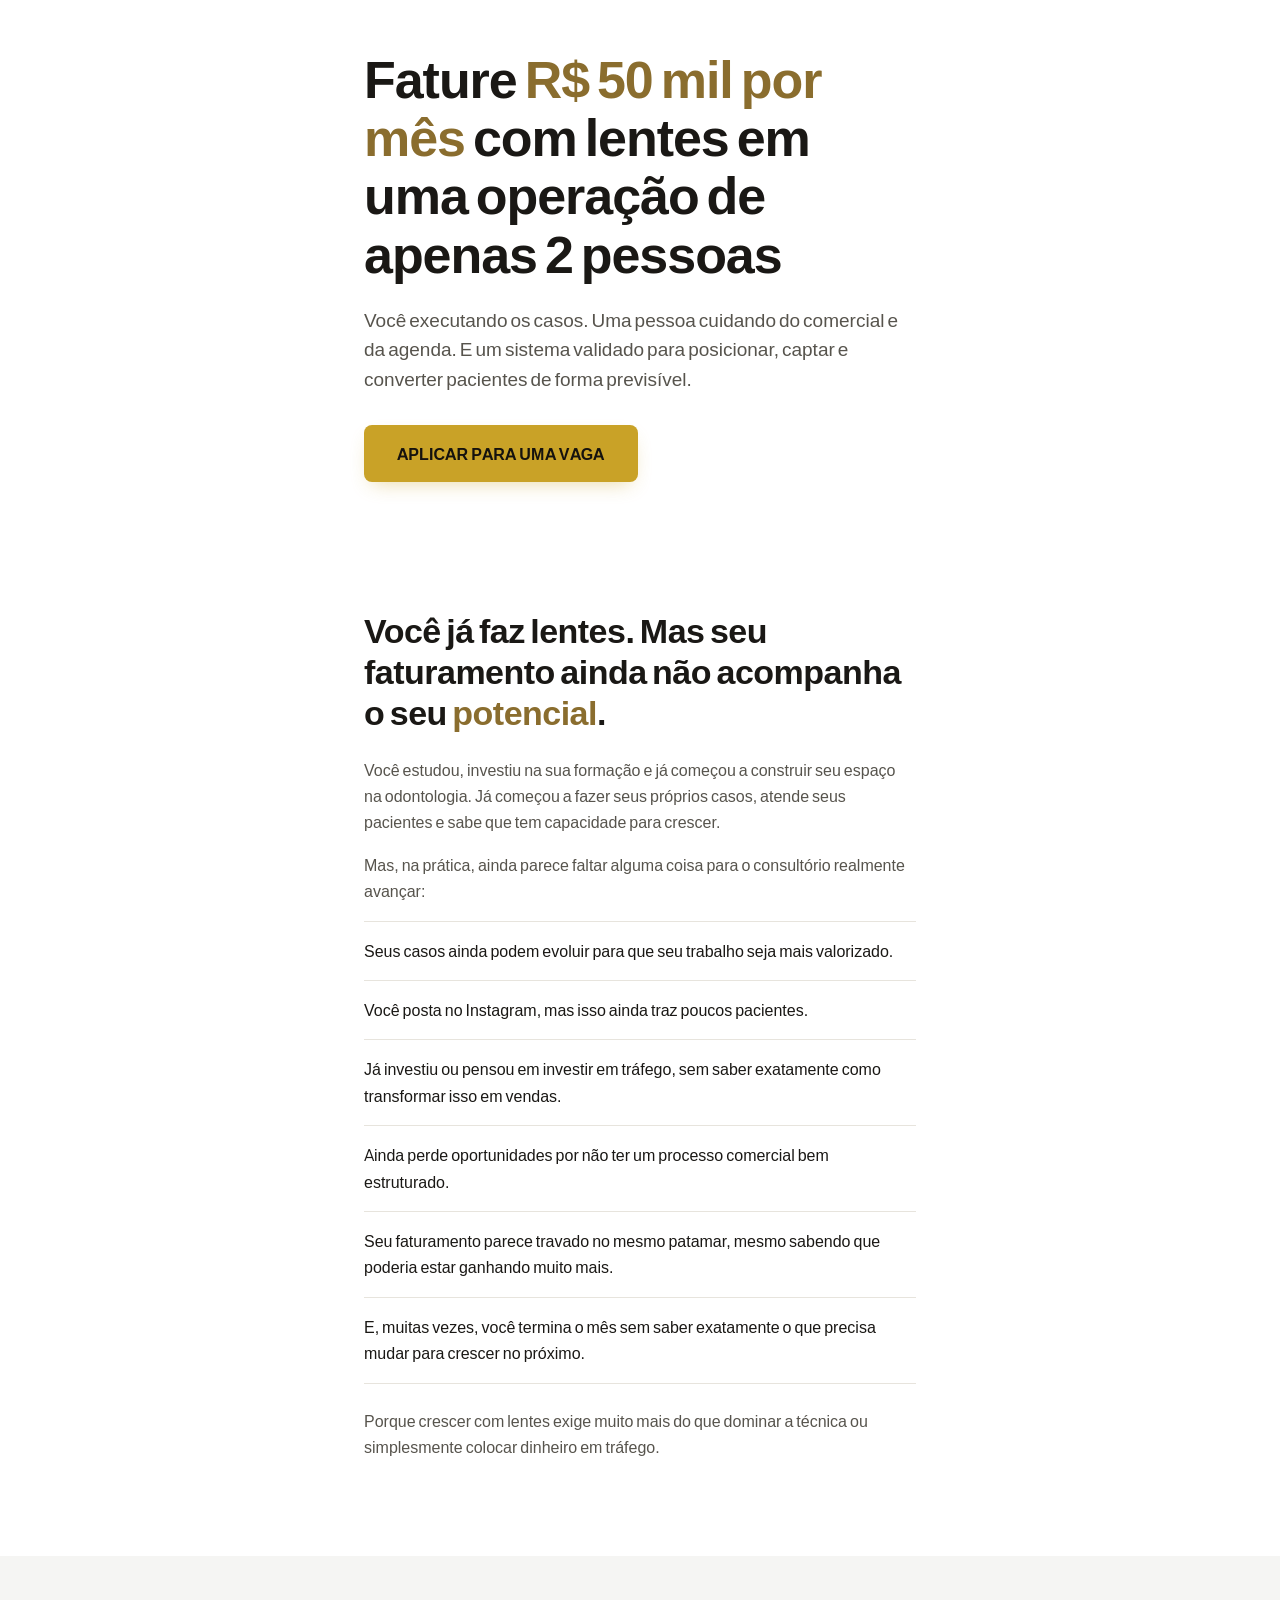
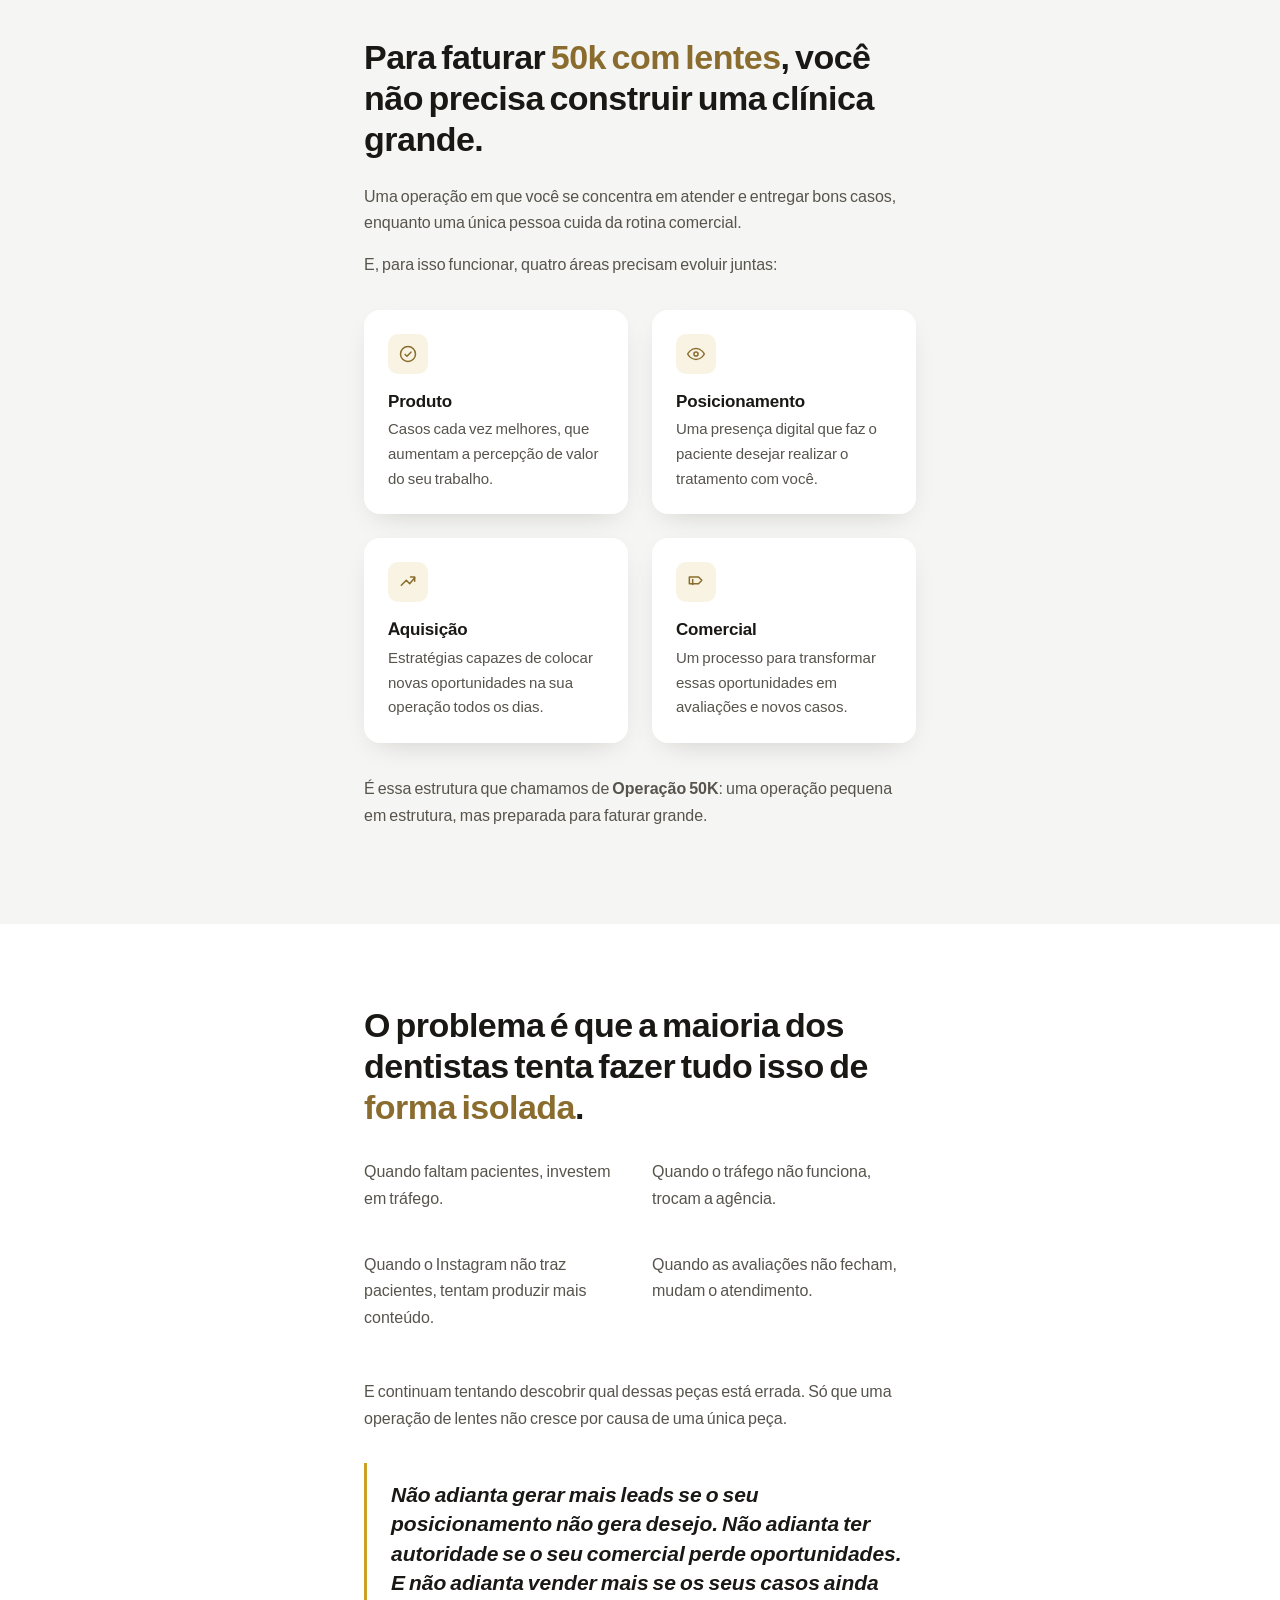
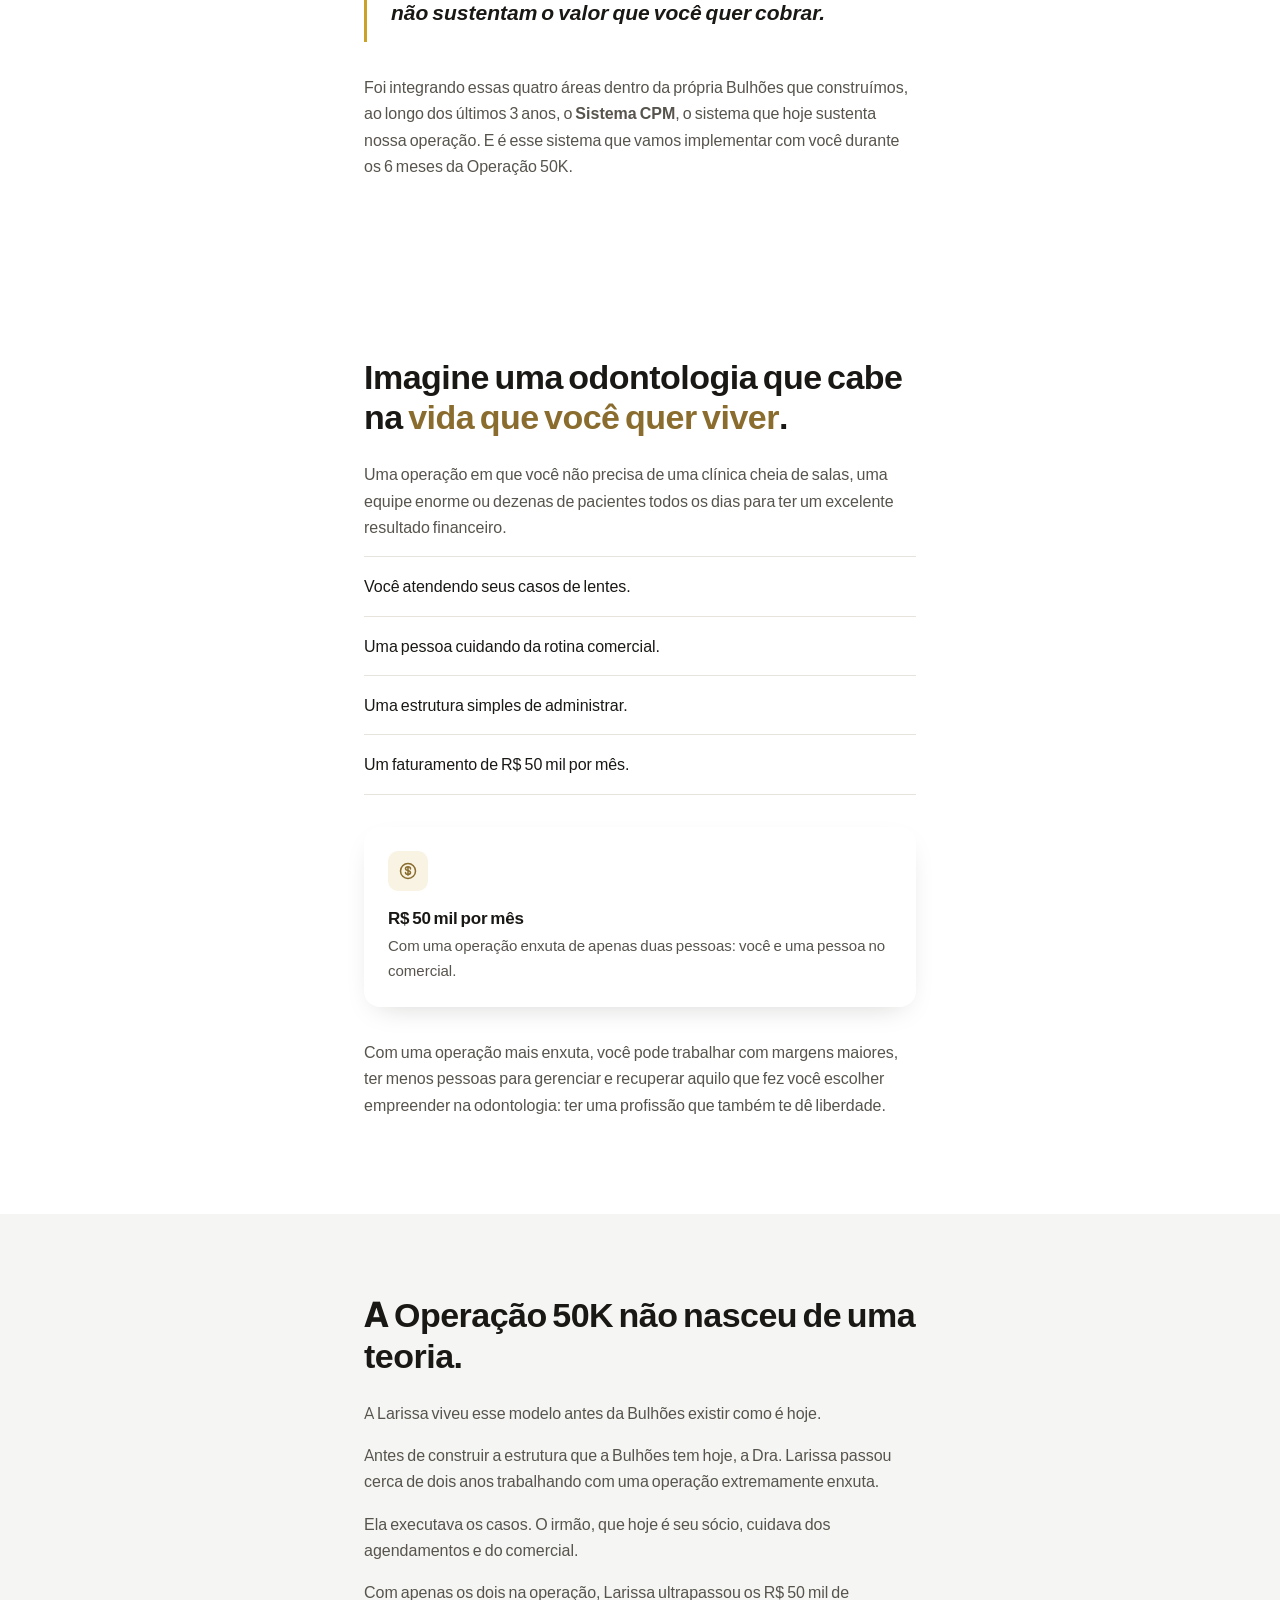
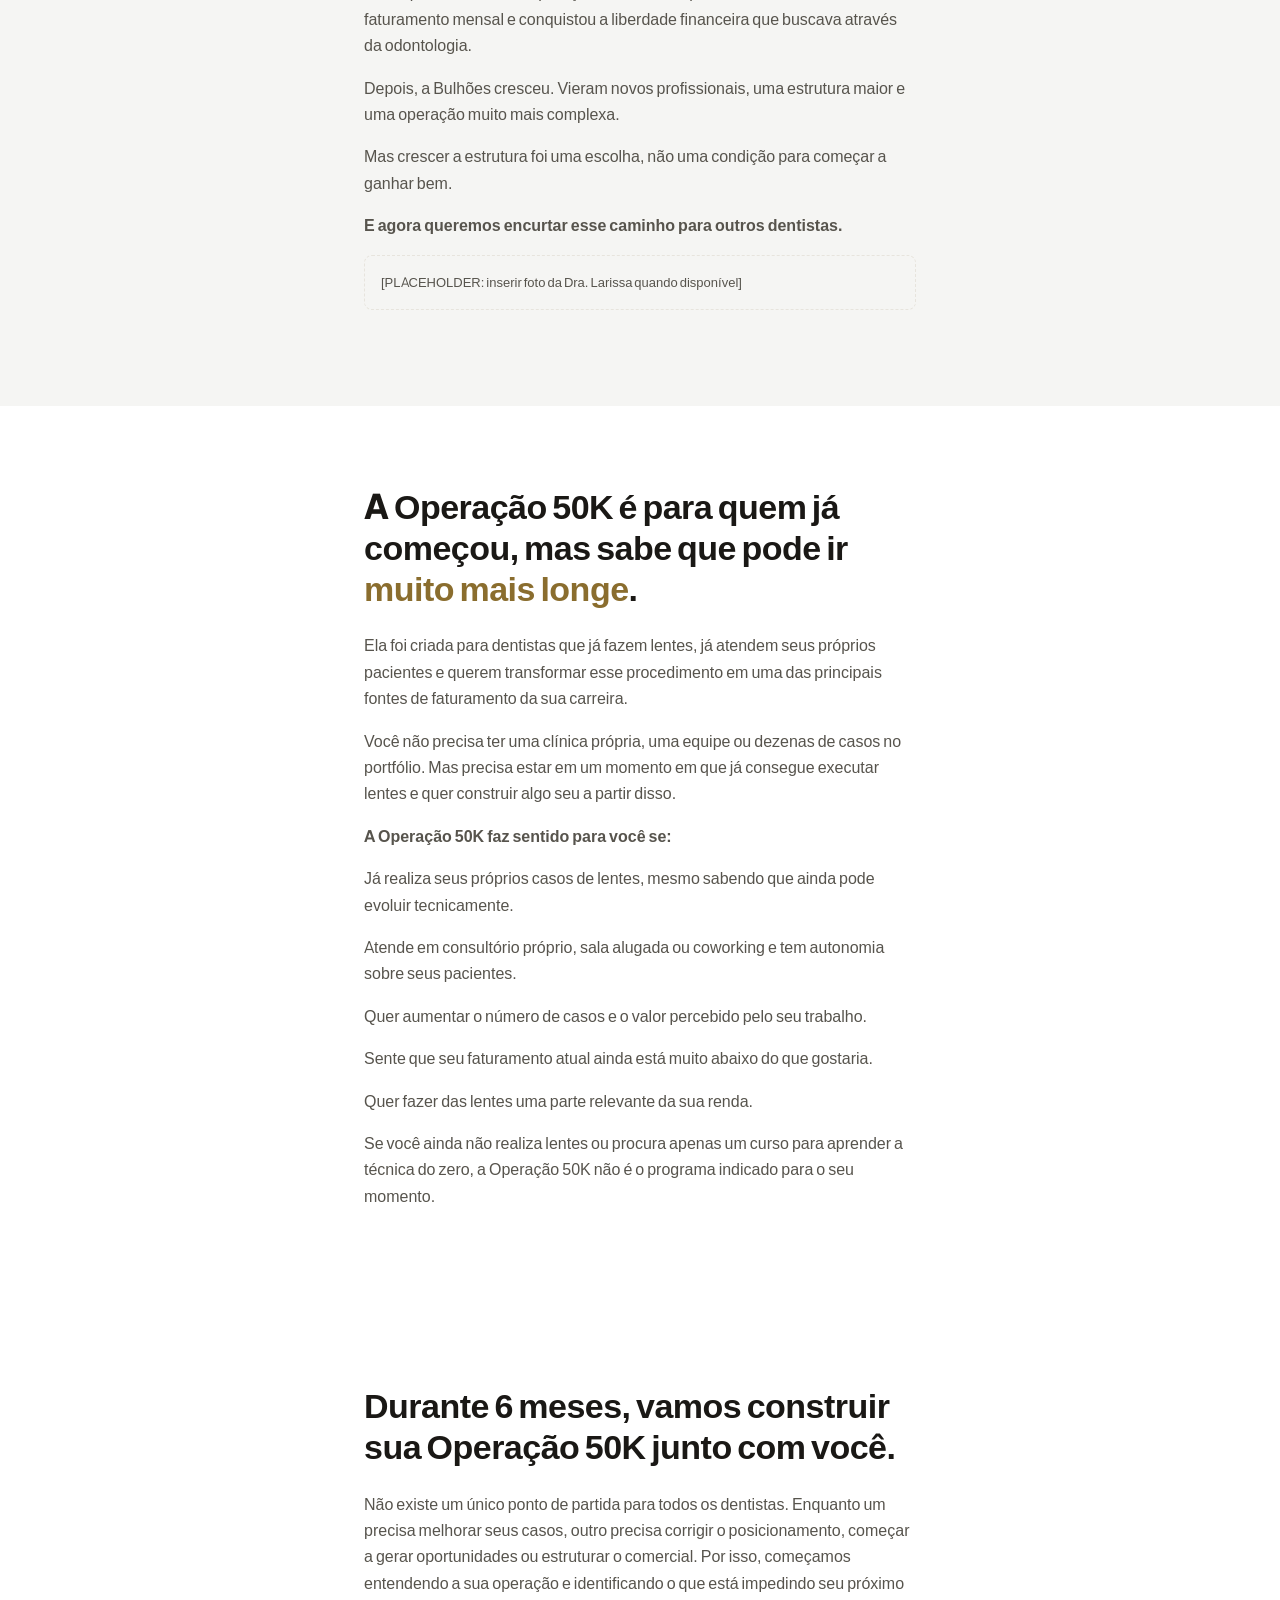
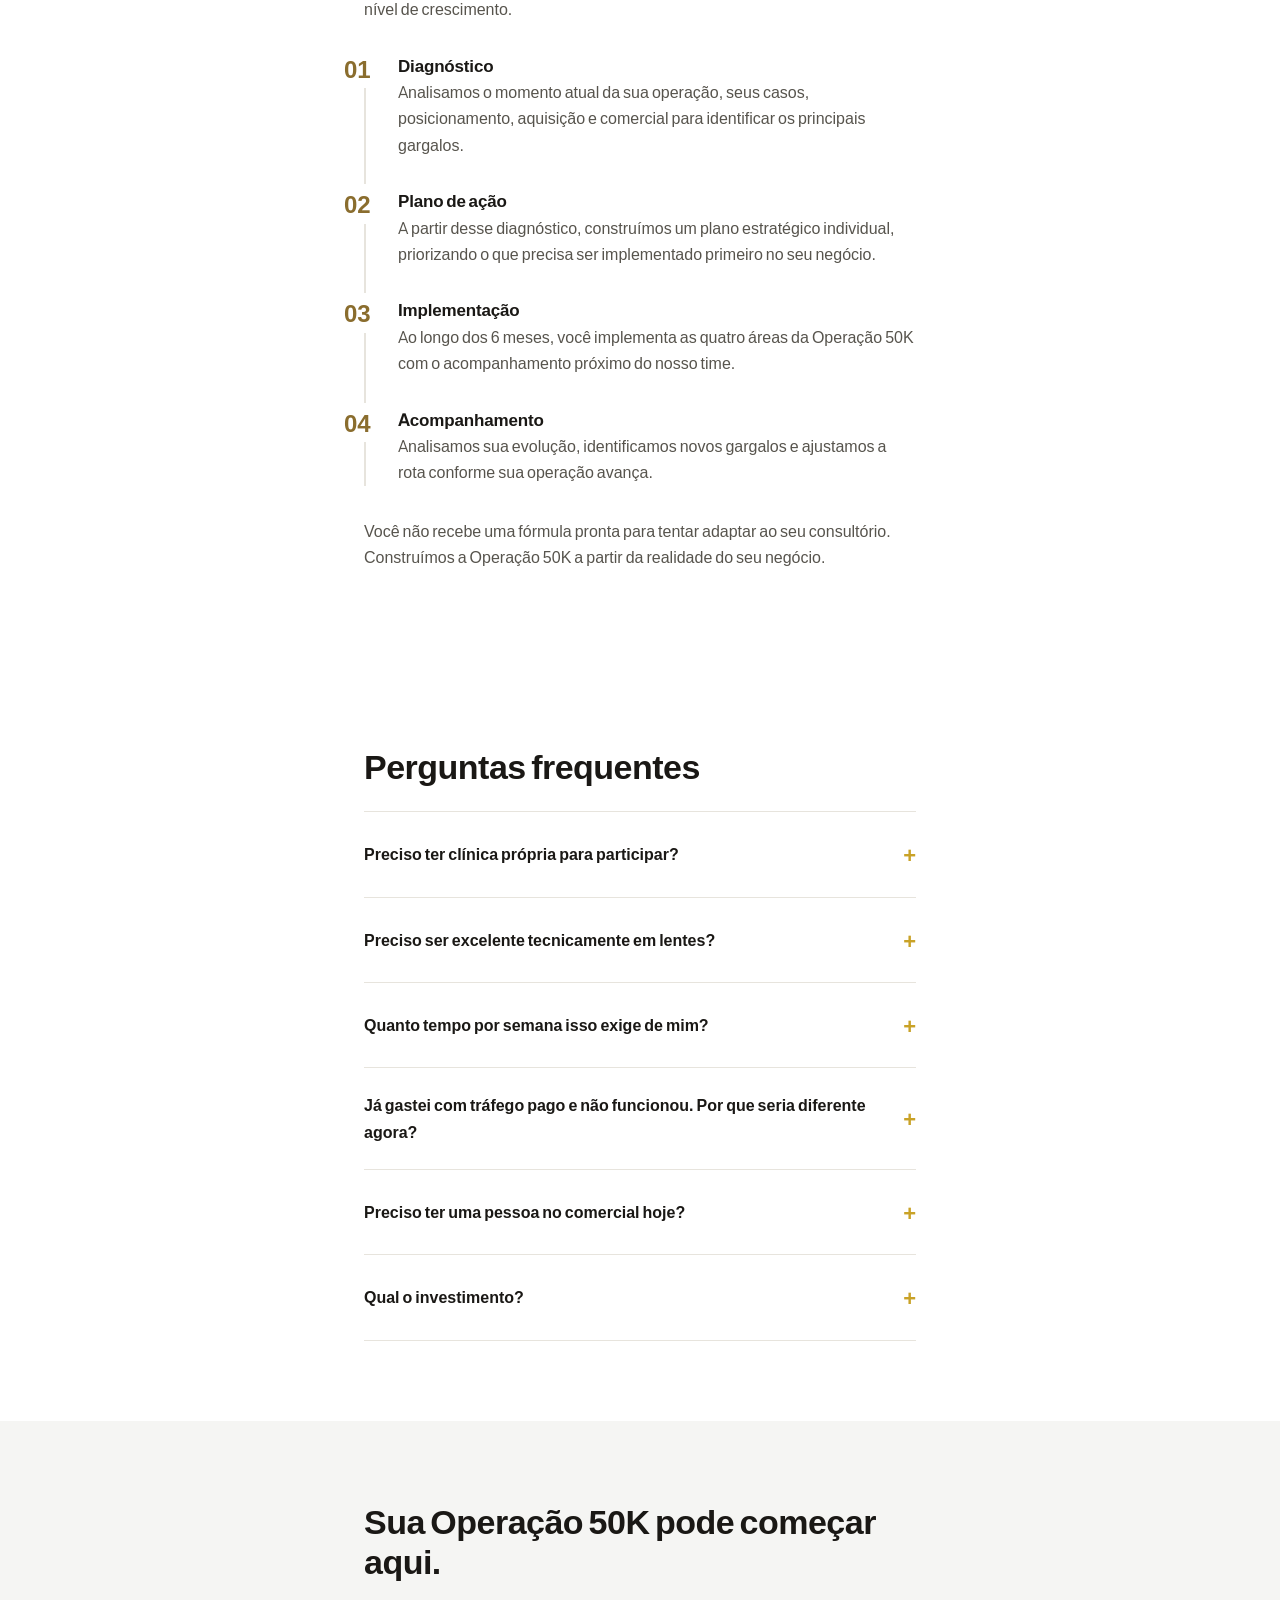
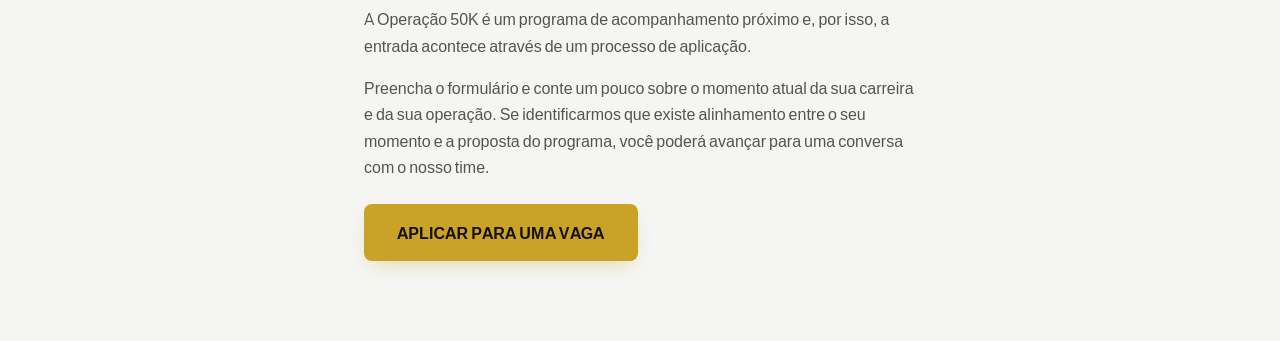
==== index.html @ 61950257 "Update index.html" ====
<!DOCTYPE html>
<html lang="pt-BR">
<head>
<meta charset="UTF-8">
<meta name="viewport" content="width=device-width, initial-scale=1.0">
<title>Instituto Bulhões | Operação 50K</title>
<meta name="description" content="Fature R$ 50 mil por mês com lentes em uma operação de apenas 2 pessoas. Turma fundadora: 5 vagas.">
<meta name="robots" content="noindex">
<style>
  :root{--color-cream:#FFFFFF;--color-cream-alt:#F5F5F3;--color-ink:#1A1815;--color-gold:#C9A227;--font-sans:'Plus Jakarta Sans',-apple-system,BlinkMacSystemFont,"Segoe UI",Roboto,sans-serif;}
  *{box-sizing:border-box;}
  body{margin:0;background:var(--color-cream);color:var(--color-ink);font-family:var(--font-sans);font-size:16px;line-height:1.65;}
  .container{max-width:600px;margin:0 auto;padding:0 24px;}
  .hero{background:#FFFFFF;color:var(--color-ink);padding:56px 0 64px;position:relative;overflow:hidden;}
  .hero-content{position:relative;}
  h1{font-family:var(--font-sans);font-weight:800;line-height:1.12;letter-spacing:-0.02em;margin:0 0 24px;font-size:clamp(2.25rem,8.5vw,3.25rem);color:var(--color-ink);}
  .lede{font-size:1.1875rem;line-height:1.55;color:#57544D;margin:0 0 32px;max-width:46ch;}
  .btn{display:inline-block;font-family:var(--font-sans);font-size:1rem;font-weight:700;padding:17px 32px;border-radius:8px;border:1px solid transparent;cursor:pointer;text-decoration:none;background:var(--color-gold);color:#1A1815;}
</style>
<link rel="stylesheet" href="styles.css">
</head>
<body>

<main>

  <!-- ============ BLOCO 1 — HERO ============ -->
  <section class="hero">
    <div class="container hero-content">
      <h1>Fature <span class="highlight">R$ 50 mil por mês</span> com lentes em uma operação de apenas 2 pessoas</h1>
      <p class="lede">Você executando os casos. Uma pessoa cuidando do comercial e da agenda. E um sistema validado para posicionar, captar e converter pacientes de forma previsível.</p>
      <div class="cta-block">
        <button type="button" class="btn" data-open-funnel>APLICAR PARA UMA VAGA</button>
      </div>
    </div>
  </section>

  <!-- ============ BLOCO 2 — IDENTIFICAÇÃO ============ -->
  <section class="section section--surface">
    <div class="container">
      <h2>Você já faz lentes. Mas seu faturamento ainda não acompanha o seu <span class="highlight">potencial</span>.</h2>
      <p>Você estudou, investiu na sua formação e já começou a construir seu espaço na odontologia. Já começou a fazer seus próprios casos, atende seus pacientes e sabe que tem capacidade para crescer.</p>
      <p>Mas, na prática, ainda parece faltar alguma coisa para o consultório realmente avançar:</p>
      <ul class="check-list">
        <li>Seus casos ainda podem evoluir para que seu trabalho seja mais valorizado.</li>
        <li>Você posta no Instagram, mas isso ainda traz poucos pacientes.</li>
        <li>Já investiu ou pensou em investir em tráfego, sem saber exatamente como transformar isso em vendas.</li>
        <li>Ainda perde oportunidades por não ter um processo comercial bem estruturado.</li>
        <li>Seu faturamento parece travado no mesmo patamar, mesmo sabendo que poderia estar ganhando muito mais.</li>
        <li>E, muitas vezes, você termina o mês sem saber exatamente o que precisa mudar para crescer no próximo.</li>
      </ul>
      <p>Porque crescer com lentes exige muito mais do que dominar a técnica ou simplesmente colocar dinheiro em tráfego.</p>
    </div>
  </section>

  <!-- ============ BLOCO 3 — NOVA OPORTUNIDADE ============ -->
  <section class="section section--alt">
    <div class="container">
      <h2>Para faturar <span class="highlight">50k com lentes</span>, você não precisa construir uma clínica grande.</h2>
      <p>Uma operação em que você se concentra em atender e entregar bons casos, enquanto uma única pessoa cuida da rotina comercial.</p>
      <p>E, para isso funcionar, quatro áreas precisam evoluir juntas:</p>
      <div class="pillars-grid">
        <div class="pillar-card">
          <div class="card-icon" aria-hidden="true"><svg viewBox="0 0 24 24"><circle cx="12" cy="12" r="9"/><path d="M8.5 12.5l2.3 2.3 4.7-5"/></svg></div>
          <h4>Produto</h4>
          <p>Casos cada vez melhores, que aumentam a percepção de valor do seu trabalho.</p>
        </div>
        <div class="pillar-card">
          <div class="card-icon" aria-hidden="true"><svg viewBox="0 0 24 24"><path d="M2 12s3.5-6.5 10-6.5S22 12 22 12s-3.5 6.5-10 6.5S2 12 2 12z"/><circle cx="12" cy="12" r="2.5"/></svg></div>
          <h4>Posicionamento</h4>
          <p>Uma presença digital que faz o paciente desejar realizar o tratamento com você.</p>
        </div>
        <div class="pillar-card">
          <div class="card-icon" aria-hidden="true"><svg viewBox="0 0 24 24"><path d="M4 16l6-6 4 4 6-7"/><path d="M15 6h5v5"/></svg></div>
          <h4>Aquisição</h4>
          <p>Estratégias capazes de colocar novas oportunidades na sua operação todos os dias.</p>
        </div>
        <div class="pillar-card">
          <div class="card-icon" aria-hidden="true"><svg viewBox="0 0 24 24"><path d="M4 6h11l4 4-4 4H4z"/><path d="M8 9v6"/></svg></div>
          <h4>Comercial</h4>
          <p>Um processo para transformar essas oportunidades em avaliações e novos casos.</p>
        </div>
      </div>
      <p>É essa estrutura que chamamos de <strong>Operação 50K</strong>: uma operação pequena em estrutura, mas preparada para faturar grande.</p>
    </div>
  </section>

  <!-- ============ BLOCO 4 — O MECANISMO ============ -->
  <section class="section section--surface">
    <div class="container">
      <h2>O problema é que a maioria dos dentistas tenta fazer tudo isso de <span class="highlight">forma isolada</span>.</h2>
      <div class="pillars-grid">
        <div class="plain-card"><p>Quando faltam pacientes, investem em tráfego.</p></div>
        <div class="plain-card"><p>Quando o tráfego não funciona, trocam a agência.</p></div>
        <div class="plain-card"><p>Quando o Instagram não traz pacientes, tentam produzir mais conteúdo.</p></div>
        <div class="plain-card"><p>Quando as avaliações não fecham, mudam o atendimento.</p></div>
      </div>
      <p>E continuam tentando descobrir qual dessas peças está errada. Só que uma operação de lentes não cresce por causa de uma única peça.</p>
      <blockquote class="pull-quote">Não adianta gerar mais leads se o seu posicionamento não gera desejo. Não adianta ter autoridade se o seu comercial perde oportunidades. E não adianta vender mais se os seus casos ainda não sustentam o valor que você quer cobrar.</blockquote>
      <p>Foi integrando essas quatro áreas dentro da própria Bulhões que construímos, ao longo dos últimos 3 anos, o <strong>Sistema CPM</strong>, o sistema que hoje sustenta nossa operação. E é esse sistema que vamos implementar com você durante os 6 meses da Operação 50K.</p>
    </div>
  </section>

  <!-- ============ BLOCO 5 — DESTINO / DREAM OUTCOME ============ -->
  <section class="section section--surface">
    <div class="container">
      <h2>Imagine uma odontologia que cabe na <span class="highlight">vida que você quer viver</span>.</h2>
      <p>Uma operação em que você não precisa de uma clínica cheia de salas, uma equipe enorme ou dezenas de pacientes todos os dias para ter um excelente resultado financeiro.</p>
      <ul class="check-list">
        <li>Você atendendo seus casos de lentes.</li>
        <li>Uma pessoa cuidando da rotina comercial.</li>
        <li>Uma estrutura simples de administrar.</li>
        <li>Um faturamento de R$ 50 mil por mês.</li>
      </ul>
      <div class="pillar-card" style="margin:32px 0;">
        <div class="card-icon" aria-hidden="true"><svg viewBox="0 0 24 24"><circle cx="12" cy="12" r="9"/><path d="M12 7v10M15 9.5c0-1.4-1.3-2.5-3-2.5s-3 1-3 2.2c0 1.1.8 1.7 2 2l2 .6c1.2.3 2 1 2 2.1 0 1.3-1.3 2.3-3 2.3s-3-1-3-2.4"/></svg></div>
        <h4>R$ 50 mil por mês</h4>
        <p>Com uma operação enxuta de apenas duas pessoas: você e uma pessoa no comercial.</p>
      </div>
      <p>Com uma operação mais enxuta, você pode trabalhar com margens maiores, ter menos pessoas para gerenciar e recuperar aquilo que fez você escolher empreender na odontologia: ter uma profissão que também te dê liberdade.</p>
    </div>
  </section>

  <!-- ============ BLOCO 6 — AUTORIDADE / PROVA ============ -->
  <section class="section section--alt">
    <div class="container">
      <h2>A Operação 50K não nasceu de uma teoria.</h2>
      <p>A Larissa viveu esse modelo antes da Bulhões existir como é hoje.</p>
      <p>Antes de construir a estrutura que a Bulhões tem hoje, a Dra. Larissa passou cerca de dois anos trabalhando com uma operação extremamente enxuta.</p>
      <p>Ela executava os casos. O irmão, que hoje é seu sócio, cuidava dos agendamentos e do comercial.</p>
      <p>Com apenas os dois na operação, Larissa ultrapassou os R$ 50 mil de faturamento mensal e conquistou a liberdade financeira que buscava através da odontologia.</p>
      <p>Depois, a Bulhões cresceu. Vieram novos profissionais, uma estrutura maior e uma operação muito mais complexa.</p>
      <p>Mas crescer a estrutura foi uma escolha, não uma condição para começar a ganhar bem.</p>
      <p><strong>E agora queremos encurtar esse caminho para outros dentistas.</strong></p>
      <p class="placeholder-note">[PLACEHOLDER: inserir foto da Dra. Larissa quando disponível]</p>
    </div>
  </section>

  <!-- ============ BLOCO 7 — PARA QUEM É ============ -->
  <section class="section section--surface">
    <div class="container">
      <h2>A Operação 50K é para quem já começou, mas sabe que pode ir <span class="highlight">muito mais longe</span>.</h2>
      <p>Ela foi criada para dentistas que já fazem lentes, já atendem seus próprios pacientes e querem transformar esse procedimento em uma das principais fontes de faturamento da sua carreira.</p>
      <p>Você não precisa ter uma clínica própria, uma equipe ou dezenas de casos no portfólio. Mas precisa estar em um momento em que já consegue executar lentes e quer construir algo seu a partir disso.</p>
      <p><strong>A Operação 50K faz sentido para você se:</strong></p>
      <div class="accent-card-list">
        <div class="accent-card"><p>Já realiza seus próprios casos de lentes, mesmo sabendo que ainda pode evoluir tecnicamente.</p></div>
        <div class="accent-card"><p>Atende em consultório próprio, sala alugada ou coworking e tem autonomia sobre seus pacientes.</p></div>
        <div class="accent-card"><p>Quer aumentar o número de casos e o valor percebido pelo seu trabalho.</p></div>
        <div class="accent-card"><p>Sente que seu faturamento atual ainda está muito abaixo do que gostaria.</p></div>
        <div class="accent-card"><p>Quer fazer das lentes uma parte relevante da sua renda.</p></div>
      </div>
      <p>Se você ainda não realiza lentes ou procura apenas um curso para aprender a técnica do zero, a Operação 50K não é o programa indicado para o seu momento.</p>
    </div>
  </section>

  <!-- ============ BLOCO 8 — COMO FUNCIONA ============ -->
  <section class="section section--surface">
    <div class="container">
      <h2>Durante 6 meses, vamos construir sua Operação 50K junto com você.</h2>
      <p>Não existe um único ponto de partida para todos os dentistas. Enquanto um precisa melhorar seus casos, outro precisa corrigir o posicionamento, começar a gerar oportunidades ou estruturar o comercial. Por isso, começamos entendendo a sua operação e identificando o que está impedindo seu próximo nível de crescimento.</p>
      <ol class="process-steps">
        <li class="process-step">
          <h4>Diagnóstico</h4>
          <p>Analisamos o momento atual da sua operação, seus casos, posicionamento, aquisição e comercial para identificar os principais gargalos.</p>
        </li>
        <li class="process-step">
          <h4>Plano de ação</h4>
          <p>A partir desse diagnóstico, construímos um plano estratégico individual, priorizando o que precisa ser implementado primeiro no seu negócio.</p>
        </li>
        <li class="process-step">
          <h4>Implementação</h4>
          <p>Ao longo dos 6 meses, você implementa as quatro áreas da Operação 50K com o acompanhamento próximo do nosso time.</p>
        </li>
        <li class="process-step">
          <h4>Acompanhamento</h4>
          <p>Analisamos sua evolução, identificamos novos gargalos e ajustamos a rota conforme sua operação avança.</p>
        </li>
      </ol>
      <p>Você não recebe uma fórmula pronta para tentar adaptar ao seu consultório. Construímos a Operação 50K a partir da realidade do seu negócio.</p>
    </div>
  </section>

  <!-- ============ FAQ ============ -->
  <section class="section section--surface">
    <div class="container">
      <h2>Perguntas frequentes</h2>

      <details class="faq-item">
        <summary>Preciso ter clínica própria para participar?</summary>
        <p>Não. O programa foi desenhado para dentistas que atendem em clínica própria, sala alugada, coworking ou até clínica de terceiros, desde que você tenha autonomia sobre sua própria captação e atendimento.</p>
      </details>

      <details class="faq-item">
        <summary>Preciso ser excelente tecnicamente em lentes?</summary>
        <p>Não precisa entregar a melhor lente do mercado. O que buscamos é alguém que já realiza seus próprios casos e quer transformar isso em uma operação previsível de R$ 50 mil por mês.</p>
      </details>

      <details class="faq-item">
        <summary>Quanto tempo por semana isso exige de mim?</summary>
        <p>O programa é de implementação, com acompanhamento próximo ao longo de 6 meses. O ritmo exato de dedicação é definido junto com você, considerando sua rotina atual.</p>
      </details>

      <details class="faq-item">
        <summary>Já gastei com tráfego pago e não funcionou. Por que seria diferente agora?</summary>
        <p>Porque tráfego isolado não é o sistema. É só uma peça dele. O Sistema CPM integra produto, posicionamento, aquisição e comercial. Sem as outras três peças, o investimento em anúncios tende a se perder.</p>
      </details>

      <details class="faq-item">
        <summary>Preciso ter uma pessoa no comercial hoje?</summary>
        <p>Não é pré-requisito para aplicar. A proposta da Operação 50K é justamente te ajudar a estruturar essa função, mesmo que hoje você ainda esteja fazendo tudo sozinho.</p>
      </details>

      <details class="faq-item">
        <summary>Qual o investimento?</summary>
        <p>O investimento e as condições são apresentados na conversa com nosso time, depois de entendermos sua operação e confirmarmos que o programa faz sentido para o seu momento.</p>
      </details>

    </div>
  </section>

  <!-- ============ BLOCO 9 — APLICAÇÃO / CTA FINAL ============ -->
  <section class="section section--alt">
    <div class="container">
      <h2>Sua Operação 50K pode começar aqui.</h2>
      <p>A Operação 50K é um programa de acompanhamento próximo e, por isso, a entrada acontece através de um processo de aplicação.</p>
      <p>Preencha o formulário e conte um pouco sobre o momento atual da sua carreira e da sua operação. Se identificarmos que existe alinhamento entre o seu momento e a proposta do programa, você poderá avançar para uma conversa com o nosso time.</p>
      <div class="cta-block">
        <button type="button" class="btn" data-open-funnel>APLICAR PARA UMA VAGA</button>
      </div>
    </div>
  </section>

</main>

<!-- ============ POP-UP: FORMULÁRIO DE APLICAÇÃO ============ -->
<div id="funnel-modal-overlay" class="funnel-modal-overlay" hidden>
  <div id="funnel-modal" class="funnel-modal" role="dialog" aria-modal="true" aria-labelledby="funnel-modal-title" tabindex="-1">
    <button type="button" id="funnel-modal-close" class="funnel-modal-close" aria-label="Fechar formulário de aplicação">×</button>
    <h2 id="funnel-modal-title" class="sr-only" style="position:absolute;width:1px;height:1px;overflow:hidden;clip:rect(0,0,0,0);">Formulário de aplicação da Operação 50K</h2>
    <div id="funnel-app"></div>
  </div>
</div>

<script src="flow.js" defer></script>
<script src="app.js" defer></script>
</body>
</html>
---- styles.css ----
/* =====================================================================
   styles.css — Operação 50K / Instituto Bulhões (v4)
   Fonte: Plus Jakarta Sans (única família — títulos em peso alto, texto em regular)
   ===================================================================== */

@font-face {
  font-family: 'Plus Jakarta Sans';
  font-style: normal;
  font-weight: 400;
  font-display: swap;
  src: url('jakarta-400.woff2') format('woff2');
}
@font-face {
  font-family: 'Plus Jakarta Sans';
  font-style: normal;
  font-weight: 600;
  font-display: swap;
  src: url('jakarta-600.woff2') format('woff2');
}
@font-face {
  font-family: 'Plus Jakarta Sans';
  font-style: normal;
  font-weight: 700;
  font-display: swap;
  src: url('jakarta-700.woff2') format('woff2');
}
@font-face {
  font-family: 'Plus Jakarta Sans';
  font-style: normal;
  font-weight: 800;
  font-display: swap;
  src: url('jakarta-800.woff2') format('woff2');
}

:root {
  --color-dark: #15120E;
  --color-dark-alt: #1E1811;
  --color-cream: #FFFFFF;
  --color-cream-alt: #F5F5F3;
  --color-surface: #FFFFFF;
  --color-ink: #1A1815;
  --color-ink-soft: #57544D;
  --color-gold: #C9A227;
  --color-gold-light: #DDB876;
  --color-gold-dark: #8A6D2E;
  --color-gold-wash: rgba(201, 162, 39, 0.13);
  --color-beige: #CCBCA6;
  --color-border: #E7E4DD;
  --color-border-dark: rgba(255, 255, 255, 0.14);
  --color-error: #8B3A3A;

  --font-serif: 'Plus Jakarta Sans', -apple-system, BlinkMacSystemFont, "Segoe UI", Roboto, sans-serif;
  --font-sans: 'Plus Jakarta Sans', -apple-system, BlinkMacSystemFont, "Segoe UI", Roboto, sans-serif;

  --container-max: 600px;
  --space-1: 8px;
  --space-2: 16px;
  --space-3: 24px;
  --space-4: 32px;
  --space-5: 48px;
  --space-6: 80px;
  --radius-sm: 8px;
  --radius-lg: 16px;
  --shadow-card: 0 10px 30px -14px rgba(21, 18, 14, 0.22);
}

* { box-sizing: border-box; }

body {
  margin: 0;
  background: var(--color-cream);
  color: var(--color-ink);
  font-family: var(--font-sans);
  font-weight: 400;
  font-size: 16px;
  line-height: 1.65;
  -webkit-font-smoothing: antialiased;
}

body.funnel-scroll-lock { overflow: hidden; }

img { max-width: 100%; display: block; }

.container {
  max-width: var(--container-max);
  margin: 0 auto;
  padding: 0 var(--space-3);
}

.section { padding: var(--space-6) 0; }
.section--alt { background: var(--color-cream-alt); }
.section--surface { background: var(--color-surface); }
.section--dark {
  background: var(--color-dark);
  color: var(--color-cream);
}
.section--dark h2, .section--dark h3, .section--dark h4 { color: var(--color-cream); }
.section--dark p { color: #C9C2B4; }
.section--dark .eyebrow { color: var(--color-gold-light); }
.section--dark strong { color: var(--color-cream); }

.eyebrow {
  display: inline-block;
  font-family: var(--font-sans);
  font-size: 0.75rem;
  letter-spacing: 0.04em;
  color: var(--color-gold-dark);
  font-weight: 700;
  background: var(--color-gold-wash);
  padding: 6px 14px;
  border-radius: 999px;
  margin: 0 0 var(--space-3);
}

h1, h2, h3, h4 {
  font-family: var(--font-sans);
  font-weight: 700;
  line-height: 1.2;
  margin: 0 0 var(--space-3);
  color: var(--color-ink);
  letter-spacing: -0.01em;
}

h1 { font-weight: 800; font-size: clamp(2.25rem, 8.5vw, 3.25rem); line-height: 1.12; letter-spacing: -0.02em; }
h2 { font-weight: 800; font-size: clamp(1.625rem, 6vw, 2.125rem); letter-spacing: -0.015em; }
h3 { font-size: 1.3125rem; margin-bottom: var(--space-2); }
h4 { font-size: 1.0625rem; margin-bottom: 6px; }

p { margin: 0 0 var(--space-2); color: var(--color-ink-soft); }

.lede { font-size: 1.1875rem; line-height: 1.55; color: var(--color-ink-soft); }
.section--dark .lede { color: #D9D2C4; }

.highlight { color: var(--color-gold-dark); font-weight: 700; font-style: normal; }
.section--dark .highlight { color: var(--color-gold-light); }

/* ---------- HERO ---------- */
.hero { background: var(--color-surface); color: var(--color-ink); padding: var(--space-5) 0 var(--space-5); position: relative; overflow: hidden; }
.hero-content { position: relative; }
.hero h1 { color: var(--color-ink); margin-bottom: var(--space-3); }
.hero .lede { color: var(--color-ink-soft); margin-bottom: var(--space-4); max-width: 46ch; }

/* ---------- BUTTONS ---------- */
.btn {
  display: inline-block;
  font-family: var(--font-sans);
  font-size: 1rem;
  font-weight: 700;
  letter-spacing: 0.01em;
  padding: 17px 32px;
  border-radius: var(--radius-sm);
  border: 1px solid transparent;
  cursor: pointer;
  text-decoration: none;
  text-align: center;
  background: var(--color-gold);
  color: var(--color-dark);
  box-shadow: 0 8px 20px -8px rgba(201, 162, 39, 0.45);
}
.btn:hover { background: #B8931F; }
.cta-block { margin-top: var(--space-3); }

/* ---------- LISTS ---------- */
.check-list { margin: 0 0 var(--space-3); padding: 0; list-style: none; }
.check-list li { padding: var(--space-2) 0; border-top: 1px solid var(--color-border); color: var(--color-ink); }
.check-list li:last-child { border-bottom: 1px solid var(--color-border); }
.section--dark .check-list li { border-color: var(--color-border-dark); color: var(--color-cream); }

/* ---------- CARDS: comparação e pilares ---------- */
.compare { display: grid; gap: var(--space-3); margin: var(--space-4) 0; }
.compare-col {
  border: 1px solid var(--color-border);
  border-radius: var(--radius-lg);
  padding: var(--space-4);
  background: var(--color-surface);
  box-shadow: var(--shadow-card);
}
.compare-col h4 { font-size: 1.0625rem; margin: 0 0 var(--space-1); color: var(--color-ink); }
.compare-col p { margin: 0; }
.compare-col--accent { border: 2px solid var(--color-gold); }

.pillars-grid { display: grid; gap: var(--space-3); margin: var(--space-4) 0; grid-template-columns: 1fr 1fr; }
.pillar-card {
  border-radius: var(--radius-lg);
  padding: var(--space-3);
  background: var(--color-surface);
  box-shadow: var(--shadow-card);
}
.card-icon {
  width: 40px;
  height: 40px;
  border-radius: 10px;
  background: var(--color-gold-wash);
  display: flex;
  align-items: center;
  justify-content: center;
  color: var(--color-gold-dark);
  margin-bottom: var(--space-2);
}
.card-icon svg { width: 20px; height: 20px; stroke: currentColor; fill: none; stroke-width: 1.8; stroke-linecap: round; stroke-linejoin: round; }
.pillar-card h4 { font-size: 1.0625rem; margin: 0 0 6px; color: var(--color-ink); }
.pillar-card p { margin: 0; font-size: 0.9375rem; }

/* ---------- PULL QUOTE ---------- */
.pull-quote {
  border-left: 3px solid var(--color-gold);
  padding: var(--space-2) 0 var(--space-2) var(--space-3);
  margin: var(--space-4) 0;
  font-family: var(--font-serif);
  font-style: italic;
  font-weight: 600;
  font-size: 1.3125rem;
  line-height: 1.4;
  color: var(--color-ink);
}
.section--dark .pull-quote { color: var(--color-cream); }

/* ---------- PROCESS TIMELINE ---------- */
.process-steps {
  list-style: none;
  counter-reset: process;
  margin: var(--space-4) 0;
  padding: 0;
  border-left: 2px solid var(--color-border);
}
.process-step { counter-increment: process; position: relative; padding: 0 0 var(--space-4) var(--space-4); }
.process-step:last-child { padding-bottom: 0; }
.process-step::before {
  content: "0" counter(process);
  position: absolute;
  left: -22px;
  top: -6px;
  font-family: var(--font-serif);
  font-weight: 700;
  font-size: 1.5rem;
  color: var(--color-gold-dark);
  background: var(--color-surface);
  padding-right: 8px;
}
.process-step h4 { font-size: 1.0625rem; margin: 0 0 4px; color: var(--color-ink); }
.process-step p { margin: 0; }

/* ---------- FAQ ---------- */
.faq-item { border-top: 1px solid var(--color-border); }
.faq-item:last-child { border-bottom: 1px solid var(--color-border); }
.faq-item summary {
  cursor: pointer;
  padding: var(--space-3) 0;
  font-weight: 600;
  font-family: var(--font-serif);
  color: var(--color-ink);
  list-style: none;
  display: flex;
  justify-content: space-between;
  align-items: center;
  gap: var(--space-2);
}
.faq-item summary::-webkit-details-marker { display: none; }
.faq-item summary::after { content: "+"; font-size: 1.375rem; color: var(--color-gold); flex-shrink: 0; font-family: var(--font-sans); }
.faq-item[open] summary::after { content: "–"; }
.faq-item p { padding-bottom: var(--space-3); }
.faq-item summary:focus-visible { outline: 2px solid var(--color-gold); outline-offset: 2px; }

/* ---------- AUTHORITY ---------- */
.placeholder-note {
  font-family: var(--font-sans);
  font-size: 0.8125rem;
  color: var(--color-ink-soft);
  border: 1px dashed var(--color-border);
  border-radius: var(--radius-sm);
  padding: var(--space-2);
  margin-top: var(--space-2);
}

footer.site-footer { padding: var(--space-4) 0 var(--space-6); font-size: 0.8125rem; color: var(--color-ink-soft); }

/* =====================================================================
   PÁGINA DE OBRIGADO
   ===================================================================== */

.video-wrapper {
  position: relative;
  width: 100%;
  padding-top: 56.25%; /* proporção 16:9 */
  margin: var(--space-4) 0;
  border-radius: var(--radius-lg);
  overflow: hidden;
  background: var(--color-dark-alt);
  box-shadow: var(--shadow-card);
}
.video-wrapper > div,
.video-wrapper iframe {
  position: absolute;
  inset: 0;
  top: 0; left: 0; right: 0; bottom: 0;
  width: 100%;
  height: 100%;
  border: none;
}

.warning-box {
  border: 1px solid var(--color-border);
  border-left: 3px solid var(--color-gold);
  border-radius: var(--radius-sm);
  padding: var(--space-3);
  margin: var(--space-4) 0;
  background: var(--color-surface);
}
.warning-box p { margin: 0; color: var(--color-ink-soft); font-size: 0.9375rem; }
.warning-box strong { color: var(--color-ink); }

.fila-cta {
  margin-top: var(--space-5);
  padding: var(--space-4);
  border-radius: var(--radius-lg);
  background: var(--color-surface);
  box-shadow: var(--shadow-card);
  animation: fila-cta-in 0.4s ease;
}
.fila-cta[hidden] { display: none; }
.fila-cta h3 { color: var(--color-ink); margin-bottom: var(--space-2); }
.fila-cta p { color: var(--color-ink-soft); }
.fila-cta .btn { margin-top: var(--space-2); }

@keyframes fila-cta-in {
  from { opacity: 0; transform: translateY(8px); }
  to { opacity: 1; transform: translateY(0); }
}
@media (prefers-reduced-motion: reduce) {
  .fila-cta { animation: none; }
}

/* =====================================================================
   POP-UP MODAL — formulário de aplicação
   ===================================================================== */

.funnel-modal-overlay {
  position: fixed;
  inset: 0;
  top: 0; right: 0; bottom: 0; left: 0;
  background: rgba(21, 18, 14, 0.84);
  z-index: 1000;
  display: flex;
  align-items: flex-start;
  justify-content: center;
  overflow-y: auto;
  padding: 40px 16px;
}
.funnel-modal-overlay[hidden] { display: none; }

.funnel-modal { position: relative; width: 100%; max-width: var(--container-max); margin: auto; outline: none; }

.funnel-modal-close {
  position: absolute;
  top: -44px;
  right: 0;
  width: 36px;
  height: 36px;
  border-radius: 50%;
  border: 1px solid var(--color-border-dark);
  background: var(--color-dark-alt);
  color: var(--color-cream);
  font-size: 1.25rem;
  line-height: 1;
  cursor: pointer;
}
.funnel-modal-close:hover { background: var(--color-dark); }

.funnel-card {
  background: var(--color-surface);
  border-radius: var(--radius-lg);
  padding: var(--space-4) var(--space-3);
  box-shadow: 0 24px 60px -20px rgba(21, 18, 14, 0.5);
}

.funnel-header { margin-bottom: var(--space-3); }
.funnel-brand {
  font-family: var(--font-serif);
  font-weight: 700;
  font-size: 1rem;
  letter-spacing: 0.02em;
  color: var(--color-ink);
  margin: 0 0 8px;
  padding-bottom: 10px;
  border-bottom: 2px solid var(--color-gold);
  display: inline-block;
}
.funnel-step-indicator {
  display: flex;
  justify-content: space-between;
  gap: 4px;
  margin: var(--space-3) 0 var(--space-2);
}
.funnel-step-dot {
  display: flex;
  flex-direction: column;
  align-items: center;
  gap: 4px;
  flex: 1;
  min-width: 0;
}
.funnel-step-circle {
  width: 26px;
  height: 26px;
  border-radius: 50%;
  display: flex;
  align-items: center;
  justify-content: center;
  font-size: 0.75rem;
  font-weight: 700;
  font-family: var(--font-sans);
  border: 2px solid var(--color-border);
  color: var(--color-ink-soft);
  background: var(--color-surface);
  flex-shrink: 0;
}
.funnel-step-dot-label {
  font-size: 0.625rem;
  color: var(--color-ink-soft);
  text-align: center;
  white-space: nowrap;
  overflow: hidden;
  text-overflow: ellipsis;
  max-width: 100%;
}
.funnel-step-dot--current .funnel-step-circle { border-color: var(--color-gold); background: var(--color-gold); color: var(--color-dark); }
.funnel-step-dot--current .funnel-step-dot-label { color: var(--color-ink); font-weight: 600; }
.funnel-step-dot--done .funnel-step-circle { border-color: var(--color-gold); background: var(--color-surface); color: var(--color-gold-dark); }
.funnel-step-meta {
  display: flex;
  justify-content: space-between;
  font-size: 0.75rem;
  color: var(--color-ink-soft);
  border-bottom: 1px solid var(--color-border);
  padding-bottom: var(--space-2);
}

.funnel-eyebrow-step {
  font-size: 0.75rem;
  font-weight: 700;
  letter-spacing: 0.05em;
  color: var(--color-gold-dark);
  margin: 0 0 8px;
}
.funnel-step-subtitle { font-size: 0.9375rem; margin: -12px 0 var(--space-3); }

.funnel-trust-footer {
  margin-top: var(--space-4);
  padding-top: var(--space-3);
  border-top: 1px solid var(--color-border);
  text-align: center;
}
.funnel-trust-footer p { font-size: 0.75rem; color: var(--color-ink-soft); margin: 0 0 4px; }
.funnel-trust-footer-secure { font-weight: 600; }

.funnel-options-grid { display: grid; grid-template-columns: repeat(auto-fit, minmax(140px, 1fr)); gap: 10px; }

.sr-only-abs { position: absolute; width: 1px; height: 1px; overflow: hidden; clip: rect(0,0,0,0); white-space: nowrap; }

.funnel-step-title { font-size: 1.25rem; margin-bottom: var(--space-3); }
.funnel-field { margin-bottom: var(--space-3); }
.funnel-label { display: block; font-family: var(--font-sans); font-weight: 600; margin: 0 0 6px; color: var(--color-ink); }
.funnel-hint { font-size: 0.8125rem; color: var(--color-ink-soft); margin: 0 0 6px; }

.funnel-input {
  width: 100%;
  font-family: var(--font-sans);
  font-size: 1rem;
  padding: 13px 14px;
  border: 1px solid var(--color-border);
  border-radius: var(--radius-sm);
  background: var(--color-surface);
  color: var(--color-ink);
}

.funnel-input:focus-visible,
.faq-item a:focus-visible,
.btn:focus-visible,
input:focus-visible,
select:focus-visible,
textarea:focus-visible,
button:focus-visible,
a:focus-visible {
  outline: 2px solid var(--color-gold);
  outline-offset: 2px;
}

.funnel-textarea { resize: vertical; min-height: 80px; }
.funnel-radio-group { display: flex; flex-direction: column; gap: 10px; }
.funnel-radio-option {
  display: flex;
  align-items: flex-start;
  gap: 10px;
  border: 1.5px solid var(--color-border);
  border-radius: 12px;
  padding: 14px 16px;
  transition: border-color 0.15s ease, background 0.15s ease;
}
.funnel-radio-option:hover { border-color: var(--color-gold-light); }
.funnel-radio-option.is-selected { border-color: var(--color-gold); background: var(--color-gold-wash); }
.funnel-radio-option input { margin-top: 3px; accent-color: var(--color-gold-dark); }
.funnel-radio-option label { color: var(--color-ink); flex: 1; }
@media (prefers-reduced-motion: reduce) { .funnel-radio-option { transition: none; } }

.funnel-field-error .funnel-input,
.funnel-field-error .funnel-radio-group { border-color: var(--color-error); }
.funnel-field-error .funnel-radio-group { border-width: 1px; border-style: solid; border-radius: var(--radius-sm); padding: var(--space-1); }
.funnel-field-error-msg { color: var(--color-error); font-size: 0.875rem; margin: 6px 0 0; }

.funnel-error-summary { margin-bottom: var(--space-3); }
.funnel-error-summary:empty { display: none; }
.funnel-error-summary-title { color: var(--color-error); font-weight: 600; margin-bottom: 6px; }
.funnel-error-summary ul { margin: 0; padding-left: var(--space-3); }
.funnel-error-summary a { color: var(--color-error); }

.funnel-nav { display: flex; justify-content: space-between; align-items: center; gap: var(--space-2); margin-top: var(--space-4); }
.funnel-btn { font-family: var(--font-sans); font-size: 1rem; font-weight: 700; padding: 14px 24px; border-radius: var(--radius-sm); border: 1px solid transparent; cursor: pointer; }
.funnel-btn-primary { background: var(--color-gold); color: var(--color-dark); margin-left: auto; }
.funnel-btn-primary:hover { background: #B8931F; }
.funnel-btn-ghost { background: transparent; color: var(--color-ink); border-color: var(--color-border); }

.funnel-trust-item { padding: var(--space-2) 0; border-top: 1px solid var(--color-border); }
.funnel-trust-item:last-child { border-bottom: 1px solid var(--color-border); }
.funnel-trust-privacy { font-size: 0.875rem; }

.funnel-review-row { display: flex; flex-wrap: wrap; justify-content: space-between; gap: var(--space-2); padding: var(--space-2) 0; border-top: 1px solid var(--color-border); }
.funnel-review-row:last-child { border-bottom: 1px solid var(--color-border); }
.funnel-review-label { color: var(--color-ink-soft); font-size: 0.875rem; flex: 1 1 140px; }
.funnel-review-value { color: var(--color-ink); font-weight: 600; flex: 1 1 160px; }
.funnel-review-edit { background: none; border: none; color: #8A6D2E; text-decoration: underline; cursor: pointer; font-size: 0.875rem; padding: 0; }

.funnel-success-message { margin-bottom: var(--space-3); }
.funnel-success-list { margin: 0 0 var(--space-3); padding-left: var(--space-3); }
.funnel-success-list li { margin-bottom: var(--space-2); color: var(--color-ink-soft); }

.funnel-resume { background: var(--color-surface); border-radius: var(--radius-lg); padding: var(--space-3); box-shadow: 0 24px 60px -20px rgba(21, 18, 14, 0.5); }
.funnel-resume-actions { display: flex; gap: var(--space-2); margin-top: var(--space-2); flex-wrap: wrap; }

/* =====================================================================
   RESPONSIVE
   ===================================================================== */
@media (max-width: 420px) {
  .pillars-grid { grid-template-columns: 1fr; }
}
@media (min-width: 560px) {
  .compare { grid-template-columns: 1fr 1fr; }
}
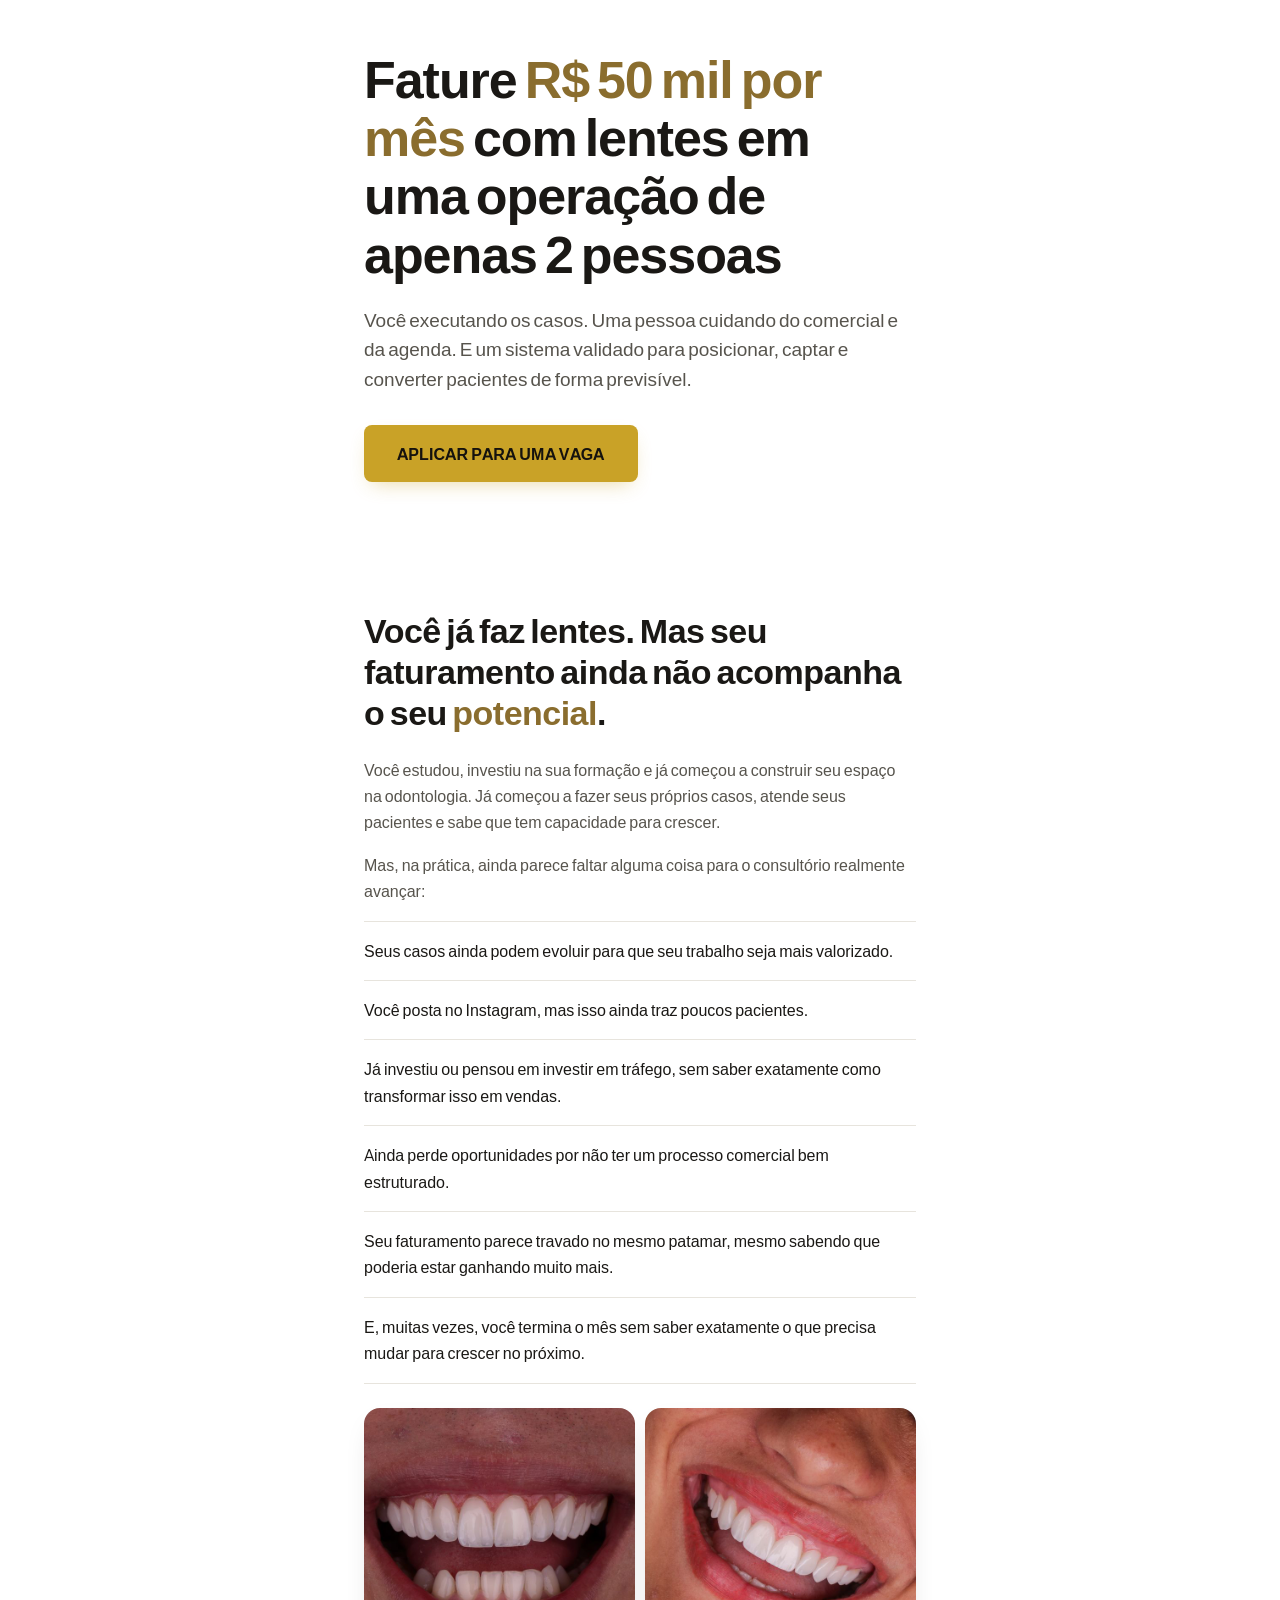
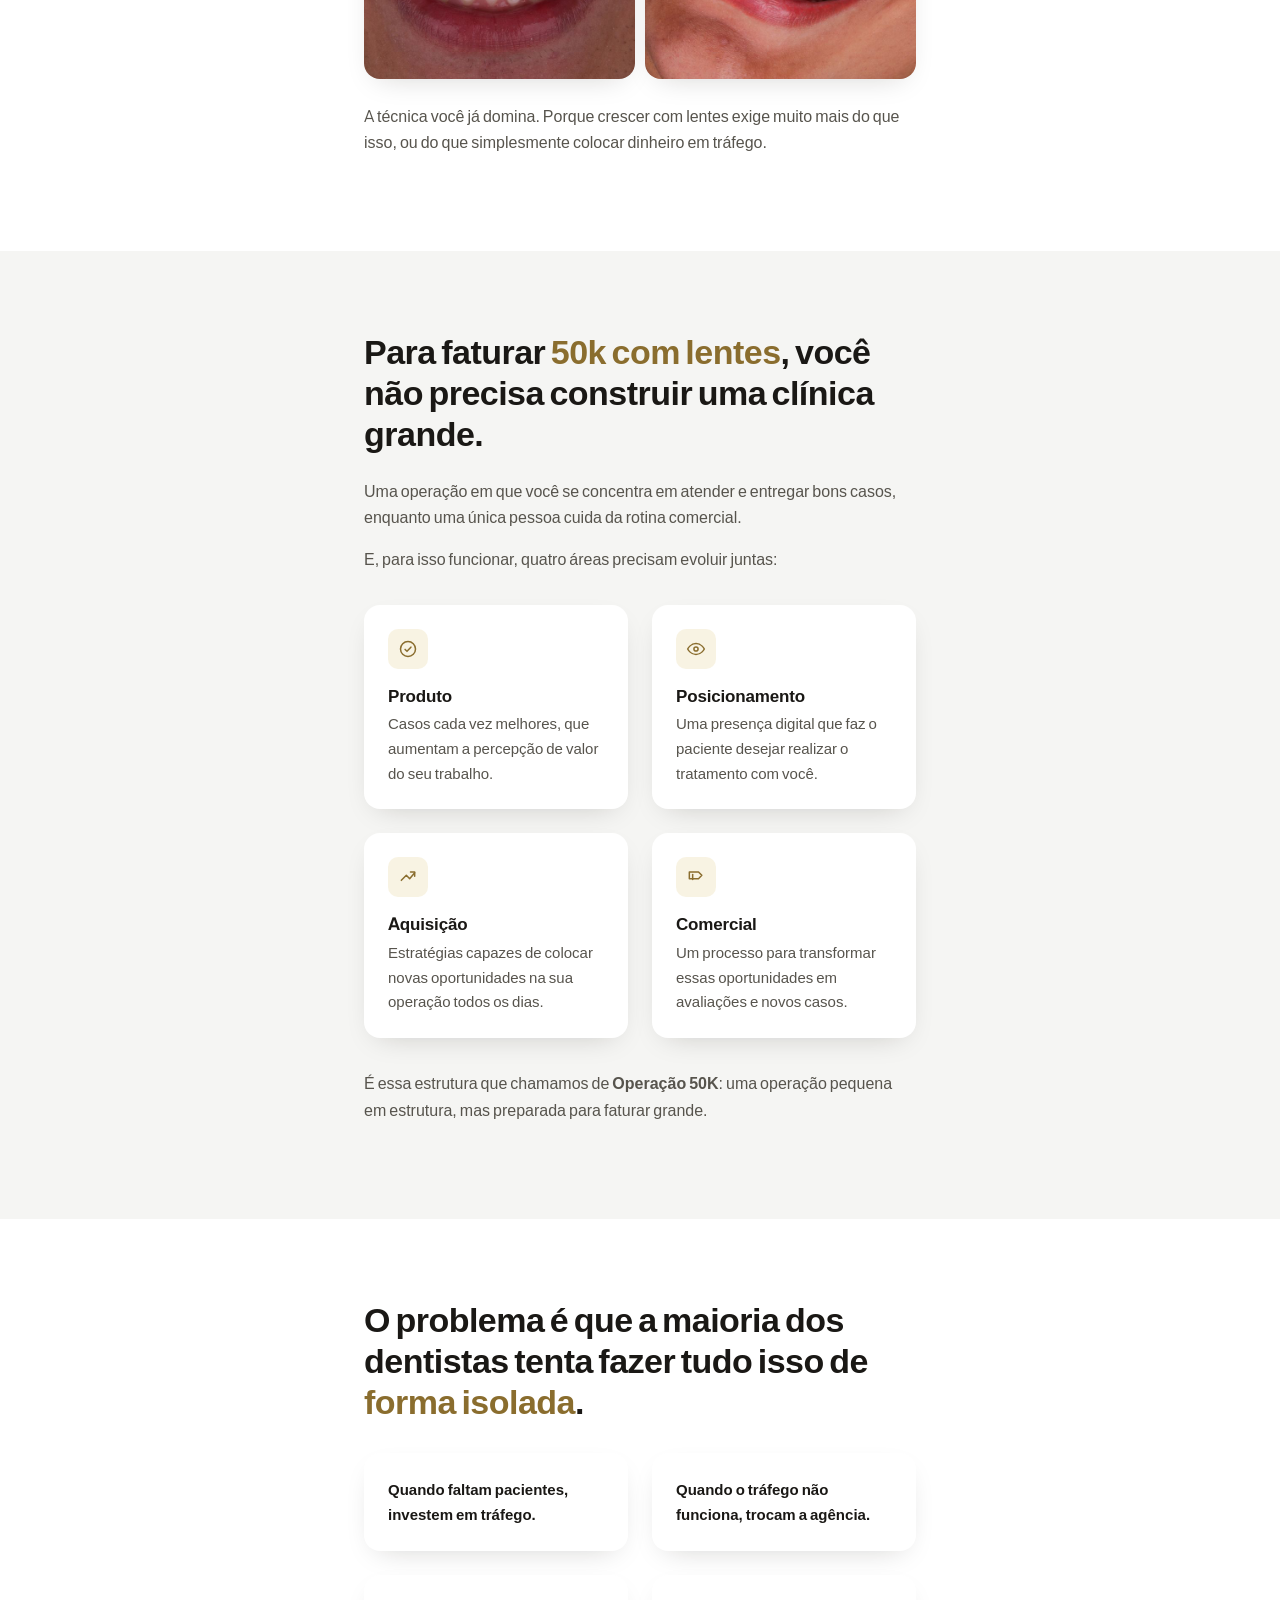
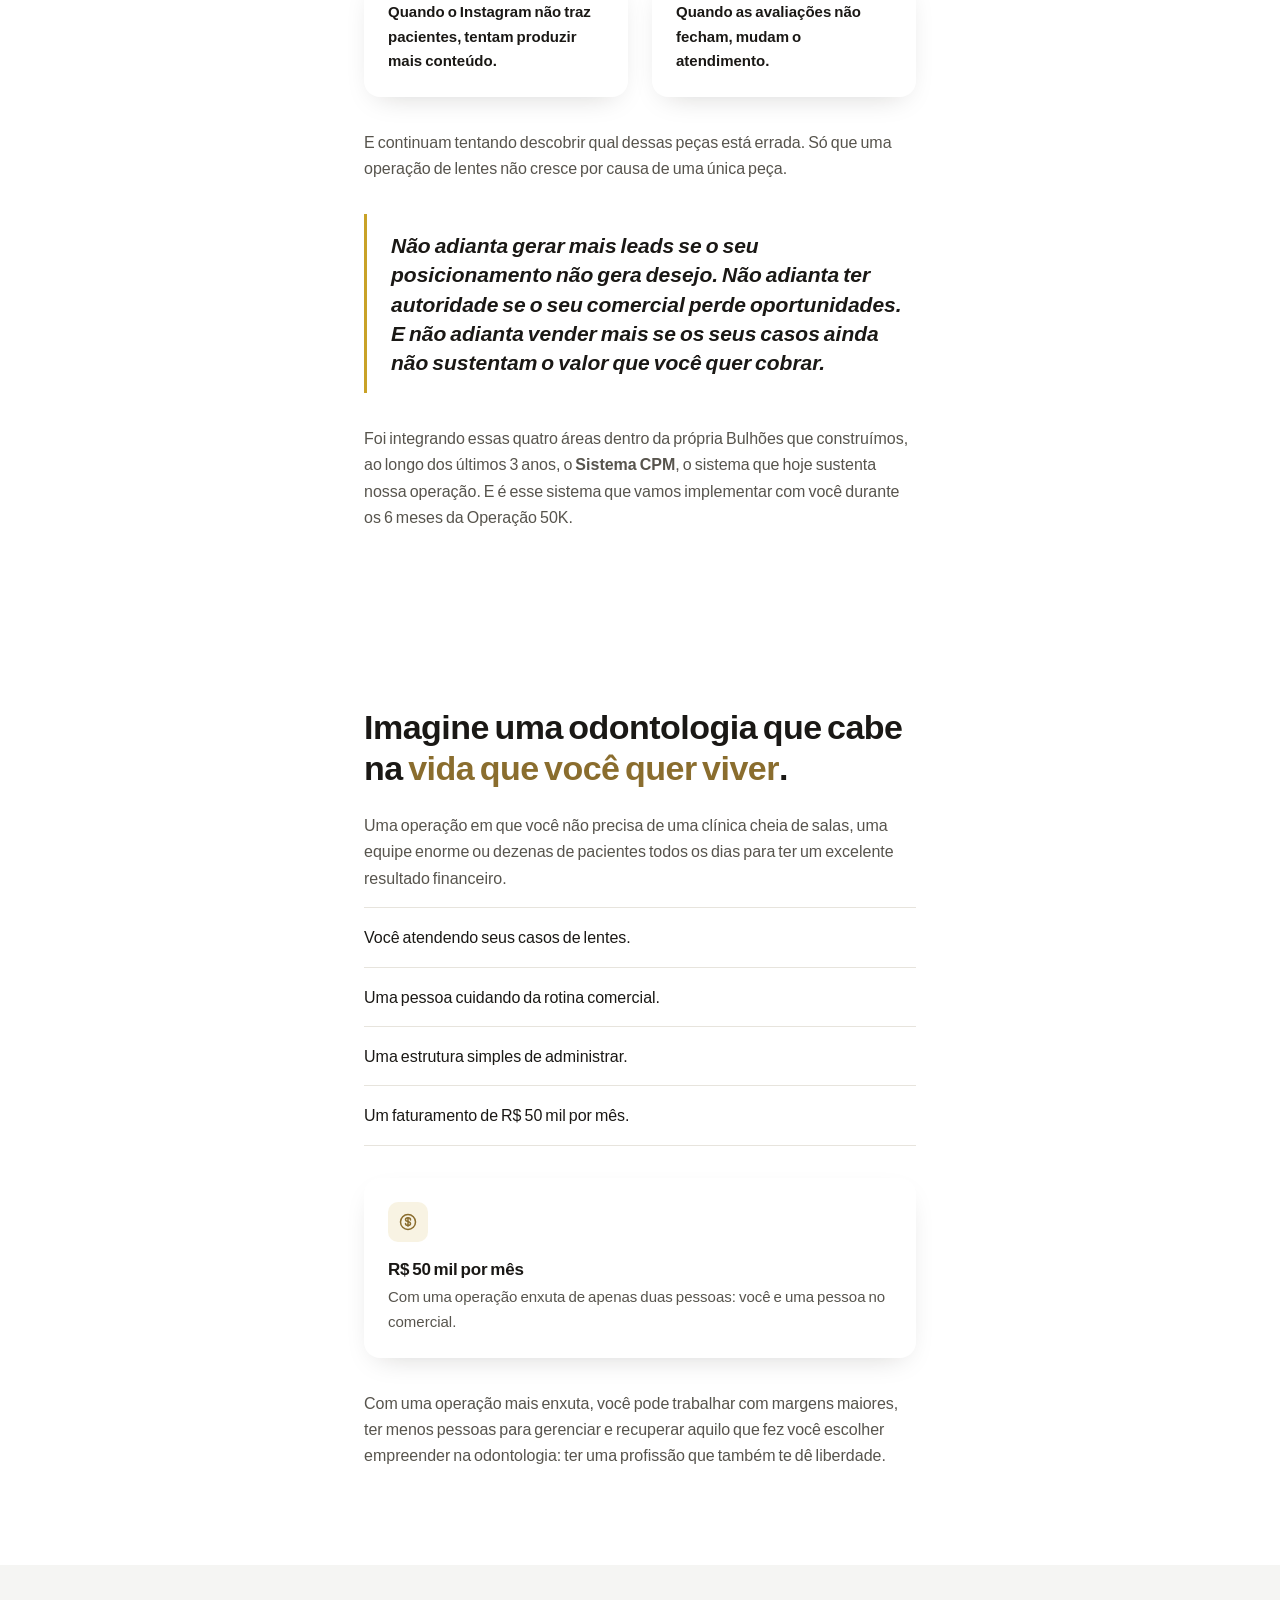
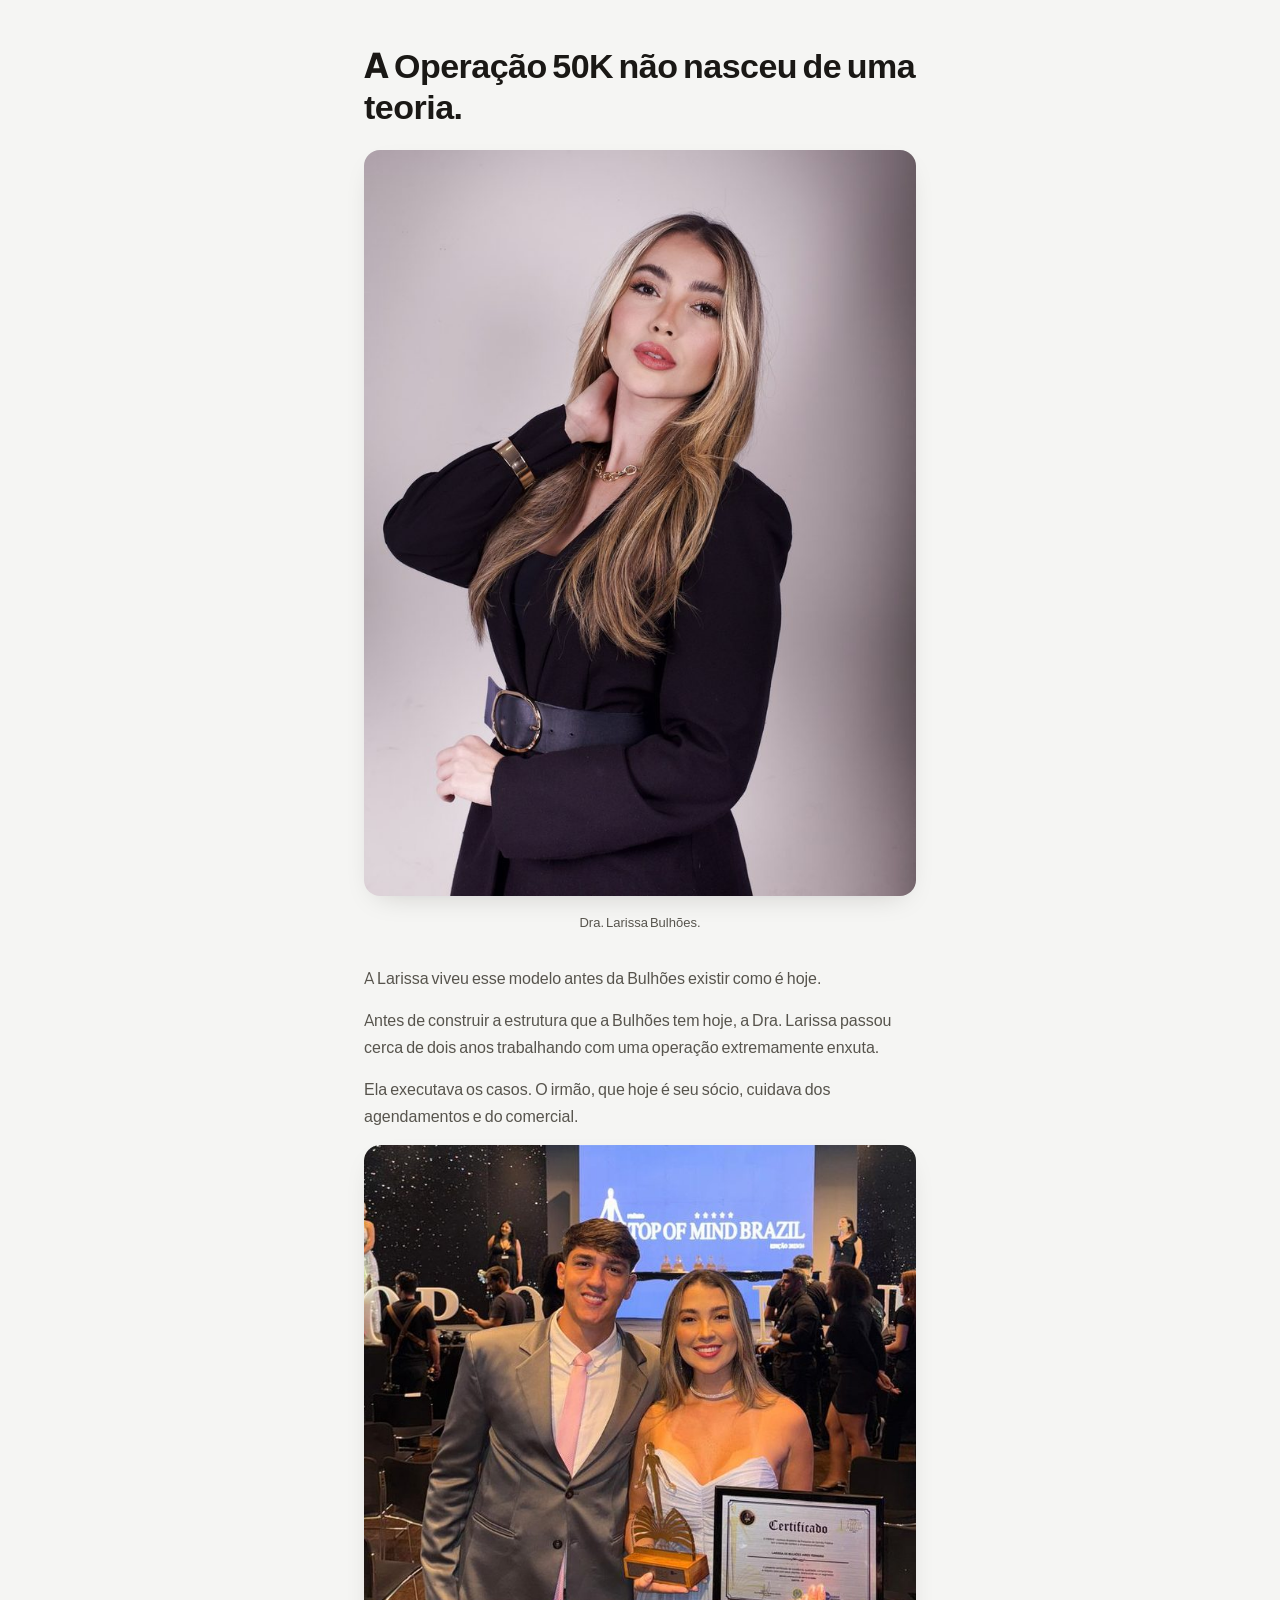
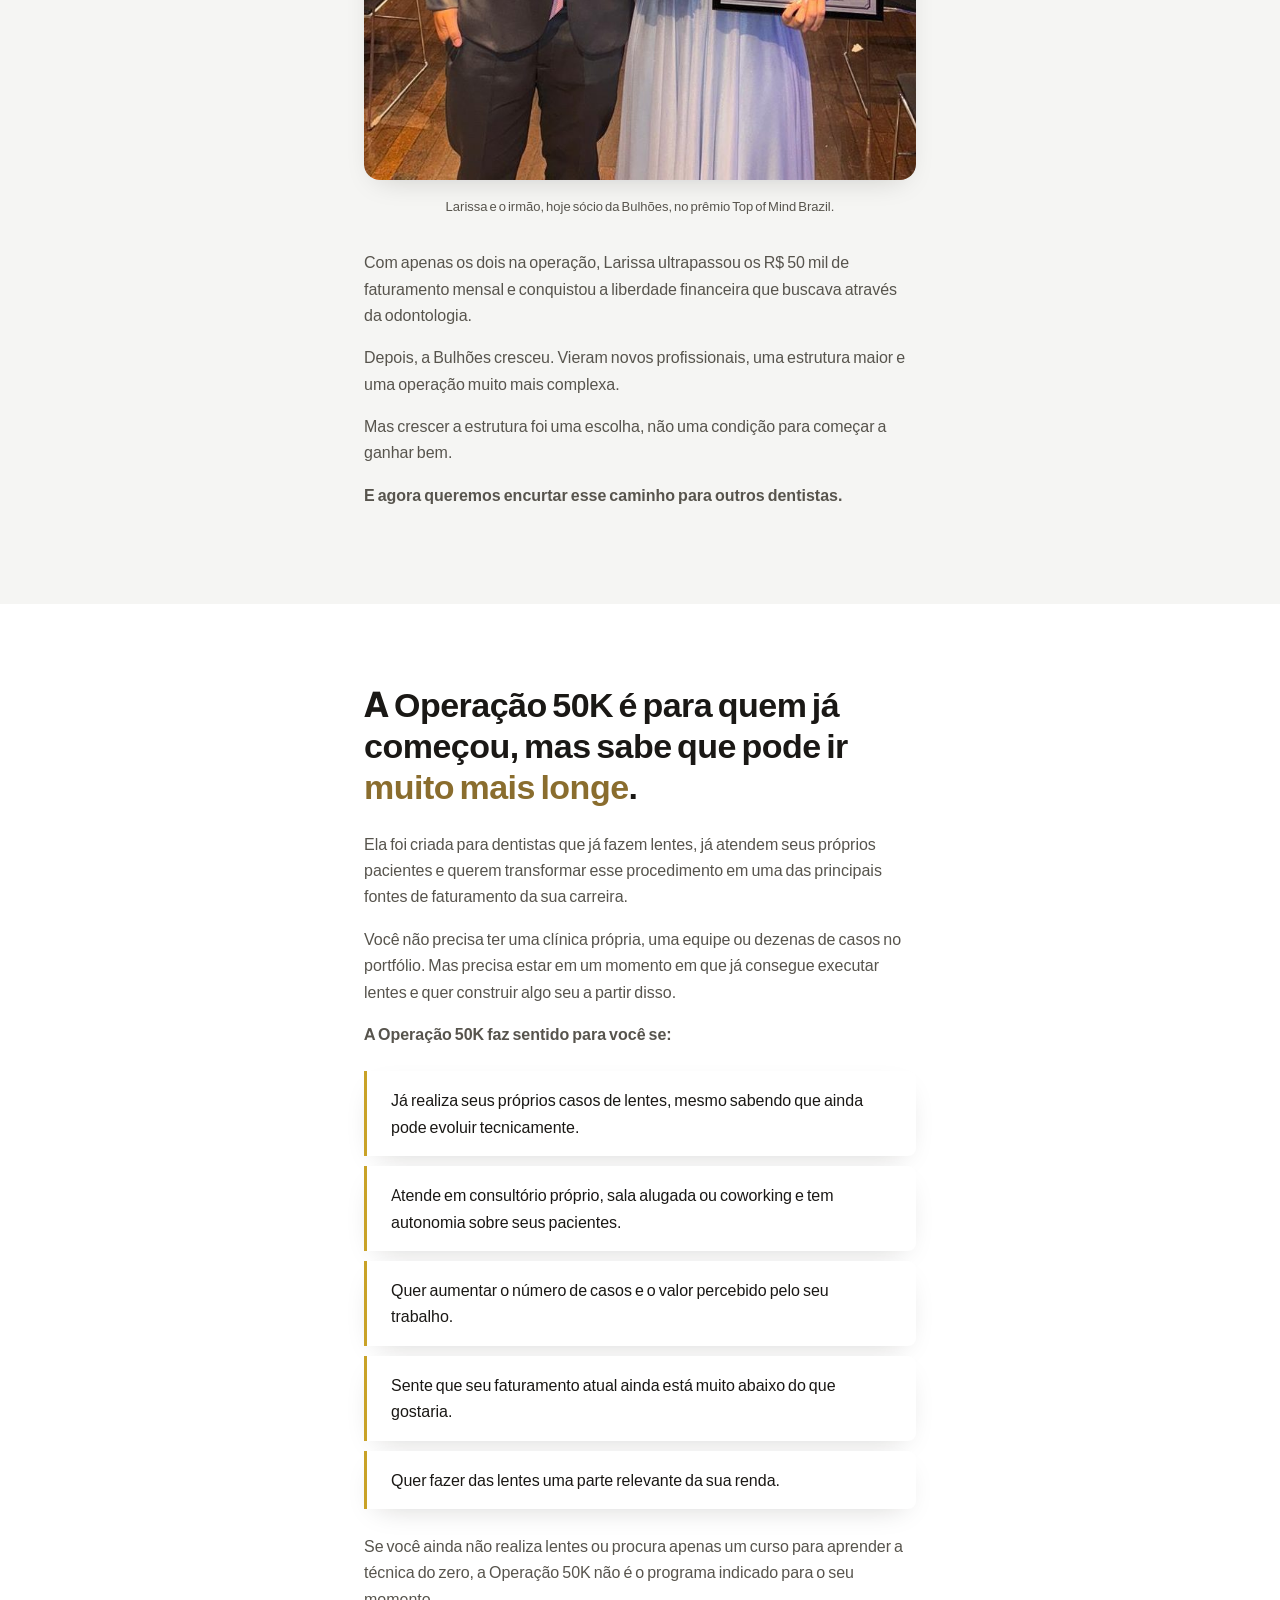
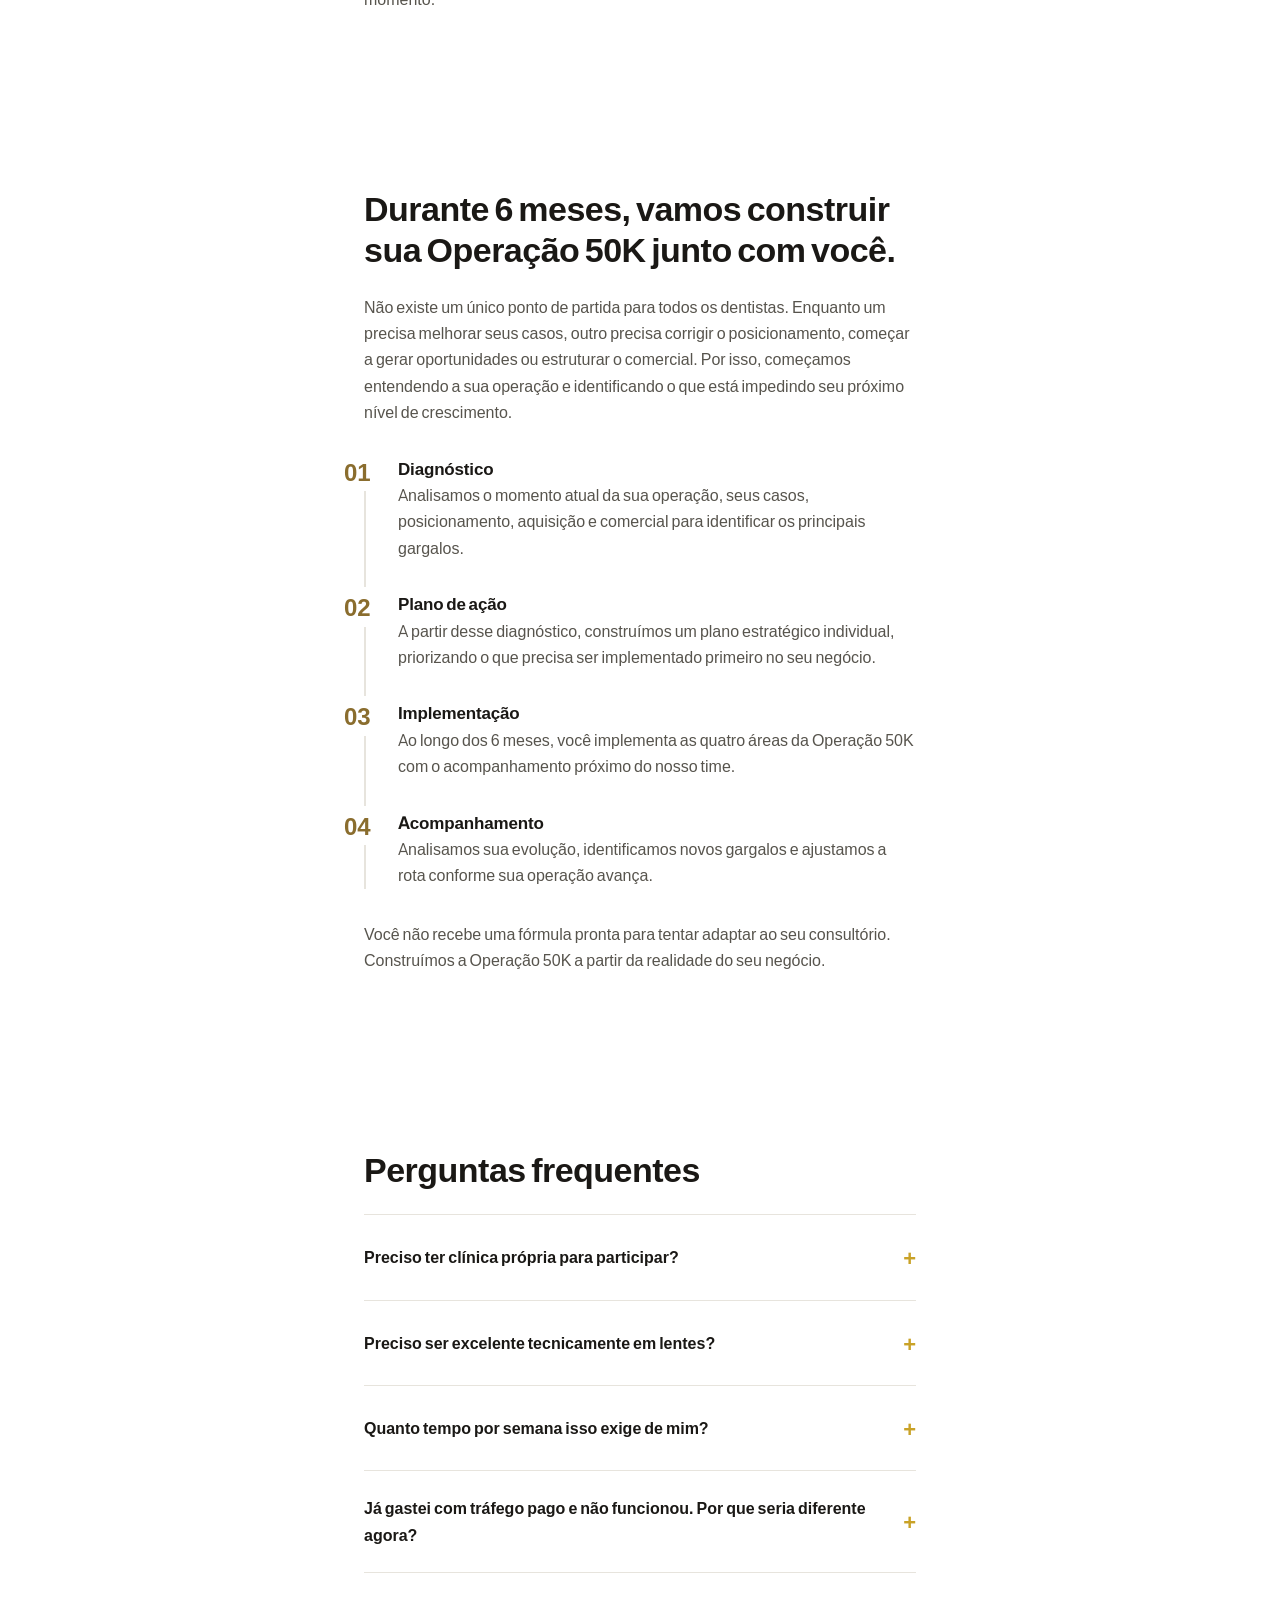
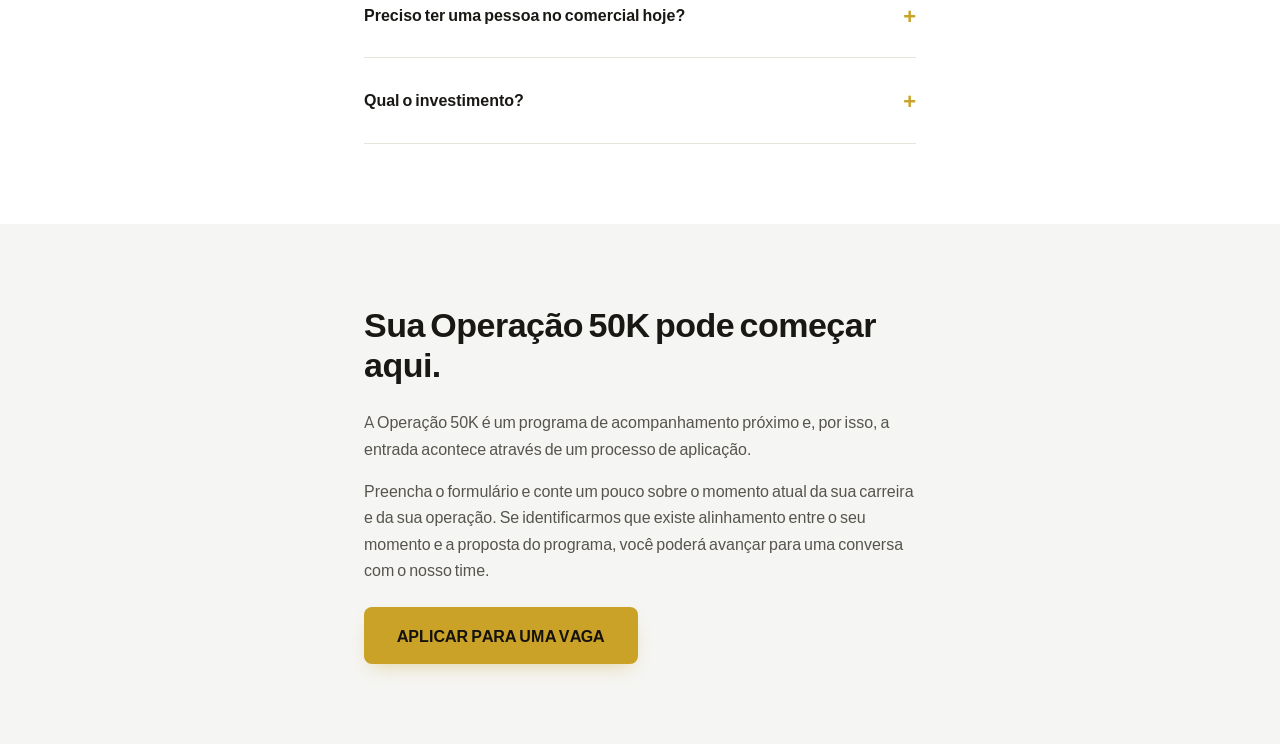
==== commit caf03652: "Update index.html" ====
--- a/index.html
+++ b/index.html
@@ -48,7 +48,11 @@
         <li>Seu faturamento parece travado no mesmo patamar, mesmo sabendo que poderia estar ganhando muito mais.</li>
         <li>E, muitas vezes, você termina o mês sem saber exatamente o que precisa mudar para crescer no próximo.</li>
       </ul>
-      <p>Porque crescer com lentes exige muito mais do que dominar a técnica ou simplesmente colocar dinheiro em tráfego.</p>
+      <div class="case-gallery">
+        <img src="caso-1.jpg" alt="Caso de lentes em resina realizado pela Bulhões, arcada superior e inferior" width="640" height="640" loading="lazy">
+        <img src="caso-2.jpg" alt="Caso de lentes em resina realizado pela Bulhões, sorriso natural" width="640" height="640" loading="lazy">
+      </div>
+      <p>A técnica você já domina. Porque crescer com lentes exige muito mais do que isso, ou do que simplesmente colocar dinheiro em tráfego.</p>
     </div>
   </section>
 
@@ -124,14 +128,21 @@
   <section class="section section--alt">
     <div class="container">
       <h2>A Operação 50K não nasceu de uma teoria.</h2>
+      <figure class="block-photo">
+        <img src="larissa-retrato.jpg" alt="Dra. Larissa Bulhões, fundadora do Instituto Bulhões" width="700" height="945" loading="lazy">
+        <figcaption>Dra. Larissa Bulhões.</figcaption>
+      </figure>
       <p>A Larissa viveu esse modelo antes da Bulhões existir como é hoje.</p>
       <p>Antes de construir a estrutura que a Bulhões tem hoje, a Dra. Larissa passou cerca de dois anos trabalhando com uma operação extremamente enxuta.</p>
       <p>Ela executava os casos. O irmão, que hoje é seu sócio, cuidava dos agendamentos e do comercial.</p>
+      <figure class="block-photo">
+        <img src="larissa-irmao.jpg" alt="Dra. Larissa Bulhões e o irmão, seu sócio, recebendo o prêmio Top of Mind Brazil" width="760" height="874" loading="lazy">
+        <figcaption>Larissa e o irmão, hoje sócio da Bulhões, no prêmio Top of Mind Brazil.</figcaption>
+      </figure>
       <p>Com apenas os dois na operação, Larissa ultrapassou os R$ 50 mil de faturamento mensal e conquistou a liberdade financeira que buscava através da odontologia.</p>
       <p>Depois, a Bulhões cresceu. Vieram novos profissionais, uma estrutura maior e uma operação muito mais complexa.</p>
       <p>Mas crescer a estrutura foi uma escolha, não uma condição para começar a ganhar bem.</p>
       <p><strong>E agora queremos encurtar esse caminho para outros dentistas.</strong></p>
-      <p class="placeholder-note">[PLACEHOLDER: inserir foto da Dra. Larissa quando disponível]</p>
     </div>
   </section>
 
--- a/styles.css
+++ b/styles.css
@@ -201,6 +201,26 @@
 .pillar-card h4 { font-size: 1.0625rem; margin: 0 0 6px; color: var(--color-ink); }
 .pillar-card p { margin: 0; font-size: 0.9375rem; }
 
+.plain-card {
+  border-radius: var(--radius-lg);
+  padding: var(--space-3);
+  background: var(--color-surface);
+  box-shadow: var(--shadow-card);
+  display: flex;
+  align-items: center;
+}
+.plain-card p { margin: 0; font-size: 0.9375rem; color: var(--color-ink); font-weight: 600; }
+
+.accent-card-list { display: flex; flex-direction: column; gap: 10px; margin: var(--space-3) 0; }
+.accent-card {
+  border-left: 3px solid var(--color-gold);
+  border-radius: 0 var(--radius-sm) var(--radius-sm) 0;
+  background: var(--color-surface);
+  box-shadow: var(--shadow-card);
+  padding: var(--space-2) var(--space-3);
+}
+.accent-card p { margin: 0; color: var(--color-ink); }
+
 /* ---------- PULL QUOTE ---------- */
 .pull-quote {
   border-left: 3px solid var(--color-gold);
@@ -261,18 +281,39 @@
 .faq-item p { padding-bottom: var(--space-3); }
 .faq-item summary:focus-visible { outline: 2px solid var(--color-gold); outline-offset: 2px; }
 
-/* ---------- AUTHORITY ---------- */
-.placeholder-note {
-  font-family: var(--font-sans);
+/* ---------- PHOTOS ---------- */
+.case-gallery {
+  display: grid;
+  grid-template-columns: 1fr 1fr;
+  gap: 10px;
+  margin: var(--space-3) 0;
+}
+.case-gallery img {
+  width: 100%;
+  height: 100%;
+  aspect-ratio: 1 / 1;
+  object-fit: cover;
+  border-radius: var(--radius-lg);
+  box-shadow: var(--shadow-card);
+}
+
+.block-photo {
+  margin: 0 0 var(--space-4);
+}
+.block-photo img {
+  width: 100%;
+  height: auto;
+  border-radius: var(--radius-lg);
+  box-shadow: var(--shadow-card);
+  display: block;
+}
+.block-photo figcaption {
   font-size: 0.8125rem;
   color: var(--color-ink-soft);
-  border: 1px dashed var(--color-border);
-  border-radius: var(--radius-sm);
-  padding: var(--space-2);
   margin-top: var(--space-2);
-}
-
-footer.site-footer { padding: var(--space-4) 0 var(--space-6); font-size: 0.8125rem; color: var(--color-ink-soft); }
+  text-align: center;
+}
+
 
 /* =====================================================================
    PÁGINA DE OBRIGADO
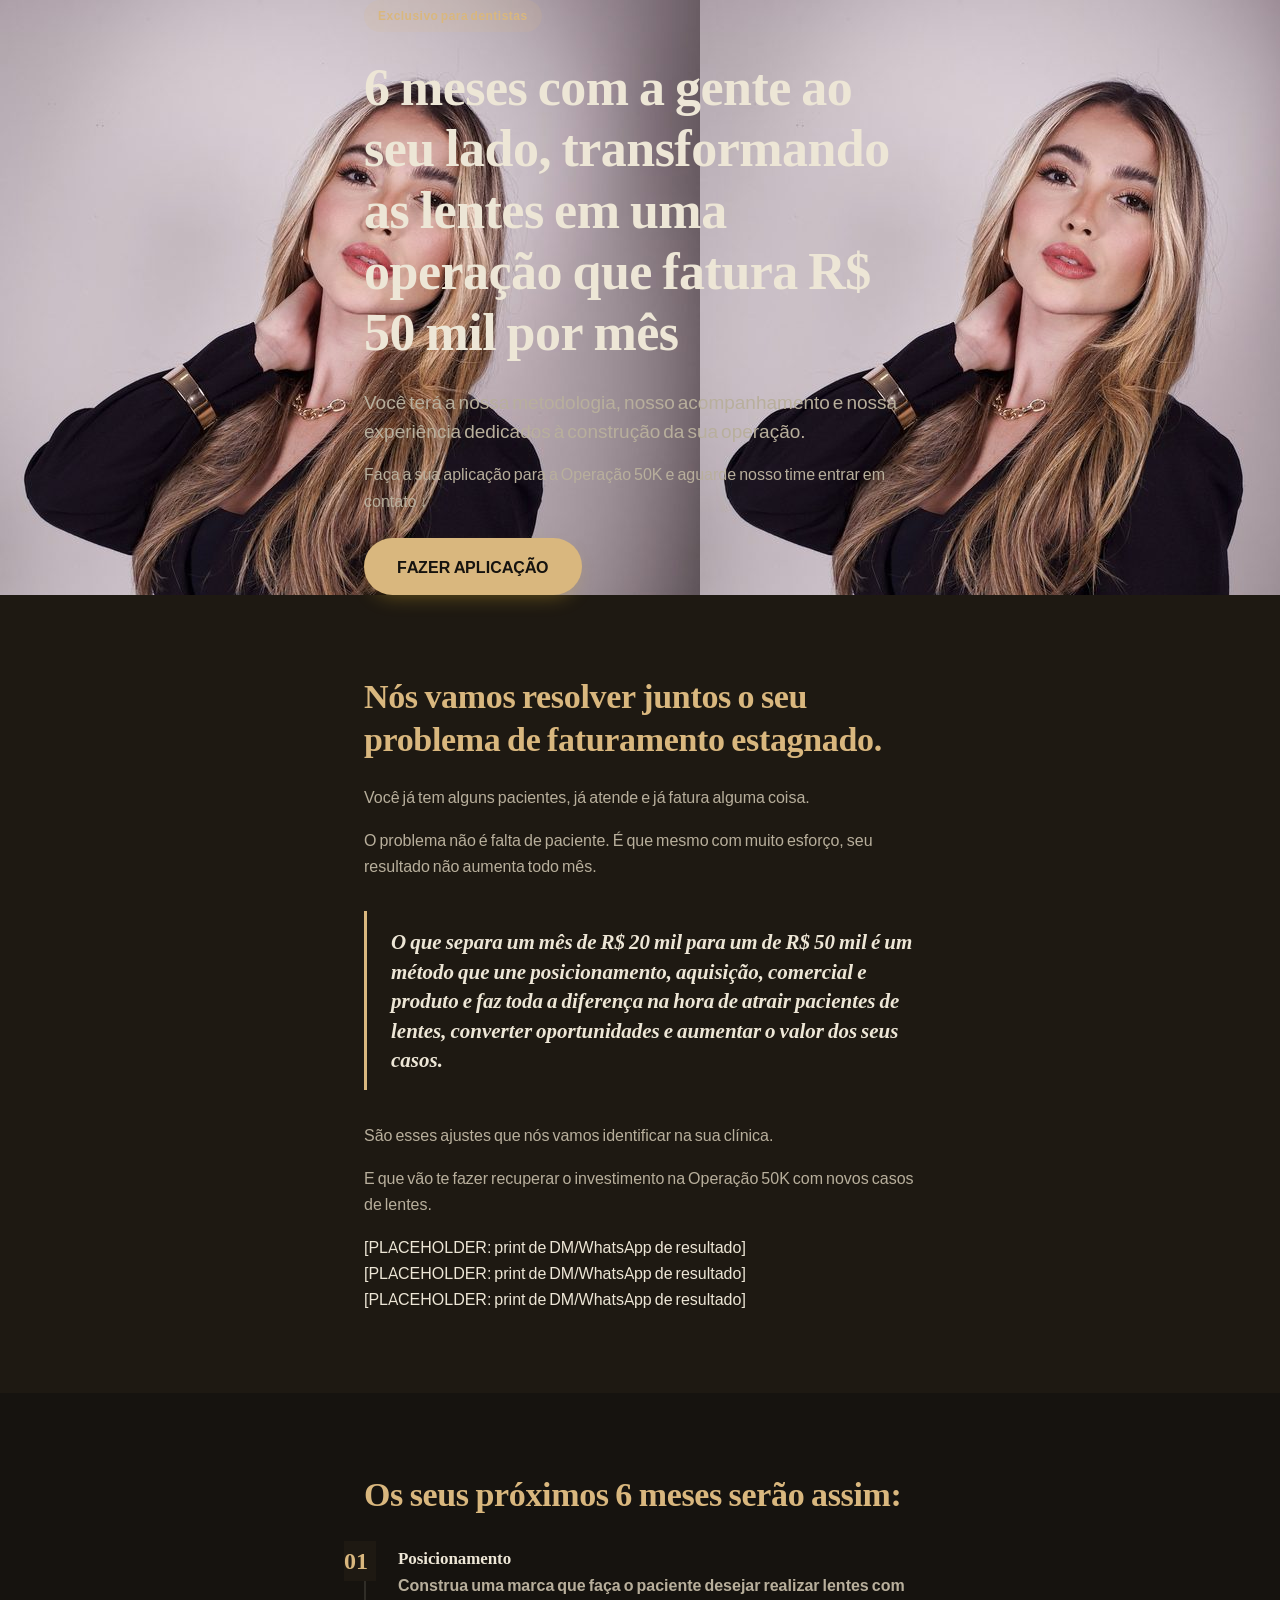
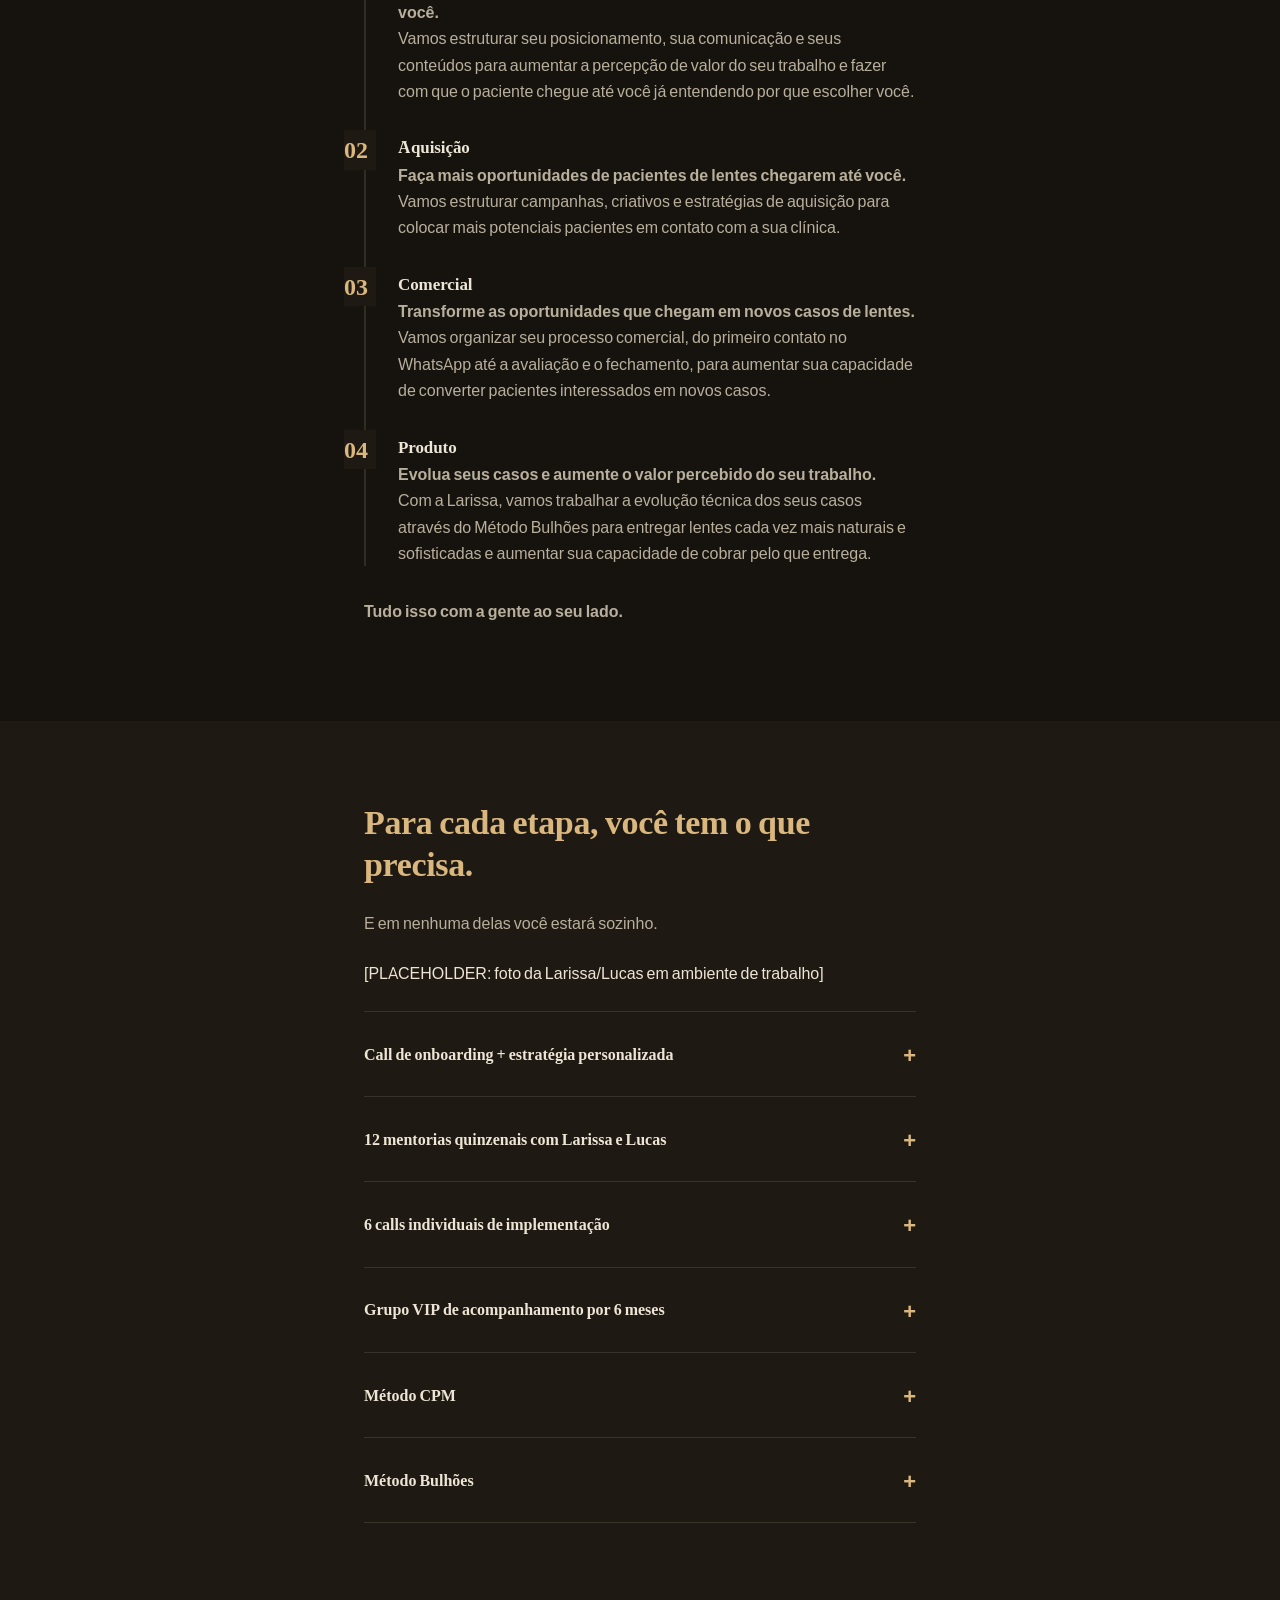
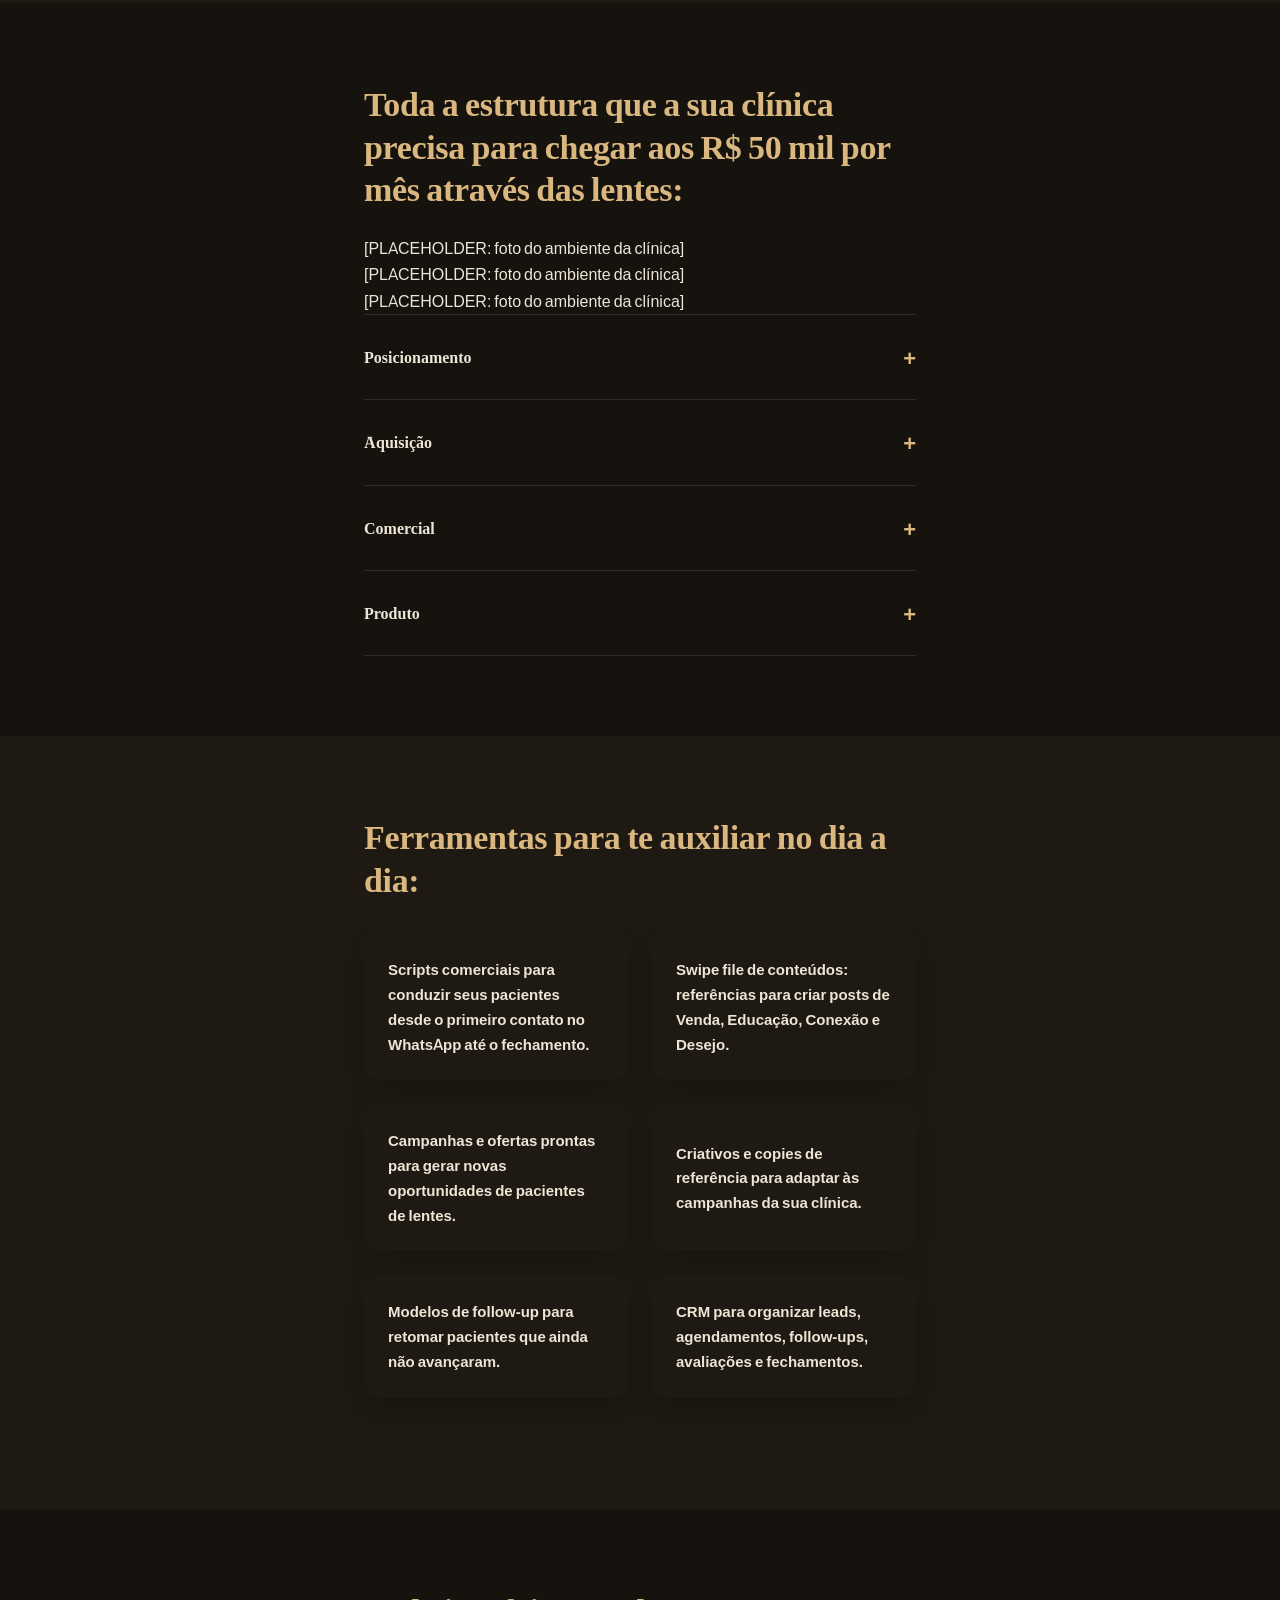
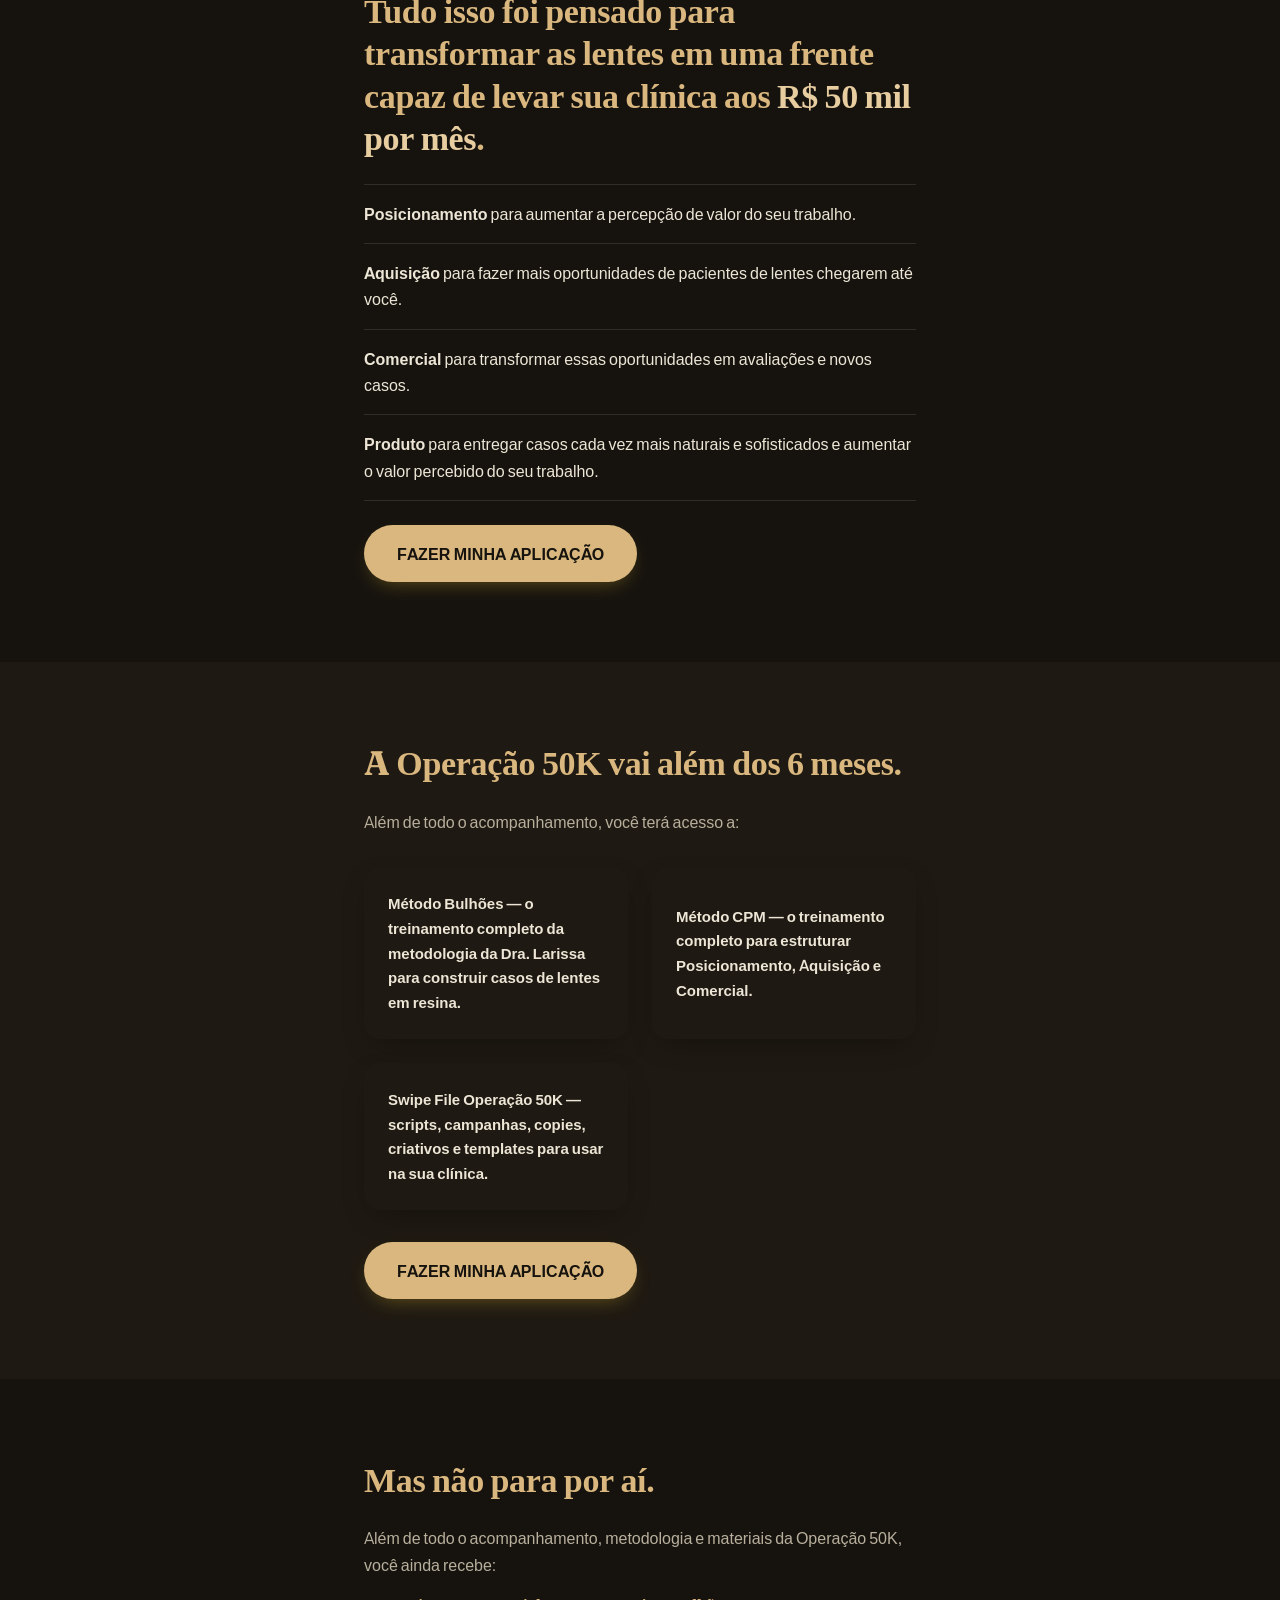
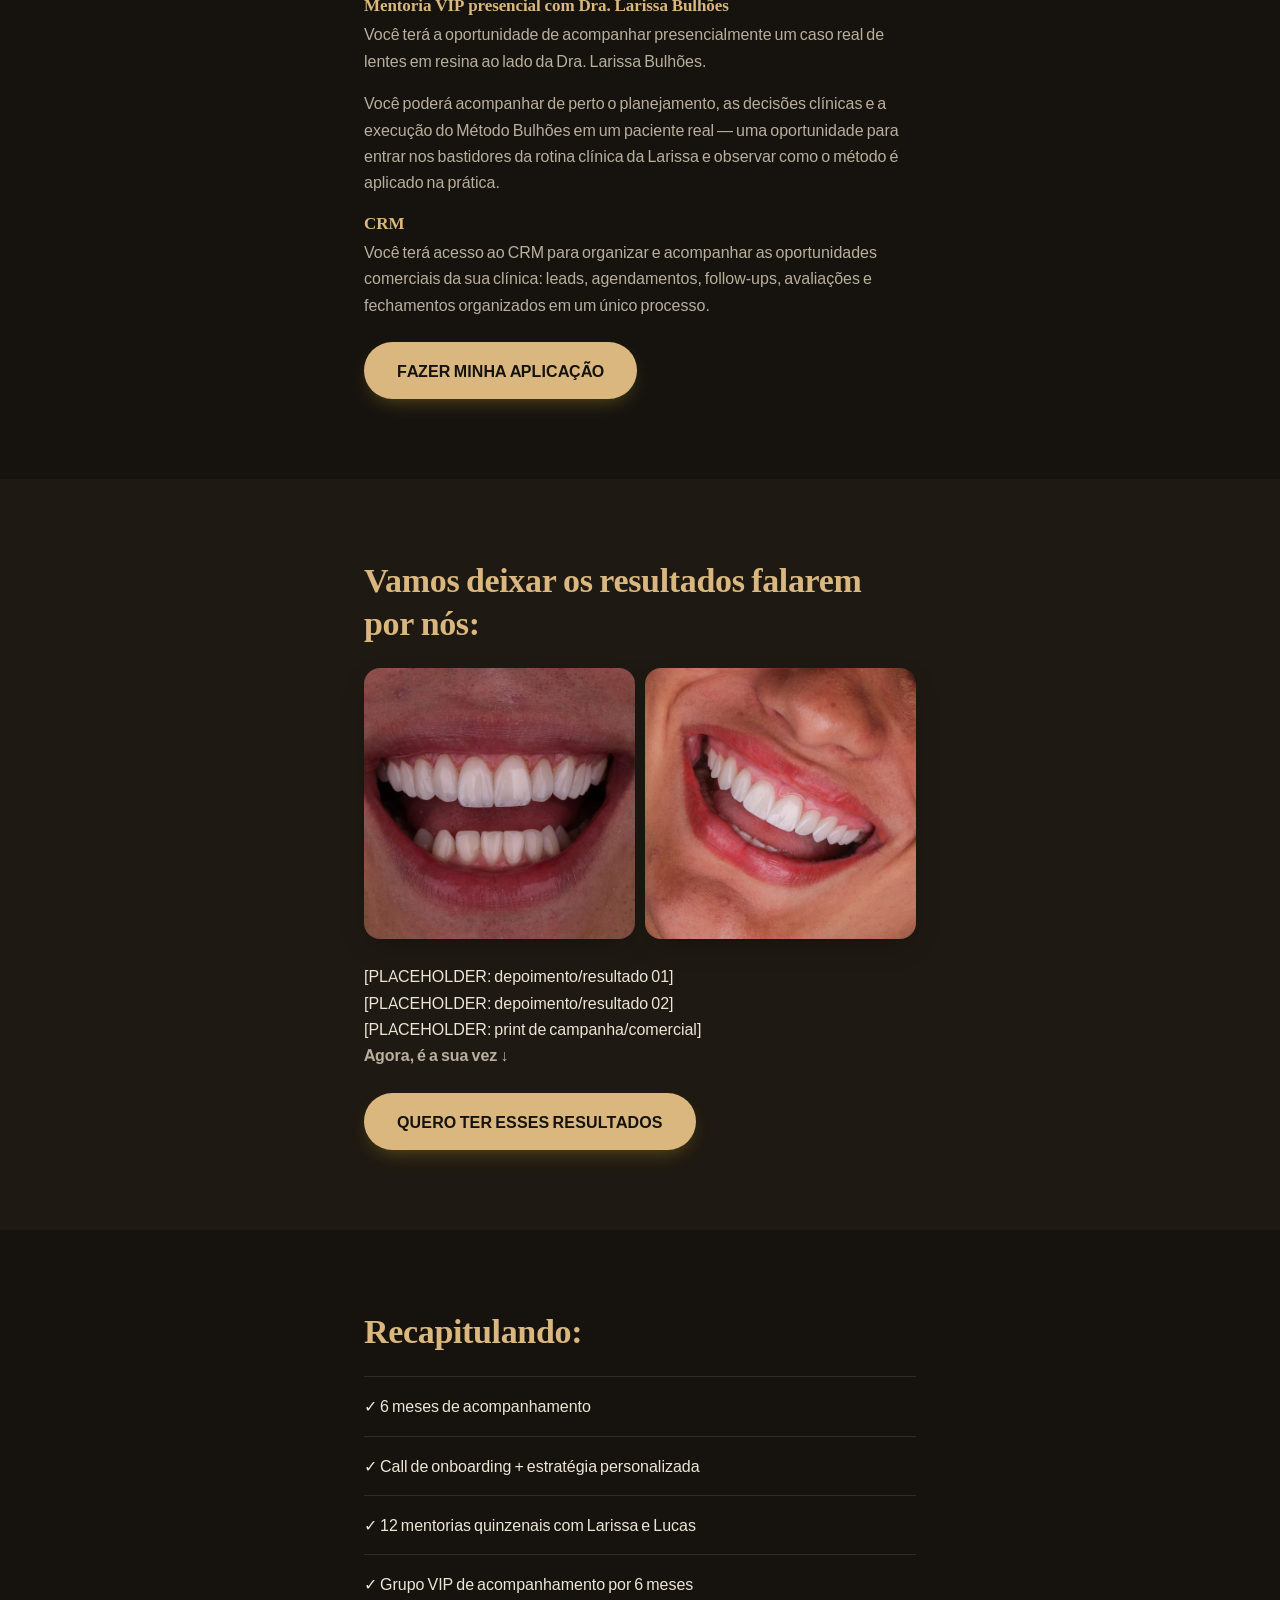
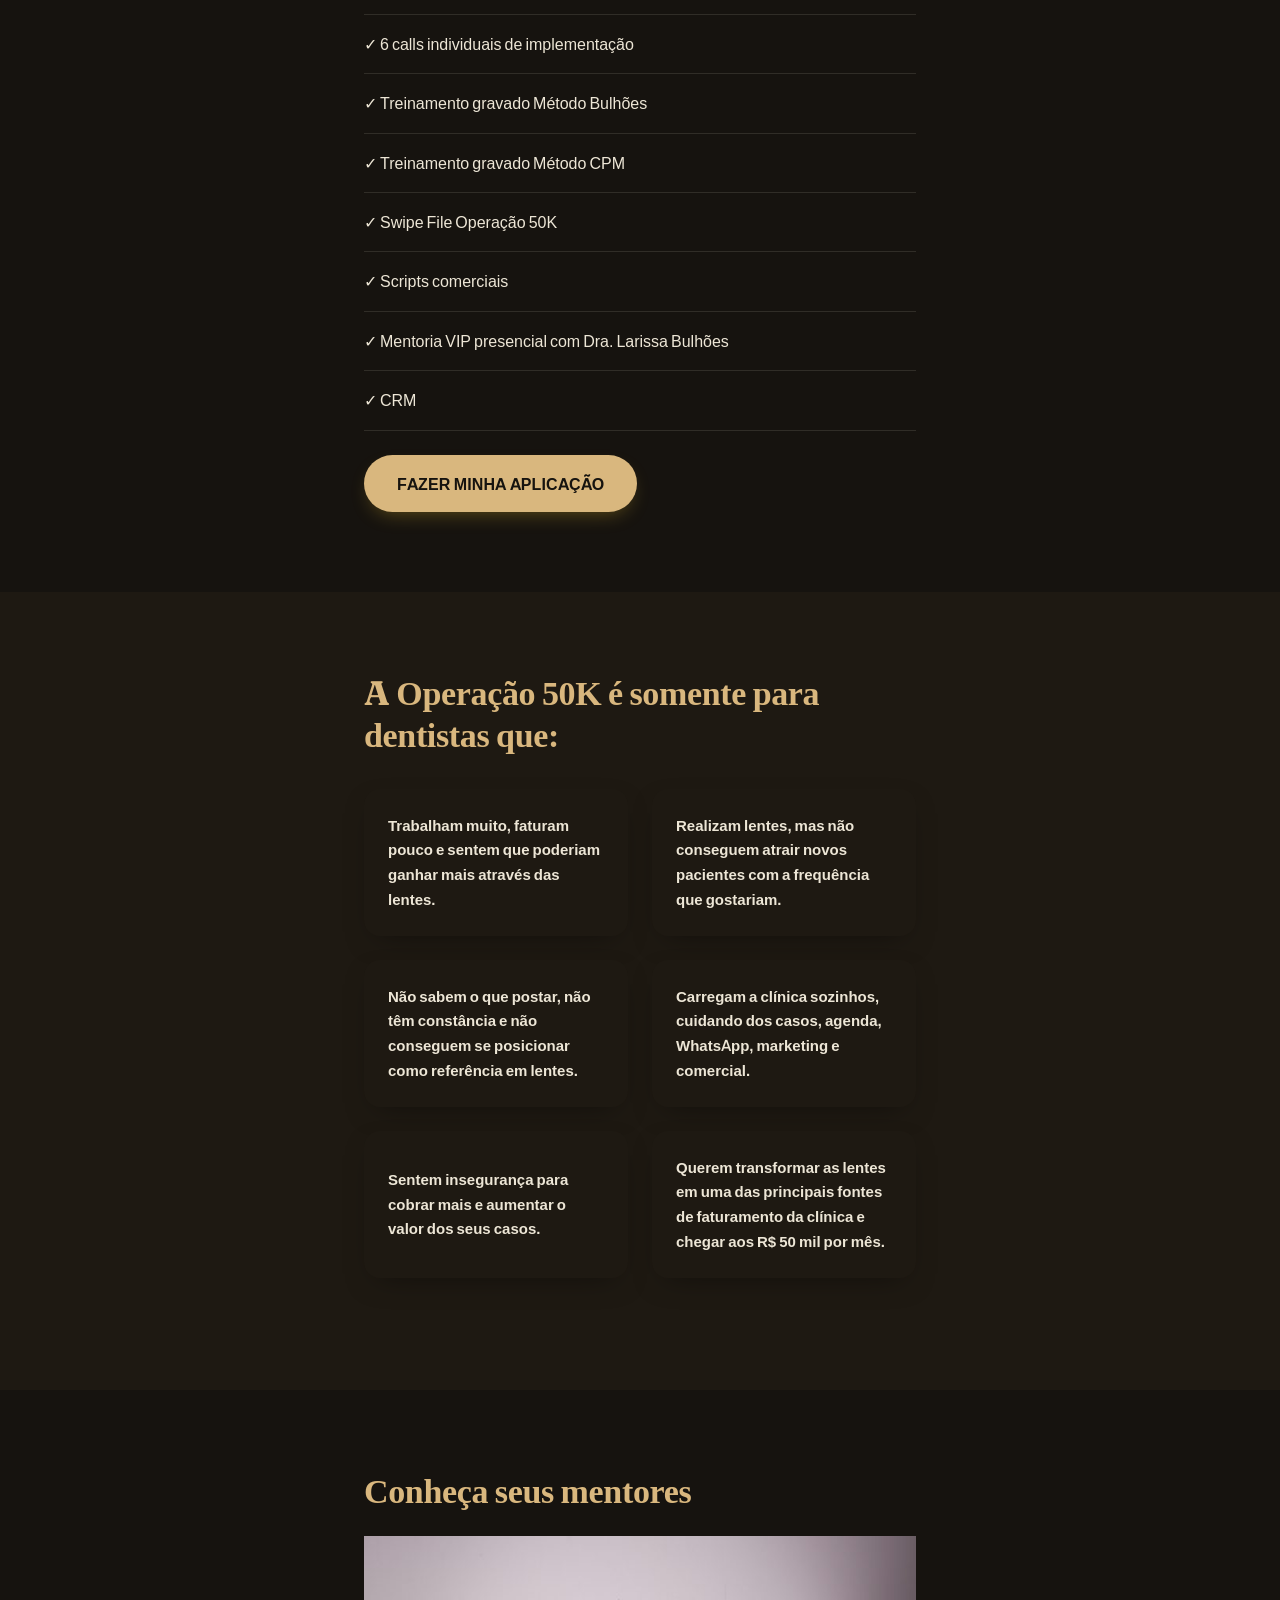
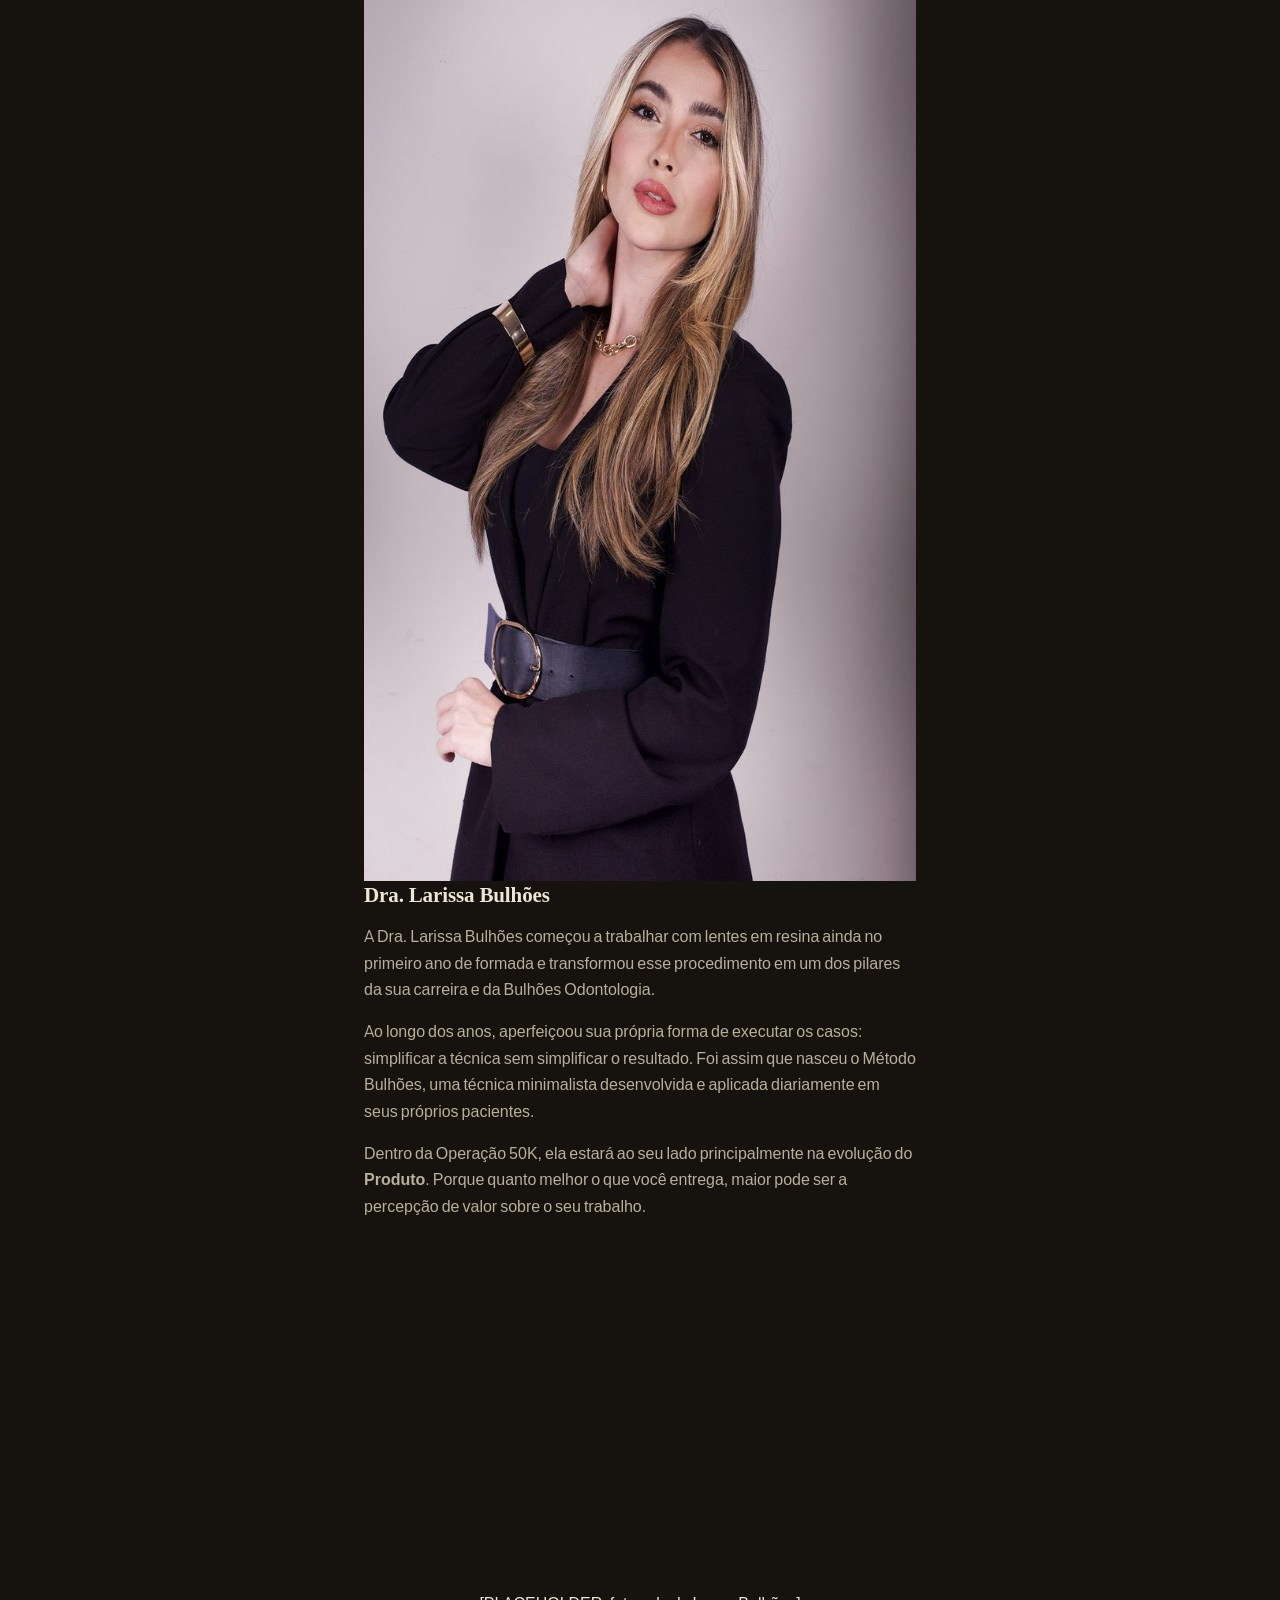
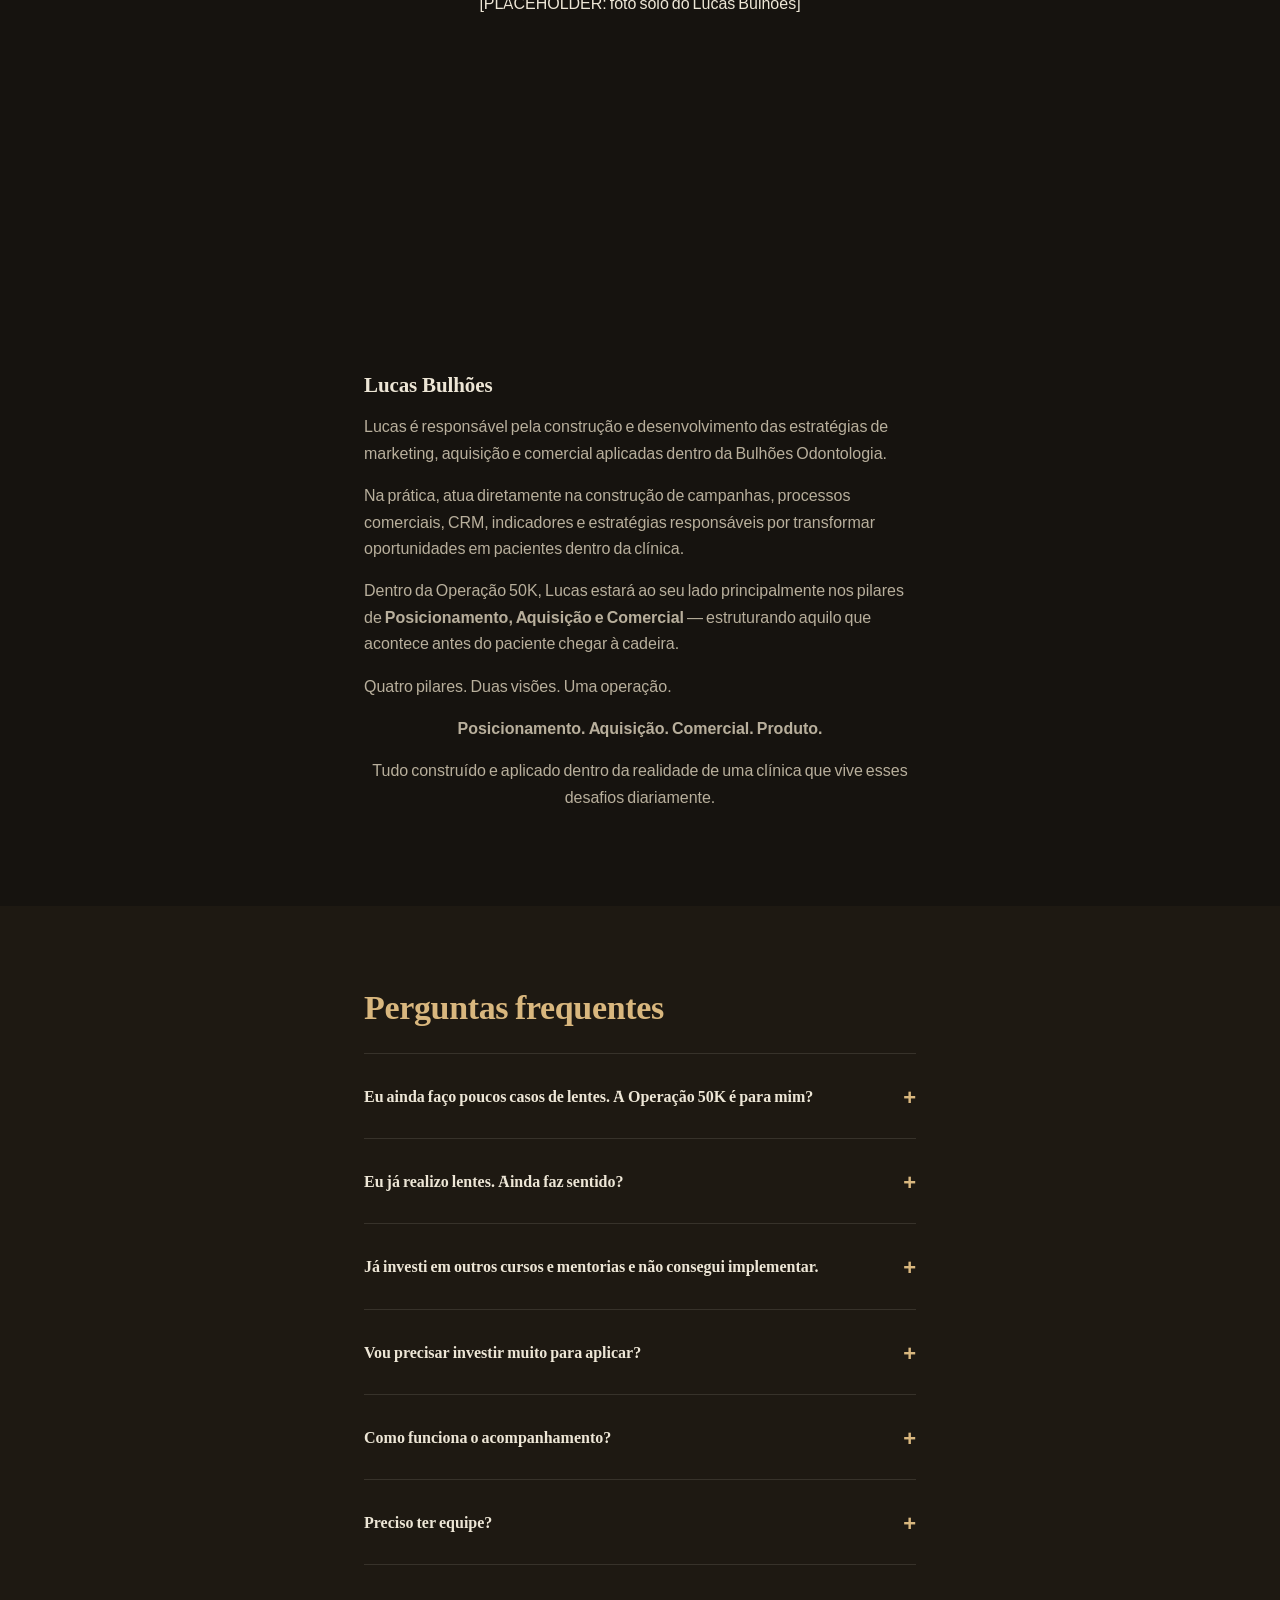
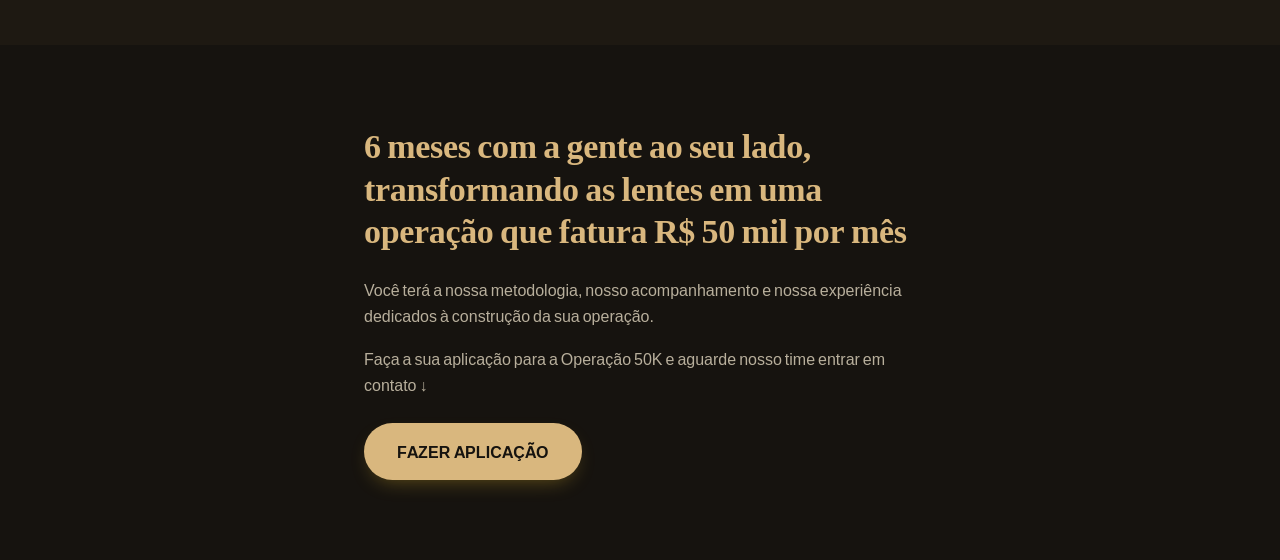
==== commit 9b52055b: "Update index.html" ====
--- a/index.html
+++ b/index.html
@@ -4,18 +4,15 @@
 <meta charset="UTF-8">
 <meta name="viewport" content="width=device-width, initial-scale=1.0">
 <title>Instituto Bulhões | Operação 50K</title>
-<meta name="description" content="Fature R$ 50 mil por mês com lentes em uma operação de apenas 2 pessoas. Turma fundadora: 5 vagas.">
+<meta name="description" content="6 meses com a gente ao seu lado, transformando as lentes em uma operação que fatura R$ 50 mil por mês.">
 <meta name="robots" content="noindex">
 <style>
-  :root{--color-cream:#FFFFFF;--color-cream-alt:#F5F5F3;--color-ink:#1A1815;--color-gold:#C9A227;--font-sans:'Plus Jakarta Sans',-apple-system,BlinkMacSystemFont,"Segoe UI",Roboto,sans-serif;}
+  :root{--color-cream:#16130F;--color-ink:#EDE6D6;--color-gold:#D9B77E;--font-serif:'Fraunces',ui-serif,Georgia,serif;--font-sans:'Plus Jakarta Sans',-apple-system,BlinkMacSystemFont,"Segoe UI",Roboto,sans-serif;}
   *{box-sizing:border-box;}
   body{margin:0;background:var(--color-cream);color:var(--color-ink);font-family:var(--font-sans);font-size:16px;line-height:1.65;}
   .container{max-width:600px;margin:0 auto;padding:0 24px;}
-  .hero{background:#FFFFFF;color:var(--color-ink);padding:56px 0 64px;position:relative;overflow:hidden;}
-  .hero-content{position:relative;}
-  h1{font-family:var(--font-sans);font-weight:800;line-height:1.12;letter-spacing:-0.02em;margin:0 0 24px;font-size:clamp(2.25rem,8.5vw,3.25rem);color:var(--color-ink);}
-  .lede{font-size:1.1875rem;line-height:1.55;color:#57544D;margin:0 0 32px;max-width:46ch;}
-  .btn{display:inline-block;font-family:var(--font-sans);font-size:1rem;font-weight:700;padding:17px 32px;border-radius:8px;border:1px solid transparent;cursor:pointer;text-decoration:none;background:var(--color-gold);color:#1A1815;}
+  h1{font-family:var(--font-serif);font-weight:700;line-height:1.18;letter-spacing:-0.01em;margin:0 0 24px;font-size:clamp(2.25rem,8.5vw,3.25rem);color:var(--color-ink);}
+  .btn{display:inline-block;font-family:var(--font-sans);font-size:1rem;font-weight:700;padding:17px 32px;border-radius:999px;border:1px solid transparent;cursor:pointer;text-decoration:none;background:var(--color-gold);color:#16130F;}
 </style>
 <link rel="stylesheet" href="styles.css">
 </head>
@@ -24,219 +21,329 @@
 <main>
 
   <!-- ============ BLOCO 1 — HERO ============ -->
-  <section class="hero">
-    <div class="container hero-content">
-      <h1>Fature <span class="highlight">R$ 50 mil por mês</span> com lentes em uma operação de apenas 2 pessoas</h1>
-      <p class="lede">Você executando os casos. Uma pessoa cuidando do comercial e da agenda. E um sistema validado para posicionar, captar e converter pacientes de forma previsível.</p>
-      <div class="cta-block">
-        <button type="button" class="btn" data-open-funnel>APLICAR PARA UMA VAGA</button>
-      </div>
-    </div>
-  </section>
-
-  <!-- ============ BLOCO 2 — IDENTIFICAÇÃO ============ -->
-  <section class="section section--surface">
-    <div class="container">
-      <h2>Você já faz lentes. Mas seu faturamento ainda não acompanha o seu <span class="highlight">potencial</span>.</h2>
-      <p>Você estudou, investiu na sua formação e já começou a construir seu espaço na odontologia. Já começou a fazer seus próprios casos, atende seus pacientes e sabe que tem capacidade para crescer.</p>
-      <p>Mas, na prática, ainda parece faltar alguma coisa para o consultório realmente avançar:</p>
-      <ul class="check-list">
-        <li>Seus casos ainda podem evoluir para que seu trabalho seja mais valorizado.</li>
-        <li>Você posta no Instagram, mas isso ainda traz poucos pacientes.</li>
-        <li>Já investiu ou pensou em investir em tráfego, sem saber exatamente como transformar isso em vendas.</li>
-        <li>Ainda perde oportunidades por não ter um processo comercial bem estruturado.</li>
-        <li>Seu faturamento parece travado no mesmo patamar, mesmo sabendo que poderia estar ganhando muito mais.</li>
-        <li>E, muitas vezes, você termina o mês sem saber exatamente o que precisa mudar para crescer no próximo.</li>
-      </ul>
-      <div class="case-gallery">
-        <img src="caso-1.jpg" alt="Caso de lentes em resina realizado pela Bulhões, arcada superior e inferior" width="640" height="640" loading="lazy">
-        <img src="caso-2.jpg" alt="Caso de lentes em resina realizado pela Bulhões, sorriso natural" width="640" height="640" loading="lazy">
-      </div>
-      <p>A técnica você já domina. Porque crescer com lentes exige muito mais do que isso, ou do que simplesmente colocar dinheiro em tráfego.</p>
-    </div>
-  </section>
-
-  <!-- ============ BLOCO 3 — NOVA OPORTUNIDADE ============ -->
-  <section class="section section--alt">
-    <div class="container">
-      <h2>Para faturar <span class="highlight">50k com lentes</span>, você não precisa construir uma clínica grande.</h2>
-      <p>Uma operação em que você se concentra em atender e entregar bons casos, enquanto uma única pessoa cuida da rotina comercial.</p>
-      <p>E, para isso funcionar, quatro áreas precisam evoluir juntas:</p>
-      <div class="pillars-grid">
-        <div class="pillar-card">
-          <div class="card-icon" aria-hidden="true"><svg viewBox="0 0 24 24"><circle cx="12" cy="12" r="9"/><path d="M8.5 12.5l2.3 2.3 4.7-5"/></svg></div>
-          <h4>Produto</h4>
-          <p>Casos cada vez melhores, que aumentam a percepção de valor do seu trabalho.</p>
-        </div>
-        <div class="pillar-card">
-          <div class="card-icon" aria-hidden="true"><svg viewBox="0 0 24 24"><path d="M2 12s3.5-6.5 10-6.5S22 12 22 12s-3.5 6.5-10 6.5S2 12 2 12z"/><circle cx="12" cy="12" r="2.5"/></svg></div>
-          <h4>Posicionamento</h4>
-          <p>Uma presença digital que faz o paciente desejar realizar o tratamento com você.</p>
-        </div>
-        <div class="pillar-card">
-          <div class="card-icon" aria-hidden="true"><svg viewBox="0 0 24 24"><path d="M4 16l6-6 4 4 6-7"/><path d="M15 6h5v5"/></svg></div>
-          <h4>Aquisição</h4>
-          <p>Estratégias capazes de colocar novas oportunidades na sua operação todos os dias.</p>
-        </div>
-        <div class="pillar-card">
-          <div class="card-icon" aria-hidden="true"><svg viewBox="0 0 24 24"><path d="M4 6h11l4 4-4 4H4z"/><path d="M8 9v6"/></svg></div>
-          <h4>Comercial</h4>
-          <p>Um processo para transformar essas oportunidades em avaliações e novos casos.</p>
-        </div>
-      </div>
-      <p>É essa estrutura que chamamos de <strong>Operação 50K</strong>: uma operação pequena em estrutura, mas preparada para faturar grande.</p>
-    </div>
-  </section>
-
-  <!-- ============ BLOCO 4 — O MECANISMO ============ -->
-  <section class="section section--surface">
-    <div class="container">
-      <h2>O problema é que a maioria dos dentistas tenta fazer tudo isso de <span class="highlight">forma isolada</span>.</h2>
-      <div class="pillars-grid">
-        <div class="plain-card"><p>Quando faltam pacientes, investem em tráfego.</p></div>
-        <div class="plain-card"><p>Quando o tráfego não funciona, trocam a agência.</p></div>
-        <div class="plain-card"><p>Quando o Instagram não traz pacientes, tentam produzir mais conteúdo.</p></div>
-        <div class="plain-card"><p>Quando as avaliações não fecham, mudam o atendimento.</p></div>
-      </div>
-      <p>E continuam tentando descobrir qual dessas peças está errada. Só que uma operação de lentes não cresce por causa de uma única peça.</p>
-      <blockquote class="pull-quote">Não adianta gerar mais leads se o seu posicionamento não gera desejo. Não adianta ter autoridade se o seu comercial perde oportunidades. E não adianta vender mais se os seus casos ainda não sustentam o valor que você quer cobrar.</blockquote>
-      <p>Foi integrando essas quatro áreas dentro da própria Bulhões que construímos, ao longo dos últimos 3 anos, o <strong>Sistema CPM</strong>, o sistema que hoje sustenta nossa operação. E é esse sistema que vamos implementar com você durante os 6 meses da Operação 50K.</p>
-    </div>
-  </section>
-
-  <!-- ============ BLOCO 5 — DESTINO / DREAM OUTCOME ============ -->
-  <section class="section section--surface">
-    <div class="container">
-      <h2>Imagine uma odontologia que cabe na <span class="highlight">vida que você quer viver</span>.</h2>
-      <p>Uma operação em que você não precisa de uma clínica cheia de salas, uma equipe enorme ou dezenas de pacientes todos os dias para ter um excelente resultado financeiro.</p>
-      <ul class="check-list">
-        <li>Você atendendo seus casos de lentes.</li>
-        <li>Uma pessoa cuidando da rotina comercial.</li>
-        <li>Uma estrutura simples de administrar.</li>
-        <li>Um faturamento de R$ 50 mil por mês.</li>
-      </ul>
-      <div class="pillar-card" style="margin:32px 0;">
-        <div class="card-icon" aria-hidden="true"><svg viewBox="0 0 24 24"><circle cx="12" cy="12" r="9"/><path d="M12 7v10M15 9.5c0-1.4-1.3-2.5-3-2.5s-3 1-3 2.2c0 1.1.8 1.7 2 2l2 .6c1.2.3 2 1 2 2.1 0 1.3-1.3 2.3-3 2.3s-3-1-3-2.4"/></svg></div>
-        <h4>R$ 50 mil por mês</h4>
-        <p>Com uma operação enxuta de apenas duas pessoas: você e uma pessoa no comercial.</p>
-      </div>
-      <p>Com uma operação mais enxuta, você pode trabalhar com margens maiores, ter menos pessoas para gerenciar e recuperar aquilo que fez você escolher empreender na odontologia: ter uma profissão que também te dê liberdade.</p>
-    </div>
-  </section>
-
-  <!-- ============ BLOCO 6 — AUTORIDADE / PROVA ============ -->
-  <section class="section section--alt">
-    <div class="container">
-      <h2>A Operação 50K não nasceu de uma teoria.</h2>
-      <figure class="block-photo">
-        <img src="larissa-retrato.jpg" alt="Dra. Larissa Bulhões, fundadora do Instituto Bulhões" width="700" height="945" loading="lazy">
-        <figcaption>Dra. Larissa Bulhões.</figcaption>
-      </figure>
-      <p>A Larissa viveu esse modelo antes da Bulhões existir como é hoje.</p>
-      <p>Antes de construir a estrutura que a Bulhões tem hoje, a Dra. Larissa passou cerca de dois anos trabalhando com uma operação extremamente enxuta.</p>
-      <p>Ela executava os casos. O irmão, que hoje é seu sócio, cuidava dos agendamentos e do comercial.</p>
-      <figure class="block-photo">
-        <img src="larissa-irmao.jpg" alt="Dra. Larissa Bulhões e o irmão, seu sócio, recebendo o prêmio Top of Mind Brazil" width="760" height="874" loading="lazy">
-        <figcaption>Larissa e o irmão, hoje sócio da Bulhões, no prêmio Top of Mind Brazil.</figcaption>
-      </figure>
-      <p>Com apenas os dois na operação, Larissa ultrapassou os R$ 50 mil de faturamento mensal e conquistou a liberdade financeira que buscava através da odontologia.</p>
-      <p>Depois, a Bulhões cresceu. Vieram novos profissionais, uma estrutura maior e uma operação muito mais complexa.</p>
-      <p>Mas crescer a estrutura foi uma escolha, não uma condição para começar a ganhar bem.</p>
-      <p><strong>E agora queremos encurtar esse caminho para outros dentistas.</strong></p>
-    </div>
-  </section>
-
-  <!-- ============ BLOCO 7 — PARA QUEM É ============ -->
-  <section class="section section--surface">
-    <div class="container">
-      <h2>A Operação 50K é para quem já começou, mas sabe que pode ir <span class="highlight">muito mais longe</span>.</h2>
-      <p>Ela foi criada para dentistas que já fazem lentes, já atendem seus próprios pacientes e querem transformar esse procedimento em uma das principais fontes de faturamento da sua carreira.</p>
-      <p>Você não precisa ter uma clínica própria, uma equipe ou dezenas de casos no portfólio. Mas precisa estar em um momento em que já consegue executar lentes e quer construir algo seu a partir disso.</p>
-      <p><strong>A Operação 50K faz sentido para você se:</strong></p>
-      <div class="accent-card-list">
-        <div class="accent-card"><p>Já realiza seus próprios casos de lentes, mesmo sabendo que ainda pode evoluir tecnicamente.</p></div>
-        <div class="accent-card"><p>Atende em consultório próprio, sala alugada ou coworking e tem autonomia sobre seus pacientes.</p></div>
-        <div class="accent-card"><p>Quer aumentar o número de casos e o valor percebido pelo seu trabalho.</p></div>
-        <div class="accent-card"><p>Sente que seu faturamento atual ainda está muito abaixo do que gostaria.</p></div>
-        <div class="accent-card"><p>Quer fazer das lentes uma parte relevante da sua renda.</p></div>
-      </div>
-      <p>Se você ainda não realiza lentes ou procura apenas um curso para aprender a técnica do zero, a Operação 50K não é o programa indicado para o seu momento.</p>
-    </div>
-  </section>
-
-  <!-- ============ BLOCO 8 — COMO FUNCIONA ============ -->
-  <section class="section section--surface">
-    <div class="container">
-      <h2>Durante 6 meses, vamos construir sua Operação 50K junto com você.</h2>
-      <p>Não existe um único ponto de partida para todos os dentistas. Enquanto um precisa melhorar seus casos, outro precisa corrigir o posicionamento, começar a gerar oportunidades ou estruturar o comercial. Por isso, começamos entendendo a sua operação e identificando o que está impedindo seu próximo nível de crescimento.</p>
+  <section class="hero-photo" style="background-image:url('larissa-retrato.jpg');">
+    <div class="container">
+      <p class="eyebrow">Exclusivo para dentistas</p>
+      <h1>6 meses com a gente ao seu lado, transformando as lentes em uma operação que fatura R$ 50 mil por mês</h1>
+      <p class="lede">Você terá a nossa metodologia, nosso acompanhamento e nossa experiência dedicados à construção da sua operação.</p>
+      <p class="hero-note">Faça a sua aplicação para a Operação 50K e aguarde nosso time entrar em contato ↓</p>
+      <div class="cta-block">
+        <button type="button" class="btn" data-open-funnel>FAZER APLICAÇÃO</button>
+      </div>
+    </div>
+  </section>
+
+  <!-- ============ BLOCO 2 — FATURAMENTO ESTAGNADO ============ -->
+  <section class="section section--surface">
+    <div class="container">
+      <h2>Nós vamos resolver juntos o seu problema de faturamento <span class="highlight">estagnado</span>.</h2>
+      <p>Você já tem alguns pacientes, já atende e já fatura alguma coisa.</p>
+      <p>O problema não é falta de paciente. É que mesmo com muito esforço, seu resultado não aumenta todo mês.</p>
+      <blockquote class="pull-quote">O que separa um mês de R$ 20 mil para um de R$ 50 mil é um método que une posicionamento, aquisição, comercial e produto e faz toda a diferença na hora de atrair pacientes de lentes, converter oportunidades e aumentar o valor dos seus casos.</blockquote>
+      <p>São esses ajustes que nós vamos identificar na sua clínica.</p>
+      <p>E que vão te fazer recuperar o investimento na Operação 50K com novos casos de lentes.</p>
+
+      <div class="scroll-row" aria-label="Prints de resultados de mentoradas">
+        <div class="asset-placeholder">[PLACEHOLDER: print de DM/WhatsApp de resultado]</div>
+        <div class="asset-placeholder">[PLACEHOLDER: print de DM/WhatsApp de resultado]</div>
+        <div class="asset-placeholder">[PLACEHOLDER: print de DM/WhatsApp de resultado]</div>
+      </div>
+    </div>
+  </section>
+
+  <!-- ============ BLOCO 3 — OS PRÓXIMOS 6 MESES ============ -->
+  <section class="section section--dark">
+    <div class="container">
+      <h2>Os seus próximos 6 meses serão assim:</h2>
       <ol class="process-steps">
         <li class="process-step">
-          <h4>Diagnóstico</h4>
-          <p>Analisamos o momento atual da sua operação, seus casos, posicionamento, aquisição e comercial para identificar os principais gargalos.</p>
+          <h4>Posicionamento</h4>
+          <p><strong>Construa uma marca que faça o paciente desejar realizar lentes com você.</strong></p>
+          <p>Vamos estruturar seu posicionamento, sua comunicação e seus conteúdos para aumentar a percepção de valor do seu trabalho e fazer com que o paciente chegue até você já entendendo por que escolher você.</p>
         </li>
         <li class="process-step">
-          <h4>Plano de ação</h4>
-          <p>A partir desse diagnóstico, construímos um plano estratégico individual, priorizando o que precisa ser implementado primeiro no seu negócio.</p>
+          <h4>Aquisição</h4>
+          <p><strong>Faça mais oportunidades de pacientes de lentes chegarem até você.</strong></p>
+          <p>Vamos estruturar campanhas, criativos e estratégias de aquisição para colocar mais potenciais pacientes em contato com a sua clínica.</p>
         </li>
         <li class="process-step">
-          <h4>Implementação</h4>
-          <p>Ao longo dos 6 meses, você implementa as quatro áreas da Operação 50K com o acompanhamento próximo do nosso time.</p>
+          <h4>Comercial</h4>
+          <p><strong>Transforme as oportunidades que chegam em novos casos de lentes.</strong></p>
+          <p>Vamos organizar seu processo comercial, do primeiro contato no WhatsApp até a avaliação e o fechamento, para aumentar sua capacidade de converter pacientes interessados em novos casos.</p>
         </li>
         <li class="process-step">
-          <h4>Acompanhamento</h4>
-          <p>Analisamos sua evolução, identificamos novos gargalos e ajustamos a rota conforme sua operação avança.</p>
+          <h4>Produto</h4>
+          <p><strong>Evolua seus casos e aumente o valor percebido do seu trabalho.</strong></p>
+          <p>Com a Larissa, vamos trabalhar a evolução técnica dos seus casos através do Método Bulhões para entregar lentes cada vez mais naturais e sofisticadas e aumentar sua capacidade de cobrar pelo que entrega.</p>
         </li>
       </ol>
-      <p>Você não recebe uma fórmula pronta para tentar adaptar ao seu consultório. Construímos a Operação 50K a partir da realidade do seu negócio.</p>
-    </div>
-  </section>
-
-  <!-- ============ FAQ ============ -->
+      <p><strong>Tudo isso com a gente ao seu lado.</strong></p>
+    </div>
+  </section>
+
+  <!-- ============ BLOCO 4 — ACOMPANHAMENTO ============ -->
+  <section class="section section--surface">
+    <div class="container">
+      <h2>Para cada etapa, você tem o que precisa.</h2>
+      <p>E em nenhuma delas você estará sozinho.</p>
+
+      <div class="asset-placeholder" style="margin:var(--space-3) 0;">[PLACEHOLDER: foto da Larissa/Lucas em ambiente de trabalho]</div>
+
+      <details class="faq-item">
+        <summary>Call de onboarding + estratégia personalizada</summary>
+        <p>Começamos entendendo sua clínica, seus números, seus casos e sua estrutura atual para identificar os gargalos e definir quais serão os primeiros movimentos.</p>
+      </details>
+      <details class="faq-item">
+        <summary>12 mentorias quinzenais com Larissa e Lucas</summary>
+        <p>A cada 15 dias, você terá encontros ao vivo para analisar o que está acontecendo na sua clínica, tirar dúvidas, ajustar estratégias e definir seus próximos passos.</p>
+      </details>
+      <details class="faq-item">
+        <summary>6 calls individuais de implementação</summary>
+        <p>Todos os meses, vamos olhar individualmente para a sua clínica e trabalhar os pontos que precisam ser ajustados ou implementados naquele momento.</p>
+      </details>
+      <details class="faq-item">
+        <summary>Grupo VIP de acompanhamento por 6 meses</summary>
+        <p>Durante os 6 meses, você terá acesso ao nosso grupo para tirar dúvidas e receber direcionamento durante a implementação.</p>
+      </details>
+      <details class="faq-item">
+        <summary>Método CPM</summary>
+        <p>Você terá acesso à metodologia completa para estruturar os pilares de Posicionamento, Aquisição e Comercial dentro da sua clínica.</p>
+      </details>
+      <details class="faq-item">
+        <summary>Método Bulhões</summary>
+        <p>Você terá acesso à metodologia clínica da Dra. Larissa Bulhões para evoluir seus casos de lentes em resina e aumentar a percepção de valor do seu trabalho.</p>
+      </details>
+    </div>
+  </section>
+
+  <!-- ============ BLOCO 5 — TODA A ESTRUTURA ============ -->
+  <section class="section section--dark">
+    <div class="container">
+      <h2>Toda a estrutura que a sua clínica precisa para chegar aos R$ 50 mil por mês através das lentes:</h2>
+
+      <div class="scroll-row" aria-label="Fotos do ambiente da clínica">
+        <div class="asset-placeholder">[PLACEHOLDER: foto do ambiente da clínica]</div>
+        <div class="asset-placeholder">[PLACEHOLDER: foto do ambiente da clínica]</div>
+        <div class="asset-placeholder">[PLACEHOLDER: foto do ambiente da clínica]</div>
+      </div>
+
+      <details class="faq-item">
+        <summary>Posicionamento</summary>
+        <p><strong>Como construir uma presença no Instagram que faça o paciente perceber valor no seu trabalho antes mesmo de falar com você?</strong></p>
+        <p>Vamos trabalhar a construção da sua marca pessoal, organização do perfil, comunicação dos seus diferenciais e uma estratégia de conteúdos baseada em Venda, Educação, Conexão e Desejo.</p>
+        <p>Você vai entender o que mostrar, como utilizar seus casos, como construir autoridade e como transformar seu perfil em uma ferramenta capaz de despertar o desejo do paciente pelas suas lentes.</p>
+      </details>
+      <details class="faq-item">
+        <summary>Aquisição</summary>
+        <p><strong>Como fazer novas oportunidades de pacientes de lentes chegarem até você?</strong></p>
+        <p>Vamos estruturar suas estratégias de aquisição, campanhas, anúncios, criativos e ofertas para colocar seu trabalho na frente de mais potenciais pacientes.</p>
+        <p>Você vai entender como construir campanhas, analisar seus resultados e identificar o que precisa ser ajustado para aumentar a entrada de novas oportunidades na sua clínica.</p>
+      </details>
+      <details class="faq-item">
+        <summary>Comercial</summary>
+        <p><strong>Como transformar as oportunidades que chegam em avaliações e novos casos?</strong></p>
+        <p>Vamos estruturar toda a jornada comercial do paciente, desde o primeiro contato no WhatsApp até o fechamento do tratamento.</p>
+        <p>Você vai trabalhar atendimento, qualificação, agendamento, confirmação, follow-up, avaliação, quebra de objeções e fechamento para deixar de perder oportunidades por falta de processo comercial.</p>
+      </details>
+      <details class="faq-item">
+        <summary>Produto</summary>
+        <p><strong>Como evoluir tecnicamente seus casos para entregar resultados mais naturais, sofisticados e valorizados?</strong></p>
+        <p>Através do Método Bulhões, vamos trabalhar o raciocínio clínico por trás dos casos, passando por planejamento, anatomia, escolha dos materiais, técnica, estratificação, acabamento e polimento.</p>
+        <p>O objetivo é fazer a evolução do seu produto acompanhar o crescimento da sua clínica, aumentando a percepção de valor do seu trabalho e sua capacidade de cobrar mais pelos casos.</p>
+      </details>
+    </div>
+  </section>
+
+  <!-- ============ BLOCO 6 — FERRAMENTAS ============ -->
+  <section class="section section--surface">
+    <div class="container">
+      <h2>Ferramentas para te auxiliar no dia a dia:</h2>
+      <div class="pillars-grid">
+        <div class="plain-card"><p>Scripts comerciais para conduzir seus pacientes desde o primeiro contato no WhatsApp até o fechamento.</p></div>
+        <div class="plain-card"><p>Swipe file de conteúdos: referências para criar posts de Venda, Educação, Conexão e Desejo.</p></div>
+        <div class="plain-card"><p>Campanhas e ofertas prontas para gerar novas oportunidades de pacientes de lentes.</p></div>
+        <div class="plain-card"><p>Criativos e copies de referência para adaptar às campanhas da sua clínica.</p></div>
+        <div class="plain-card"><p>Modelos de follow-up para retomar pacientes que ainda não avançaram.</p></div>
+        <div class="plain-card"><p>CRM para organizar leads, agendamentos, follow-ups, avaliações e fechamentos.</p></div>
+      </div>
+    </div>
+  </section>
+
+  <!-- ============ BLOCO 7 — TRANSFORMAÇÃO ============ -->
+  <section class="section section--dark">
+    <div class="container">
+      <h2>Tudo isso foi pensado para transformar as lentes em uma frente capaz de levar sua clínica aos <span class="highlight">R$ 50 mil por mês</span>.</h2>
+      <ul class="check-list">
+        <li><strong>Posicionamento</strong> para aumentar a percepção de valor do seu trabalho.</li>
+        <li><strong>Aquisição</strong> para fazer mais oportunidades de pacientes de lentes chegarem até você.</li>
+        <li><strong>Comercial</strong> para transformar essas oportunidades em avaliações e novos casos.</li>
+        <li><strong>Produto</strong> para entregar casos cada vez mais naturais e sofisticados e aumentar o valor percebido do seu trabalho.</li>
+      </ul>
+      <div class="cta-block">
+        <button type="button" class="btn" data-open-funnel>FAZER MINHA APLICAÇÃO</button>
+      </div>
+    </div>
+  </section>
+
+  <!-- ============ BLOCO 8 — ALÉM DOS 6 MESES ============ -->
+  <section class="section section--surface">
+    <div class="container">
+      <h2>A Operação 50K vai além dos 6 meses.</h2>
+      <p>Além de todo o acompanhamento, você terá acesso a:</p>
+      <div class="pillars-grid">
+        <div class="plain-card"><p><strong>Método Bulhões</strong> — o treinamento completo da metodologia da Dra. Larissa para construir casos de lentes em resina.</p></div>
+        <div class="plain-card"><p><strong>Método CPM</strong> — o treinamento completo para estruturar Posicionamento, Aquisição e Comercial.</p></div>
+        <div class="plain-card"><p><strong>Swipe File Operação 50K</strong> — scripts, campanhas, copies, criativos e templates para usar na sua clínica.</p></div>
+      </div>
+      <div class="cta-block">
+        <button type="button" class="btn" data-open-funnel>FAZER MINHA APLICAÇÃO</button>
+      </div>
+    </div>
+  </section>
+
+  <!-- ============ BLOCO 9 — MAS NÃO PARA POR AÍ ============ -->
+  <section class="section section--dark">
+    <div class="container">
+      <h2>Mas não para por aí.</h2>
+      <p>Além de todo o acompanhamento, metodologia e materiais da Operação 50K, você ainda recebe:</p>
+
+      <h4 style="color:var(--color-gold);">Mentoria VIP presencial com Dra. Larissa Bulhões</h4>
+      <p>Você terá a oportunidade de acompanhar presencialmente um caso real de lentes em resina ao lado da Dra. Larissa Bulhões.</p>
+      <p>Você poderá acompanhar de perto o planejamento, as decisões clínicas e a execução do Método Bulhões em um paciente real — uma oportunidade para entrar nos bastidores da rotina clínica da Larissa e observar como o método é aplicado na prática.</p>
+
+      <h4 style="color:var(--color-gold);">CRM</h4>
+      <p>Você terá acesso ao CRM para organizar e acompanhar as oportunidades comerciais da sua clínica: leads, agendamentos, follow-ups, avaliações e fechamentos organizados em um único processo.</p>
+
+      <div class="cta-block">
+        <button type="button" class="btn" data-open-funnel>FAZER MINHA APLICAÇÃO</button>
+      </div>
+    </div>
+  </section>
+
+  <!-- ============ BLOCO 10 — RESULTADOS ============ -->
+  <section class="section section--surface">
+    <div class="container">
+      <h2>Vamos deixar os resultados falarem por nós:</h2>
+      <div class="case-gallery">
+        <img src="caso-1.jpg" alt="Caso de lentes em resina realizado pela Bulhões" width="640" height="640" loading="lazy">
+        <img src="caso-2.jpg" alt="Caso de lentes em resina realizado pela Bulhões" width="640" height="640" loading="lazy">
+      </div>
+      <div class="scroll-row" aria-label="Depoimentos e resultados">
+        <div class="asset-placeholder">[PLACEHOLDER: depoimento/resultado 01]</div>
+        <div class="asset-placeholder">[PLACEHOLDER: depoimento/resultado 02]</div>
+        <div class="asset-placeholder">[PLACEHOLDER: print de campanha/comercial]</div>
+      </div>
+      <p><strong>Agora, é a sua vez ↓</strong></p>
+      <div class="cta-block">
+        <button type="button" class="btn" data-open-funnel>QUERO TER ESSES RESULTADOS</button>
+      </div>
+    </div>
+  </section>
+
+  <!-- ============ BLOCO 11 — RECAPITULANDO ============ -->
+  <section class="section section--dark">
+    <div class="container">
+      <h2>Recapitulando:</h2>
+      <ul class="check-list">
+        <li>✓ 6 meses de acompanhamento</li>
+        <li>✓ Call de onboarding + estratégia personalizada</li>
+        <li>✓ 12 mentorias quinzenais com Larissa e Lucas</li>
+        <li>✓ Grupo VIP de acompanhamento por 6 meses</li>
+        <li>✓ 6 calls individuais de implementação</li>
+        <li>✓ Treinamento gravado Método Bulhões</li>
+        <li>✓ Treinamento gravado Método CPM</li>
+        <li>✓ Swipe File Operação 50K</li>
+        <li>✓ Scripts comerciais</li>
+        <li>✓ Mentoria VIP presencial com Dra. Larissa Bulhões</li>
+        <li>✓ CRM</li>
+      </ul>
+      <div class="cta-block">
+        <button type="button" class="btn" data-open-funnel>FAZER MINHA APLICAÇÃO</button>
+      </div>
+    </div>
+  </section>
+
+  <!-- ============ BLOCO 12 — PARA QUEM É ============ -->
+  <section class="section section--surface">
+    <div class="container">
+      <h2>A Operação 50K é somente para dentistas que:</h2>
+      <div class="pillars-grid">
+        <div class="plain-card"><p>Trabalham muito, faturam pouco e sentem que poderiam ganhar mais através das lentes.</p></div>
+        <div class="plain-card"><p>Realizam lentes, mas não conseguem atrair novos pacientes com a frequência que gostariam.</p></div>
+        <div class="plain-card"><p>Não sabem o que postar, não têm constância e não conseguem se posicionar como referência em lentes.</p></div>
+        <div class="plain-card"><p>Carregam a clínica sozinhos, cuidando dos casos, agenda, WhatsApp, marketing e comercial.</p></div>
+        <div class="plain-card"><p>Sentem insegurança para cobrar mais e aumentar o valor dos seus casos.</p></div>
+        <div class="plain-card"><p>Querem transformar as lentes em uma das principais fontes de faturamento da clínica e chegar aos R$ 50 mil por mês.</p></div>
+      </div>
+    </div>
+  </section>
+
+  <!-- ============ BLOCO 13 — MENTORES ============ -->
+  <section class="section section--dark">
+    <div class="container">
+      <h2>Conheça seus mentores</h2>
+      <div class="mentor-grid">
+        <div class="mentor-card">
+          <img src="larissa-retrato.jpg" alt="Dra. Larissa Bulhões" width="700" height="945" loading="lazy">
+          <h3>Dra. Larissa Bulhões</h3>
+          <p>A Dra. Larissa Bulhões começou a trabalhar com lentes em resina ainda no primeiro ano de formada e transformou esse procedimento em um dos pilares da sua carreira e da Bulhões Odontologia.</p>
+          <p>Ao longo dos anos, aperfeiçoou sua própria forma de executar os casos: simplificar a técnica sem simplificar o resultado. Foi assim que nasceu o Método Bulhões, uma técnica minimalista desenvolvida e aplicada diariamente em seus próprios pacientes.</p>
+          <p>Dentro da Operação 50K, ela estará ao seu lado principalmente na evolução do <strong>Produto</strong>. Porque quanto melhor o que você entrega, maior pode ser a percepção de valor sobre o seu trabalho.</p>
+        </div>
+        <div class="mentor-card">
+          <div class="asset-placeholder" style="aspect-ratio:3/4;display:flex;align-items:center;justify-content:center;">[PLACEHOLDER: foto solo do Lucas Bulhões]</div>
+          <h3>Lucas Bulhões</h3>
+          <p>Lucas é responsável pela construção e desenvolvimento das estratégias de marketing, aquisição e comercial aplicadas dentro da Bulhões Odontologia.</p>
+          <p>Na prática, atua diretamente na construção de campanhas, processos comerciais, CRM, indicadores e estratégias responsáveis por transformar oportunidades em pacientes dentro da clínica.</p>
+          <p>Dentro da Operação 50K, Lucas estará ao seu lado principalmente nos pilares de <strong>Posicionamento, Aquisição e Comercial</strong> — estruturando aquilo que acontece antes do paciente chegar à cadeira.</p>
+        </div>
+      </div>
+      <p class="mentor-tagline">Quatro pilares. Duas visões. Uma operação.</p>
+      <p style="text-align:center;"><strong>Posicionamento. Aquisição. Comercial. Produto.</strong></p>
+      <p style="text-align:center;">Tudo construído e aplicado dentro da realidade de uma clínica que vive esses desafios diariamente.</p>
+    </div>
+  </section>
+
+  <!-- ============ BLOCO 14 — FAQ ============ -->
   <section class="section section--surface">
     <div class="container">
       <h2>Perguntas frequentes</h2>
 
       <details class="faq-item">
-        <summary>Preciso ter clínica própria para participar?</summary>
-        <p>Não. O programa foi desenhado para dentistas que atendem em clínica própria, sala alugada, coworking ou até clínica de terceiros, desde que você tenha autonomia sobre sua própria captação e atendimento.</p>
-      </details>
-
-      <details class="faq-item">
-        <summary>Preciso ser excelente tecnicamente em lentes?</summary>
-        <p>Não precisa entregar a melhor lente do mercado. O que buscamos é alguém que já realiza seus próprios casos e quer transformar isso em uma operação previsível de R$ 50 mil por mês.</p>
-      </details>
-
-      <details class="faq-item">
-        <summary>Quanto tempo por semana isso exige de mim?</summary>
-        <p>O programa é de implementação, com acompanhamento próximo ao longo de 6 meses. O ritmo exato de dedicação é definido junto com você, considerando sua rotina atual.</p>
-      </details>
-
-      <details class="faq-item">
-        <summary>Já gastei com tráfego pago e não funcionou. Por que seria diferente agora?</summary>
-        <p>Porque tráfego isolado não é o sistema. É só uma peça dele. O Sistema CPM integra produto, posicionamento, aquisição e comercial. Sem as outras três peças, o investimento em anúncios tende a se perder.</p>
-      </details>
-
-      <details class="faq-item">
-        <summary>Preciso ter uma pessoa no comercial hoje?</summary>
-        <p>Não é pré-requisito para aplicar. A proposta da Operação 50K é justamente te ajudar a estruturar essa função, mesmo que hoje você ainda esteja fazendo tudo sozinho.</p>
-      </details>
-
-      <details class="faq-item">
-        <summary>Qual o investimento?</summary>
-        <p>O investimento e as condições são apresentados na conversa com nosso time, depois de entendermos sua operação e confirmarmos que o programa faz sentido para o seu momento.</p>
-      </details>
-
-    </div>
-  </section>
-
-  <!-- ============ BLOCO 9 — APLICAÇÃO / CTA FINAL ============ -->
-  <section class="section section--alt">
-    <div class="container">
-      <h2>Sua Operação 50K pode começar aqui.</h2>
-      <p>A Operação 50K é um programa de acompanhamento próximo e, por isso, a entrada acontece através de um processo de aplicação.</p>
-      <p>Preencha o formulário e conte um pouco sobre o momento atual da sua carreira e da sua operação. Se identificarmos que existe alinhamento entre o seu momento e a proposta do programa, você poderá avançar para uma conversa com o nosso time.</p>
-      <div class="cta-block">
-        <button type="button" class="btn" data-open-funnel>APLICAR PARA UMA VAGA</button>
+        <summary>Eu ainda faço poucos casos de lentes. A Operação 50K é para mim?</summary>
+        <p>Sim. Durante a Operação 50K, vamos trabalhar tanto a evolução dos seus casos quanto a construção das estratégias para atrair novos pacientes de lentes.</p>
+      </details>
+      <details class="faq-item">
+        <summary>Eu já realizo lentes. Ainda faz sentido?</summary>
+        <p>Sim. Nesse caso, vamos identificar quais pontos estão impedindo você de aumentar seu faturamento através das lentes e trabalhar os ajustes necessários.</p>
+      </details>
+      <details class="faq-item">
+        <summary>Já investi em outros cursos e mentorias e não consegui implementar.</summary>
+        <p>A Operação 50K não é apenas conteúdo. Durante 6 meses, você terá 12 mentorias quinzenais, 6 calls individuais e Grupo VIP de acompanhamento para ajudar na implementação das estratégias dentro da sua clínica.</p>
+      </details>
+      <details class="faq-item">
+        <summary>Vou precisar investir muito para aplicar?</summary>
+        <p>Não necessariamente. A estratégia será construída considerando o momento atual da sua clínica e os recursos disponíveis para implementação.</p>
+      </details>
+      <details class="faq-item">
+        <summary>Como funciona o acompanhamento?</summary>
+        <p>Durante os 6 meses, você terá mentorias quinzenais com Larissa e Lucas, calls individuais de implementação e acesso ao Grupo VIP para tirar dúvidas e receber direcionamento.</p>
+      </details>
+      <details class="faq-item">
+        <summary>Preciso ter equipe?</summary>
+        <p>Não. Você pode começar com a estrutura que possui hoje e evoluir conforme a necessidade da clínica. O objetivo é construir uma estrutura onde você possa se concentrar cada vez mais nos casos e ter uma pessoa responsável pelo comercial e pela agenda.</p>
+      </details>
+    </div>
+  </section>
+
+  <!-- ============ BLOCO 15 — CTA FINAL ============ -->
+  <section class="section section--dark">
+    <div class="container">
+      <h2>6 meses com a gente ao seu lado, transformando as lentes em uma operação que fatura R$ 50 mil por mês</h2>
+      <p>Você terá a nossa metodologia, nosso acompanhamento e nossa experiência dedicados à construção da sua operação.</p>
+      <p>Faça a sua aplicação para a Operação 50K e aguarde nosso time entrar em contato ↓</p>
+      <div class="cta-block">
+        <button type="button" class="btn" data-open-funnel>FAZER APLICAÇÃO</button>
       </div>
     </div>
   </section>
@@ -247,7 +354,7 @@
 <div id="funnel-modal-overlay" class="funnel-modal-overlay" hidden>
   <div id="funnel-modal" class="funnel-modal" role="dialog" aria-modal="true" aria-labelledby="funnel-modal-title" tabindex="-1">
     <button type="button" id="funnel-modal-close" class="funnel-modal-close" aria-label="Fechar formulário de aplicação">×</button>
-    <h2 id="funnel-modal-title" class="sr-only" style="position:absolute;width:1px;height:1px;overflow:hidden;clip:rect(0,0,0,0);">Formulário de aplicação da Operação 50K</h2>
+    <h2 id="funnel-modal-title" class="sr-only-abs">Formulário de aplicação da Operação 50K</h2>
     <div id="funnel-app"></div>
   </div>
 </div>
--- a/styles.css
+++ b/styles.css
@@ -1,8 +1,30 @@
 /* =====================================================================
-   styles.css — Operação 50K / Instituto Bulhões (v4)
-   Fonte: Plus Jakarta Sans (única família — títulos em peso alto, texto em regular)
+   styles.css — Operação 50K / Instituto Bulhões (v5)
+   Fontes: Fraunces (serif, títulos) + Plus Jakarta Sans (texto)
+   Paleta: extraída do print de referência (Universo das Lentes)
    ===================================================================== */
 
+@font-face {
+  font-family: 'Fraunces';
+  font-style: normal;
+  font-weight: 600;
+  font-display: swap;
+  src: url('fraunces-600.woff2') format('woff2');
+}
+@font-face {
+  font-family: 'Fraunces';
+  font-style: normal;
+  font-weight: 700;
+  font-display: swap;
+  src: url('fraunces-700.woff2') format('woff2');
+}
+@font-face {
+  font-family: 'Fraunces';
+  font-style: italic;
+  font-weight: 600;
+  font-display: swap;
+  src: url('fraunces-600-italic.woff2') format('woff2');
+}
 @font-face {
   font-family: 'Plus Jakarta Sans';
   font-style: normal;
@@ -24,32 +46,25 @@
   font-display: swap;
   src: url('jakarta-700.woff2') format('woff2');
 }
-@font-face {
-  font-family: 'Plus Jakarta Sans';
-  font-style: normal;
-  font-weight: 800;
-  font-display: swap;
-  src: url('jakarta-800.woff2') format('woff2');
-}
 
 :root {
-  --color-dark: #15120E;
-  --color-dark-alt: #1E1811;
-  --color-cream: #FFFFFF;
-  --color-cream-alt: #F5F5F3;
-  --color-surface: #FFFFFF;
-  --color-ink: #1A1815;
-  --color-ink-soft: #57544D;
-  --color-gold: #C9A227;
-  --color-gold-light: #DDB876;
-  --color-gold-dark: #8A6D2E;
-  --color-gold-wash: rgba(201, 162, 39, 0.13);
+  --color-dark: #16130F;
+  --color-dark-alt: #1E1912;
+  --color-cream: #16130F;
+  --color-cream-alt: #1E1912;
+  --color-surface: #1E1912;
+  --color-ink: #EDE6D6;
+  --color-ink-soft: #B8AF9C;
+  --color-gold: #D9B77E;
+  --color-gold-light: #E7CDA0;
+  --color-gold-dark: #D9B77E;
+  --color-gold-wash: rgba(217, 183, 126, 0.14);
   --color-beige: #CCBCA6;
-  --color-border: #E7E4DD;
-  --color-border-dark: rgba(255, 255, 255, 0.14);
-  --color-error: #8B3A3A;
-
-  --font-serif: 'Plus Jakarta Sans', -apple-system, BlinkMacSystemFont, "Segoe UI", Roboto, sans-serif;
+  --color-border: rgba(237, 230, 214, 0.12);
+  --color-border-dark: rgba(237, 230, 214, 0.12);
+  --color-error: #E29B9B;
+
+  --font-serif: 'Fraunces', ui-serif, Georgia, serif;
   --font-sans: 'Plus Jakarta Sans', -apple-system, BlinkMacSystemFont, "Segoe UI", Roboto, sans-serif;
 
   --container-max: 600px;
@@ -61,7 +76,7 @@
   --space-6: 80px;
   --radius-sm: 8px;
   --radius-lg: 16px;
-  --shadow-card: 0 10px 30px -14px rgba(21, 18, 14, 0.22);
+  --shadow-card: 0 10px 30px -14px rgba(0, 0, 0, 0.5);
 }
 
 * { box-sizing: border-box; }
@@ -90,14 +105,7 @@
 .section { padding: var(--space-6) 0; }
 .section--alt { background: var(--color-cream-alt); }
 .section--surface { background: var(--color-surface); }
-.section--dark {
-  background: var(--color-dark);
-  color: var(--color-cream);
-}
-.section--dark h2, .section--dark h3, .section--dark h4 { color: var(--color-cream); }
-.section--dark p { color: #C9C2B4; }
-.section--dark .eyebrow { color: var(--color-gold-light); }
-.section--dark strong { color: var(--color-cream); }
+.section--dark { background: var(--color-dark); }
 
 .eyebrow {
   display: inline-block;
@@ -113,16 +121,16 @@
 }
 
 h1, h2, h3, h4 {
-  font-family: var(--font-sans);
-  font-weight: 700;
-  line-height: 1.2;
+  font-family: var(--font-serif);
+  font-weight: 600;
+  line-height: 1.25;
   margin: 0 0 var(--space-3);
   color: var(--color-ink);
-  letter-spacing: -0.01em;
-}
-
-h1 { font-weight: 800; font-size: clamp(2.25rem, 8.5vw, 3.25rem); line-height: 1.12; letter-spacing: -0.02em; }
-h2 { font-weight: 800; font-size: clamp(1.625rem, 6vw, 2.125rem); letter-spacing: -0.015em; }
+  letter-spacing: -0.005em;
+}
+
+h1 { font-weight: 700; font-size: clamp(2.25rem, 8.5vw, 3.25rem); line-height: 1.18; letter-spacing: -0.01em; }
+h2 { font-weight: 700; font-size: clamp(1.625rem, 6vw, 2.125rem); letter-spacing: -0.01em; color: var(--color-gold); }
 h3 { font-size: 1.3125rem; margin-bottom: var(--space-2); }
 h4 { font-size: 1.0625rem; margin-bottom: 6px; }
 
@@ -148,7 +156,7 @@
   font-weight: 700;
   letter-spacing: 0.01em;
   padding: 17px 32px;
-  border-radius: var(--radius-sm);
+  border-radius: 999px;
   border: 1px solid transparent;
   cursor: pointer;
   text-decoration: none;
@@ -157,14 +165,14 @@
   color: var(--color-dark);
   box-shadow: 0 8px 20px -8px rgba(201, 162, 39, 0.45);
 }
-.btn:hover { background: #B8931F; }
+.btn:hover { background: var(--color-gold-light); }
 .cta-block { margin-top: var(--space-3); }
 
 /* ---------- LISTS ---------- */
 .check-list { margin: 0 0 var(--space-3); padding: 0; list-style: none; }
 .check-list li { padding: var(--space-2) 0; border-top: 1px solid var(--color-border); color: var(--color-ink); }
 .check-list li:last-child { border-bottom: 1px solid var(--color-border); }
-.section--dark .check-list li { border-color: var(--color-border-dark); color: var(--color-cream); }
+.section--dark .check-list li { border-color: var(--color-border-dark); color: var(--color-ink); }
 
 /* ---------- CARDS: comparação e pilares ---------- */
 .compare { display: grid; gap: var(--space-3); margin: var(--space-4) 0; }
@@ -233,7 +241,7 @@
   line-height: 1.4;
   color: var(--color-ink);
 }
-.section--dark .pull-quote { color: var(--color-cream); }
+.section--dark .pull-quote { color: var(--color-ink); }
 
 /* ---------- PROCESS TIMELINE ---------- */
 .process-steps {
@@ -373,13 +381,26 @@
 
 /* =====================================================================
    POP-UP MODAL — formulário de aplicação
+   Paleta própria (creme/dourado), independente do tema escuro da página,
+   igual à referência enviada pelo cliente.
    ===================================================================== */
+
+:root {
+  --funnel-bg: #F3EEE2;
+  --funnel-ink: #241E18;
+  --funnel-ink-soft: #6B6656;
+  --funnel-input-bg: #FFFFFF;
+  --funnel-border: rgba(36, 30, 24, 0.16);
+  --funnel-gold-a: #E9CC98;
+  --funnel-gold-b: #BB9258;
+  --funnel-focus: #B4894F;
+}
 
 .funnel-modal-overlay {
   position: fixed;
   inset: 0;
   top: 0; right: 0; bottom: 0; left: 0;
-  background: rgba(21, 18, 14, 0.84);
+  background: rgba(21, 18, 14, 0.72);
   z-index: 1000;
   display: flex;
   align-items: flex-start;
@@ -393,25 +414,27 @@
 
 .funnel-modal-close {
   position: absolute;
-  top: -44px;
-  right: 0;
-  width: 36px;
-  height: 36px;
+  top: 12px;
+  right: 12px;
+  width: 32px;
+  height: 32px;
   border-radius: 50%;
-  border: 1px solid var(--color-border-dark);
-  background: var(--color-dark-alt);
-  color: var(--color-cream);
+  border: none;
+  background: transparent;
+  color: var(--funnel-ink);
   font-size: 1.25rem;
   line-height: 1;
   cursor: pointer;
-}
-.funnel-modal-close:hover { background: var(--color-dark); }
+  z-index: 1;
+}
+.funnel-modal-close:hover { background: rgba(36, 30, 24, 0.08); }
 
 .funnel-card {
-  background: var(--color-surface);
+  background: var(--funnel-bg);
   border-radius: var(--radius-lg);
   padding: var(--space-4) var(--space-3);
   box-shadow: 0 24px 60px -20px rgba(21, 18, 14, 0.5);
+  color: var(--funnel-ink);
 }
 
 .funnel-header { margin-bottom: var(--space-3); }
@@ -420,10 +443,10 @@
   font-weight: 700;
   font-size: 1rem;
   letter-spacing: 0.02em;
-  color: var(--color-ink);
+  color: var(--funnel-ink);
   margin: 0 0 8px;
   padding-bottom: 10px;
-  border-bottom: 2px solid var(--color-gold);
+  border-bottom: 2px solid var(--funnel-gold-b);
   display: inline-block;
 }
 .funnel-step-indicator {
@@ -450,29 +473,29 @@
   font-size: 0.75rem;
   font-weight: 700;
   font-family: var(--font-sans);
-  border: 2px solid var(--color-border);
-  color: var(--color-ink-soft);
-  background: var(--color-surface);
+  border: 2px solid var(--funnel-border);
+  color: var(--funnel-ink-soft);
+  background: var(--funnel-input-bg);
   flex-shrink: 0;
 }
 .funnel-step-dot-label {
   font-size: 0.625rem;
-  color: var(--color-ink-soft);
+  color: var(--funnel-ink-soft);
   text-align: center;
   white-space: nowrap;
   overflow: hidden;
   text-overflow: ellipsis;
   max-width: 100%;
 }
-.funnel-step-dot--current .funnel-step-circle { border-color: var(--color-gold); background: var(--color-gold); color: var(--color-dark); }
-.funnel-step-dot--current .funnel-step-dot-label { color: var(--color-ink); font-weight: 600; }
-.funnel-step-dot--done .funnel-step-circle { border-color: var(--color-gold); background: var(--color-surface); color: var(--color-gold-dark); }
+.funnel-step-dot--current .funnel-step-circle { border-color: var(--funnel-gold-b); background: linear-gradient(135deg, var(--funnel-gold-a), var(--funnel-gold-b)); color: var(--funnel-ink); }
+.funnel-step-dot--current .funnel-step-dot-label { color: var(--funnel-ink); font-weight: 600; }
+.funnel-step-dot--done .funnel-step-circle { border-color: var(--funnel-gold-b); background: var(--funnel-input-bg); color: var(--funnel-gold-b); }
 .funnel-step-meta {
   display: flex;
   justify-content: space-between;
   font-size: 0.75rem;
-  color: var(--color-ink-soft);
-  border-bottom: 1px solid var(--color-border);
+  color: var(--funnel-ink-soft);
+  border-bottom: 1px solid var(--funnel-border);
   padding-bottom: var(--space-2);
 }
 
@@ -480,38 +503,38 @@
   font-size: 0.75rem;
   font-weight: 700;
   letter-spacing: 0.05em;
-  color: var(--color-gold-dark);
+  color: var(--funnel-gold-b);
   margin: 0 0 8px;
 }
-.funnel-step-subtitle { font-size: 0.9375rem; margin: -12px 0 var(--space-3); }
+.funnel-step-subtitle { font-size: 0.9375rem; color: var(--funnel-ink-soft); margin: -12px 0 var(--space-3); }
 
 .funnel-trust-footer {
   margin-top: var(--space-4);
   padding-top: var(--space-3);
-  border-top: 1px solid var(--color-border);
+  border-top: 1px solid var(--funnel-border);
   text-align: center;
 }
-.funnel-trust-footer p { font-size: 0.75rem; color: var(--color-ink-soft); margin: 0 0 4px; }
+.funnel-trust-footer p { font-size: 0.75rem; color: var(--funnel-ink-soft); margin: 0 0 4px; }
 .funnel-trust-footer-secure { font-weight: 600; }
 
 .funnel-options-grid { display: grid; grid-template-columns: repeat(auto-fit, minmax(140px, 1fr)); gap: 10px; }
 
 .sr-only-abs { position: absolute; width: 1px; height: 1px; overflow: hidden; clip: rect(0,0,0,0); white-space: nowrap; }
 
-.funnel-step-title { font-size: 1.25rem; margin-bottom: var(--space-3); }
+.funnel-step-title { font-family: var(--font-serif); font-weight: 700; font-size: 1.375rem; color: var(--funnel-ink); margin-bottom: var(--space-3); }
 .funnel-field { margin-bottom: var(--space-3); }
-.funnel-label { display: block; font-family: var(--font-sans); font-weight: 600; margin: 0 0 6px; color: var(--color-ink); }
-.funnel-hint { font-size: 0.8125rem; color: var(--color-ink-soft); margin: 0 0 6px; }
+.funnel-label { display: block; font-family: var(--font-sans); font-weight: 600; margin: 0 0 6px; color: var(--funnel-ink); }
+.funnel-hint { font-size: 0.8125rem; color: var(--funnel-ink-soft); margin: 0 0 6px; }
 
 .funnel-input {
   width: 100%;
   font-family: var(--font-sans);
   font-size: 1rem;
   padding: 13px 14px;
-  border: 1px solid var(--color-border);
+  border: 1px solid var(--funnel-border);
   border-radius: var(--radius-sm);
-  background: var(--color-surface);
-  color: var(--color-ink);
+  background: var(--funnel-input-bg);
+  color: var(--funnel-ink);
 }
 
 .funnel-input:focus-visible,
@@ -525,6 +548,7 @@
   outline: 2px solid var(--color-gold);
   outline-offset: 2px;
 }
+.funnel-input:focus-visible { outline-color: var(--funnel-focus); }
 
 .funnel-textarea { resize: vertical; min-height: 80px; }
 .funnel-radio-group { display: flex; flex-direction: column; gap: 10px; }
@@ -532,50 +556,42 @@
   display: flex;
   align-items: flex-start;
   gap: 10px;
-  border: 1.5px solid var(--color-border);
+  border: 1.5px solid var(--funnel-border);
   border-radius: 12px;
   padding: 14px 16px;
+  background: var(--funnel-input-bg);
   transition: border-color 0.15s ease, background 0.15s ease;
 }
-.funnel-radio-option:hover { border-color: var(--color-gold-light); }
-.funnel-radio-option.is-selected { border-color: var(--color-gold); background: var(--color-gold-wash); }
-.funnel-radio-option input { margin-top: 3px; accent-color: var(--color-gold-dark); }
-.funnel-radio-option label { color: var(--color-ink); flex: 1; }
+.funnel-radio-option:hover { border-color: var(--funnel-gold-b); }
+.funnel-radio-option.is-selected { border-color: var(--funnel-gold-b); background: rgba(233, 204, 152, 0.25); }
+.funnel-radio-option input { margin-top: 3px; accent-color: var(--funnel-gold-b); }
+.funnel-radio-option label { color: var(--funnel-ink); flex: 1; }
 @media (prefers-reduced-motion: reduce) { .funnel-radio-option { transition: none; } }
 
 .funnel-field-error .funnel-input,
 .funnel-field-error .funnel-radio-group { border-color: var(--color-error); }
 .funnel-field-error .funnel-radio-group { border-width: 1px; border-style: solid; border-radius: var(--radius-sm); padding: var(--space-1); }
-.funnel-field-error-msg { color: var(--color-error); font-size: 0.875rem; margin: 6px 0 0; }
+.funnel-field-error-msg { color: #A33; font-size: 0.875rem; margin: 6px 0 0; }
 
 .funnel-error-summary { margin-bottom: var(--space-3); }
 .funnel-error-summary:empty { display: none; }
-.funnel-error-summary-title { color: var(--color-error); font-weight: 600; margin-bottom: 6px; }
+.funnel-error-summary-title { color: #A33; font-weight: 600; margin-bottom: 6px; }
 .funnel-error-summary ul { margin: 0; padding-left: var(--space-3); }
-.funnel-error-summary a { color: var(--color-error); }
+.funnel-error-summary a { color: #A33; }
 
 .funnel-nav { display: flex; justify-content: space-between; align-items: center; gap: var(--space-2); margin-top: var(--space-4); }
-.funnel-btn { font-family: var(--font-sans); font-size: 1rem; font-weight: 700; padding: 14px 24px; border-radius: var(--radius-sm); border: 1px solid transparent; cursor: pointer; }
-.funnel-btn-primary { background: var(--color-gold); color: var(--color-dark); margin-left: auto; }
-.funnel-btn-primary:hover { background: #B8931F; }
-.funnel-btn-ghost { background: transparent; color: var(--color-ink); border-color: var(--color-border); }
-
-.funnel-trust-item { padding: var(--space-2) 0; border-top: 1px solid var(--color-border); }
-.funnel-trust-item:last-child { border-bottom: 1px solid var(--color-border); }
-.funnel-trust-privacy { font-size: 0.875rem; }
-
-.funnel-review-row { display: flex; flex-wrap: wrap; justify-content: space-between; gap: var(--space-2); padding: var(--space-2) 0; border-top: 1px solid var(--color-border); }
-.funnel-review-row:last-child { border-bottom: 1px solid var(--color-border); }
-.funnel-review-label { color: var(--color-ink-soft); font-size: 0.875rem; flex: 1 1 140px; }
-.funnel-review-value { color: var(--color-ink); font-weight: 600; flex: 1 1 160px; }
-.funnel-review-edit { background: none; border: none; color: #8A6D2E; text-decoration: underline; cursor: pointer; font-size: 0.875rem; padding: 0; }
-
-.funnel-success-message { margin-bottom: var(--space-3); }
+.funnel-btn { font-family: var(--font-sans); font-size: 1rem; font-weight: 700; padding: 14px 26px; border-radius: 999px; border: 1px solid transparent; cursor: pointer; }
+.funnel-btn-primary { background: linear-gradient(135deg, var(--funnel-gold-a), var(--funnel-gold-b)); color: var(--funnel-ink); margin-left: auto; }
+.funnel-btn-primary:hover { background: var(--funnel-gold-a); }
+.funnel-btn-ghost { background: transparent; color: var(--funnel-ink); border-color: var(--funnel-border); }
+
+.funnel-success-message { margin-bottom: var(--space-3); color: var(--funnel-ink-soft); }
 .funnel-success-list { margin: 0 0 var(--space-3); padding-left: var(--space-3); }
-.funnel-success-list li { margin-bottom: var(--space-2); color: var(--color-ink-soft); }
-
-.funnel-resume { background: var(--color-surface); border-radius: var(--radius-lg); padding: var(--space-3); box-shadow: 0 24px 60px -20px rgba(21, 18, 14, 0.5); }
+.funnel-success-list li { margin-bottom: var(--space-2); color: var(--funnel-ink-soft); }
+
+.funnel-resume { background: var(--funnel-bg); border-radius: var(--radius-lg); padding: var(--space-3); box-shadow: 0 24px 60px -20px rgba(21, 18, 14, 0.5); color: var(--funnel-ink); }
 .funnel-resume-actions { display: flex; gap: var(--space-2); margin-top: var(--space-2); flex-wrap: wrap; }
+.funnel-resume p { color: var(--funnel-ink-soft); }
 
 /* =====================================================================
    RESPONSIVE
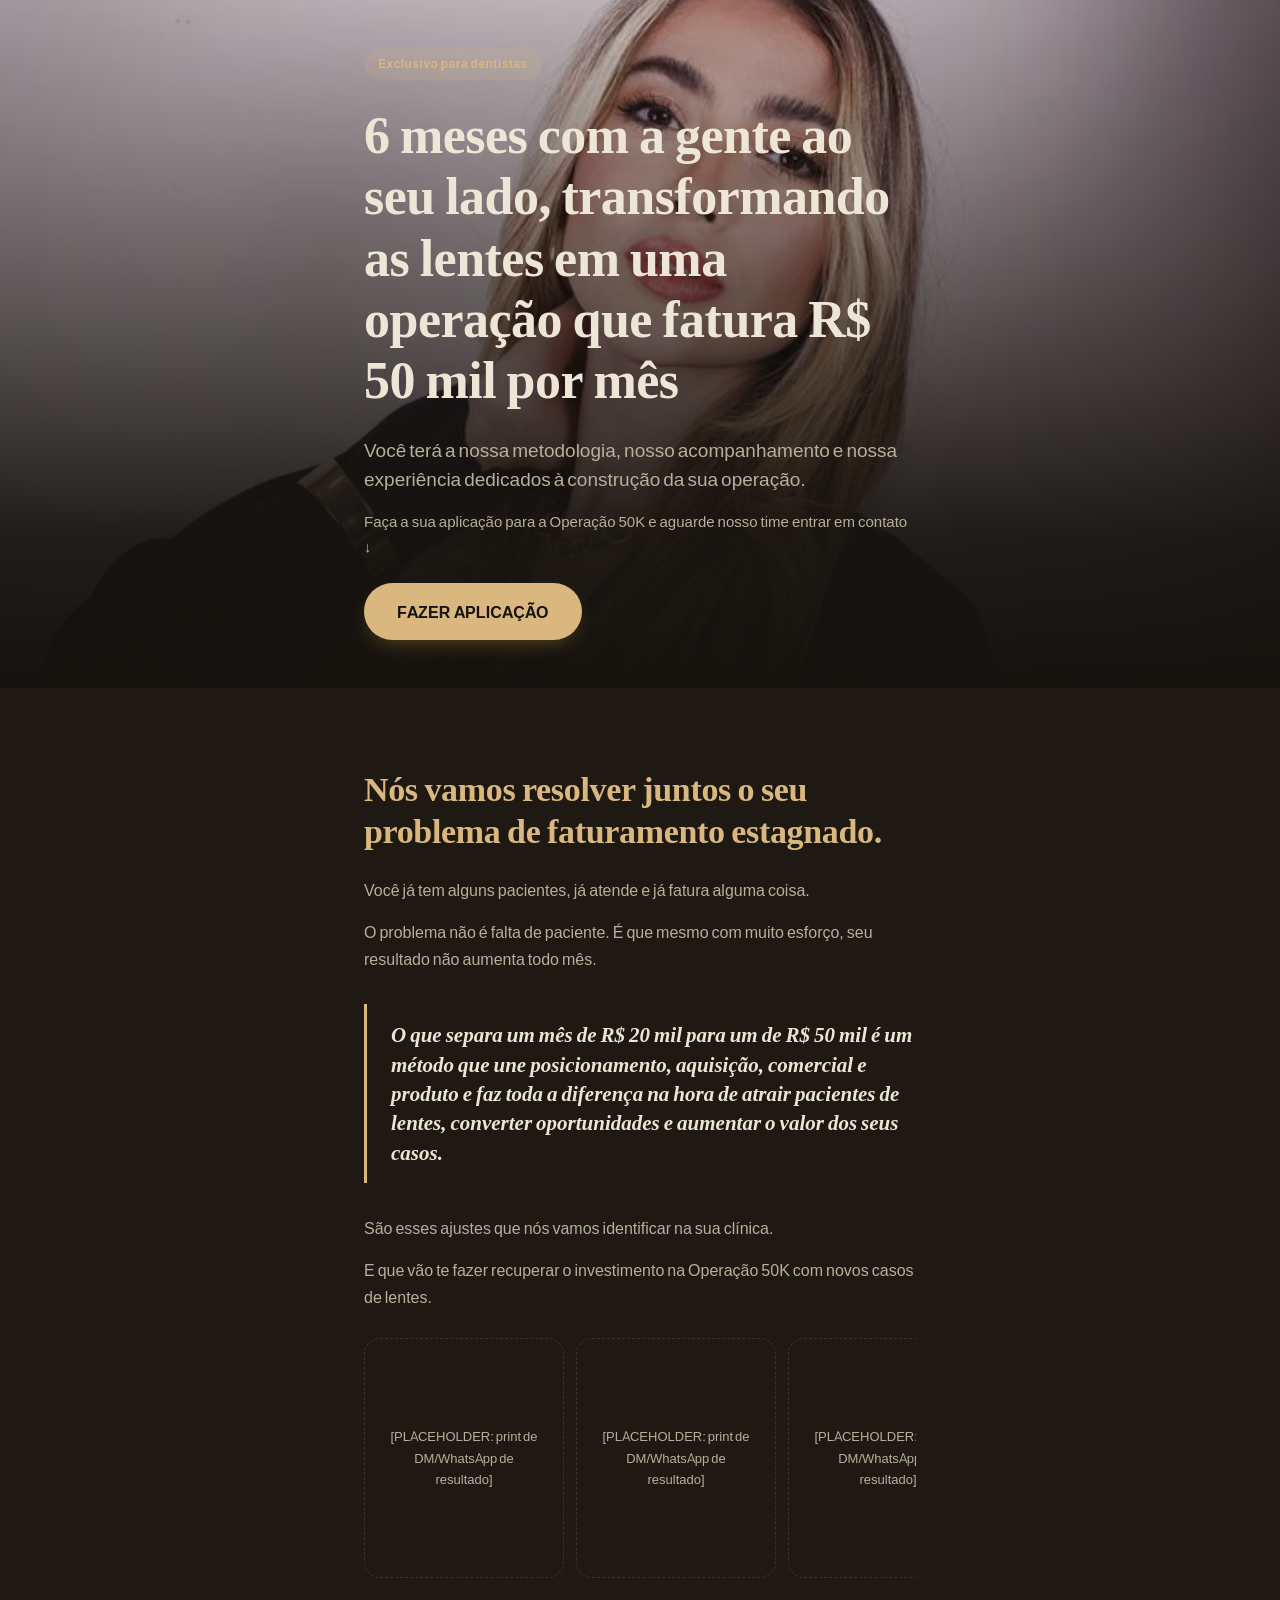
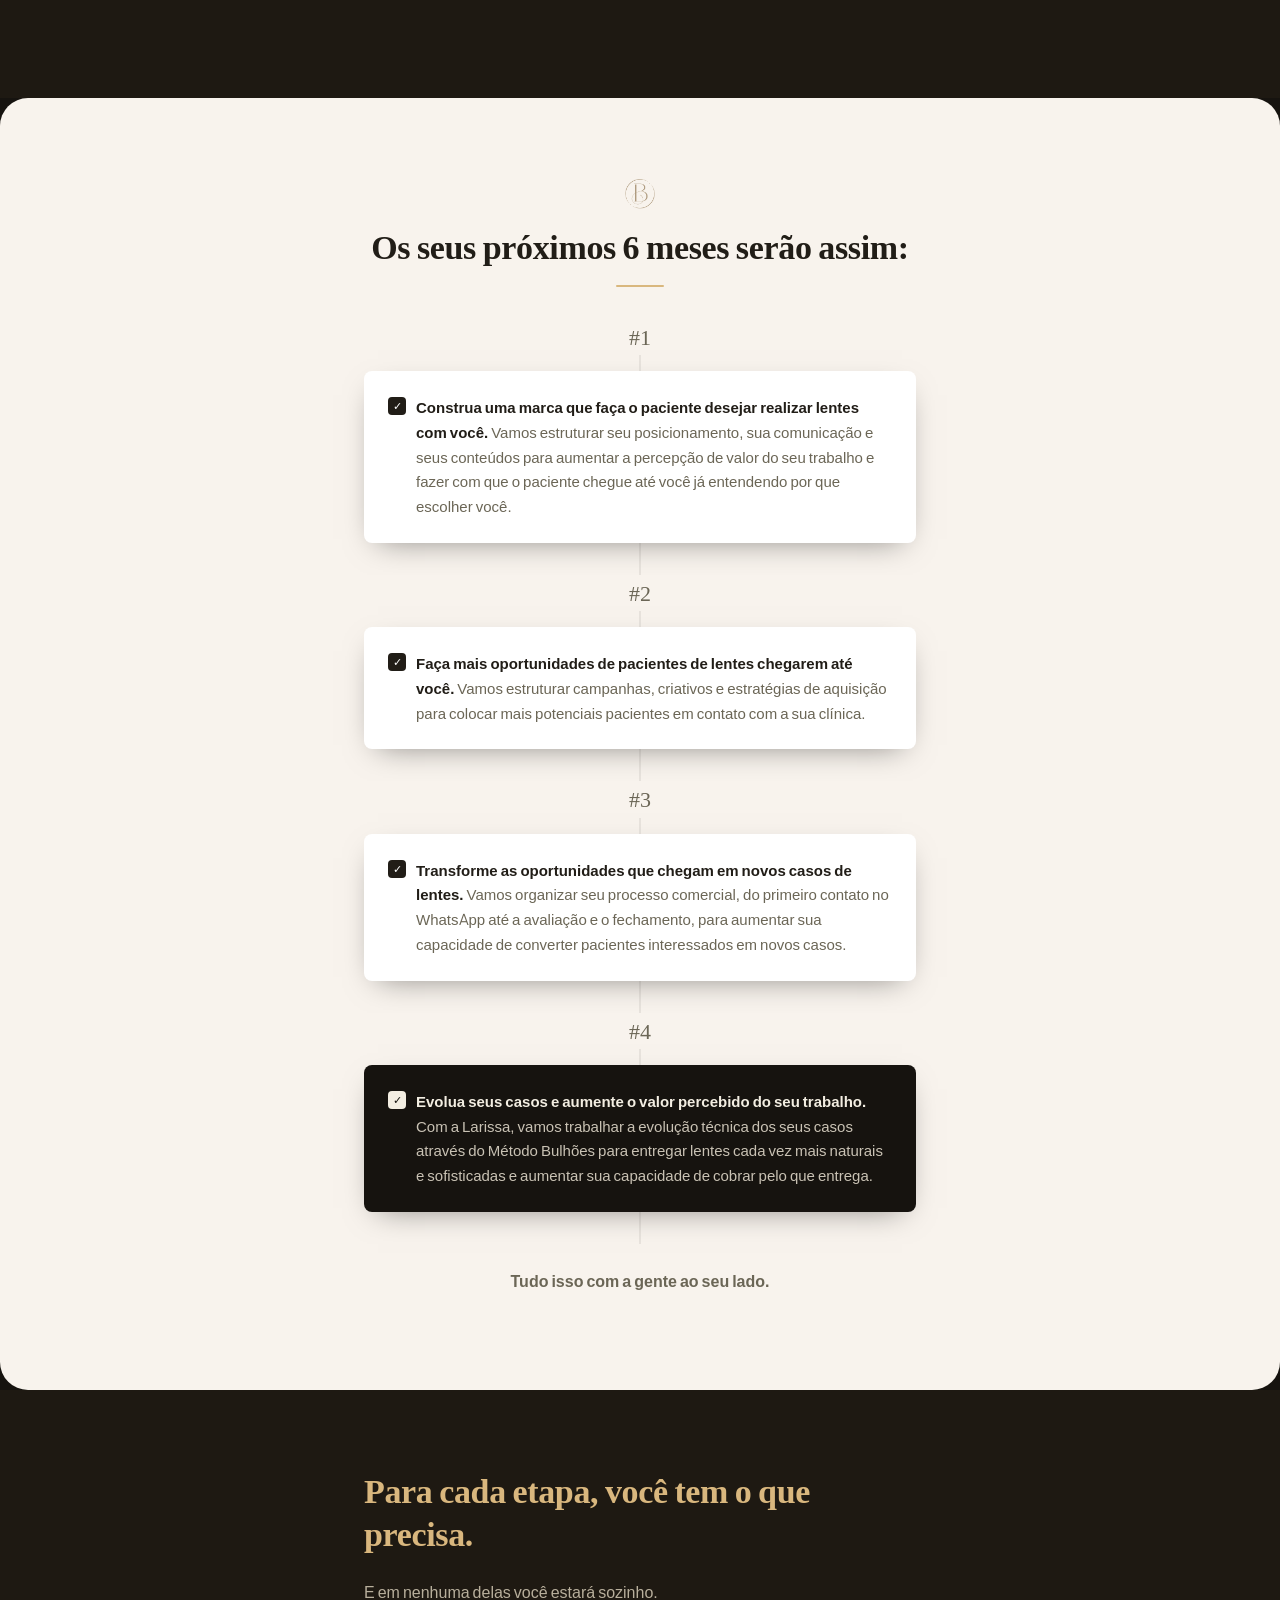
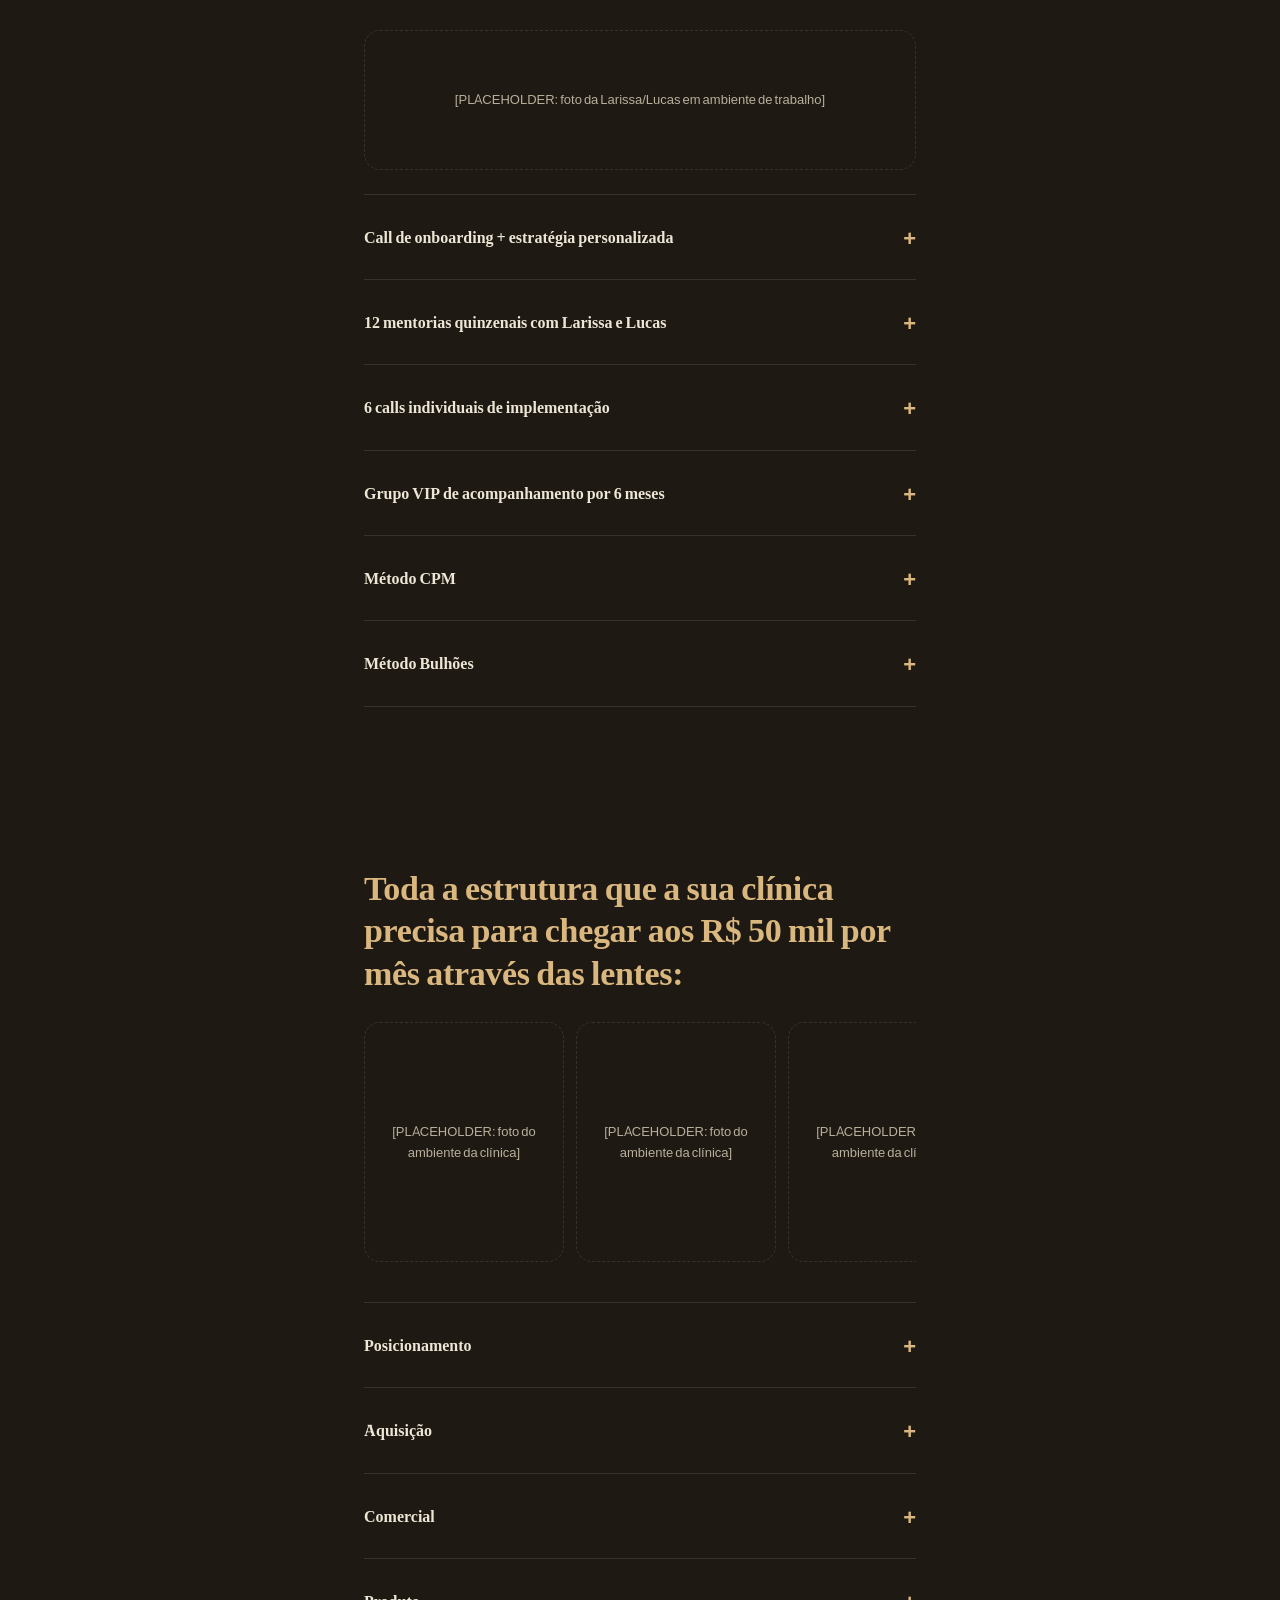
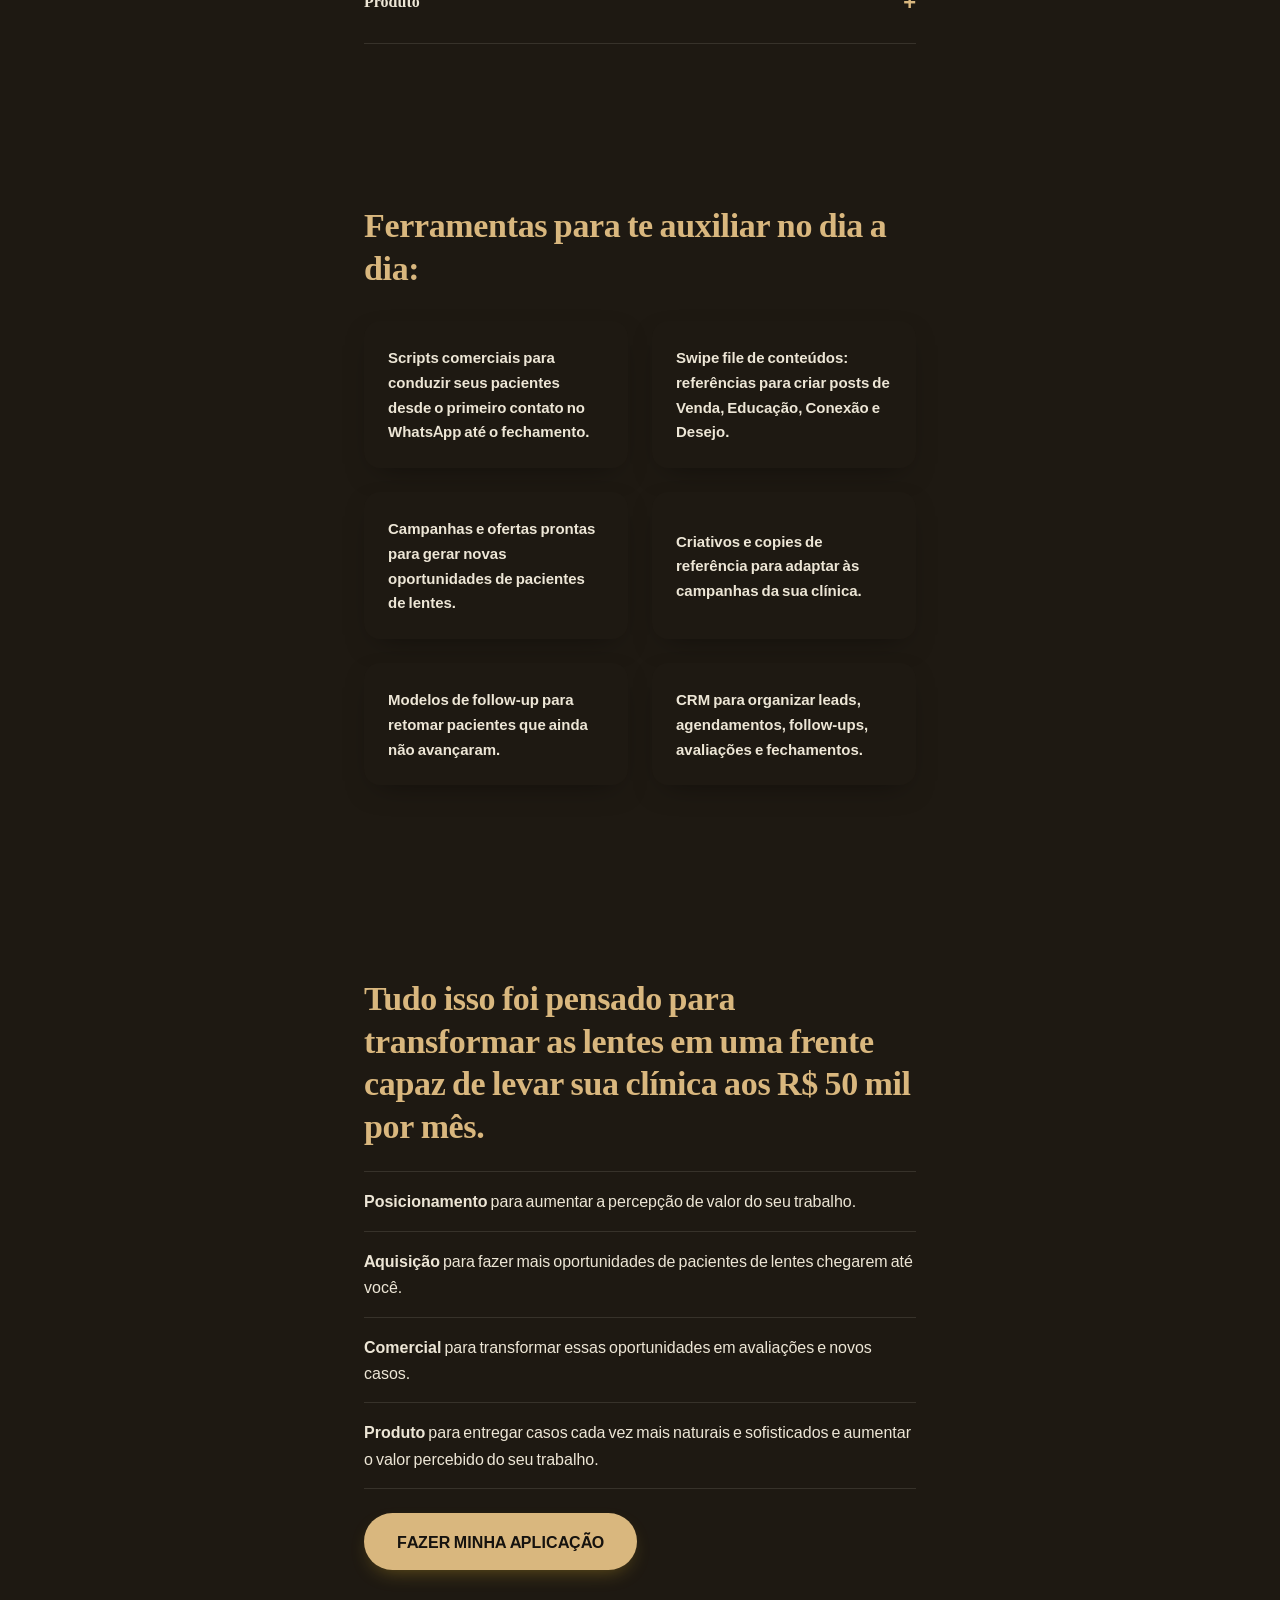
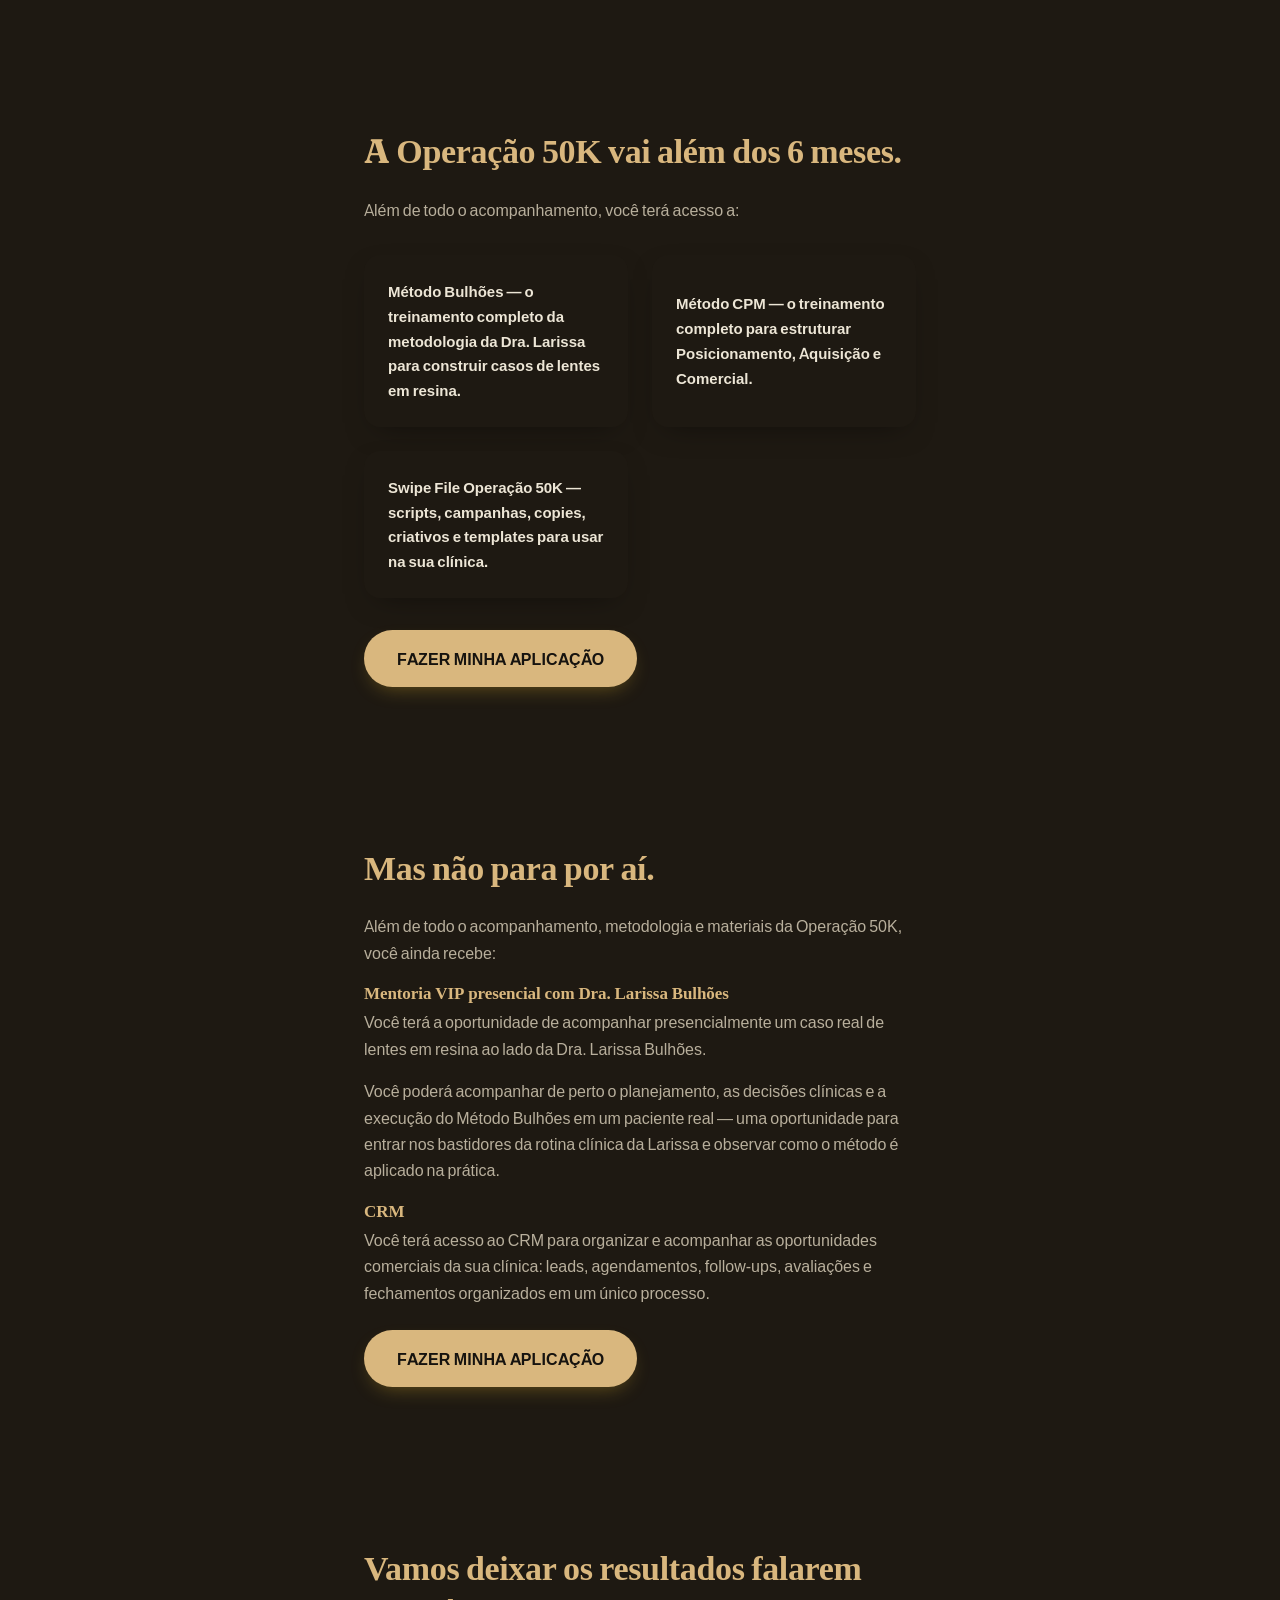
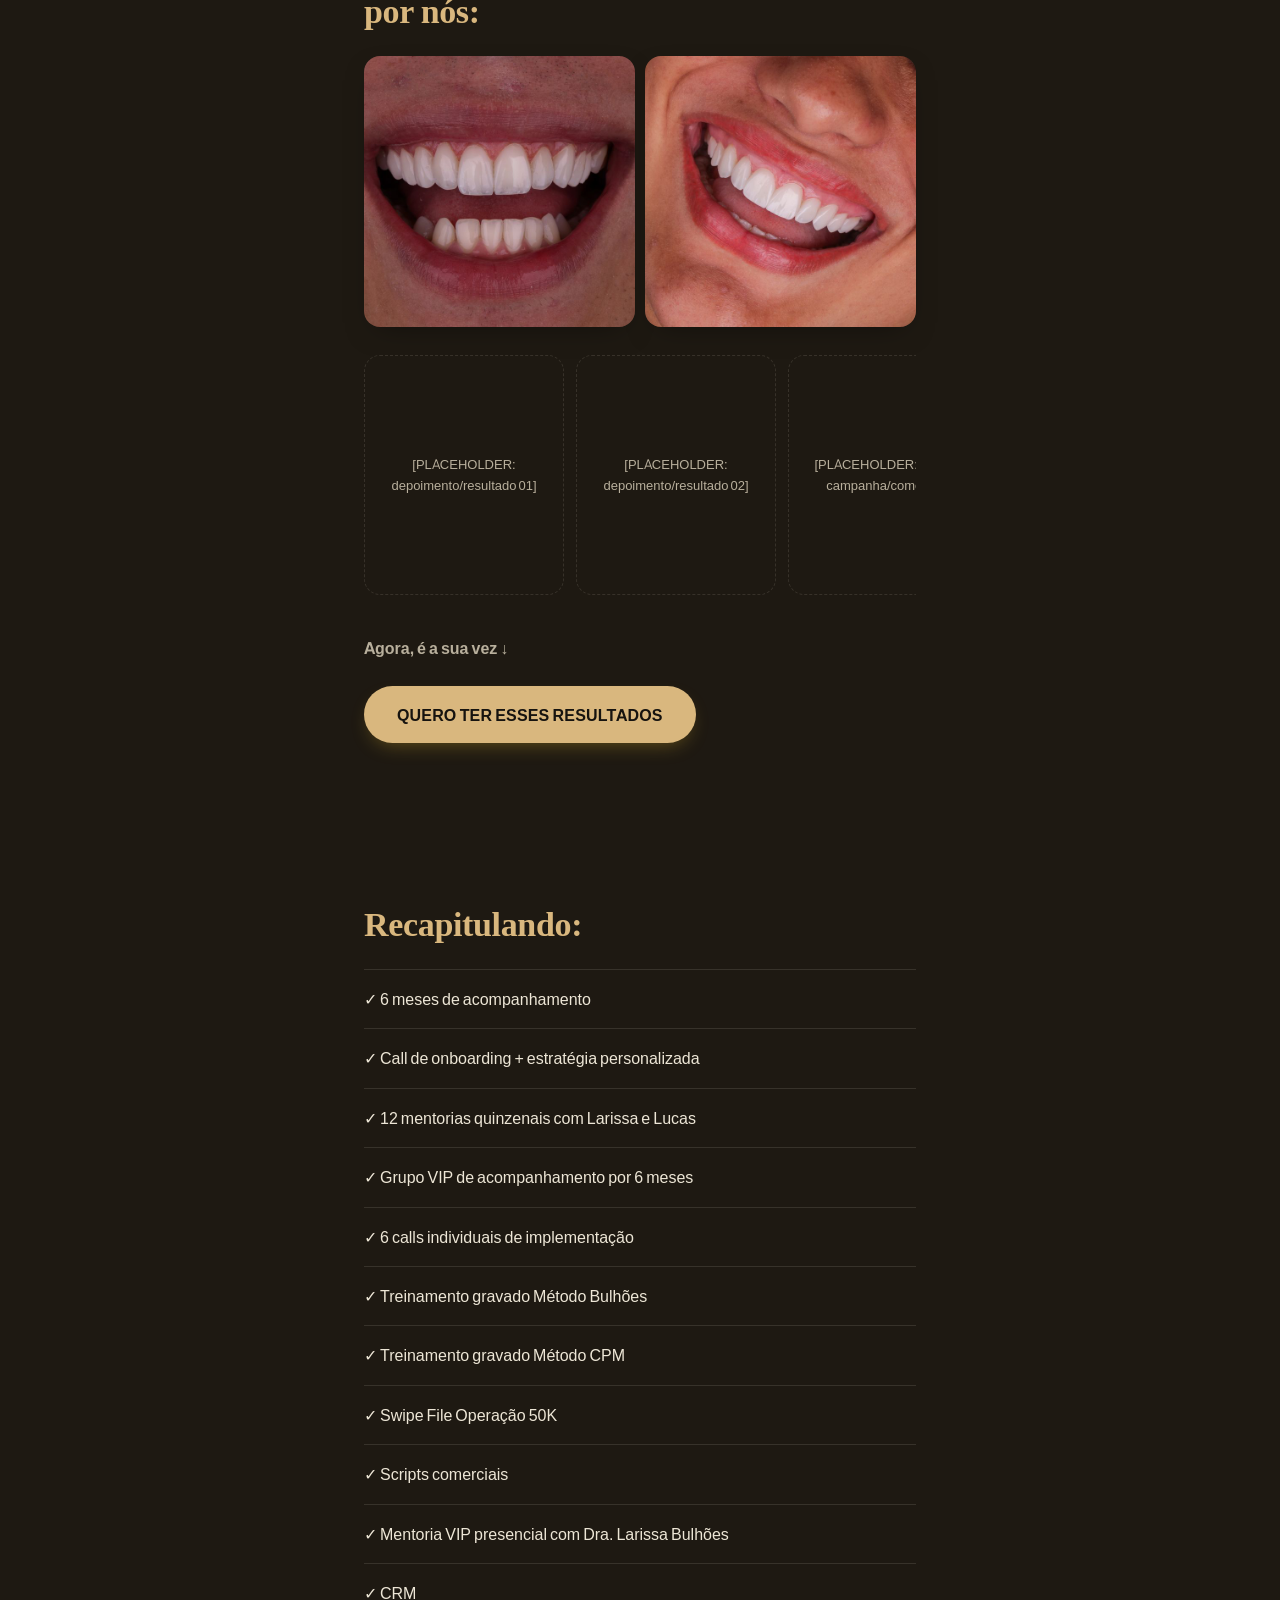
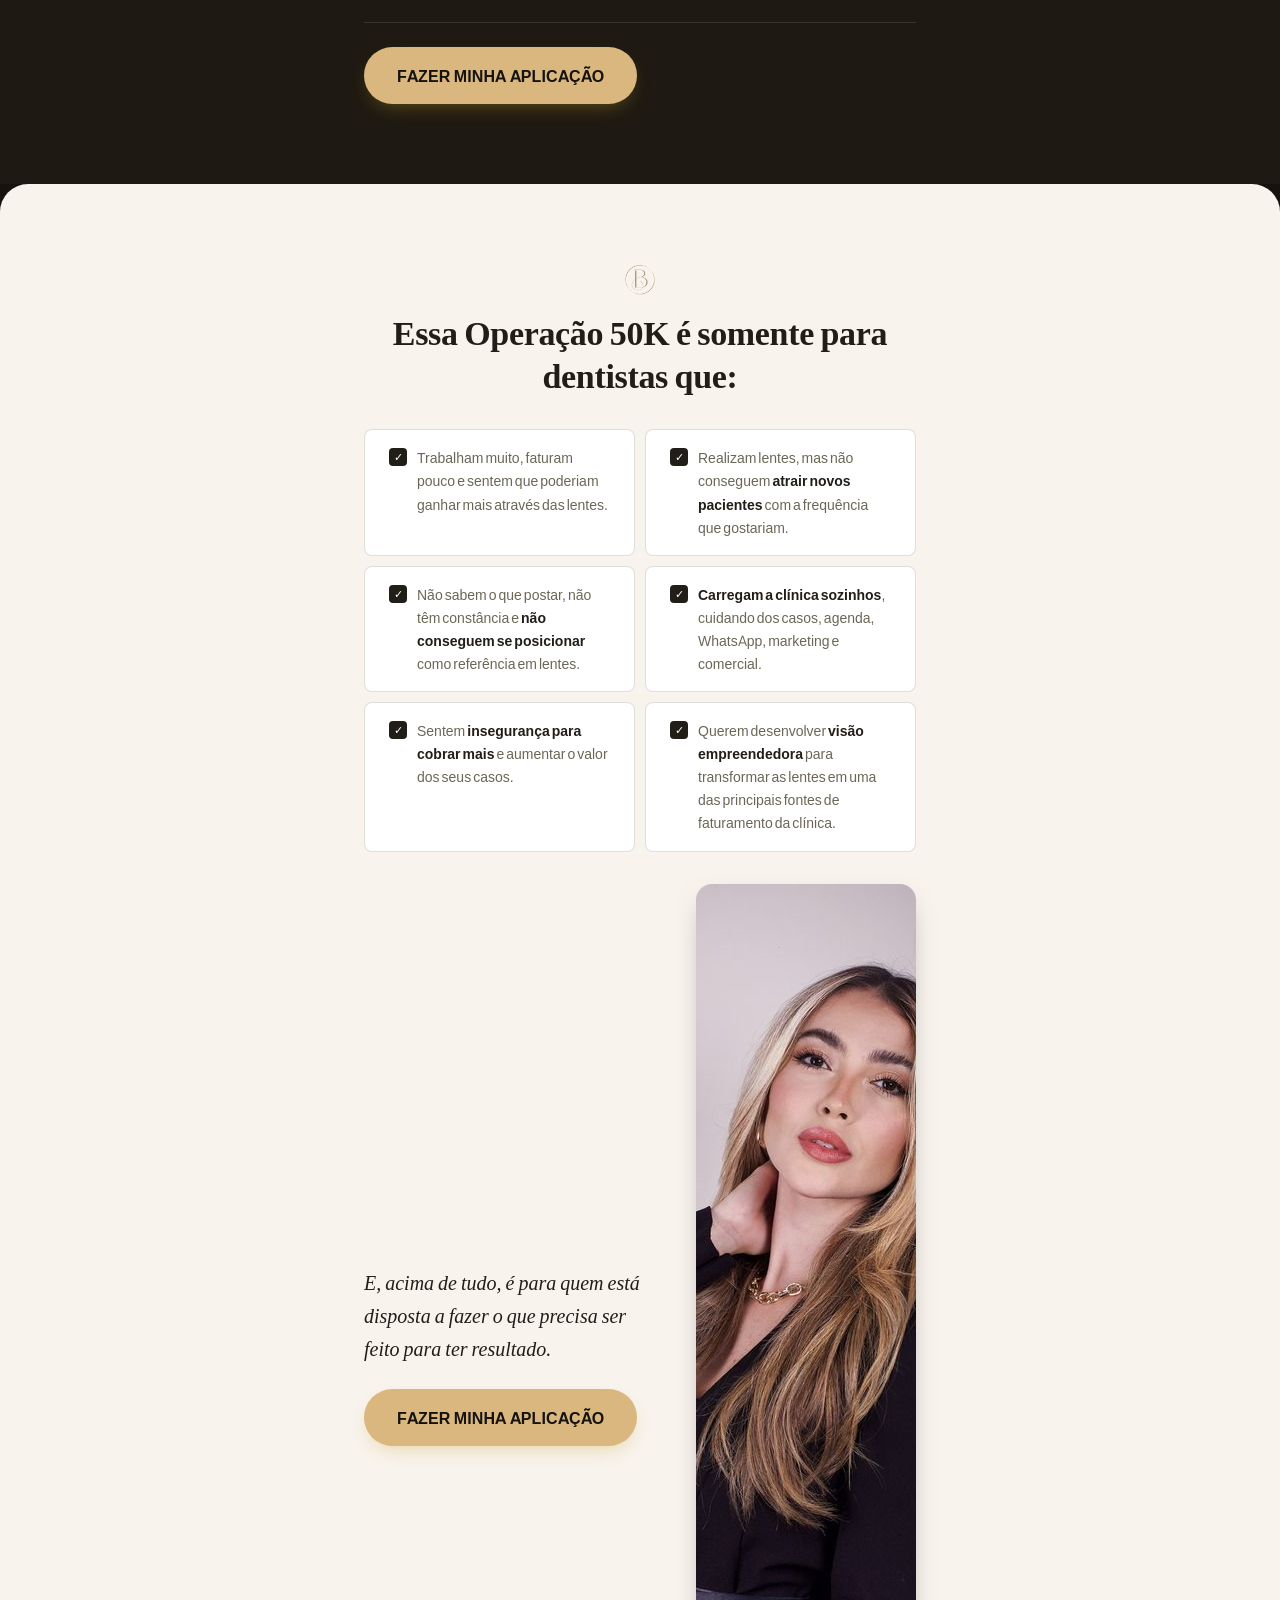
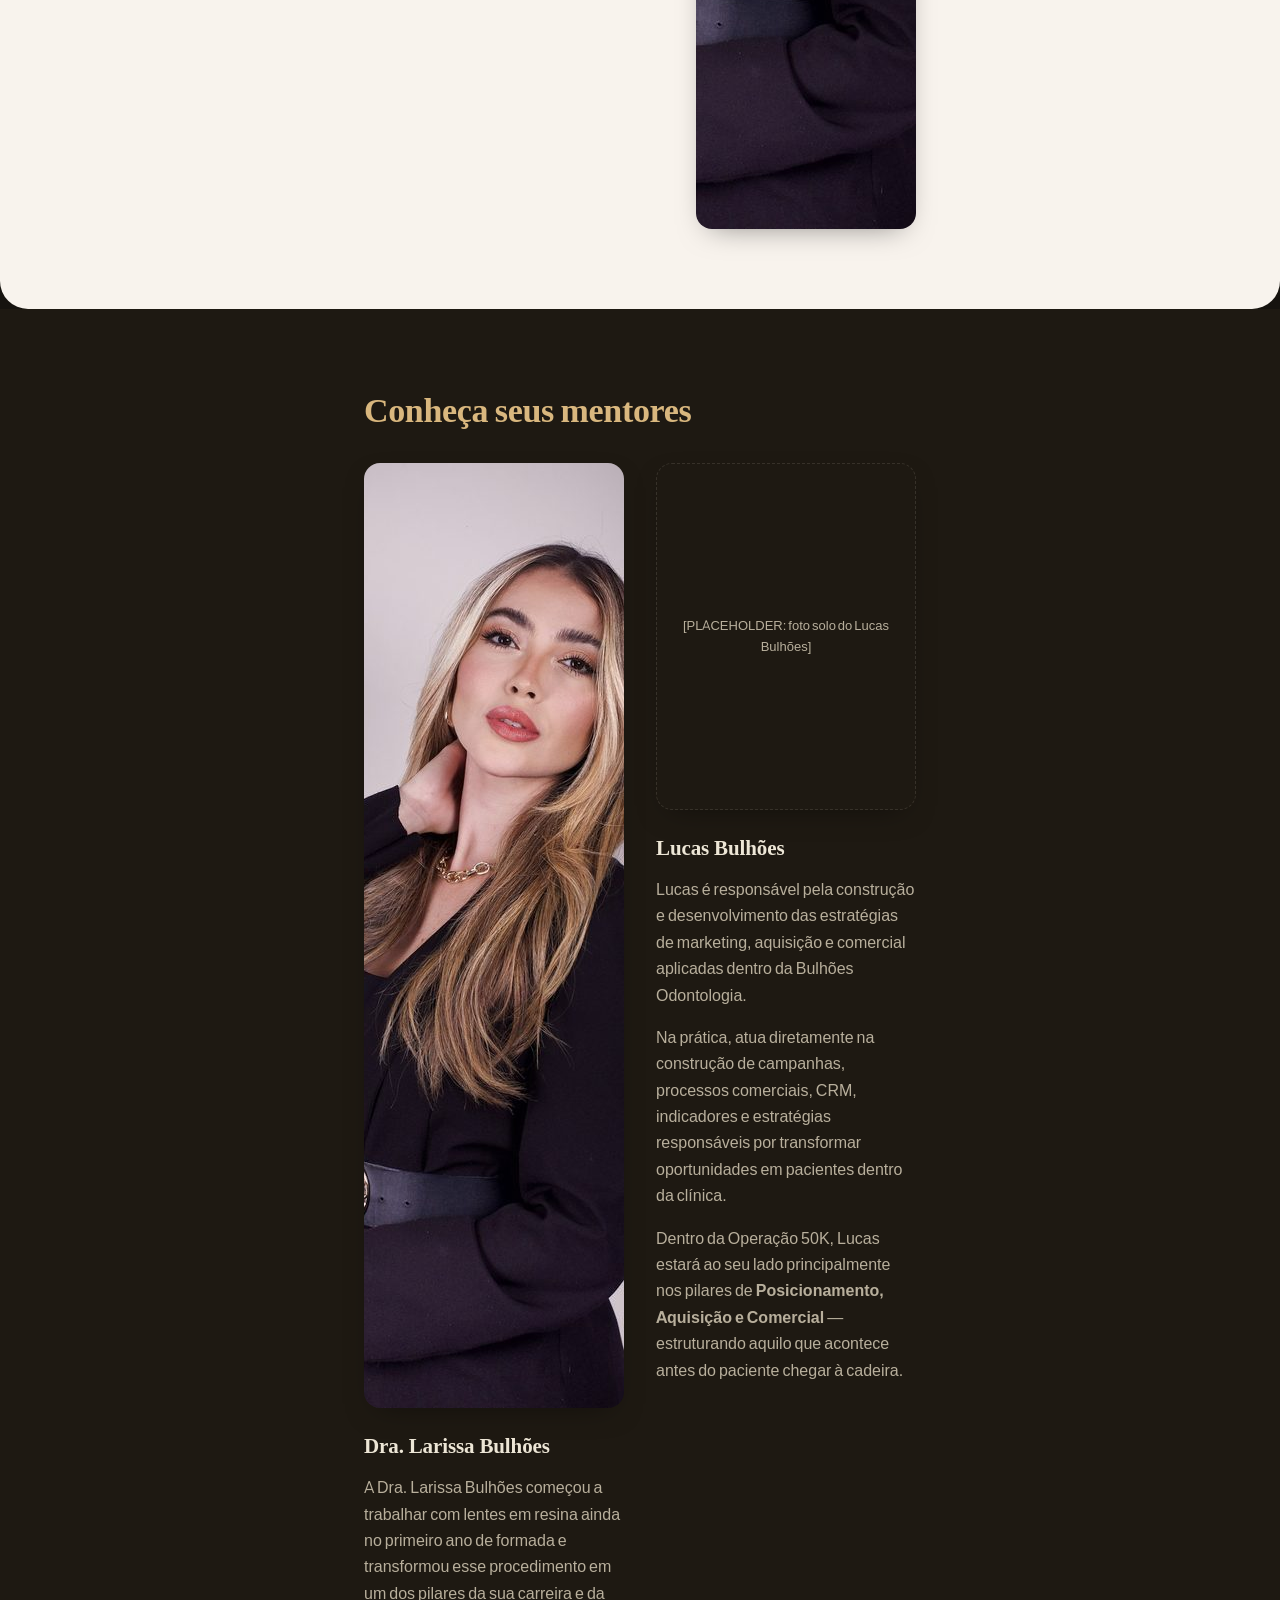
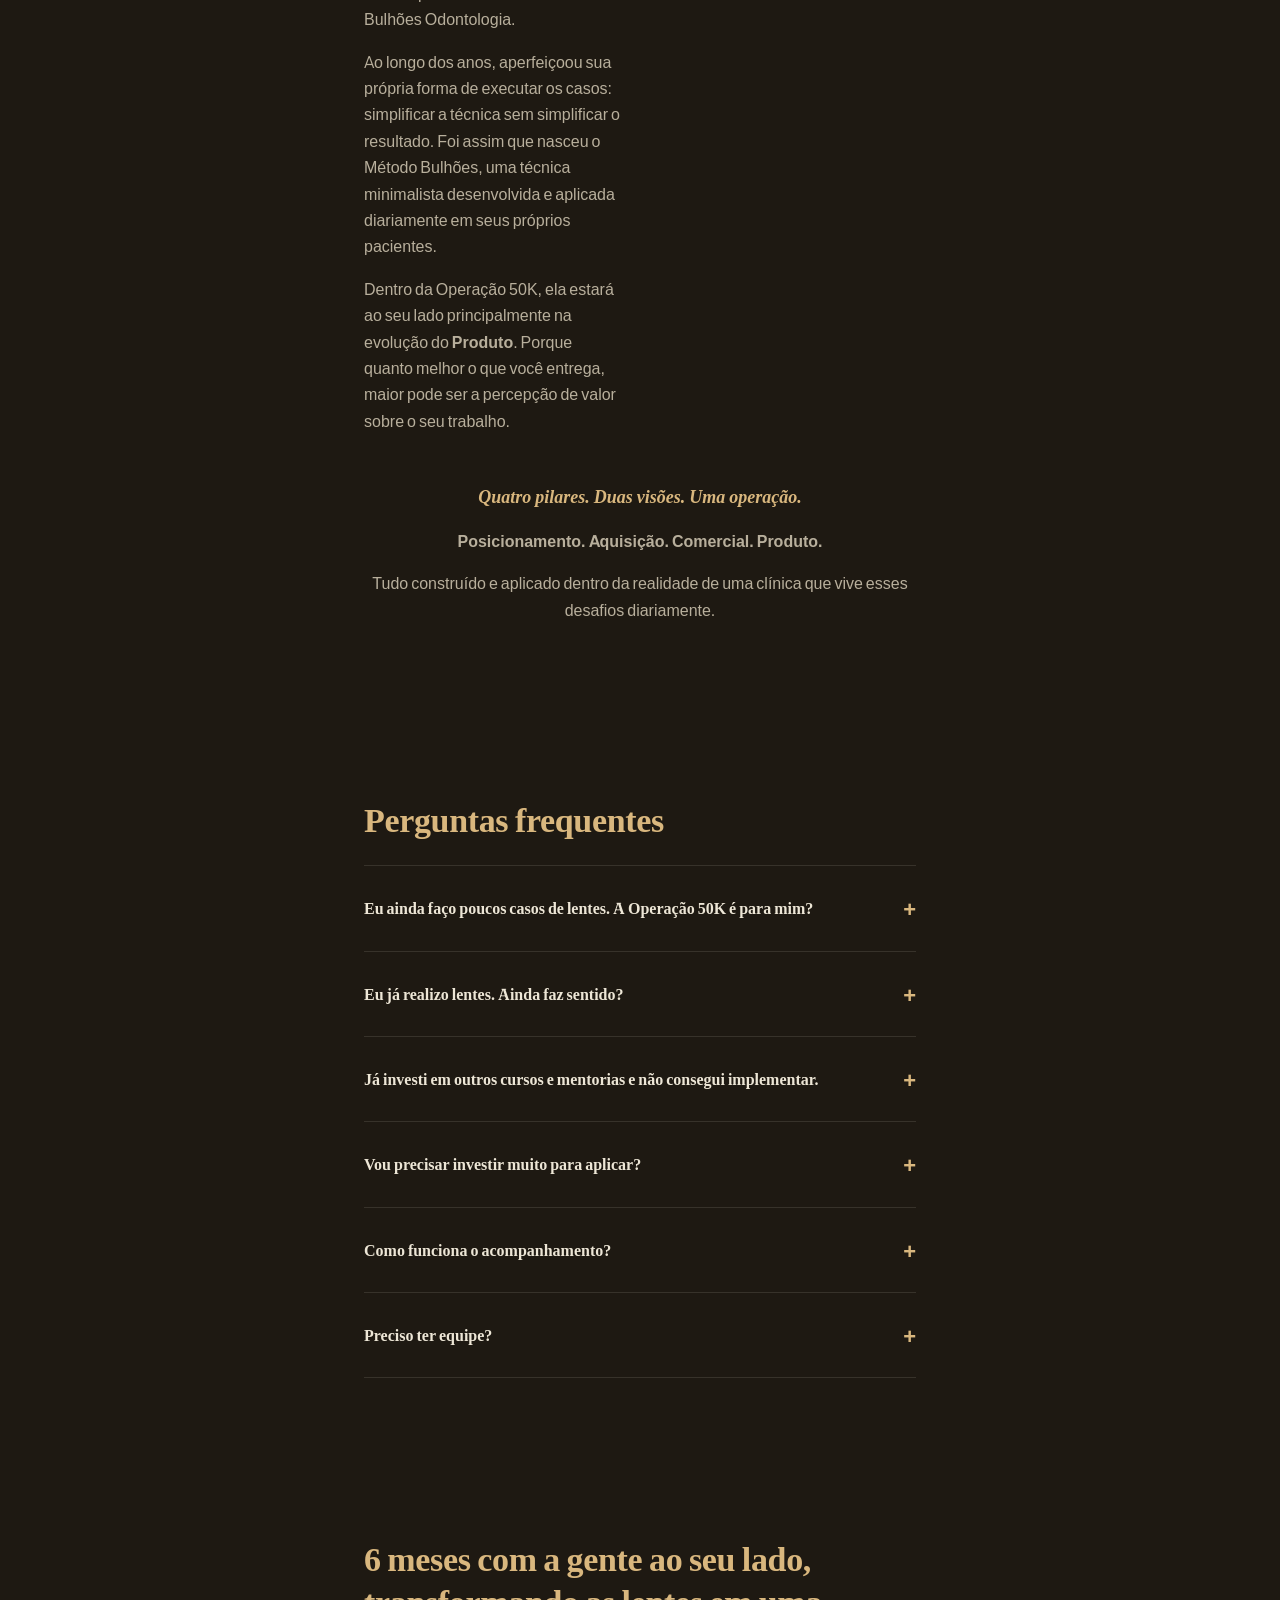
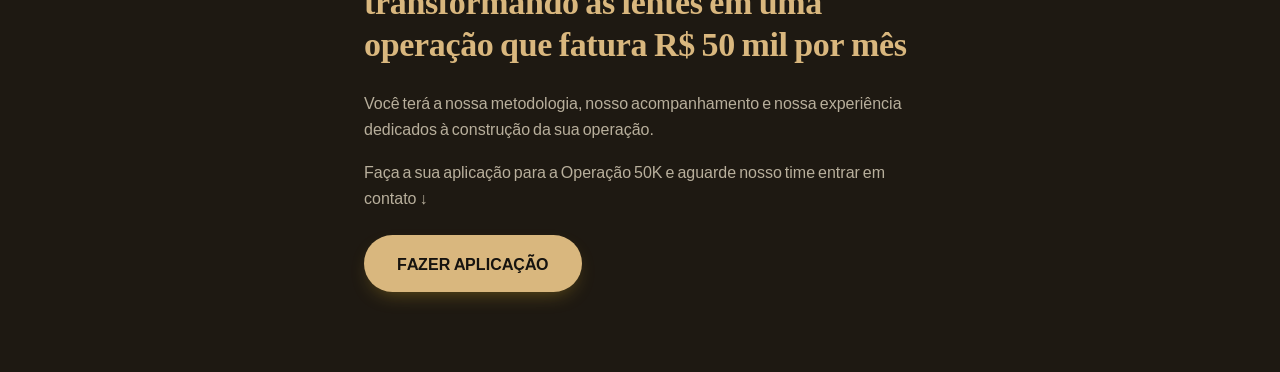
==== commit 32bf3b81: "Update index.html" ====
--- a/index.html
+++ b/index.html
@@ -52,32 +52,44 @@
   </section>
 
   <!-- ============ BLOCO 3 — OS PRÓXIMOS 6 MESES ============ -->
-  <section class="section section--dark">
-    <div class="container">
-      <h2>Os seus próximos 6 meses serão assim:</h2>
-      <ol class="process-steps">
-        <li class="process-step">
-          <h4>Posicionamento</h4>
-          <p><strong>Construa uma marca que faça o paciente desejar realizar lentes com você.</strong></p>
-          <p>Vamos estruturar seu posicionamento, sua comunicação e seus conteúdos para aumentar a percepção de valor do seu trabalho e fazer com que o paciente chegue até você já entendendo por que escolher você.</p>
+  <section class="section section--alt section--light-card">
+    <div class="container">
+      <div class="section-header-centered">
+        <img src="logo-bulhoes-opt.png" alt="" class="section-logo">
+        <h2>Os seus próximos 6 meses serão assim:</h2>
+        <div class="rule-short"></div>
+      </div>
+      <ol class="timeline-centered">
+        <li class="timeline-item">
+          <span class="timeline-number">#1</span>
+          <div class="timeline-card">
+            <span class="timeline-check" aria-hidden="true">✓</span>
+            <p><strong>Construa uma marca que faça o paciente desejar realizar lentes com você.</strong> Vamos estruturar seu posicionamento, sua comunicação e seus conteúdos para aumentar a percepção de valor do seu trabalho e fazer com que o paciente chegue até você já entendendo por que escolher você.</p>
+          </div>
         </li>
-        <li class="process-step">
-          <h4>Aquisição</h4>
-          <p><strong>Faça mais oportunidades de pacientes de lentes chegarem até você.</strong></p>
-          <p>Vamos estruturar campanhas, criativos e estratégias de aquisição para colocar mais potenciais pacientes em contato com a sua clínica.</p>
+        <li class="timeline-item">
+          <span class="timeline-number">#2</span>
+          <div class="timeline-card">
+            <span class="timeline-check" aria-hidden="true">✓</span>
+            <p><strong>Faça mais oportunidades de pacientes de lentes chegarem até você.</strong> Vamos estruturar campanhas, criativos e estratégias de aquisição para colocar mais potenciais pacientes em contato com a sua clínica.</p>
+          </div>
         </li>
-        <li class="process-step">
-          <h4>Comercial</h4>
-          <p><strong>Transforme as oportunidades que chegam em novos casos de lentes.</strong></p>
-          <p>Vamos organizar seu processo comercial, do primeiro contato no WhatsApp até a avaliação e o fechamento, para aumentar sua capacidade de converter pacientes interessados em novos casos.</p>
+        <li class="timeline-item">
+          <span class="timeline-number">#3</span>
+          <div class="timeline-card">
+            <span class="timeline-check" aria-hidden="true">✓</span>
+            <p><strong>Transforme as oportunidades que chegam em novos casos de lentes.</strong> Vamos organizar seu processo comercial, do primeiro contato no WhatsApp até a avaliação e o fechamento, para aumentar sua capacidade de converter pacientes interessados em novos casos.</p>
+          </div>
         </li>
-        <li class="process-step">
-          <h4>Produto</h4>
-          <p><strong>Evolua seus casos e aumente o valor percebido do seu trabalho.</strong></p>
-          <p>Com a Larissa, vamos trabalhar a evolução técnica dos seus casos através do Método Bulhões para entregar lentes cada vez mais naturais e sofisticadas e aumentar sua capacidade de cobrar pelo que entrega.</p>
+        <li class="timeline-item timeline-item--dark">
+          <span class="timeline-number">#4</span>
+          <div class="timeline-card">
+            <span class="timeline-check" aria-hidden="true">✓</span>
+            <p><strong>Evolua seus casos e aumente o valor percebido do seu trabalho.</strong> Com a Larissa, vamos trabalhar a evolução técnica dos seus casos através do Método Bulhões para entregar lentes cada vez mais naturais e sofisticadas e aumentar sua capacidade de cobrar pelo que entrega.</p>
+          </div>
         </li>
       </ol>
-      <p><strong>Tudo isso com a gente ao seu lado.</strong></p>
+      <p class="timeline-closing">Tudo isso com a gente ao seu lado.</p>
     </div>
   </section>
 
@@ -117,7 +129,7 @@
   </section>
 
   <!-- ============ BLOCO 5 — TODA A ESTRUTURA ============ -->
-  <section class="section section--dark">
+  <section class="section section--alt">
     <div class="container">
       <h2>Toda a estrutura que a sua clínica precisa para chegar aos R$ 50 mil por mês através das lentes:</h2>
 
@@ -170,7 +182,7 @@
   </section>
 
   <!-- ============ BLOCO 7 — TRANSFORMAÇÃO ============ -->
-  <section class="section section--dark">
+  <section class="section section--alt">
     <div class="container">
       <h2>Tudo isso foi pensado para transformar as lentes em uma frente capaz de levar sua clínica aos <span class="highlight">R$ 50 mil por mês</span>.</h2>
       <ul class="check-list">
@@ -202,7 +214,7 @@
   </section>
 
   <!-- ============ BLOCO 9 — MAS NÃO PARA POR AÍ ============ -->
-  <section class="section section--dark">
+  <section class="section section--alt">
     <div class="container">
       <h2>Mas não para por aí.</h2>
       <p>Além de todo o acompanhamento, metodologia e materiais da Operação 50K, você ainda recebe:</p>
@@ -241,7 +253,7 @@
   </section>
 
   <!-- ============ BLOCO 11 — RECAPITULANDO ============ -->
-  <section class="section section--dark">
+  <section class="section section--alt">
     <div class="container">
       <h2>Recapitulando:</h2>
       <ul class="check-list">
@@ -264,22 +276,33 @@
   </section>
 
   <!-- ============ BLOCO 12 — PARA QUEM É ============ -->
-  <section class="section section--surface">
-    <div class="container">
-      <h2>A Operação 50K é somente para dentistas que:</h2>
-      <div class="pillars-grid">
-        <div class="plain-card"><p>Trabalham muito, faturam pouco e sentem que poderiam ganhar mais através das lentes.</p></div>
-        <div class="plain-card"><p>Realizam lentes, mas não conseguem atrair novos pacientes com a frequência que gostariam.</p></div>
-        <div class="plain-card"><p>Não sabem o que postar, não têm constância e não conseguem se posicionar como referência em lentes.</p></div>
-        <div class="plain-card"><p>Carregam a clínica sozinhos, cuidando dos casos, agenda, WhatsApp, marketing e comercial.</p></div>
-        <div class="plain-card"><p>Sentem insegurança para cobrar mais e aumentar o valor dos seus casos.</p></div>
-        <div class="plain-card"><p>Querem transformar as lentes em uma das principais fontes de faturamento da clínica e chegar aos R$ 50 mil por mês.</p></div>
+  <section class="section section--surface section--light-card">
+    <div class="container">
+      <div class="section-header-centered">
+        <img src="logo-bulhoes-opt.png" alt="" class="section-logo">
+        <h2>Essa Operação 50K é somente para dentistas que:</h2>
+      </div>
+      <div class="qualify-grid">
+        <div class="qualify-card"><span class="timeline-check" aria-hidden="true">✓</span><p>Trabalham muito, faturam pouco e sentem que poderiam ganhar mais através das lentes.</p></div>
+        <div class="qualify-card"><span class="timeline-check" aria-hidden="true">✓</span><p>Realizam lentes, mas não conseguem <strong>atrair novos pacientes</strong> com a frequência que gostariam.</p></div>
+        <div class="qualify-card"><span class="timeline-check" aria-hidden="true">✓</span><p>Não sabem o que postar, não têm constância e <strong>não conseguem se posicionar</strong> como referência em lentes.</p></div>
+        <div class="qualify-card"><span class="timeline-check" aria-hidden="true">✓</span><p><strong>Carregam a clínica sozinhos</strong>, cuidando dos casos, agenda, WhatsApp, marketing e comercial.</p></div>
+        <div class="qualify-card"><span class="timeline-check" aria-hidden="true">✓</span><p>Sentem <strong>insegurança para cobrar mais</strong> e aumentar o valor dos seus casos.</p></div>
+        <div class="qualify-card"><span class="timeline-check" aria-hidden="true">✓</span><p>Querem desenvolver <strong>visão empreendedora</strong> para transformar as lentes em uma das principais fontes de faturamento da clínica.</p></div>
+      </div>
+
+      <div class="closing-row">
+        <div class="closing-row-text">
+          <p class="closing-quote">E, acima de tudo, é para quem está disposta a fazer o que precisa ser feito para ter resultado.</p>
+          <button type="button" class="btn" data-open-funnel>FAZER MINHA APLICAÇÃO</button>
+        </div>
+        <img src="larissa-retrato.jpg" alt="Dra. Larissa Bulhões" class="closing-row-photo" width="700" height="945" loading="lazy">
       </div>
     </div>
   </section>
 
   <!-- ============ BLOCO 13 — MENTORES ============ -->
-  <section class="section section--dark">
+  <section class="section section--alt">
     <div class="container">
       <h2>Conheça seus mentores</h2>
       <div class="mentor-grid">
@@ -337,7 +360,7 @@
   </section>
 
   <!-- ============ BLOCO 15 — CTA FINAL ============ -->
-  <section class="section section--dark">
+  <section class="section section--alt">
     <div class="container">
       <h2>6 meses com a gente ao seu lado, transformando as lentes em uma operação que fatura R$ 50 mil por mês</h2>
       <p>Você terá a nossa metodologia, nosso acompanhamento e nossa experiência dedicados à construção da sua operação.</p>
--- a/styles.css
+++ b/styles.css
@@ -594,6 +594,82 @@
 .funnel-resume p { color: var(--funnel-ink-soft); }
 
 /* =====================================================================
+   HERO COM FOTO DE FUNDO
+   ===================================================================== */
+.hero-photo {
+  position: relative;
+  min-height: 560px;
+  display: flex;
+  align-items: flex-end;
+  background-size: cover;
+  background-position: center 20%;
+  background-color: var(--color-dark);
+  overflow: hidden;
+}
+.hero-photo::before {
+  content: "";
+  position: absolute;
+  inset: 0;
+  background: linear-gradient(180deg, rgba(22, 19, 15, 0.15) 0%, rgba(22, 19, 15, 0.94) 78%, rgba(22, 19, 15, 1) 100%);
+}
+.hero-photo .container { position: relative; z-index: 1; padding-top: var(--space-5); padding-bottom: var(--space-5); }
+.hero-photo h1 { color: var(--color-ink); }
+.hero-photo .lede { font-size: 1.1875rem; line-height: 1.55; color: var(--color-ink-soft); max-width: 46ch; margin: 0 0 var(--space-2); }
+.hero-photo .hero-note { font-size: 0.9375rem; color: var(--color-ink-soft); margin: 0 0 var(--space-3); }
+
+/* =====================================================================
+   PLACEHOLDERS DE ASSETS FALTANTES
+   ===================================================================== */
+.asset-placeholder {
+  border: 1px dashed var(--color-border);
+  border-radius: var(--radius-lg);
+  padding: var(--space-3);
+  text-align: center;
+  color: var(--color-ink-soft);
+  font-size: 0.8125rem;
+  background: var(--color-dark-alt);
+  display: flex;
+  align-items: center;
+  justify-content: center;
+  min-height: 140px;
+}
+.section--surface .asset-placeholder { background: var(--color-cream-alt); }
+
+.scroll-row {
+  display: flex;
+  gap: 12px;
+  overflow-x: auto;
+  padding: 4px 0 var(--space-2);
+  margin: var(--space-3) 0;
+  -webkit-overflow-scrolling: touch;
+}
+.scroll-row > * { flex: 0 0 200px; }
+.scroll-row img { width: 100%; height: 240px; object-fit: cover; border-radius: var(--radius-sm); box-shadow: var(--shadow-card); }
+.scroll-row .asset-placeholder { height: 240px; min-height: 0; }
+
+/* =====================================================================
+   MENTORES
+   ===================================================================== */
+.mentor-grid { display: grid; gap: var(--space-4); margin: var(--space-4) 0; }
+.mentor-card img, .mentor-card .asset-placeholder {
+  width: 100%;
+  border-radius: var(--radius-lg);
+  box-shadow: var(--shadow-card);
+  margin-bottom: var(--space-3);
+  object-fit: cover;
+}
+.mentor-card h3 { margin-bottom: var(--space-2); }
+.mentor-tagline {
+  font-family: var(--font-serif);
+  font-style: italic;
+  font-weight: 600;
+  text-align: center;
+  color: var(--color-gold);
+  font-size: 1.125rem;
+  margin: var(--space-4) 0 var(--space-2);
+}
+
+/* =====================================================================
    RESPONSIVE
    ===================================================================== */
 @media (max-width: 420px) {
@@ -601,4 +677,114 @@
 }
 @media (min-width: 560px) {
   .compare { grid-template-columns: 1fr 1fr; }
-}
+  .mentor-grid { grid-template-columns: 1fr 1fr; }
+}
+
+/* =====================================================================
+   CABEÇALHO CENTRALIZADO (logo + título + regra curta)
+   ===================================================================== */
+.section-header-centered { text-align: center; margin-bottom: var(--space-4); }
+.section-logo { width: 32px; height: 32px; margin: 0 auto var(--space-2); opacity: 0.85; }
+.section-header-centered h2 { margin-bottom: var(--space-2); }
+.rule-short { width: 48px; height: 2px; background: var(--color-gold); margin: 0 auto var(--space-2); border-radius: 2px; }
+
+/* =====================================================================
+   TIMELINE CONECTADA (#1, #2, #3, #4)
+   ===================================================================== */
+.timeline-centered { list-style: none; margin: var(--space-3) 0; padding: 0; position: relative; }
+.timeline-centered::before {
+  content: "";
+  position: absolute;
+  top: 0; bottom: 0; left: 50%;
+  width: 1px;
+  background: var(--color-border);
+  transform: translateX(-50%);
+}
+.timeline-item { position: relative; text-align: center; padding-bottom: var(--space-4); }
+.timeline-number {
+  position: relative;
+  display: block;
+  font-family: var(--font-serif);
+  font-size: 1.375rem;
+  color: var(--color-ink-soft);
+  margin-bottom: var(--space-2);
+  background: var(--color-cream-alt);
+}
+.timeline-card {
+  position: relative;
+  text-align: left;
+  background: var(--color-surface);
+  border-radius: var(--radius-sm);
+  padding: var(--space-3);
+  box-shadow: var(--shadow-card);
+  display: flex;
+  gap: 10px;
+  align-items: flex-start;
+}
+.timeline-card p { margin: 0; font-size: 0.9375rem; color: var(--color-ink-soft); }
+.timeline-card strong { color: var(--color-ink); }
+.timeline-check {
+  flex-shrink: 0;
+  width: 18px;
+  height: 18px;
+  border-radius: 4px;
+  background: var(--color-ink);
+  color: var(--color-surface);
+  display: flex;
+  align-items: center;
+  justify-content: center;
+  font-size: 11px;
+  margin-top: 2px;
+}
+.timeline-item--dark .timeline-card { background: var(--color-dark); }
+.timeline-item--dark .timeline-card p { color: #C9C2B4; }
+.timeline-item--dark .timeline-card strong { color: var(--color-ink-inverse, #F3EEE2); }
+.timeline-item--dark .timeline-check { background: #F3EEE2; color: var(--color-dark); }
+.timeline-closing { text-align: center; font-weight: 600; margin-top: var(--space-2); }
+
+/* =====================================================================
+   GRADE "PARA QUEM É" + LINHA DE FECHAMENTO COM FOTO
+   ===================================================================== */
+.qualify-grid { display: grid; gap: 10px; margin: var(--space-3) 0 var(--space-4); }
+.qualify-card {
+  border: 1px solid var(--color-border);
+  border-radius: var(--radius-sm);
+  padding: var(--space-2) var(--space-3);
+  background: var(--color-surface);
+  display: flex;
+  gap: 10px;
+  align-items: flex-start;
+}
+.qualify-card p { margin: 0; font-size: 0.875rem; color: var(--color-ink-soft); }
+.qualify-card strong { color: var(--color-ink); }
+
+.closing-row { display: flex; flex-direction: column-reverse; gap: var(--space-4); align-items: center; }
+.closing-row-text { text-align: center; }
+.closing-quote { font-family: var(--font-serif); font-style: italic; font-size: 1.25rem; color: var(--color-ink); margin-bottom: var(--space-3); }
+.closing-row-photo { width: 100%; max-width: 280px; border-radius: var(--radius-lg); box-shadow: var(--shadow-card); object-fit: cover; }
+
+@media (min-width: 560px) {
+  .qualify-grid { grid-template-columns: 1fr 1fr; }
+  .closing-row { flex-direction: row; text-align: left; align-items: center; }
+  .closing-row-text { text-align: left; flex: 1; }
+  .closing-row-photo { max-width: 220px; flex-shrink: 0; }
+}
+
+/* =====================================================================
+   CARTÃO CLARO FLUTUANTE (usado nos blocos "Os próximos X meses" e
+   "Para quem é") — a página continua escura, só esses dois blocos viram
+   uma ilha clara com cantos arredondados, igual à referência.
+   ===================================================================== */
+.section--light-card {
+  --color-cream-alt: #F8F3ED;
+  --color-surface: #FFFFFF;
+  --color-ink: #211D17;
+  --color-ink-soft: #6B6656;
+  --color-border: rgba(36, 30, 24, 0.14);
+  --color-gold-dark: #8A6D2E;
+  background: var(--color-cream-alt);
+  color: var(--color-ink);
+  border-radius: 28px;
+}
+.section--light-card h2 { color: var(--color-ink); }
+.section--light-card .highlight { color: var(--color-gold-dark); }
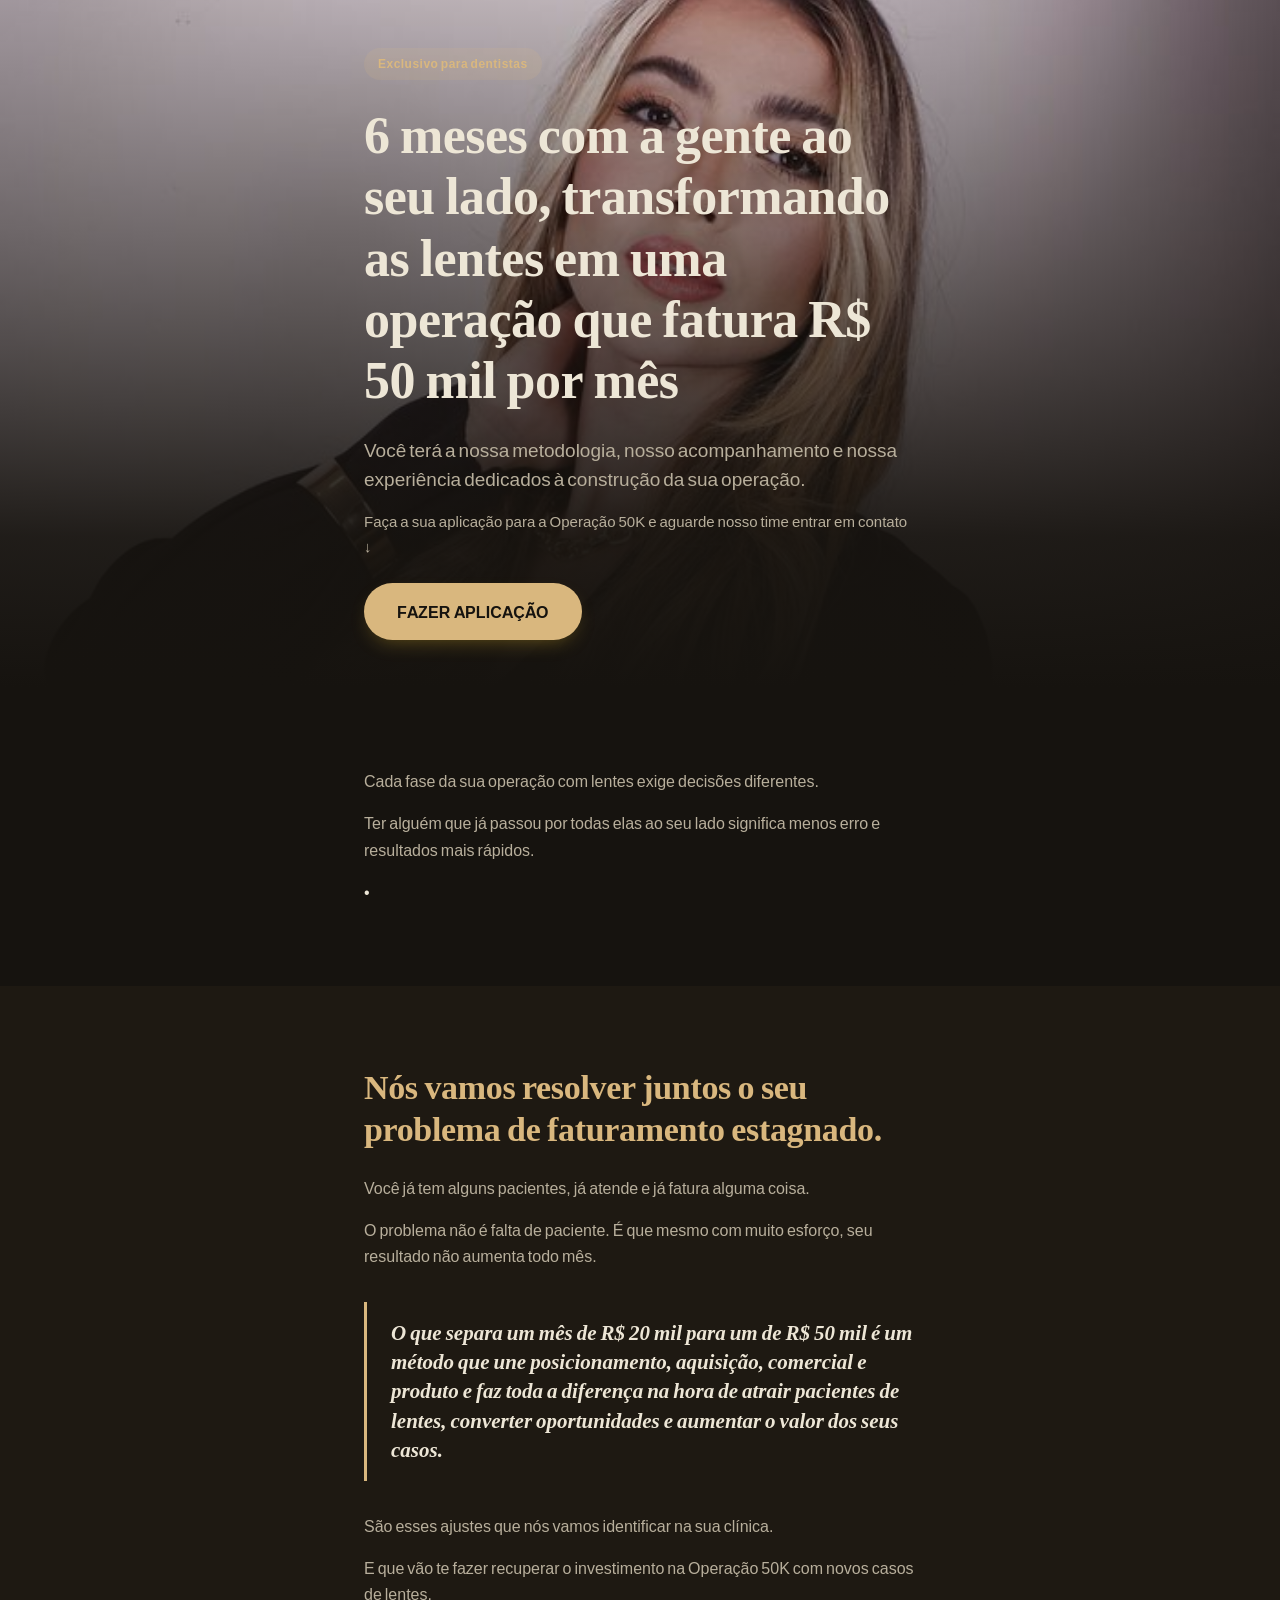
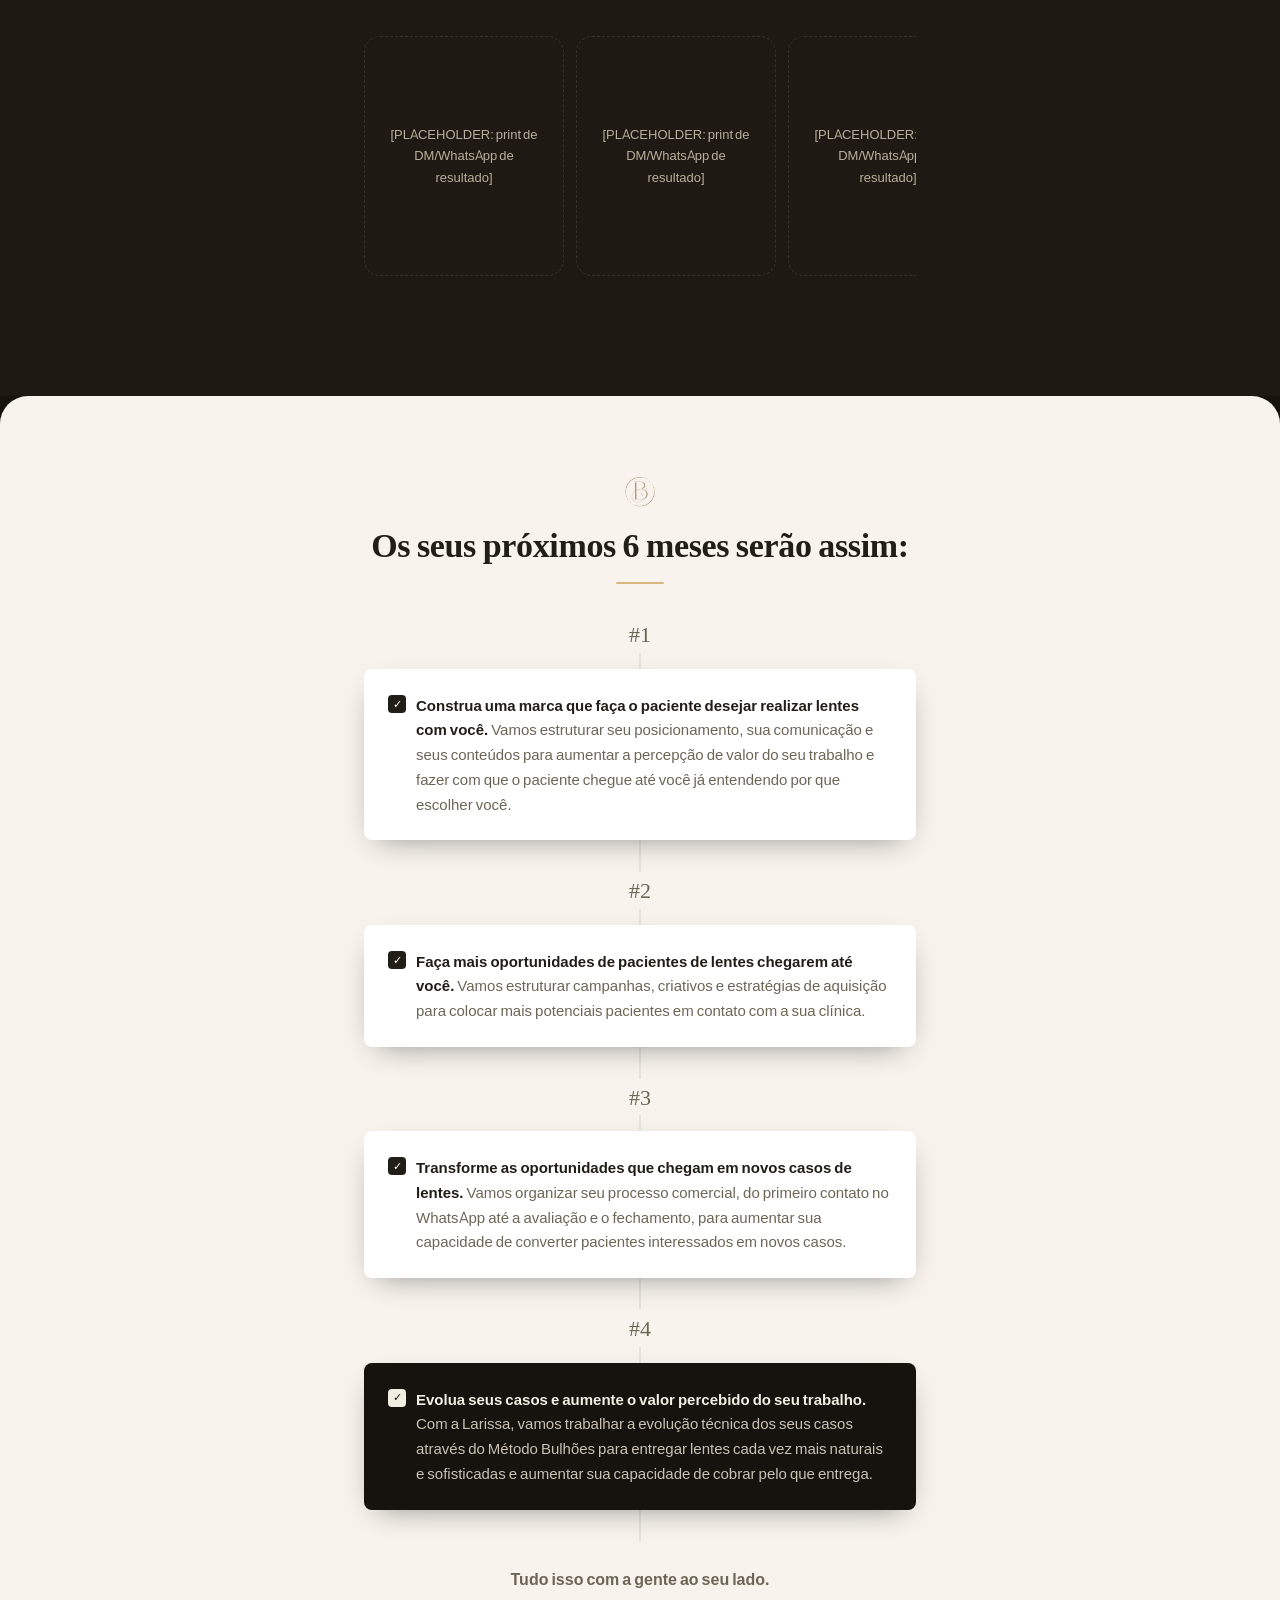
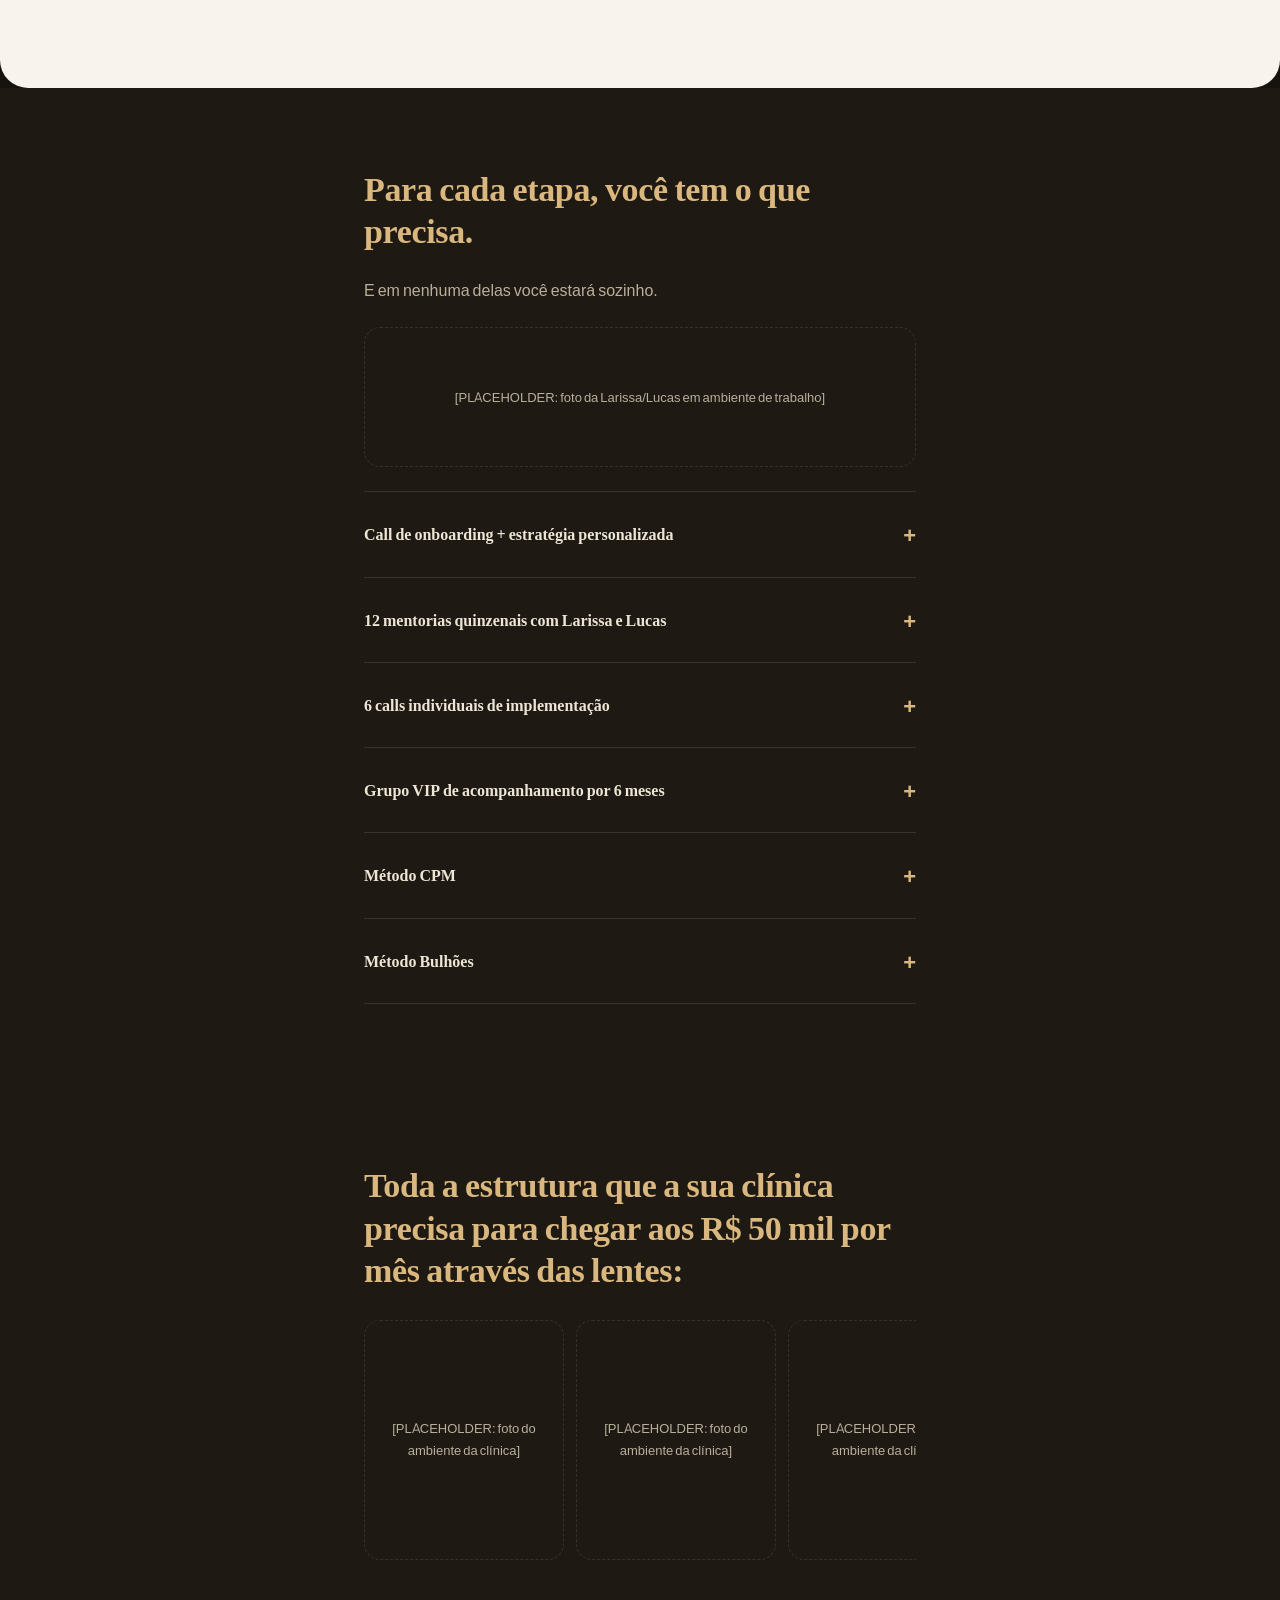
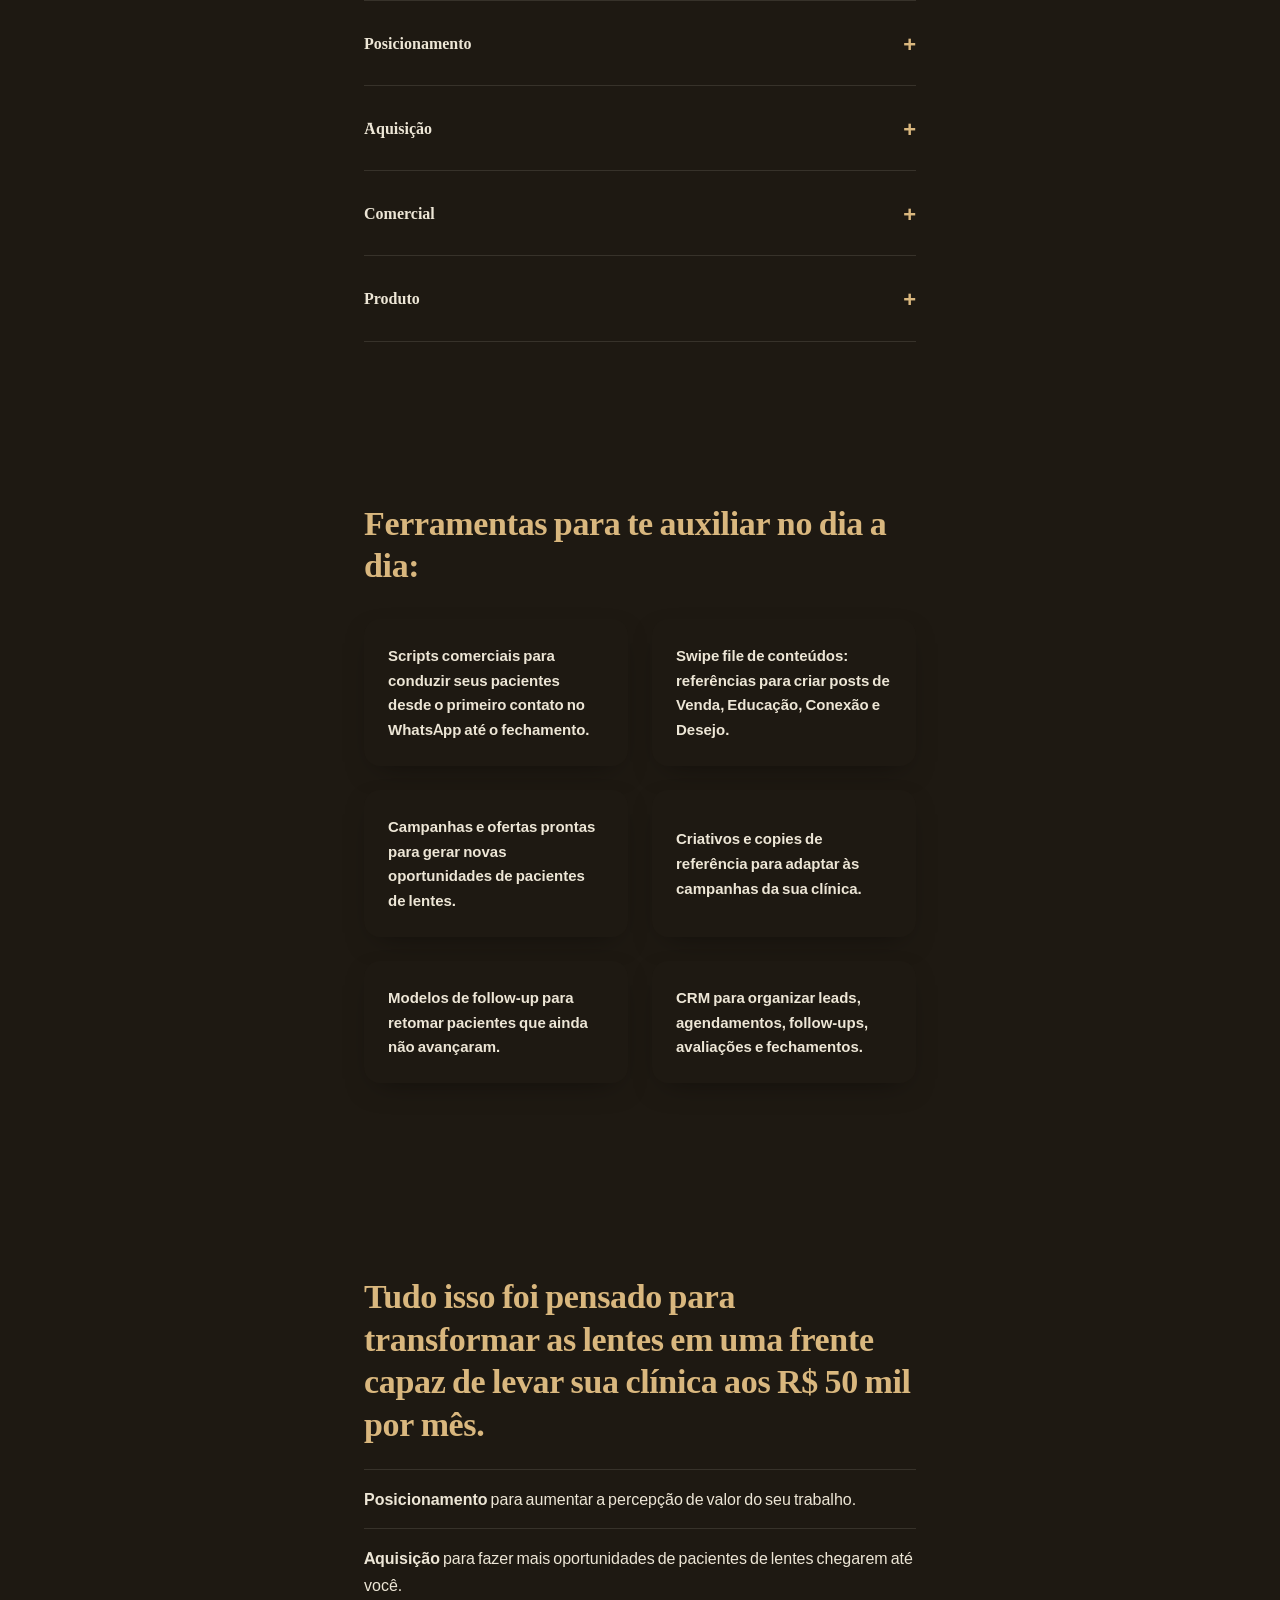
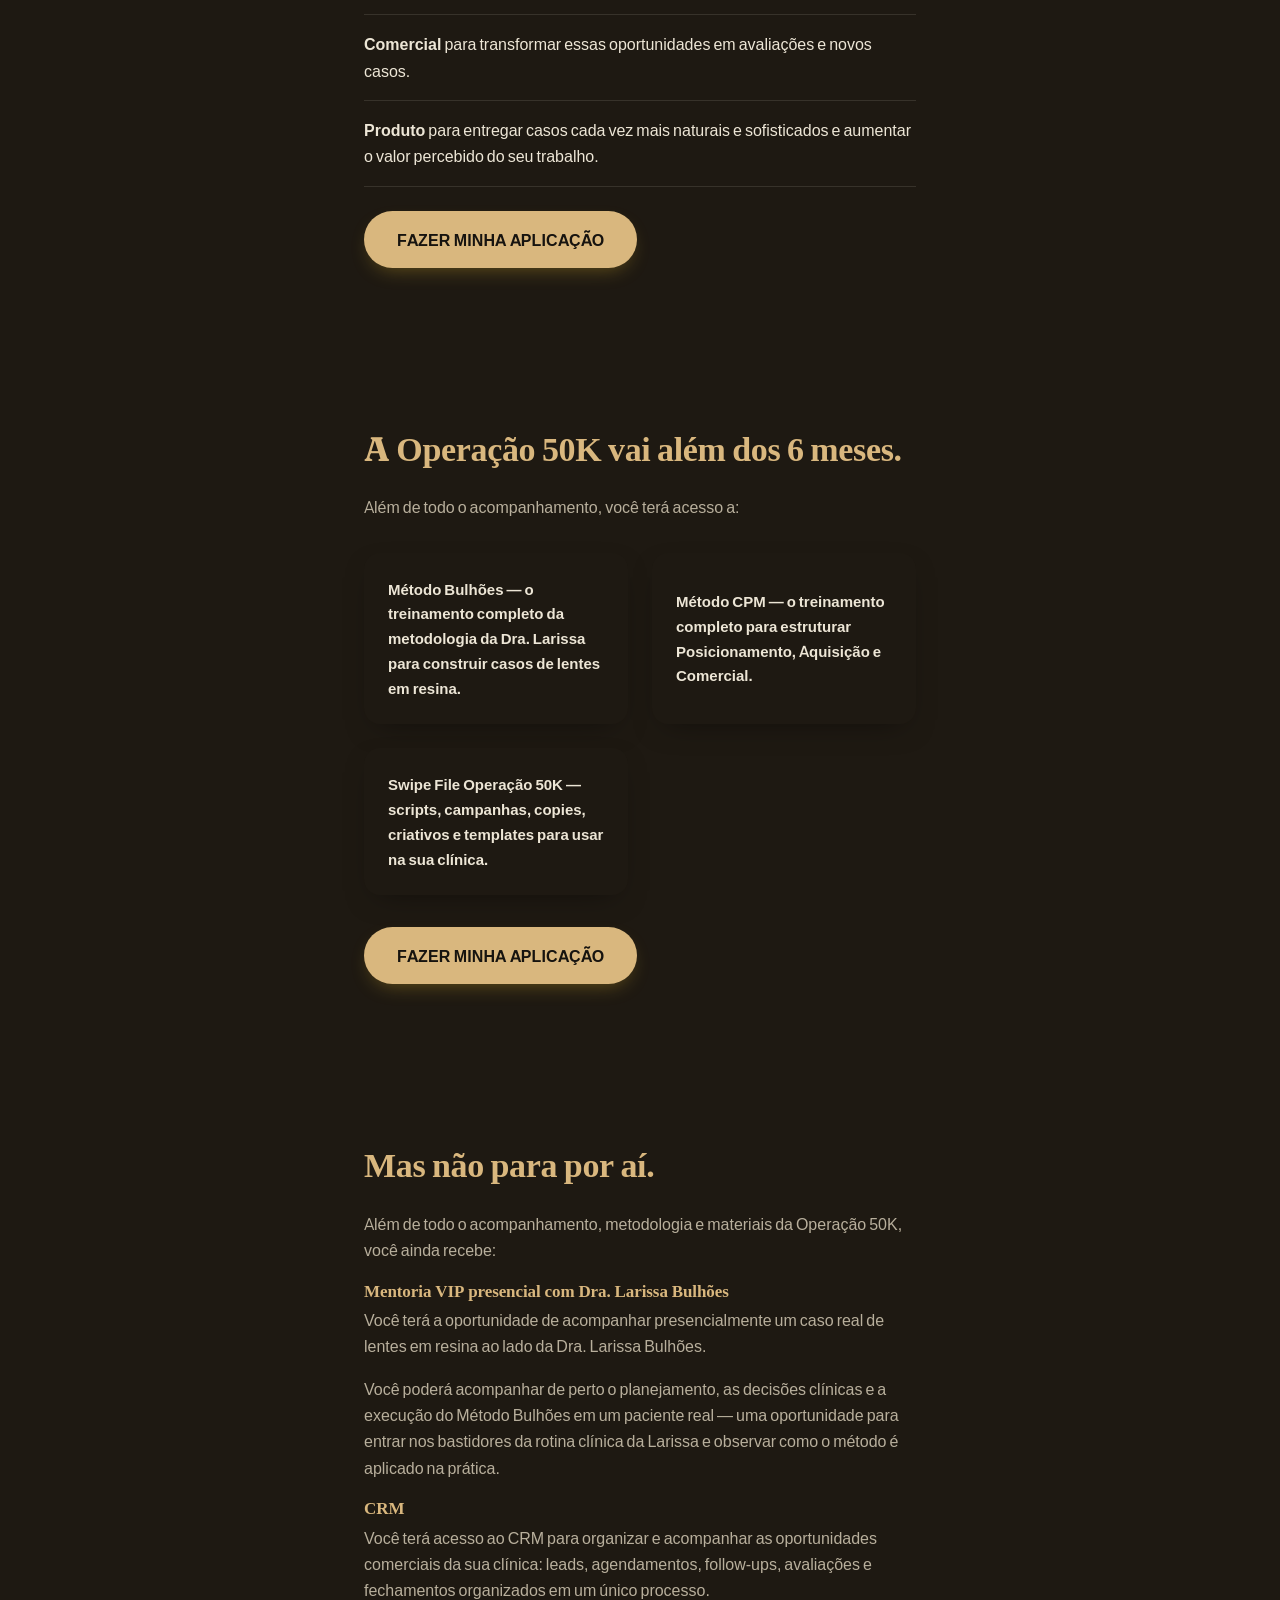
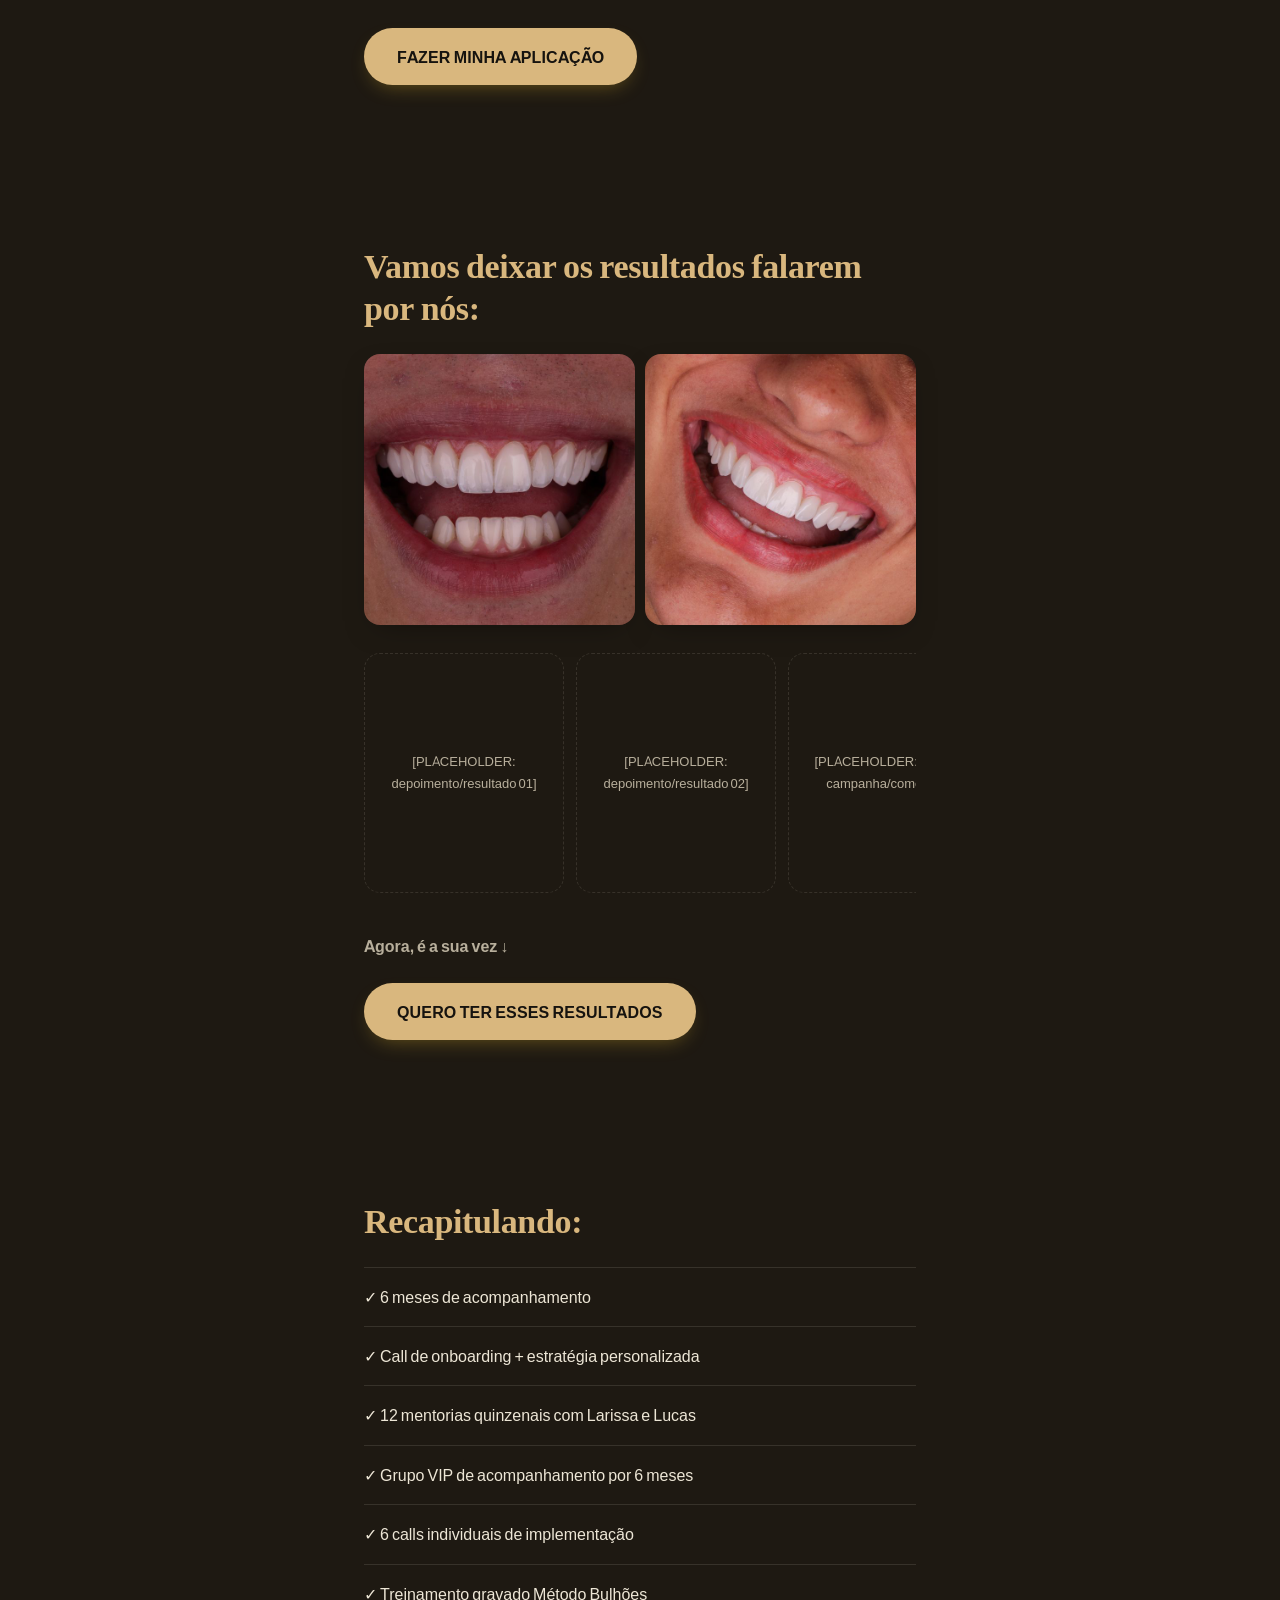
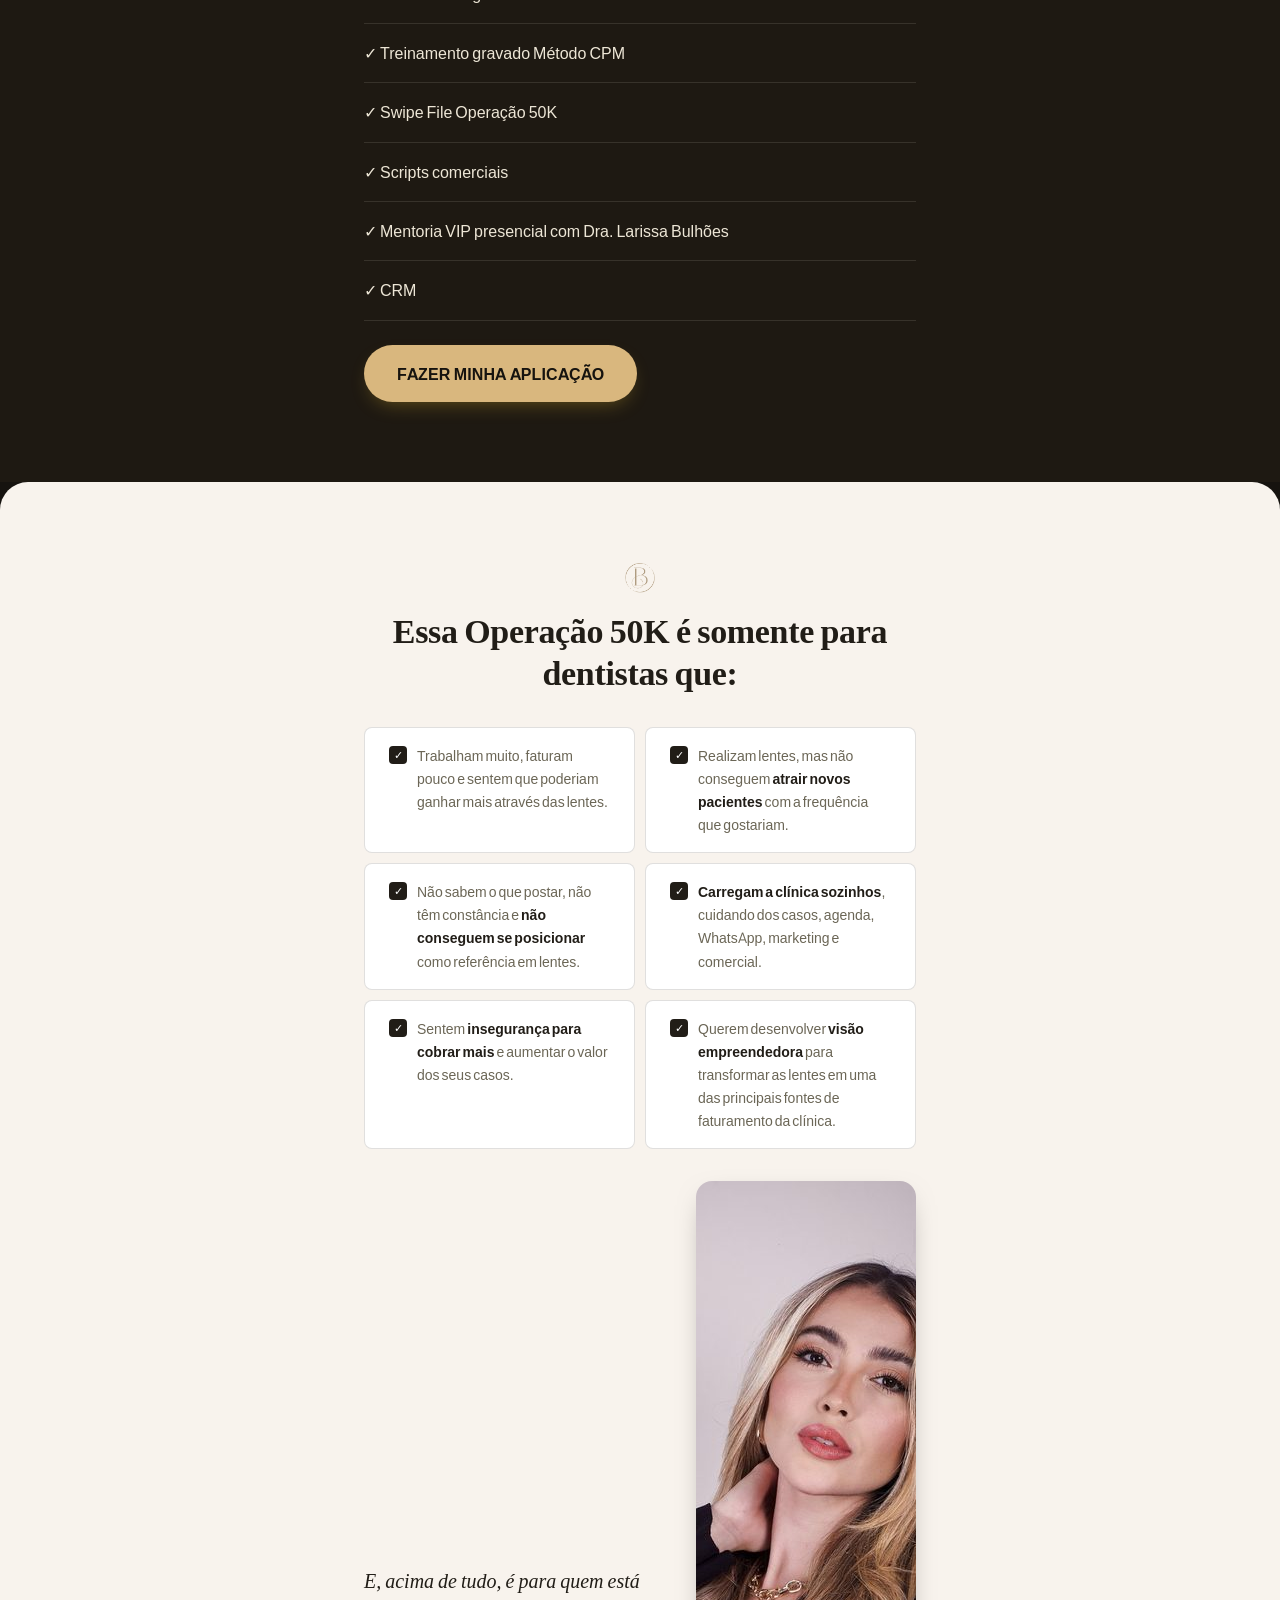
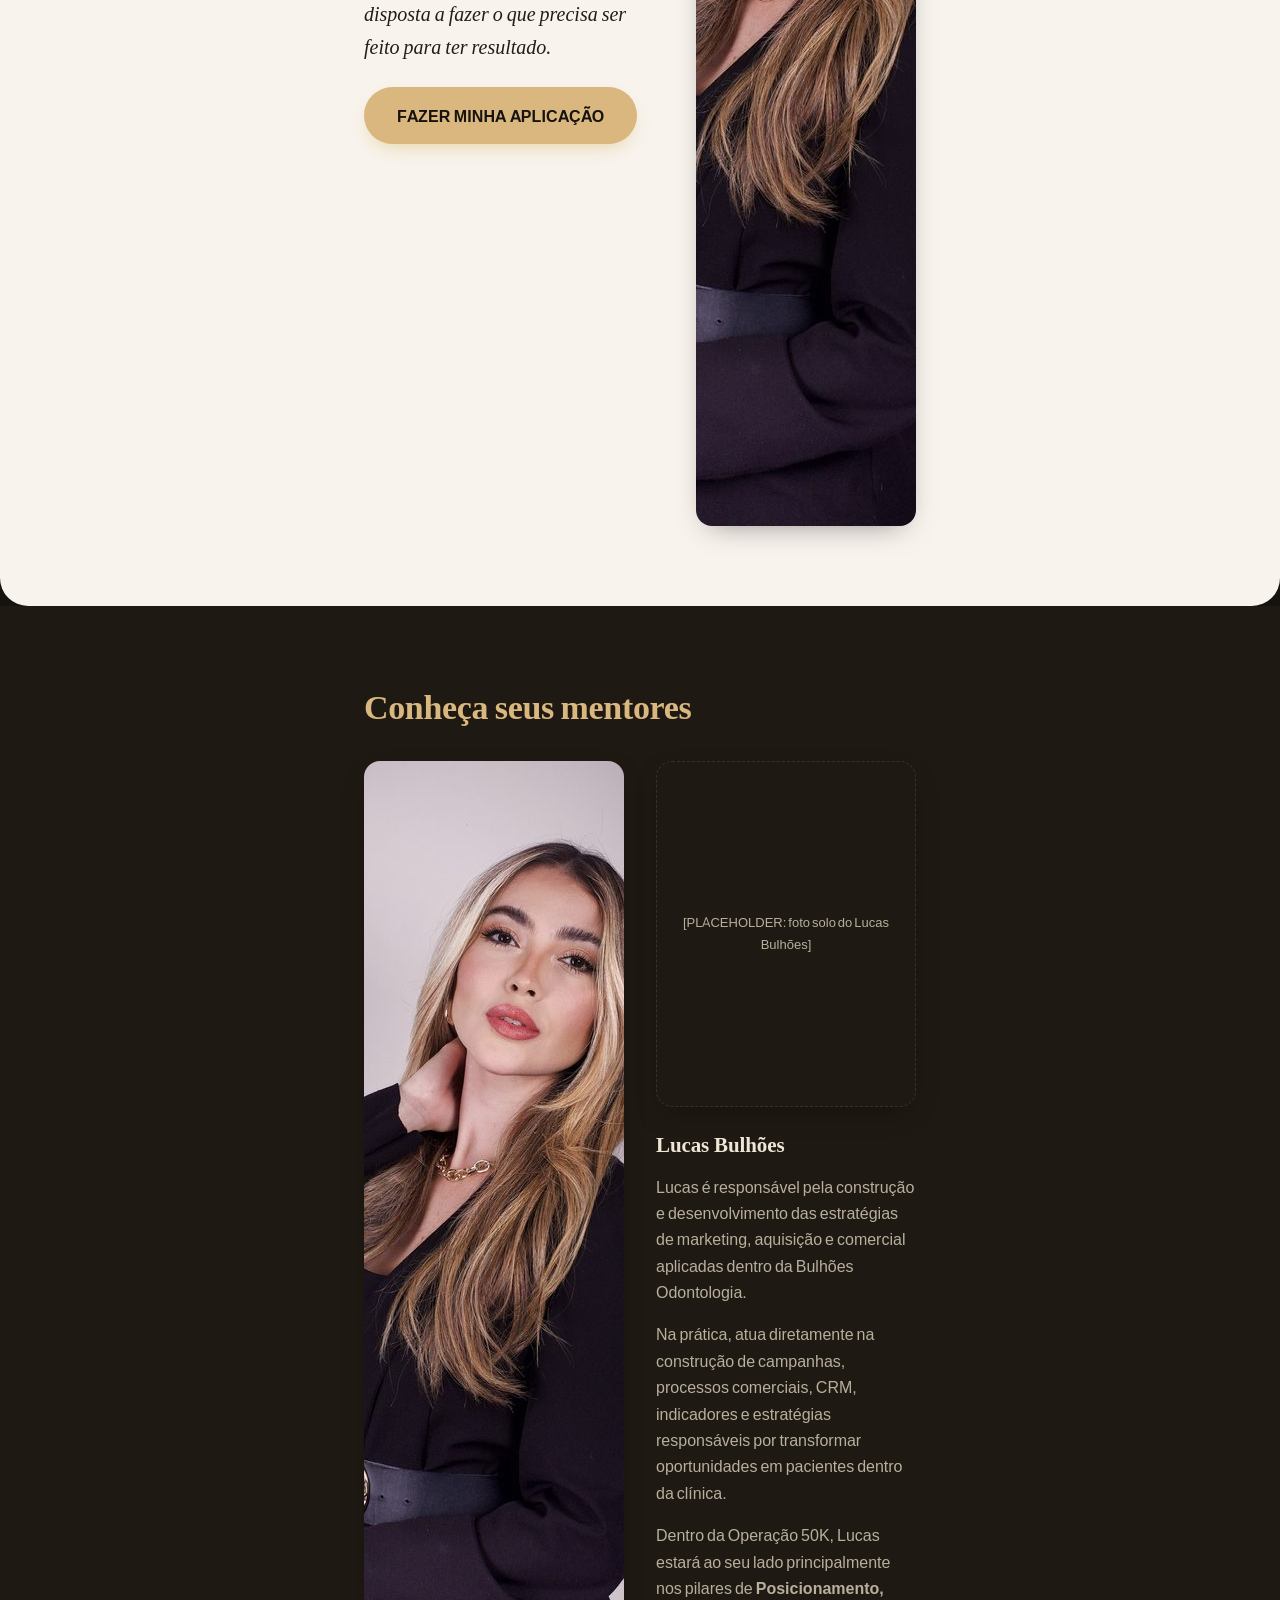
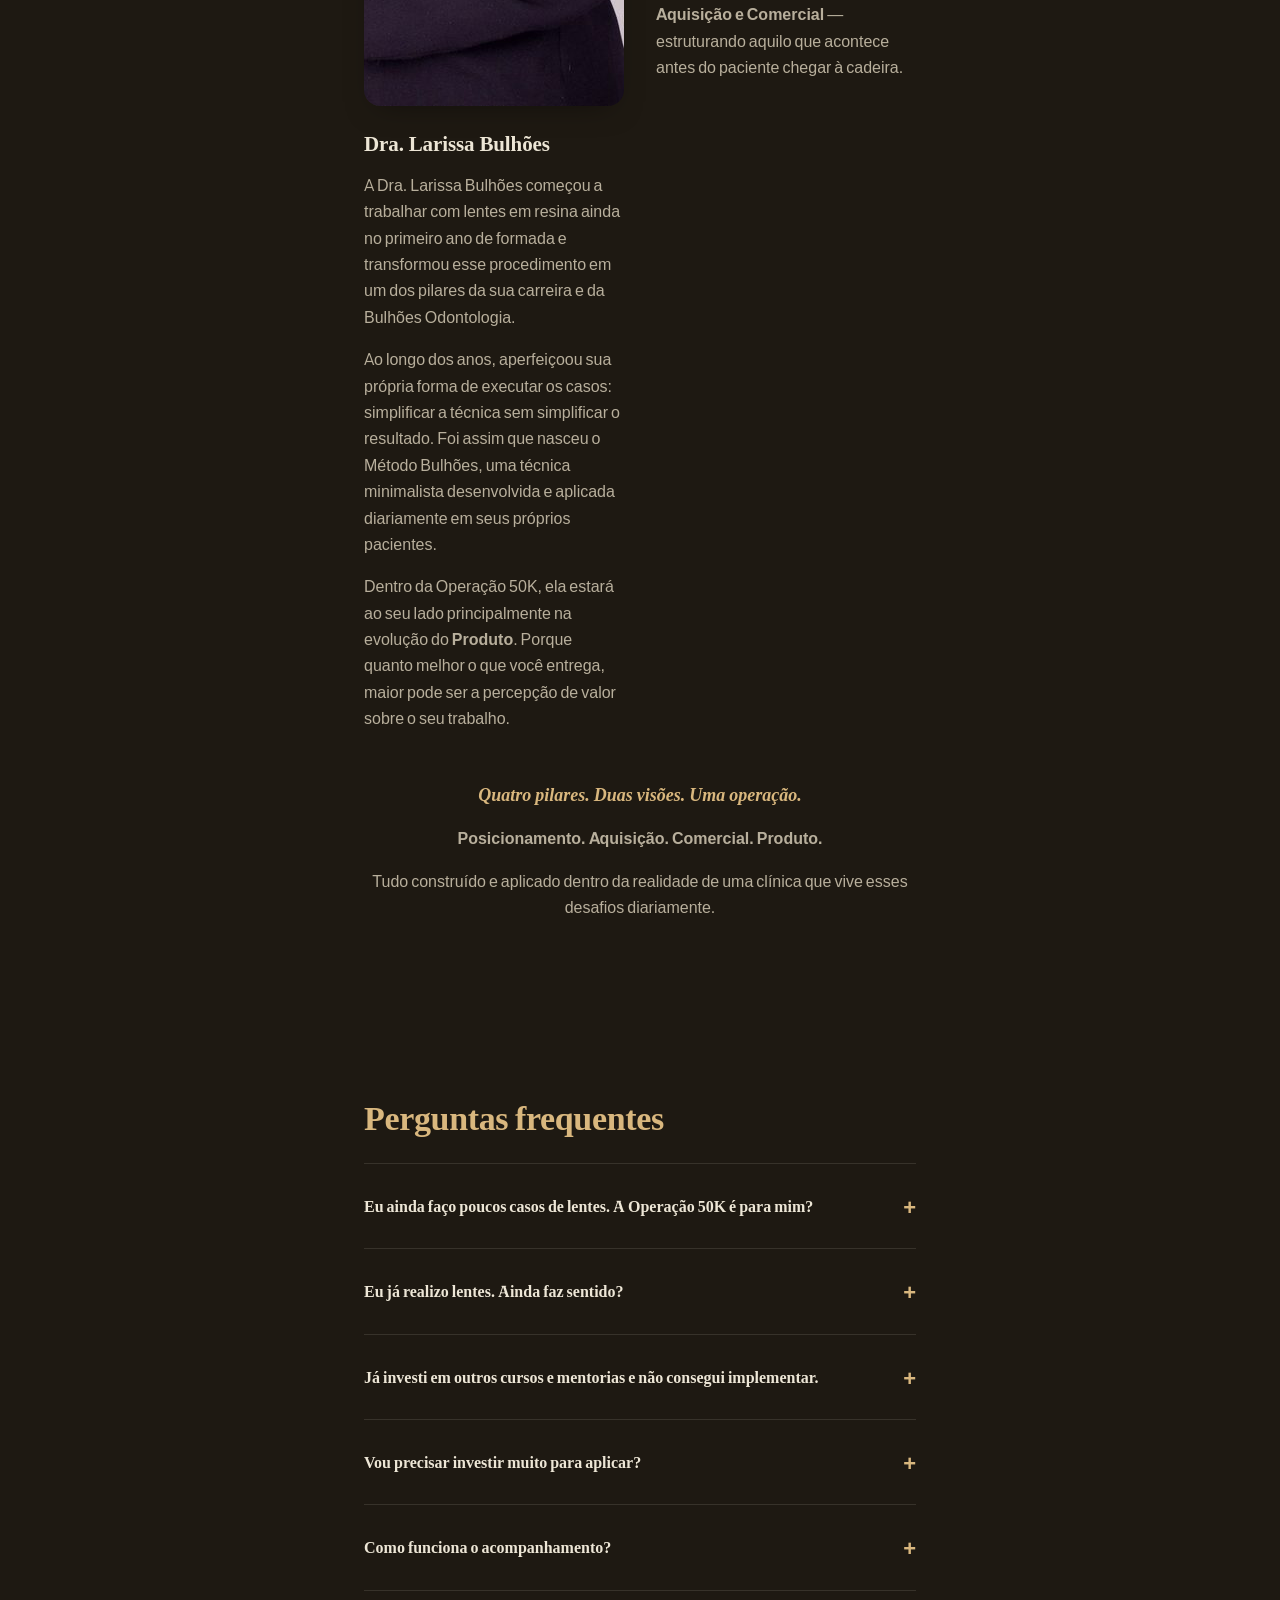
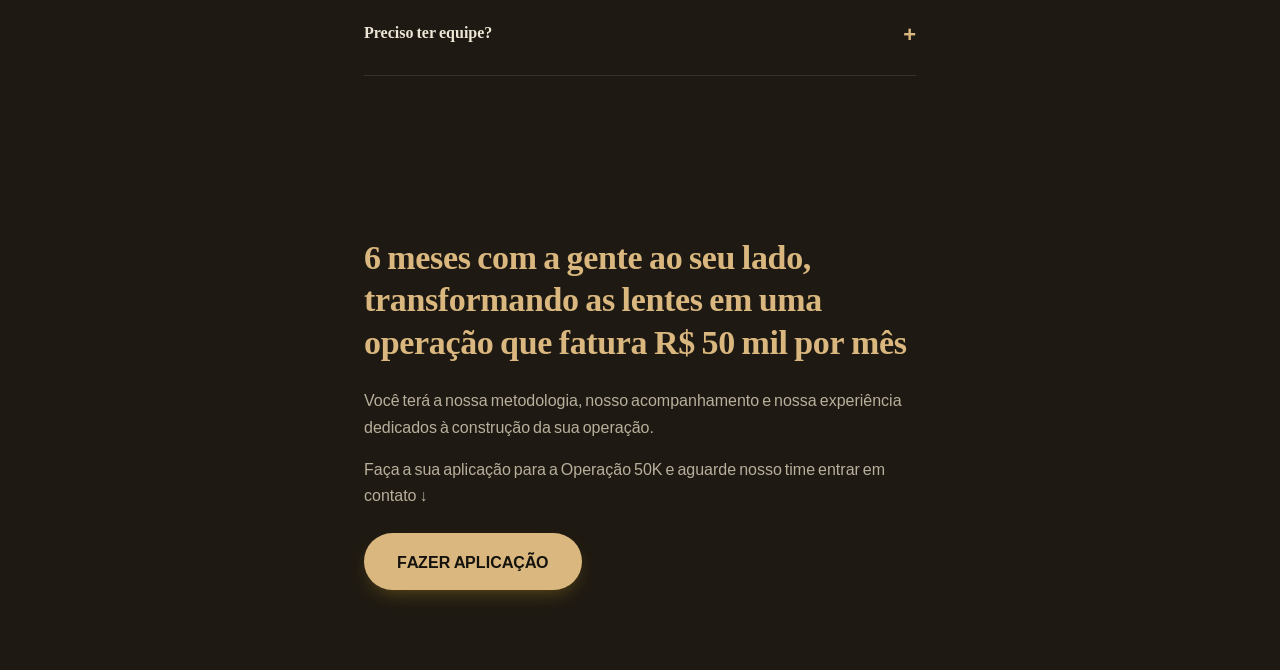
==== commit 401a05ed: "Update index.html" ====
--- a/index.html
+++ b/index.html
@@ -12,7 +12,7 @@
   body{margin:0;background:var(--color-cream);color:var(--color-ink);font-family:var(--font-sans);font-size:16px;line-height:1.65;}
   .container{max-width:600px;margin:0 auto;padding:0 24px;}
   h1{font-family:var(--font-serif);font-weight:700;line-height:1.18;letter-spacing:-0.01em;margin:0 0 24px;font-size:clamp(2.25rem,8.5vw,3.25rem);color:var(--color-ink);}
-  .btn{display:inline-block;font-family:var(--font-sans);font-size:1rem;font-weight:700;padding:17px 32px;border-radius:999px;border:1px solid transparent;cursor:pointer;text-decoration:none;background:var(--color-gold);color:#16130F;}
+  .btn{display:inline-block;font-family:var(--font-sans);font-size:1rem;font-weight:700;padding:17px 32px;border-radius:999px;border:1px solid transparent;cursor:pointer;text-decoration:none;background:var(--color-ink);color:#16130F;}
 </style>
 <link rel="stylesheet" href="styles.css">
 </head>
@@ -30,6 +30,15 @@
       <div class="cta-block">
         <button type="button" class="btn" data-open-funnel>FAZER APLICAÇÃO</button>
       </div>
+    </div>
+  </section>
+
+  <!-- ============ BLOCO 1.5 — TRANSIÇÃO ============ -->
+  <section class="section section--intro">
+    <div class="container">
+      <p class="intro-caption">Cada fase da sua operação com lentes exige decisões diferentes.</p>
+      <p class="intro-statement">Ter alguém que já passou por todas elas ao seu lado significa menos erro e resultados mais rápidos.</p>
+      <span class="intro-dot" aria-hidden="true">•</span>
     </div>
   </section>
 
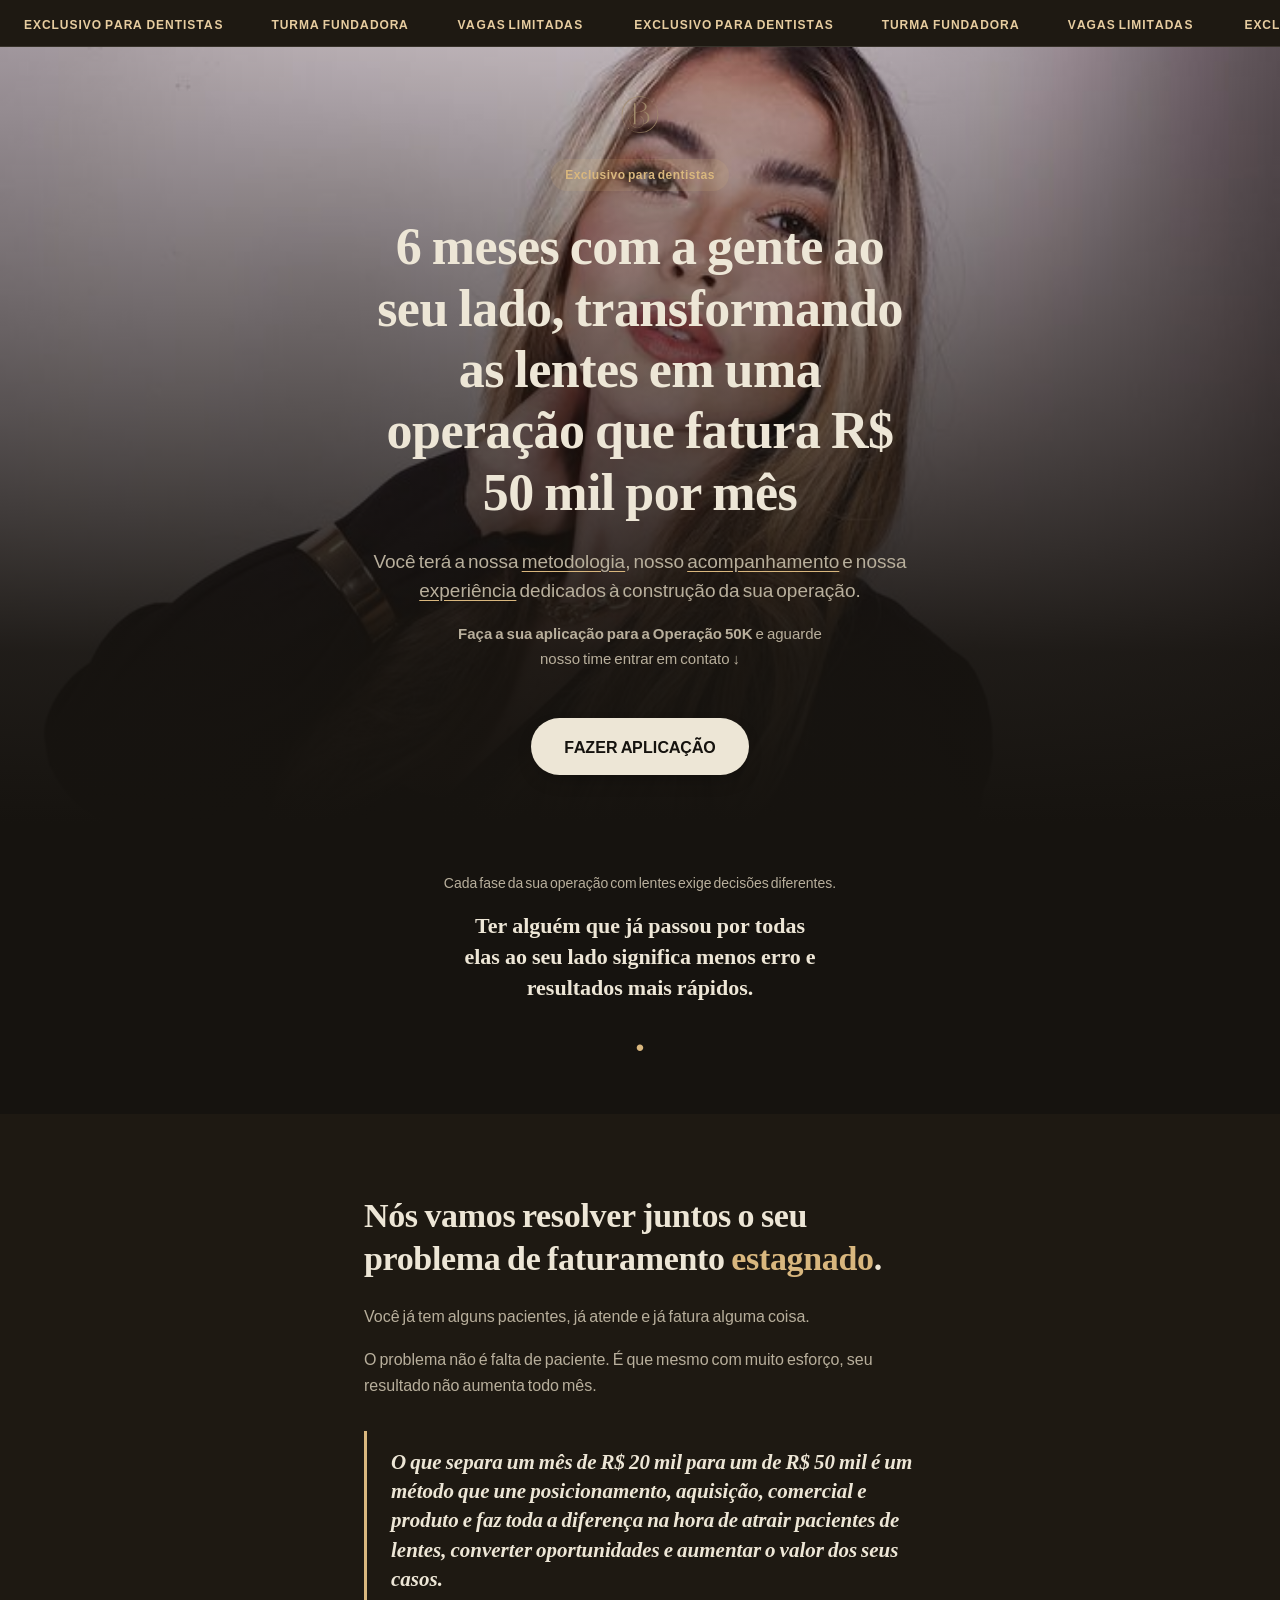
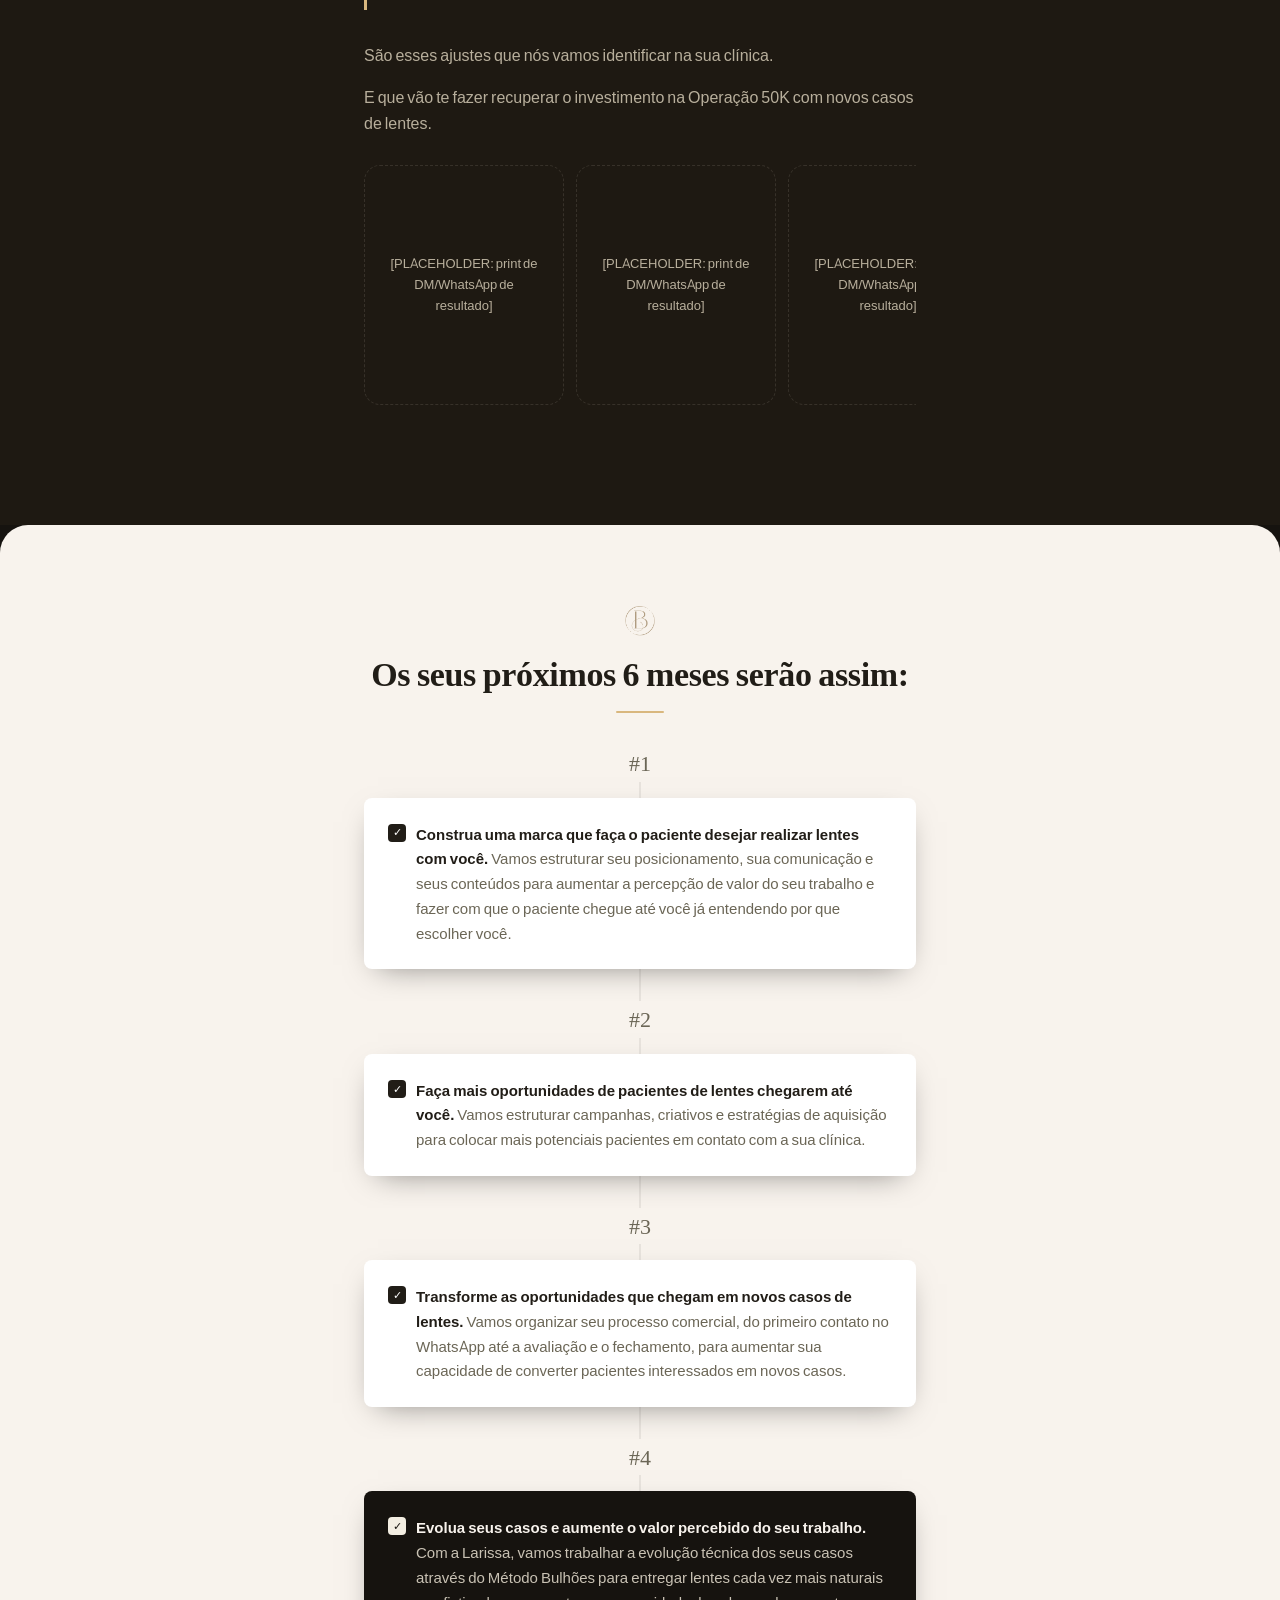
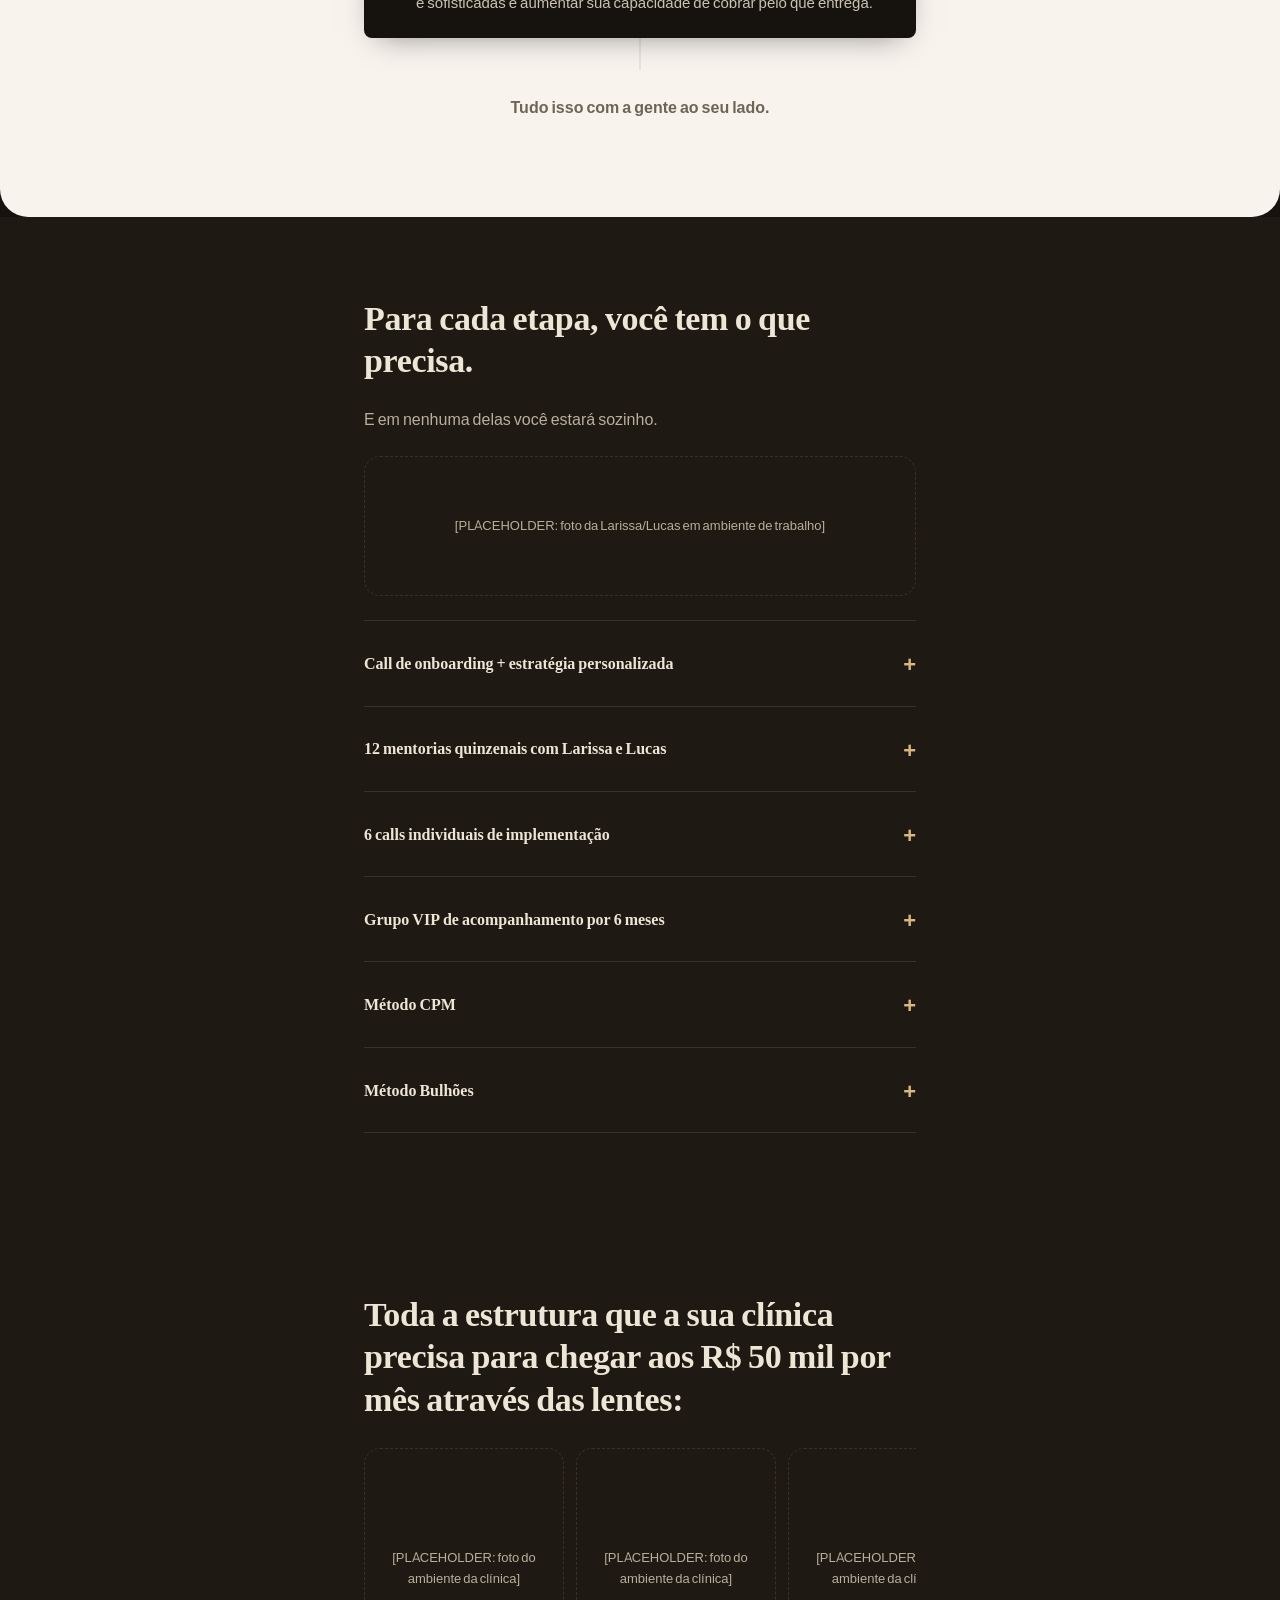
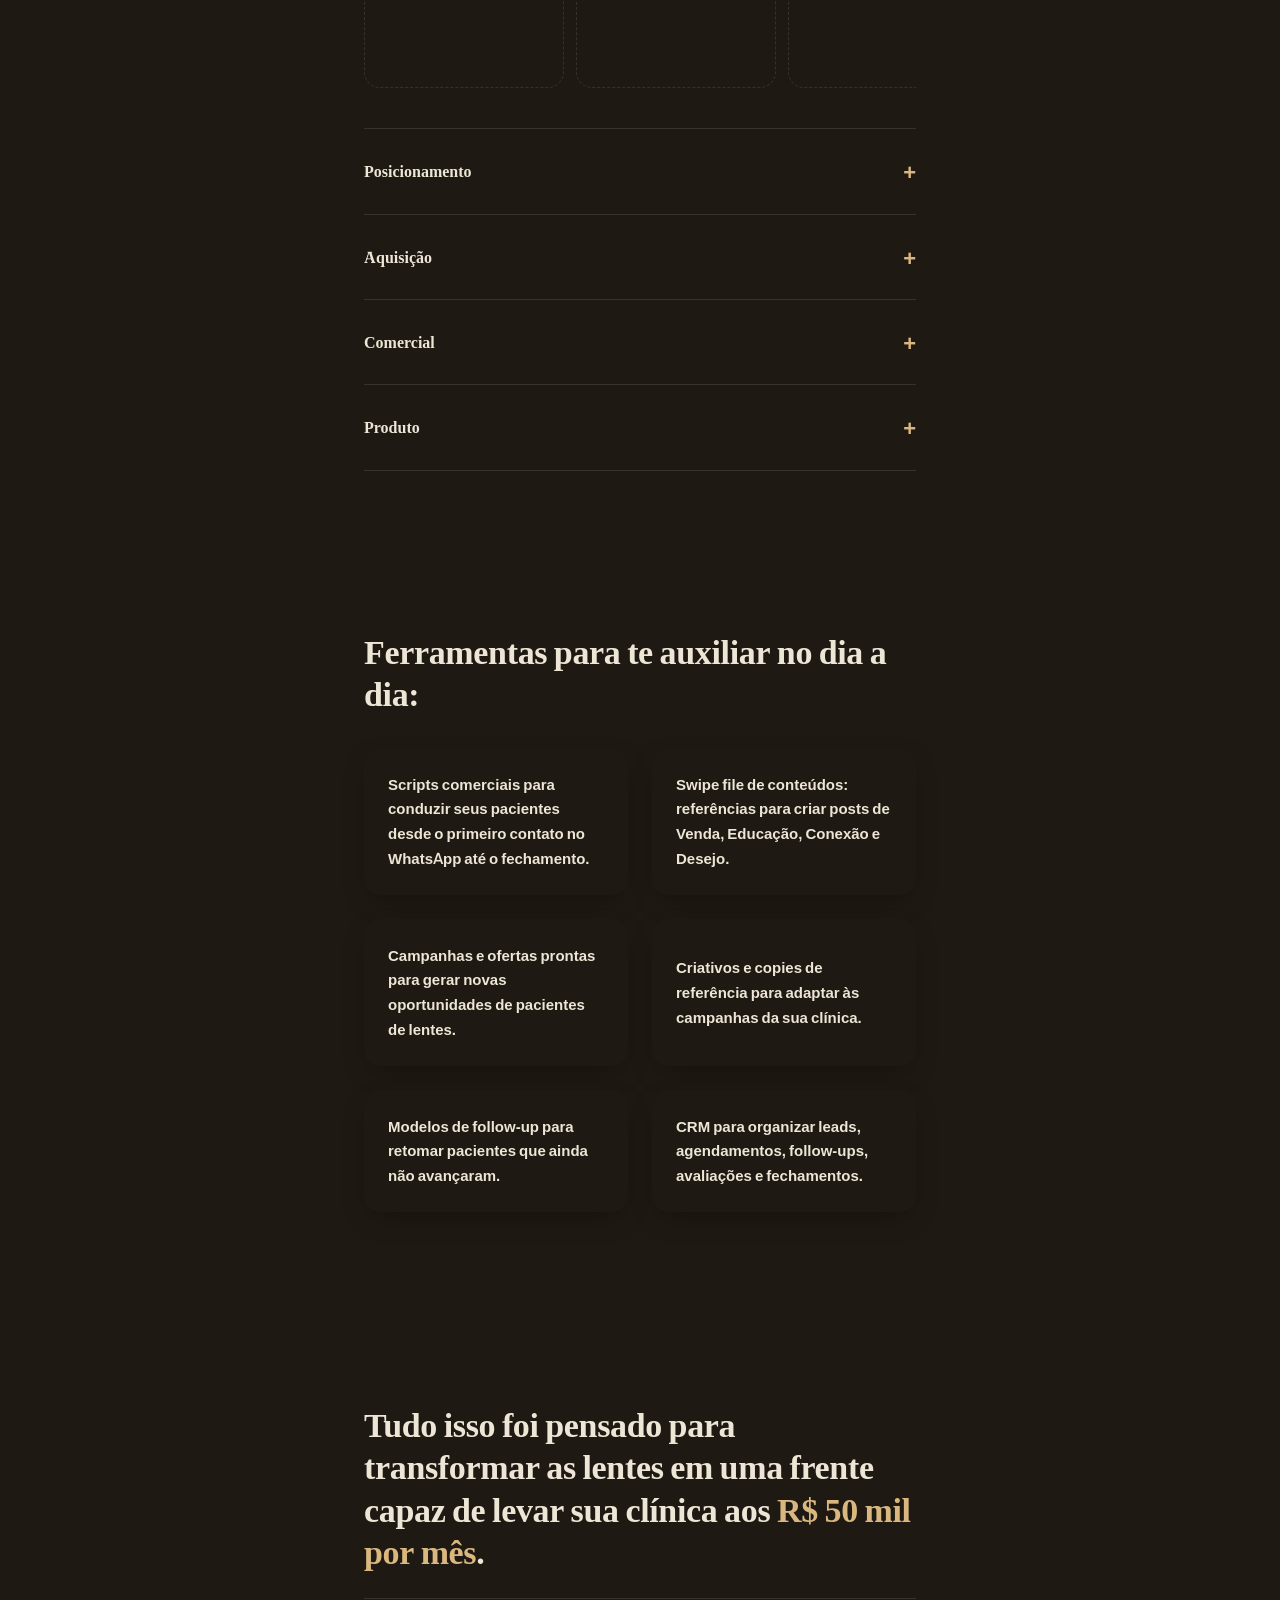
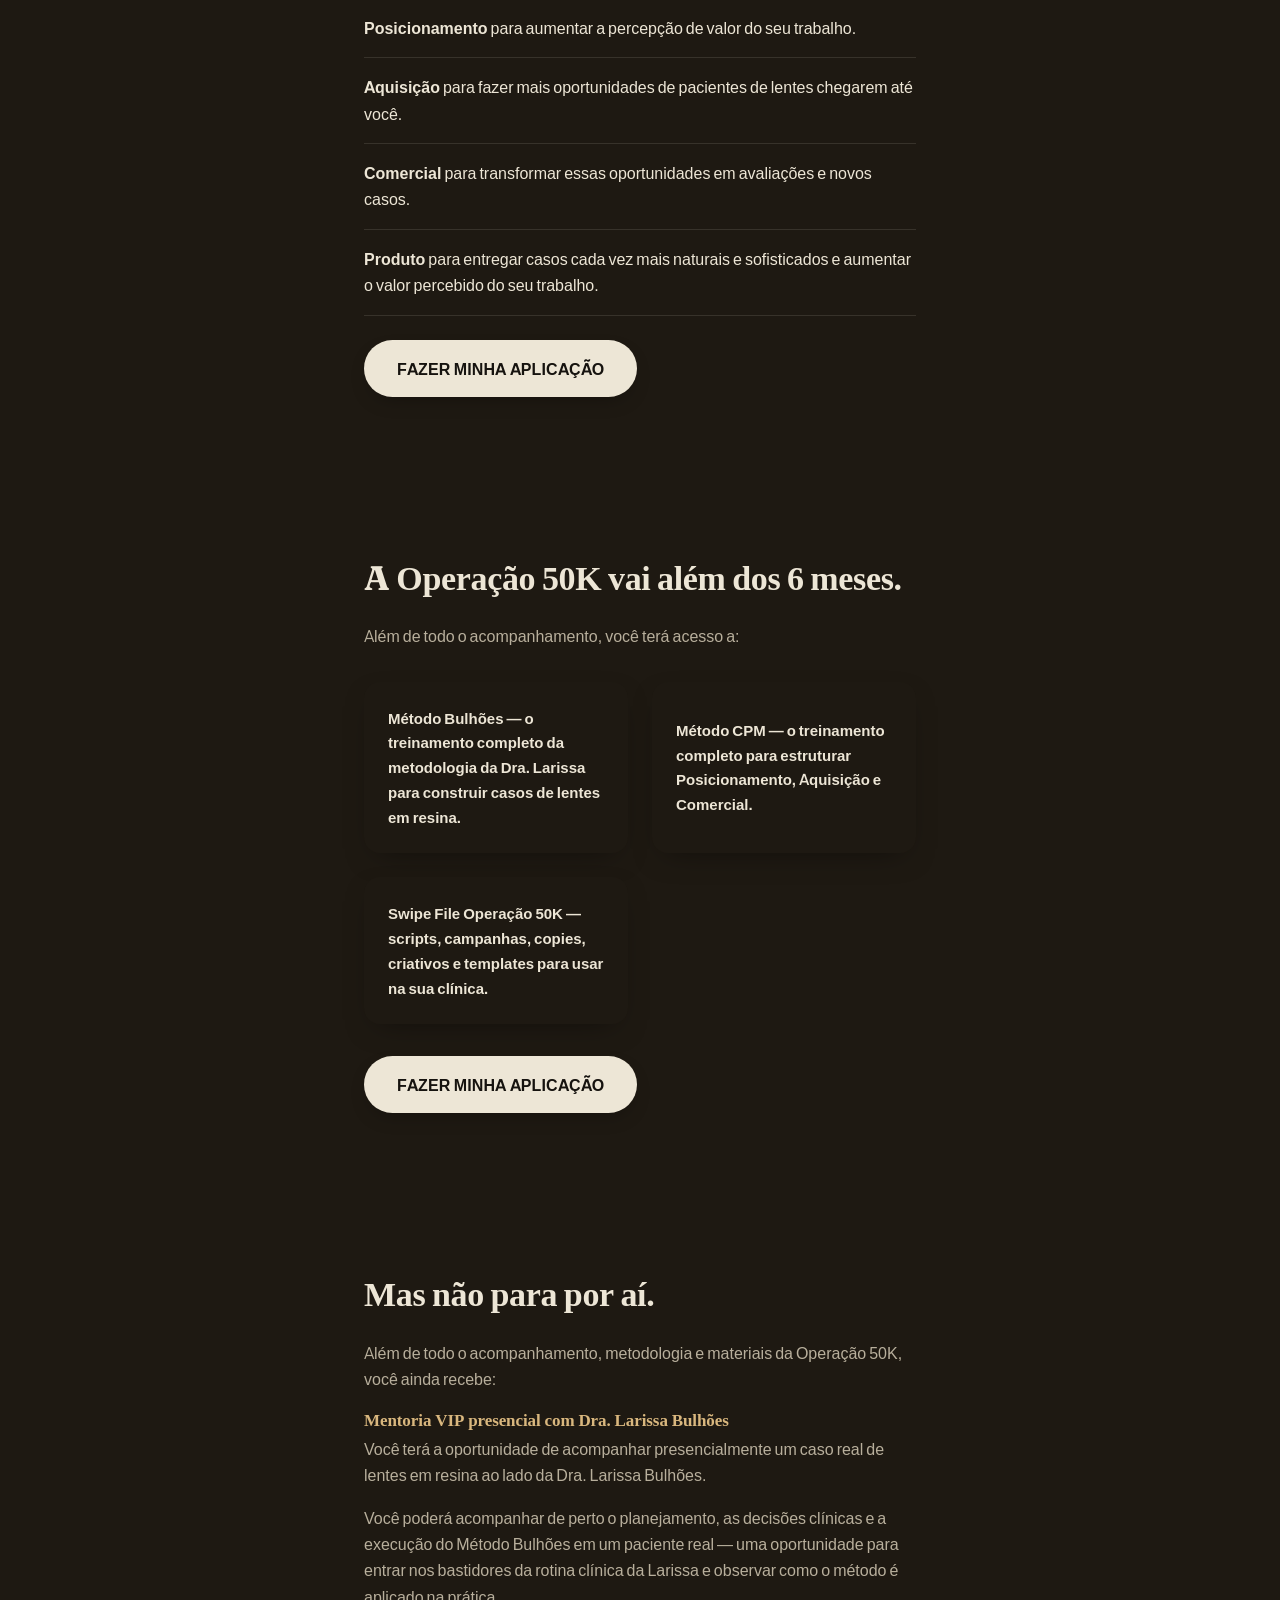
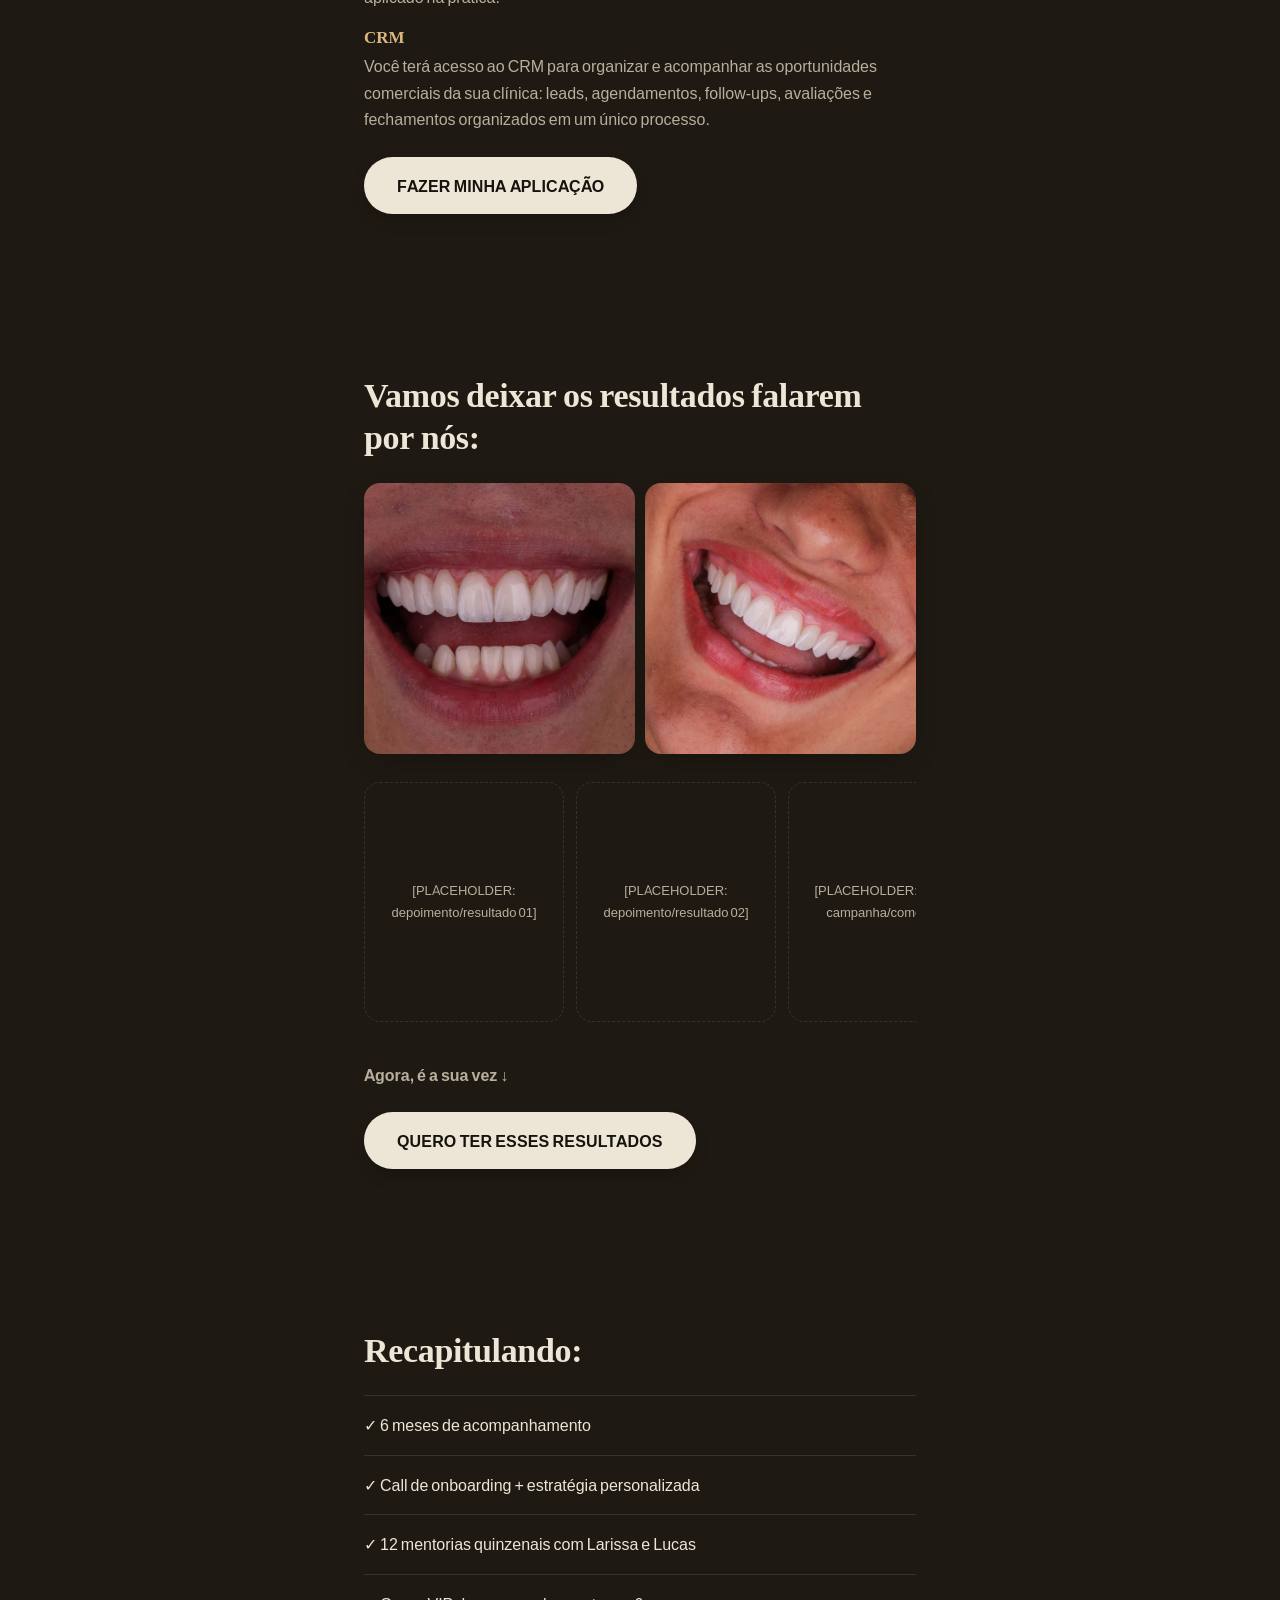
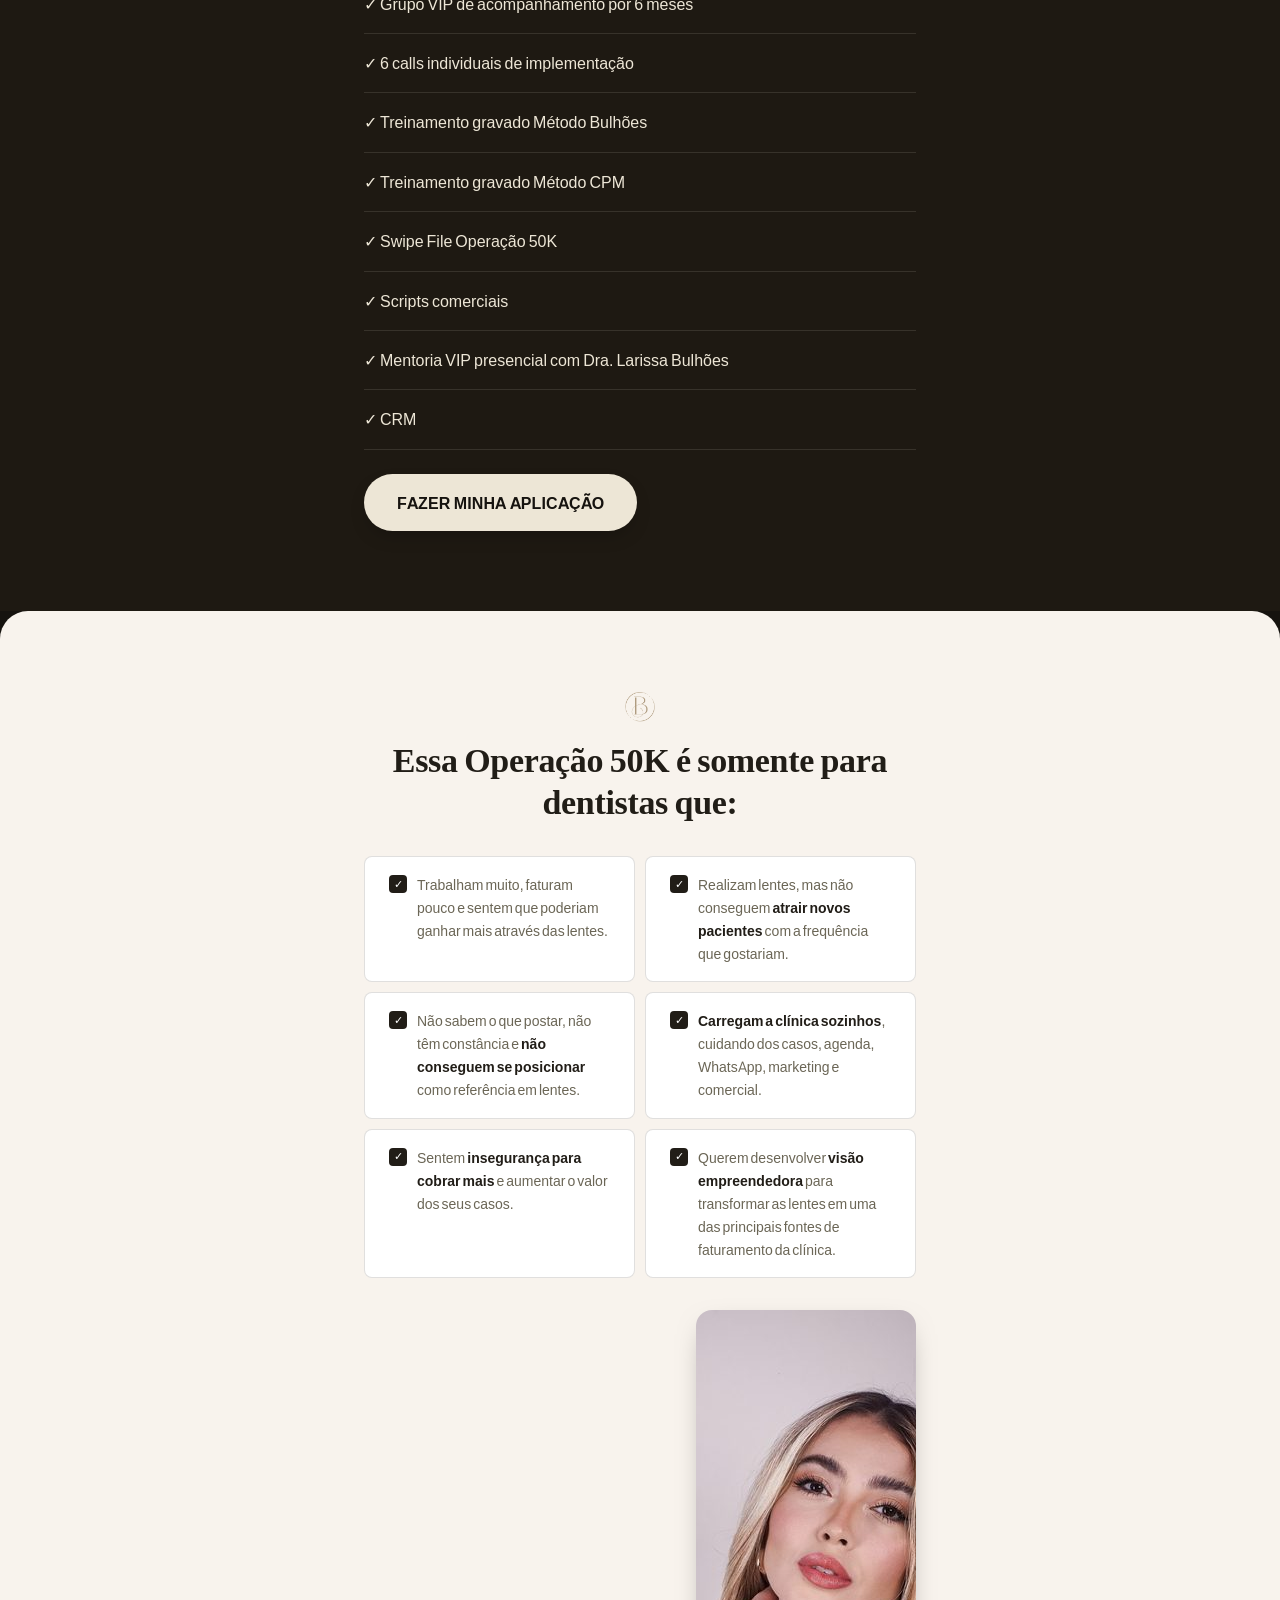
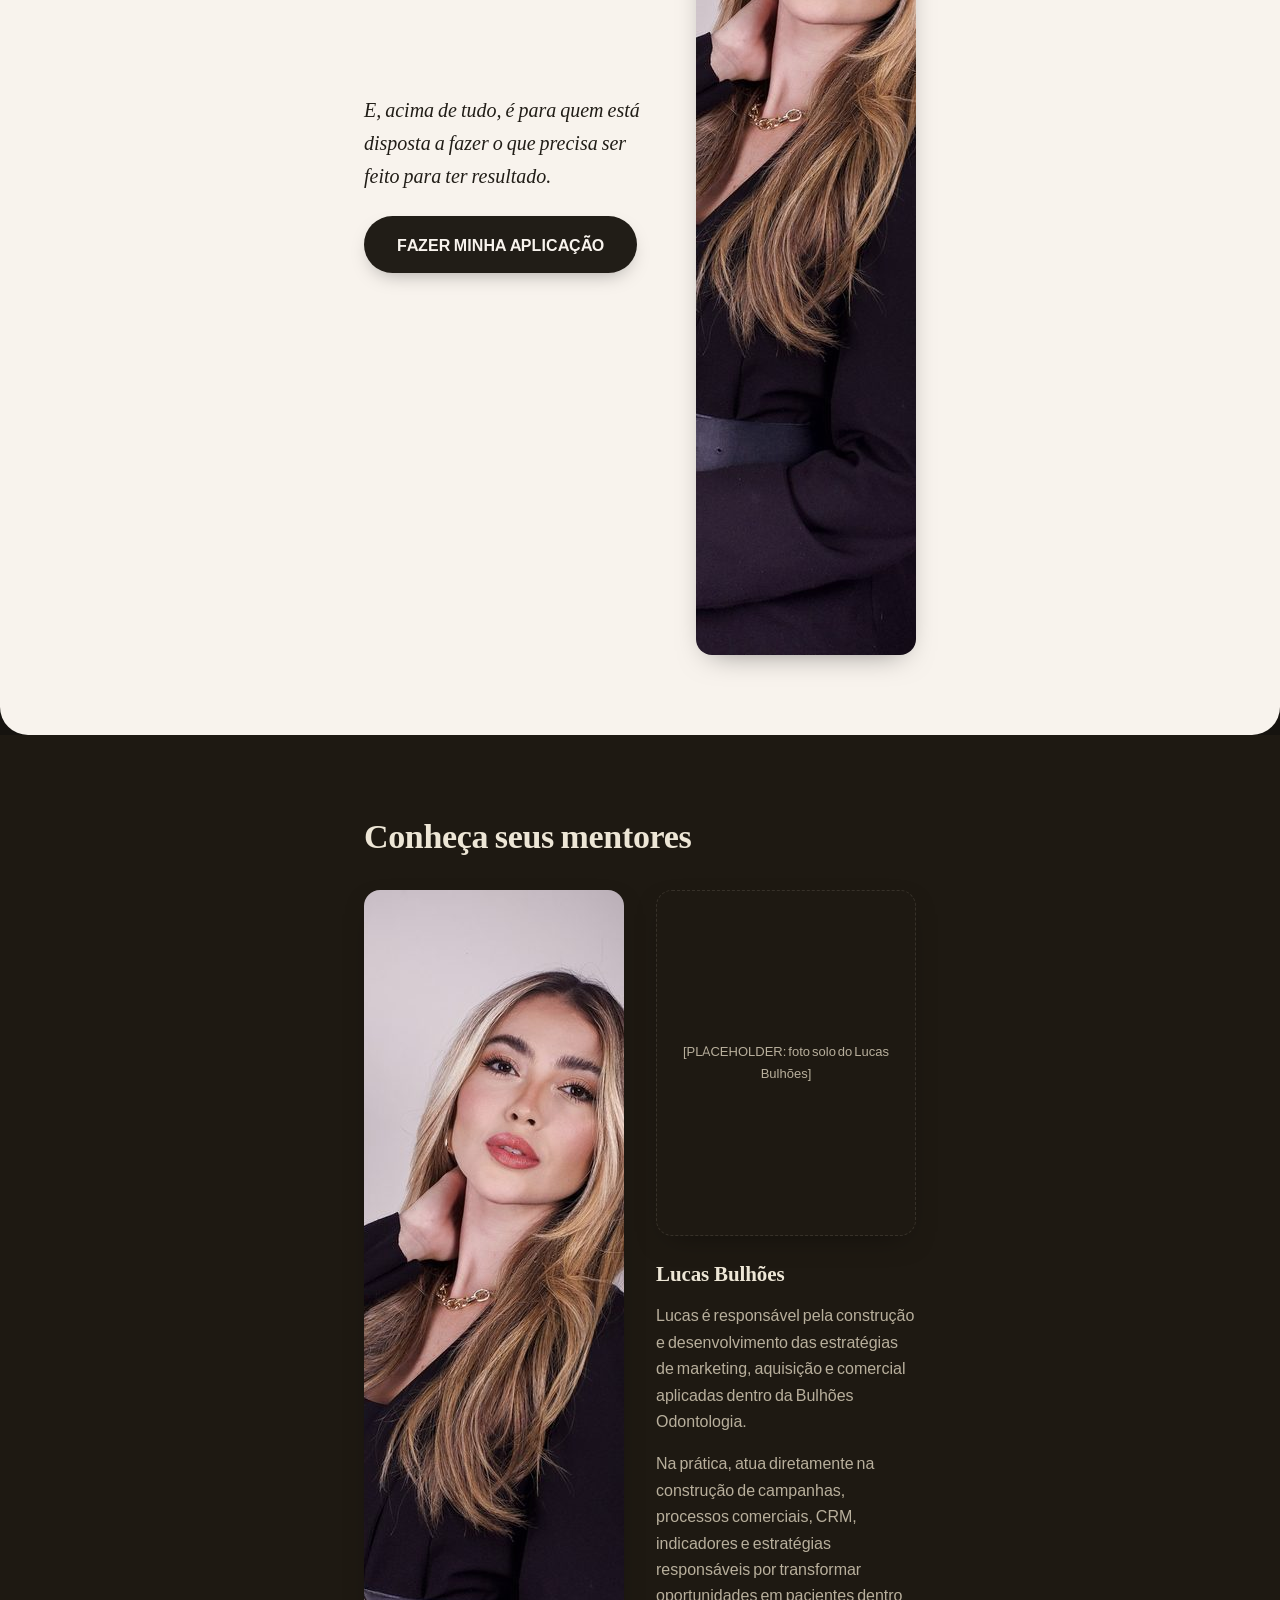
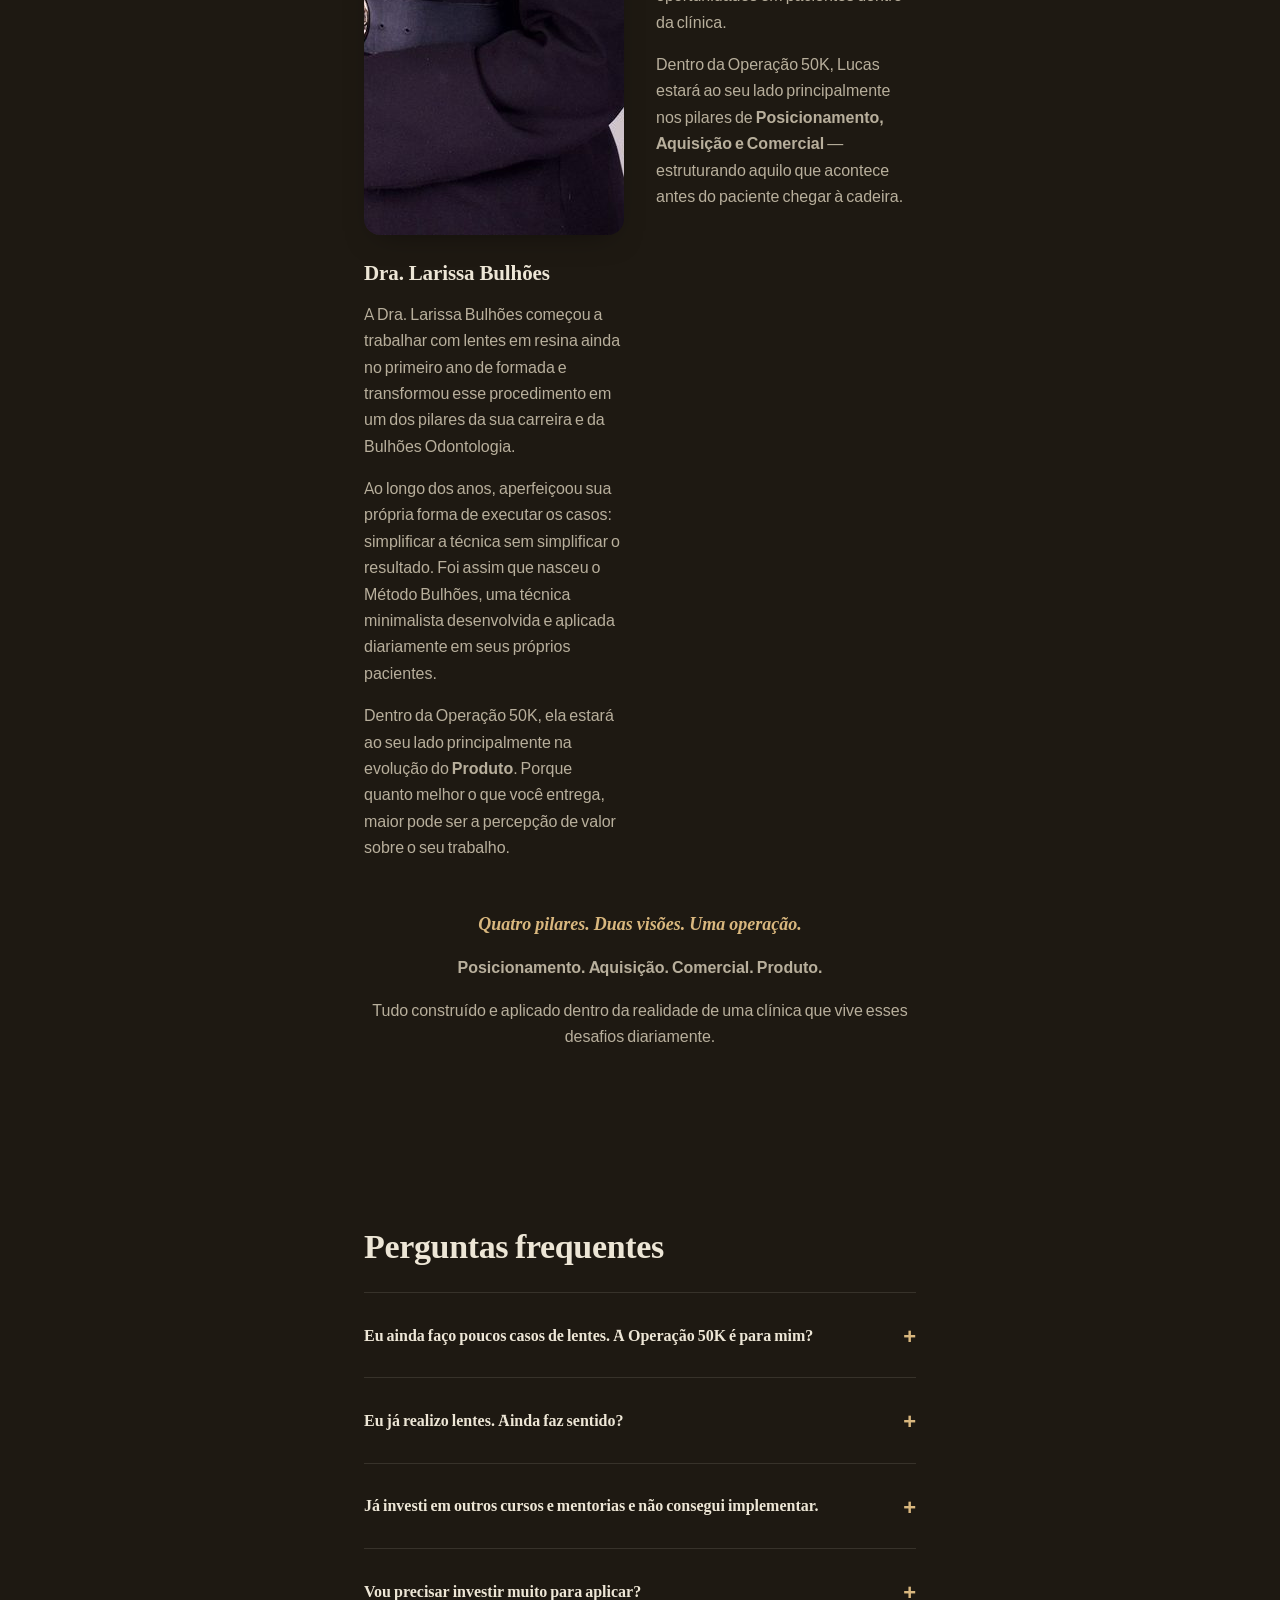
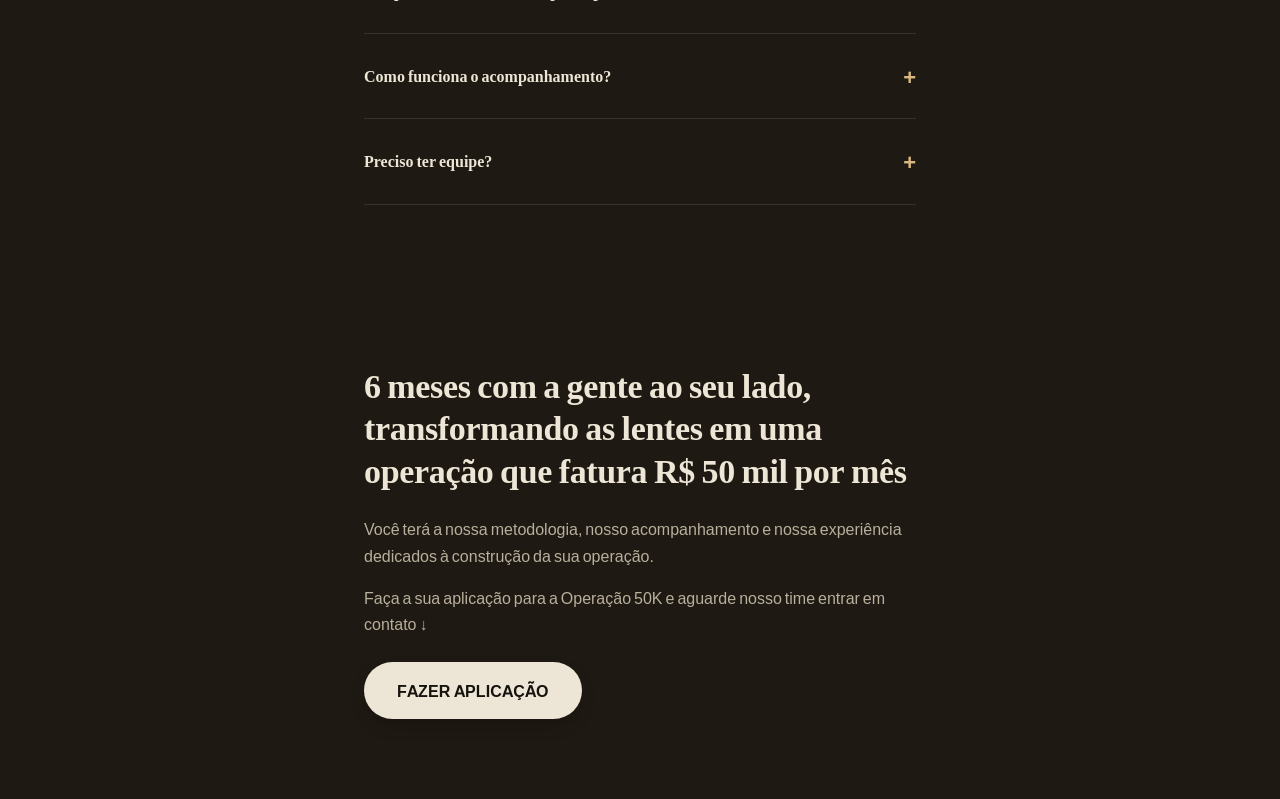
==== commit 0aa0621a: "Update index.html" ====
--- a/index.html
+++ b/index.html
@@ -20,13 +20,23 @@
 
 <main>
 
+  <!-- ============ FAIXA ROLANTE ============ -->
+  <div class="marquee" aria-hidden="true">
+    <div class="marquee-track">
+      <span>EXCLUSIVO PARA DENTISTAS</span><span>TURMA FUNDADORA</span><span>VAGAS LIMITADAS</span>
+      <span>EXCLUSIVO PARA DENTISTAS</span><span>TURMA FUNDADORA</span><span>VAGAS LIMITADAS</span>
+      <span>EXCLUSIVO PARA DENTISTAS</span><span>TURMA FUNDADORA</span><span>VAGAS LIMITADAS</span>
+    </div>
+  </div>
+
   <!-- ============ BLOCO 1 — HERO ============ -->
   <section class="hero-photo" style="background-image:url('larissa-retrato.jpg');">
-    <div class="container">
+    <div class="container hero-photo-content">
+      <img src="logo-bulhoes-opt.png" alt="Instituto Bulhões" class="hero-logo">
       <p class="eyebrow">Exclusivo para dentistas</p>
       <h1>6 meses com a gente ao seu lado, transformando as lentes em uma operação que fatura R$ 50 mil por mês</h1>
-      <p class="lede">Você terá a nossa metodologia, nosso acompanhamento e nossa experiência dedicados à construção da sua operação.</p>
-      <p class="hero-note">Faça a sua aplicação para a Operação 50K e aguarde nosso time entrar em contato ↓</p>
+      <p class="lede">Você terá a nossa <u>metodologia</u>, nosso <u>acompanhamento</u> e nossa <u>experiência</u> dedicados à construção da sua operação.</p>
+      <p class="hero-note"><strong>Faça a sua aplicação para a Operação 50K</strong> e aguarde nosso time entrar em contato ↓</p>
       <div class="cta-block">
         <button type="button" class="btn" data-open-funnel>FAZER APLICAÇÃO</button>
       </div>
--- a/styles.css
+++ b/styles.css
@@ -63,6 +63,7 @@
   --color-border: rgba(237, 230, 214, 0.12);
   --color-border-dark: rgba(237, 230, 214, 0.12);
   --color-error: #E29B9B;
+  --color-ink-inverse: #16130F;
 
   --font-serif: 'Fraunces', ui-serif, Georgia, serif;
   --font-sans: 'Plus Jakarta Sans', -apple-system, BlinkMacSystemFont, "Segoe UI", Roboto, sans-serif;
@@ -130,7 +131,7 @@
 }
 
 h1 { font-weight: 700; font-size: clamp(2.25rem, 8.5vw, 3.25rem); line-height: 1.18; letter-spacing: -0.01em; }
-h2 { font-weight: 700; font-size: clamp(1.625rem, 6vw, 2.125rem); letter-spacing: -0.01em; color: var(--color-gold); }
+h2 { font-weight: 700; font-size: clamp(1.625rem, 6vw, 2.125rem); letter-spacing: -0.01em; color: var(--color-ink); }
 h3 { font-size: 1.3125rem; margin-bottom: var(--space-2); }
 h4 { font-size: 1.0625rem; margin-bottom: 6px; }
 
@@ -161,11 +162,11 @@
   cursor: pointer;
   text-decoration: none;
   text-align: center;
-  background: var(--color-gold);
-  color: var(--color-dark);
-  box-shadow: 0 8px 20px -8px rgba(201, 162, 39, 0.45);
-}
-.btn:hover { background: var(--color-gold-light); }
+  background: var(--color-ink);
+  color: var(--color-ink-inverse);
+  box-shadow: 0 8px 20px -8px rgba(0, 0, 0, 0.35);
+}
+.btn:hover { opacity: 0.88; }
 .cta-block { margin-top: var(--space-3); }
 
 /* ---------- LISTS ---------- */
@@ -613,9 +614,37 @@
   background: linear-gradient(180deg, rgba(22, 19, 15, 0.15) 0%, rgba(22, 19, 15, 0.94) 78%, rgba(22, 19, 15, 1) 100%);
 }
 .hero-photo .container { position: relative; z-index: 1; padding-top: var(--space-5); padding-bottom: var(--space-5); }
+.hero-photo-content { text-align: center; display: flex; flex-direction: column; align-items: center; }
+.hero-logo { width: 40px; height: 40px; margin-bottom: var(--space-3); }
+.hero-photo .eyebrow { margin-left: auto; margin-right: auto; }
 .hero-photo h1 { color: var(--color-ink); }
-.hero-photo .lede { font-size: 1.1875rem; line-height: 1.55; color: var(--color-ink-soft); max-width: 46ch; margin: 0 0 var(--space-2); }
-.hero-photo .hero-note { font-size: 0.9375rem; color: var(--color-ink-soft); margin: 0 0 var(--space-3); }
+.hero-photo .lede { font-size: 1.1875rem; line-height: 1.55; color: var(--color-ink-soft); max-width: 46ch; margin: 0 auto var(--space-2); }
+.hero-photo .lede u { text-decoration-color: var(--color-gold); text-underline-offset: 3px; }
+.hero-photo .hero-note { font-size: 0.9375rem; color: var(--color-ink-soft); margin: 0 auto var(--space-3); max-width: 40ch; }
+
+/* ---------- FAIXA ROLANTE ---------- */
+.marquee {
+  background: var(--color-dark-alt);
+  border-bottom: 1px solid var(--color-border-dark);
+  overflow: hidden;
+  white-space: nowrap;
+  padding: 10px 0;
+}
+.marquee-track { display: inline-block; animation: marquee-scroll 26s linear infinite; }
+.marquee-track span {
+  display: inline-block;
+  padding: 0 var(--space-3);
+  font-size: 0.75rem;
+  font-weight: 700;
+  letter-spacing: 0.08em;
+  color: var(--color-gold-light);
+}
+@keyframes marquee-scroll { from { transform: translateX(0); } to { transform: translateX(-33.333%); } }
+@media (prefers-reduced-motion: reduce) {
+  .marquee-track { animation: none; }
+  .marquee { text-align: center; }
+  .marquee-track span:nth-child(n+4) { display: none; }
+}
 
 /* =====================================================================
    PLACEHOLDERS DE ASSETS FALTANTES
@@ -782,9 +811,18 @@
   --color-ink-soft: #6B6656;
   --color-border: rgba(36, 30, 24, 0.14);
   --color-gold-dark: #8A6D2E;
+  --color-ink-inverse: #F8F3ED;
   background: var(--color-cream-alt);
   color: var(--color-ink);
   border-radius: 28px;
 }
 .section--light-card h2 { color: var(--color-ink); }
 .section--light-card .highlight { color: var(--color-gold-dark); }
+
+/* =====================================================================
+   BLOCO DE TRANSIÇÃO CENTRALIZADO (entre hero e bloco 2)
+   ===================================================================== */
+.section--intro { text-align: center; padding: var(--space-5) 0; }
+.intro-caption { font-size: 0.875rem; color: var(--color-ink-soft); margin-bottom: var(--space-2); }
+.intro-statement { font-family: var(--font-serif); font-weight: 600; font-size: 1.375rem; line-height: 1.4; color: var(--color-ink); max-width: 32ch; margin: 0 auto var(--space-3); }
+.intro-dot { color: var(--color-gold); font-size: 1.5rem; }
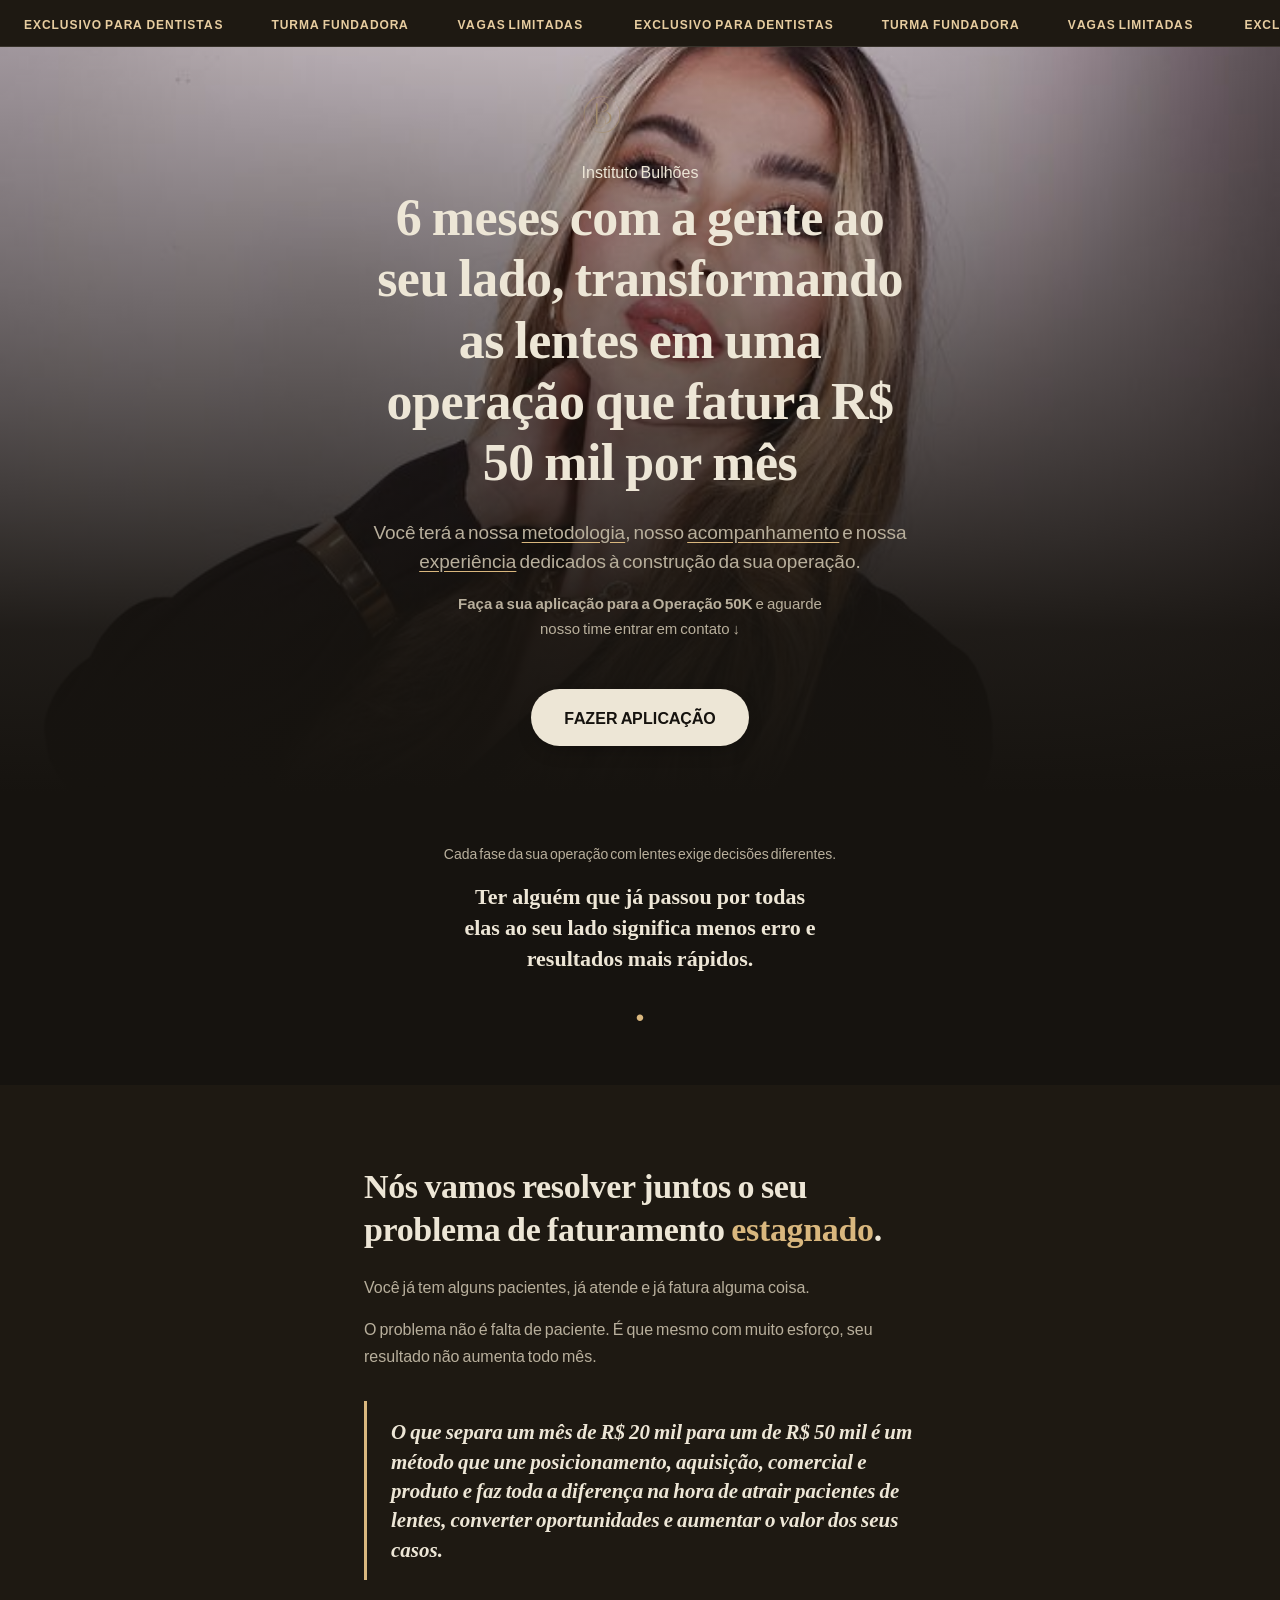
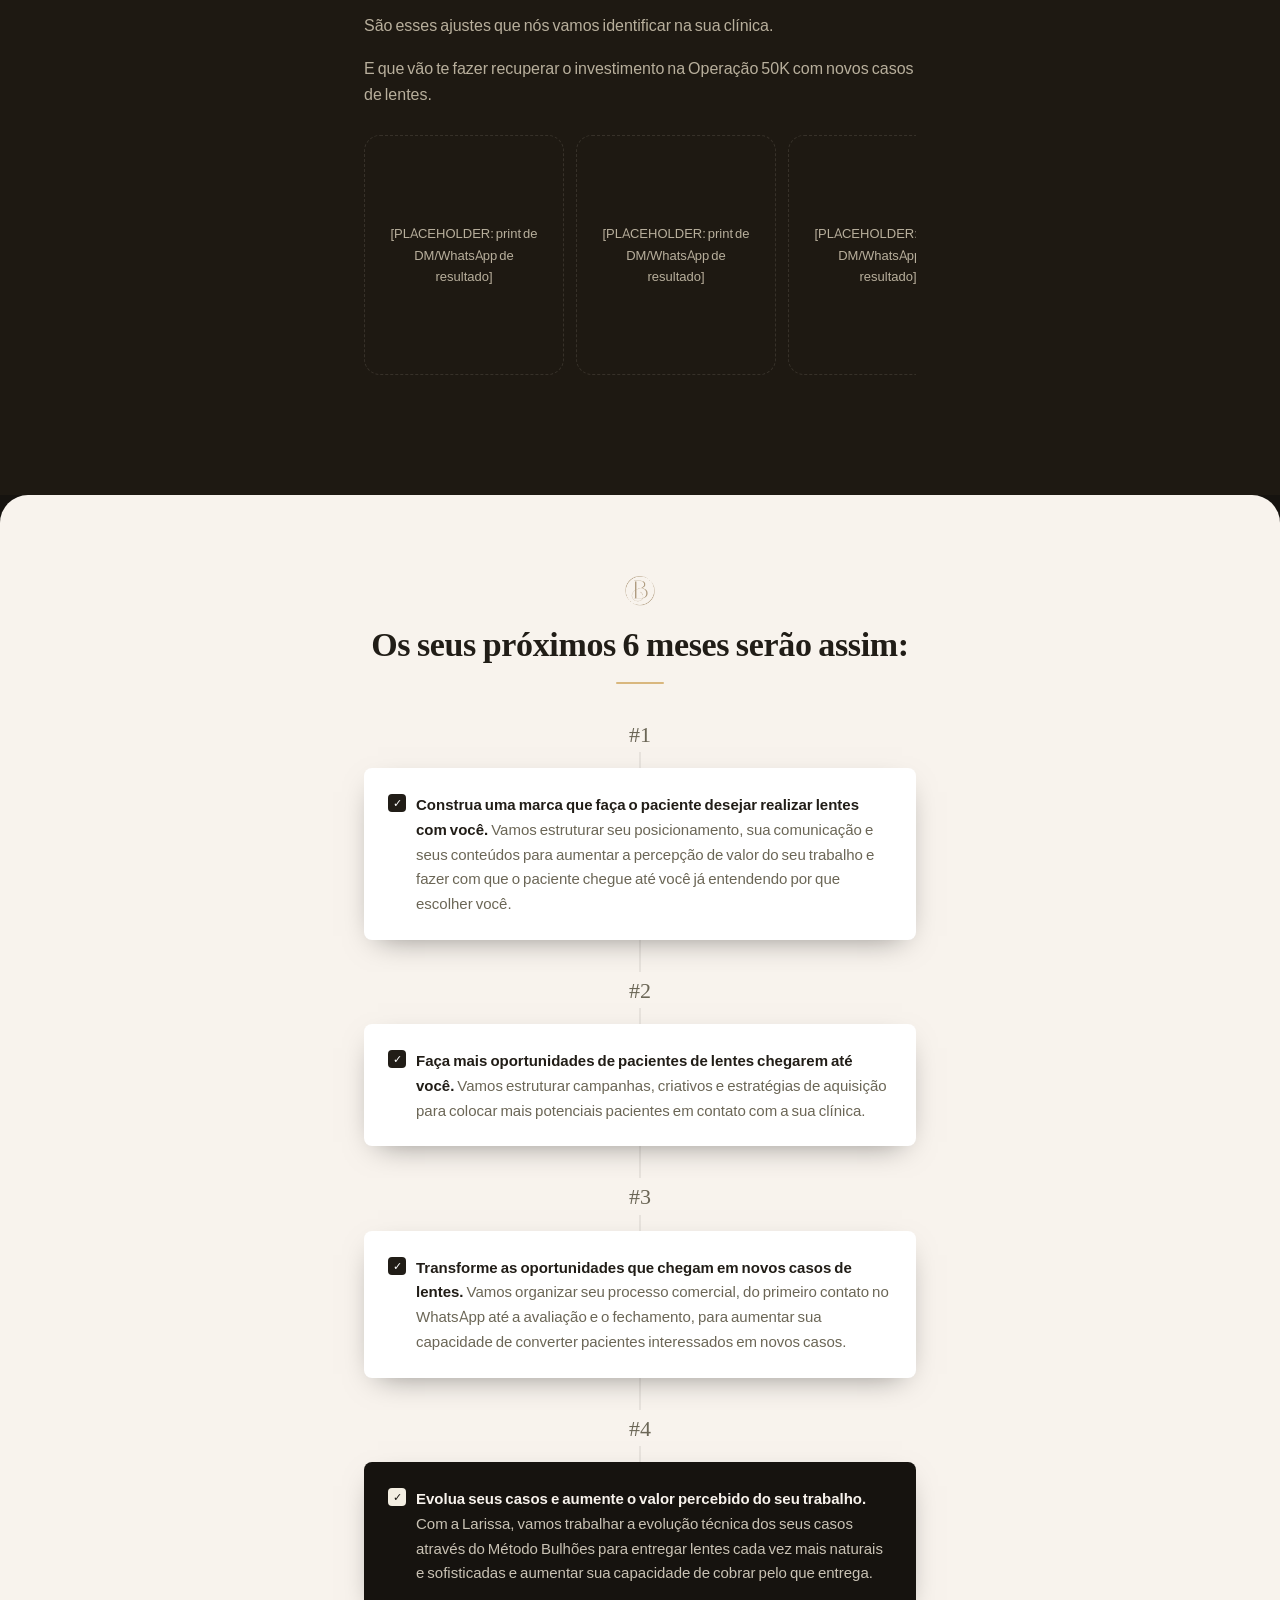
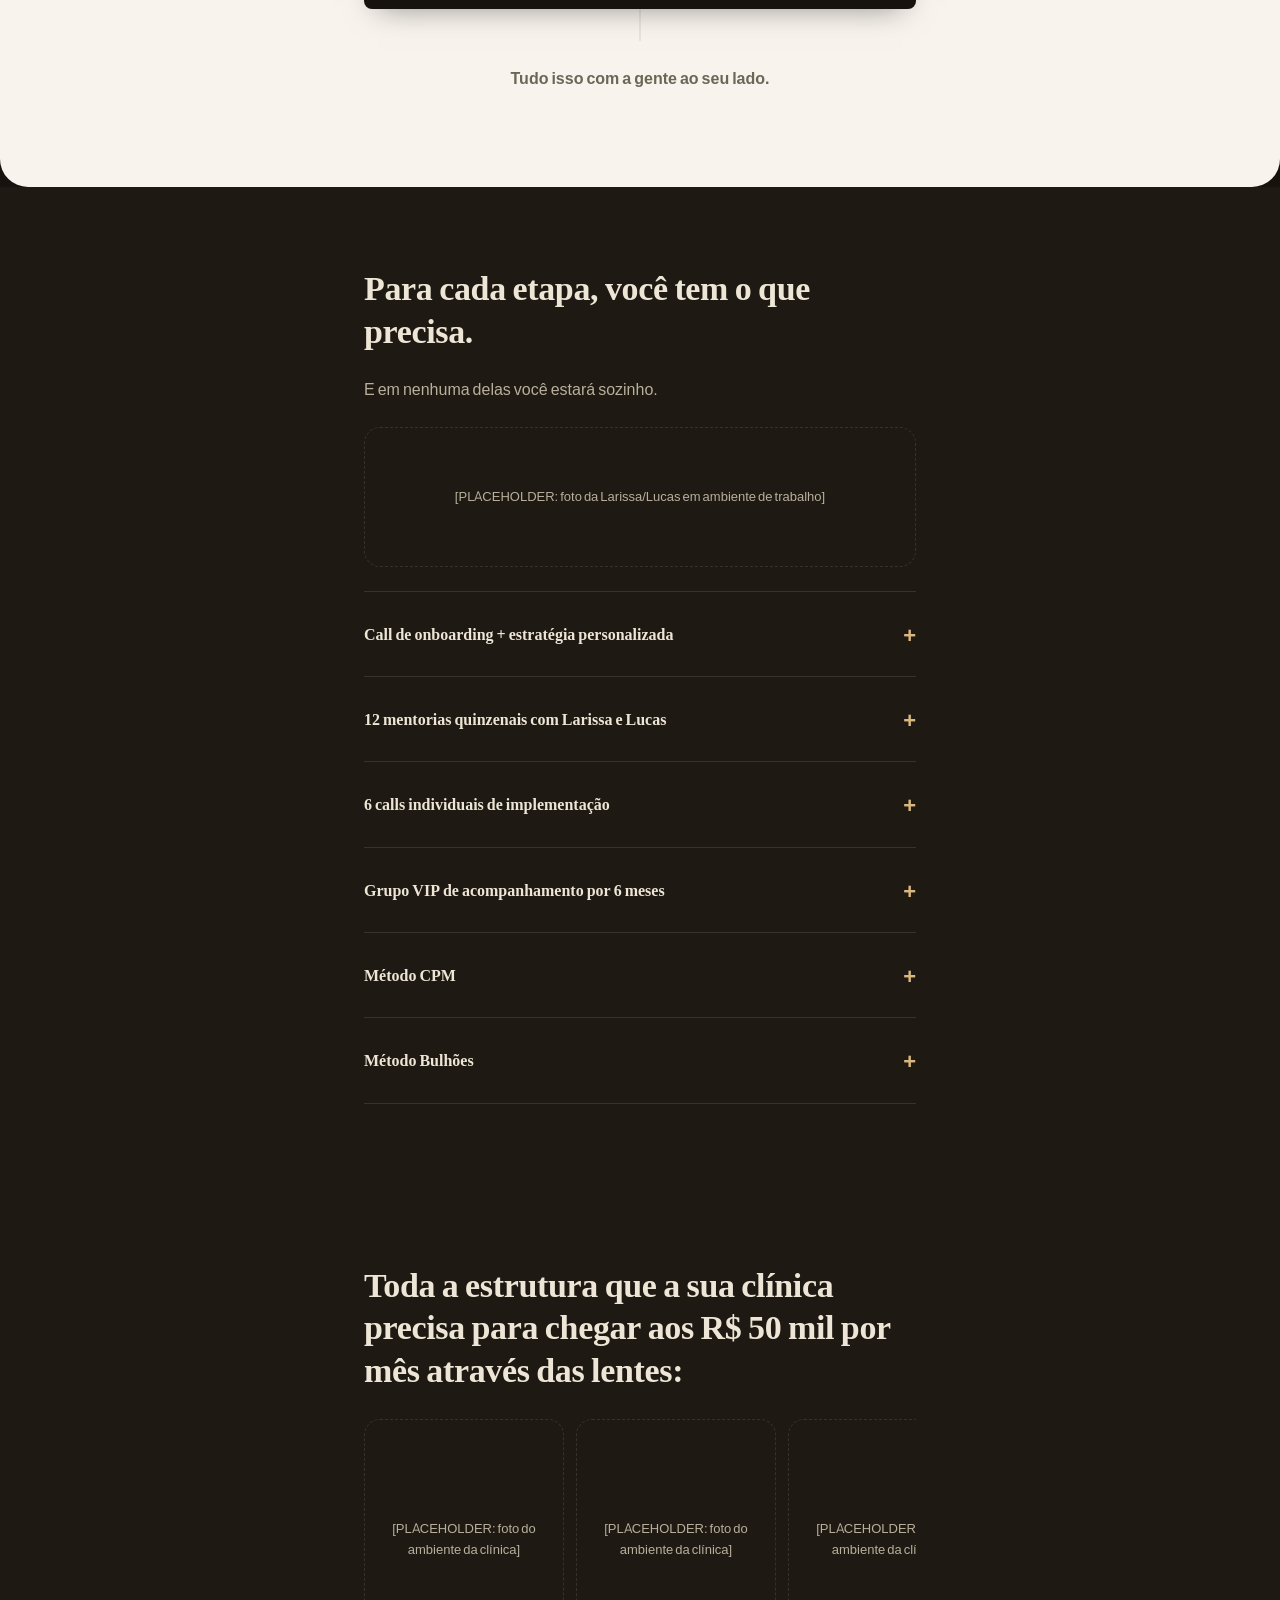
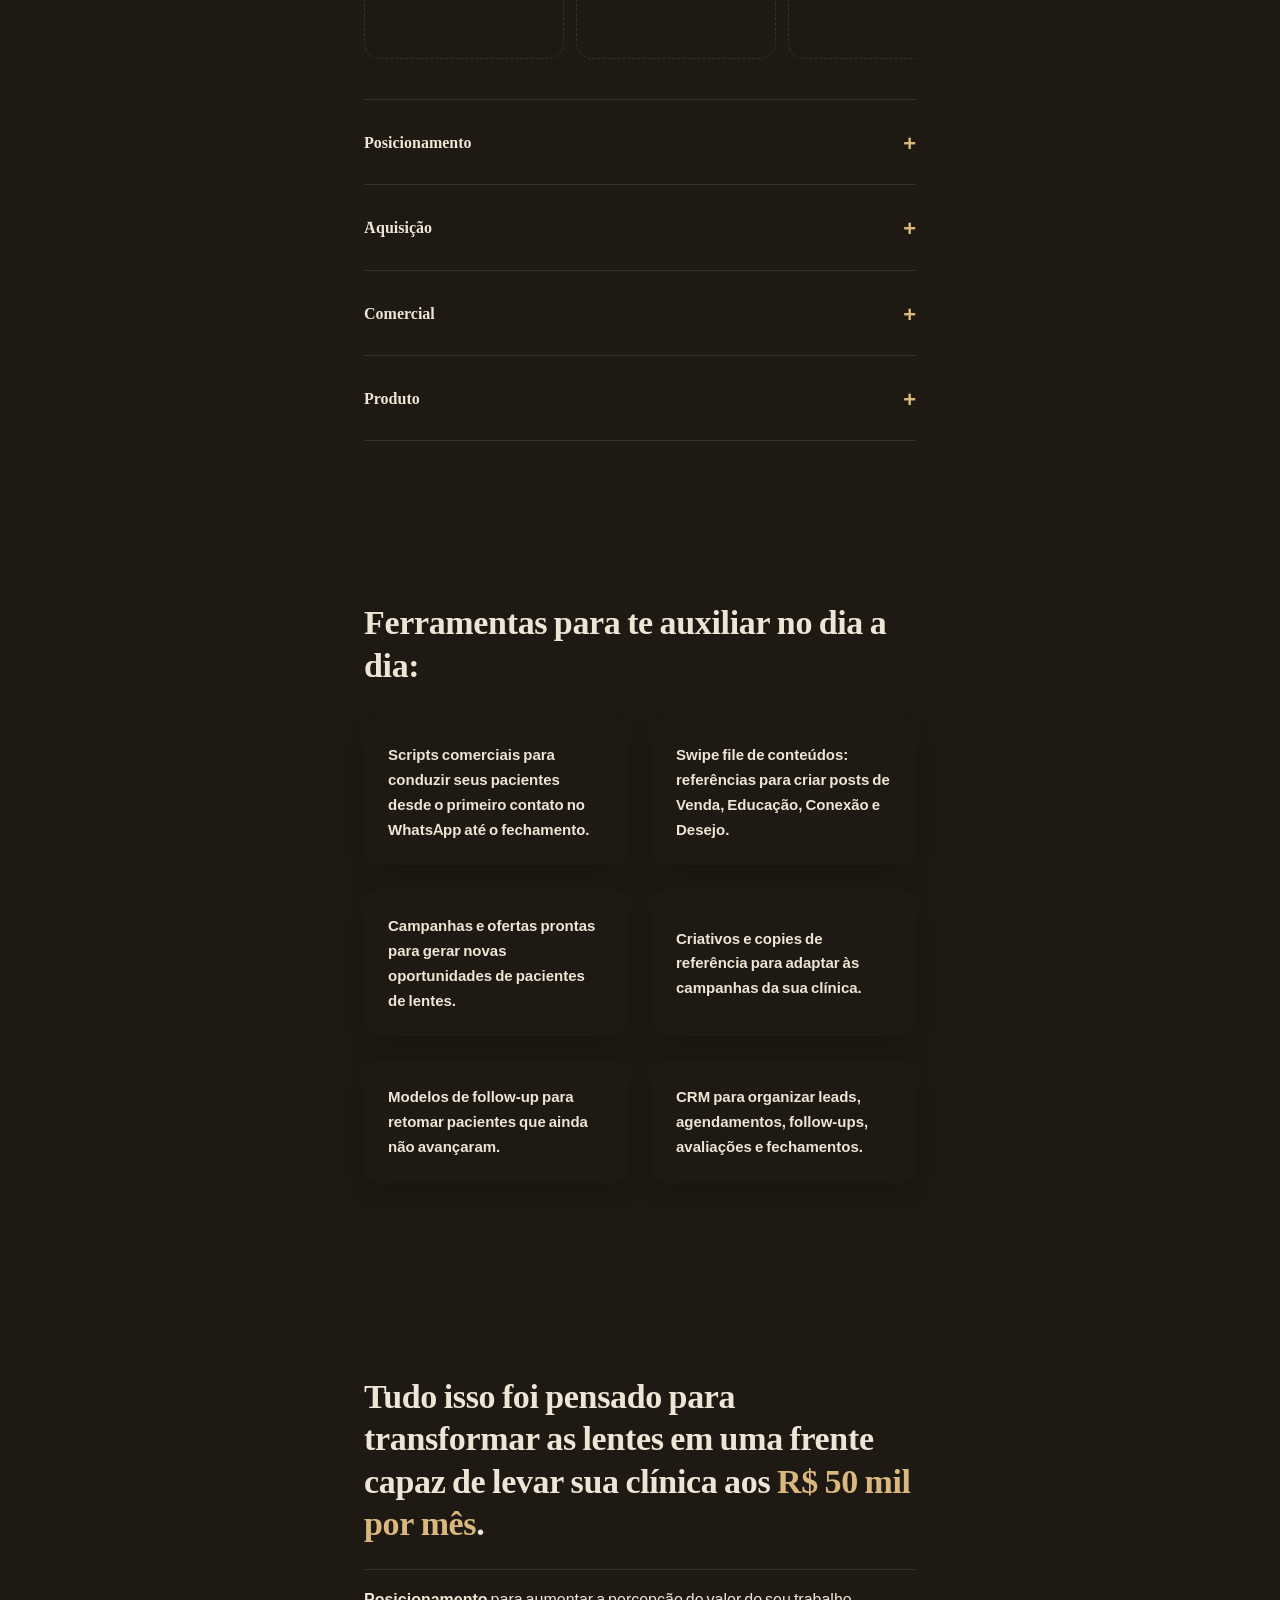
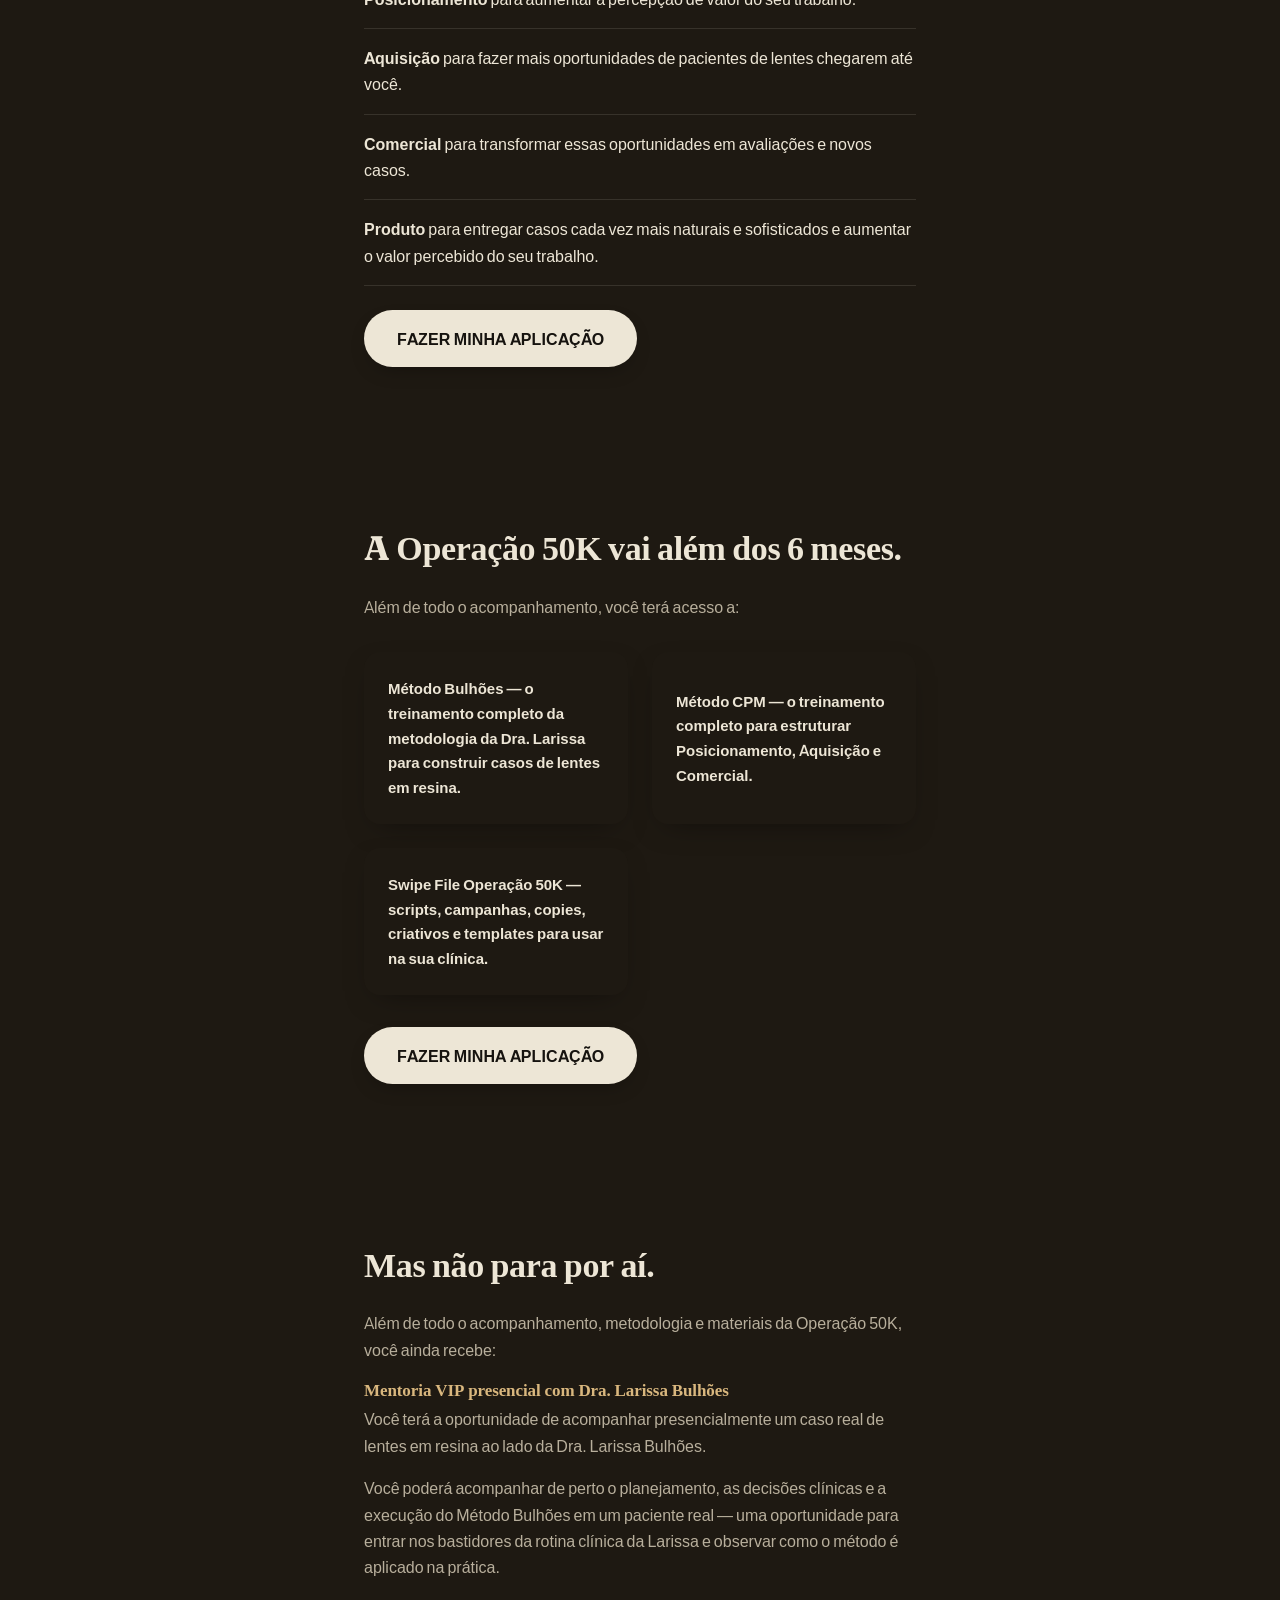
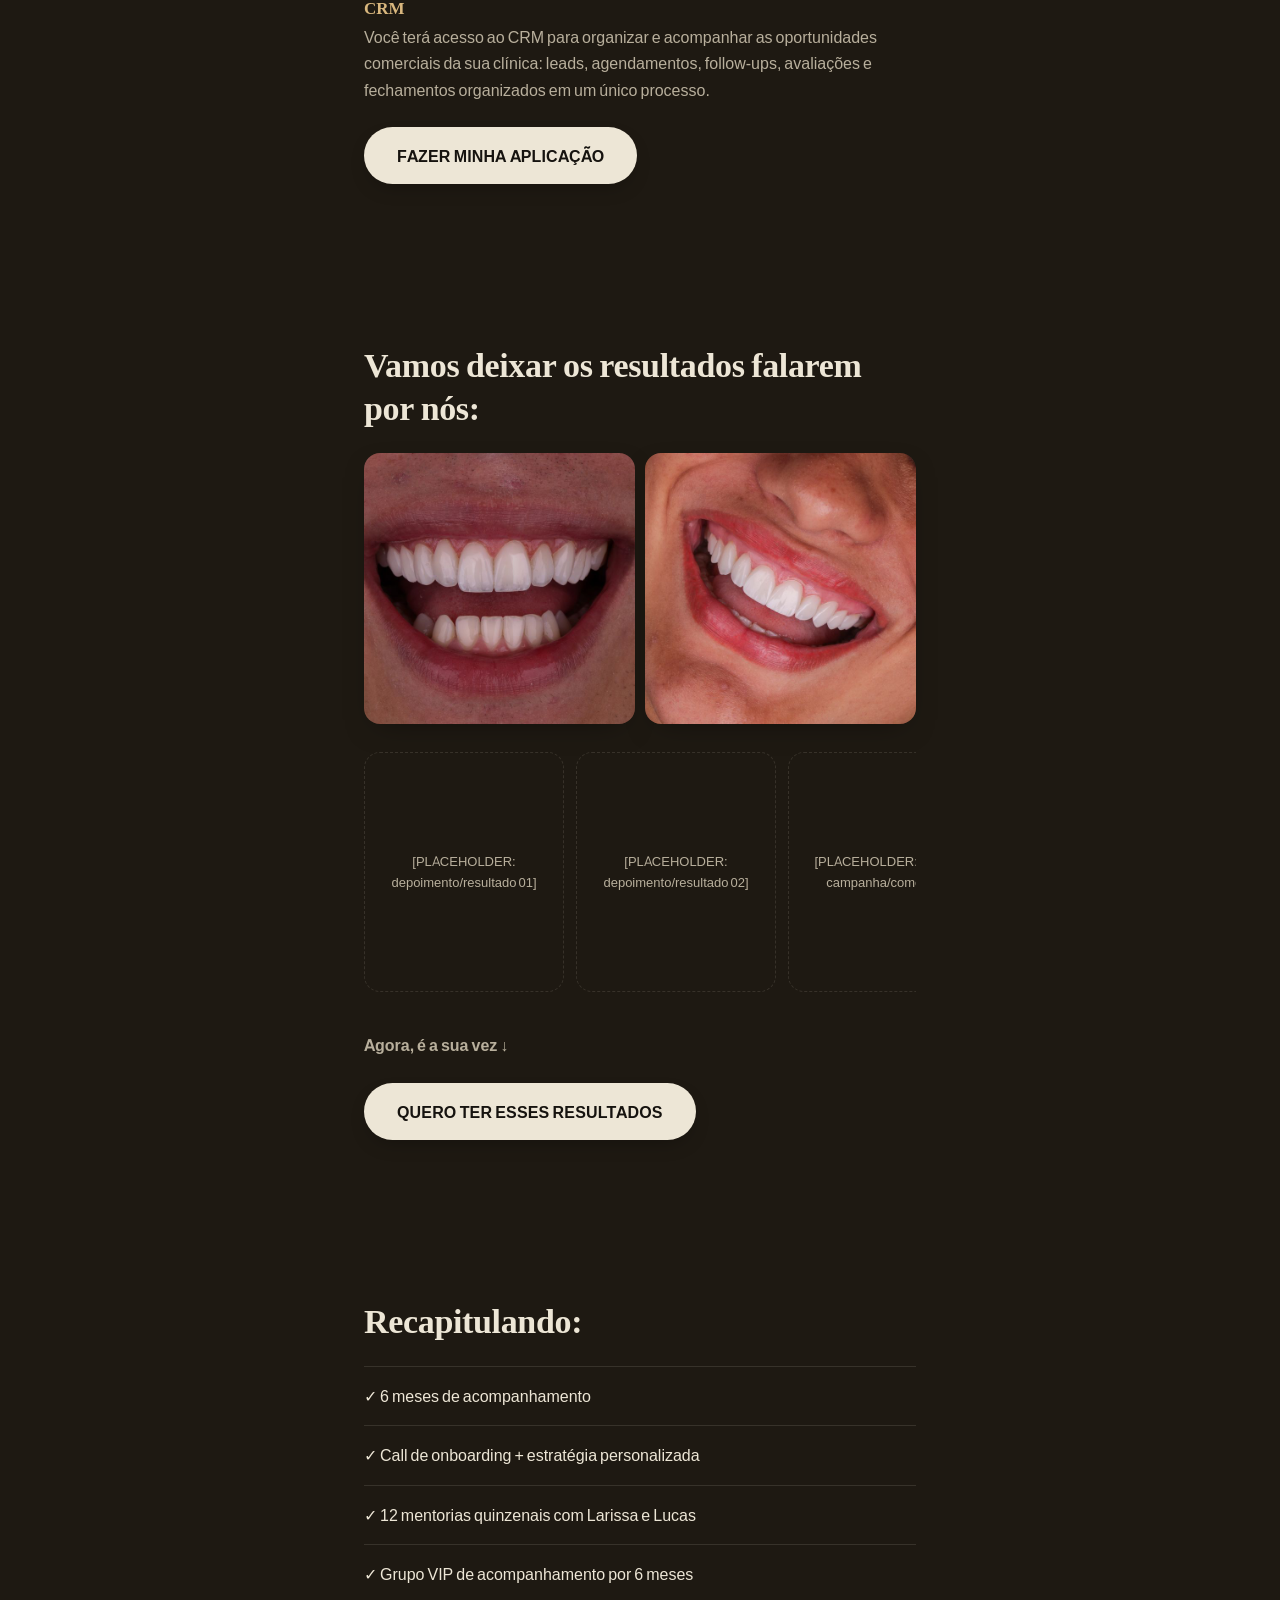
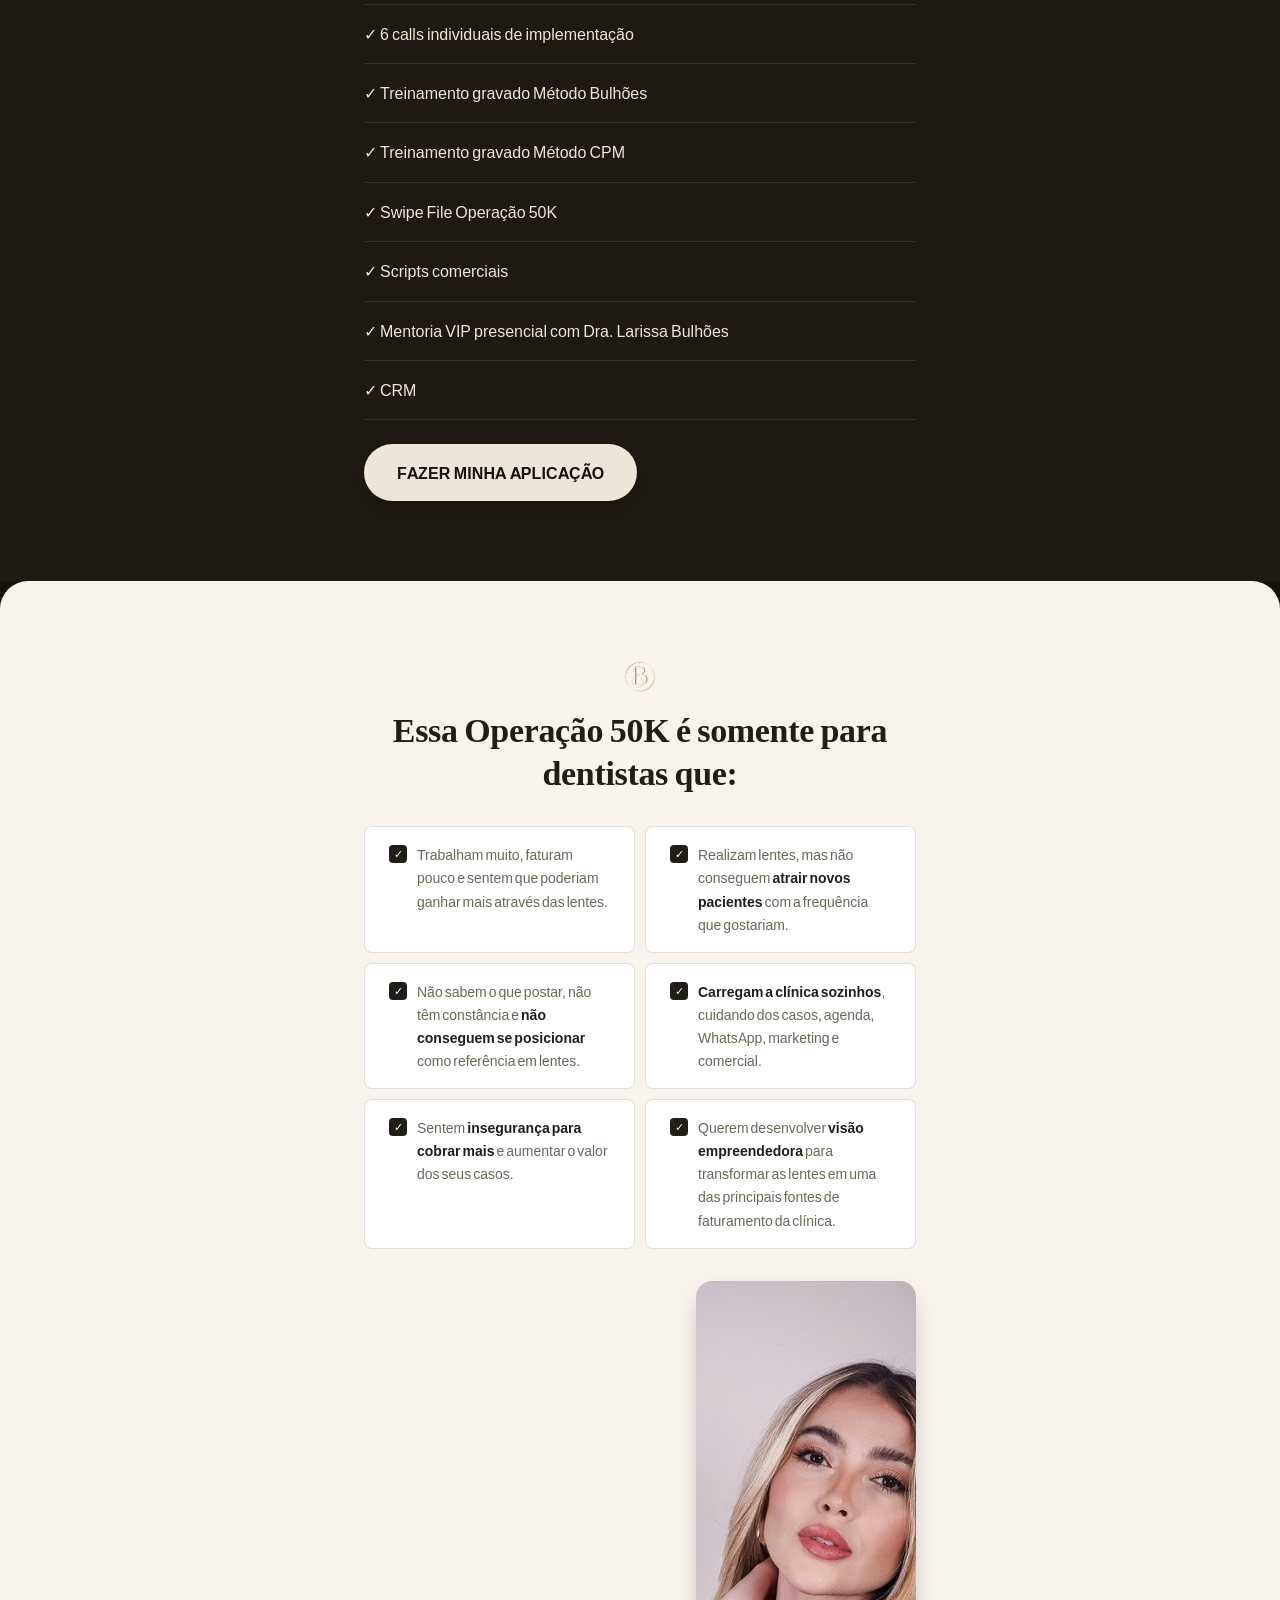
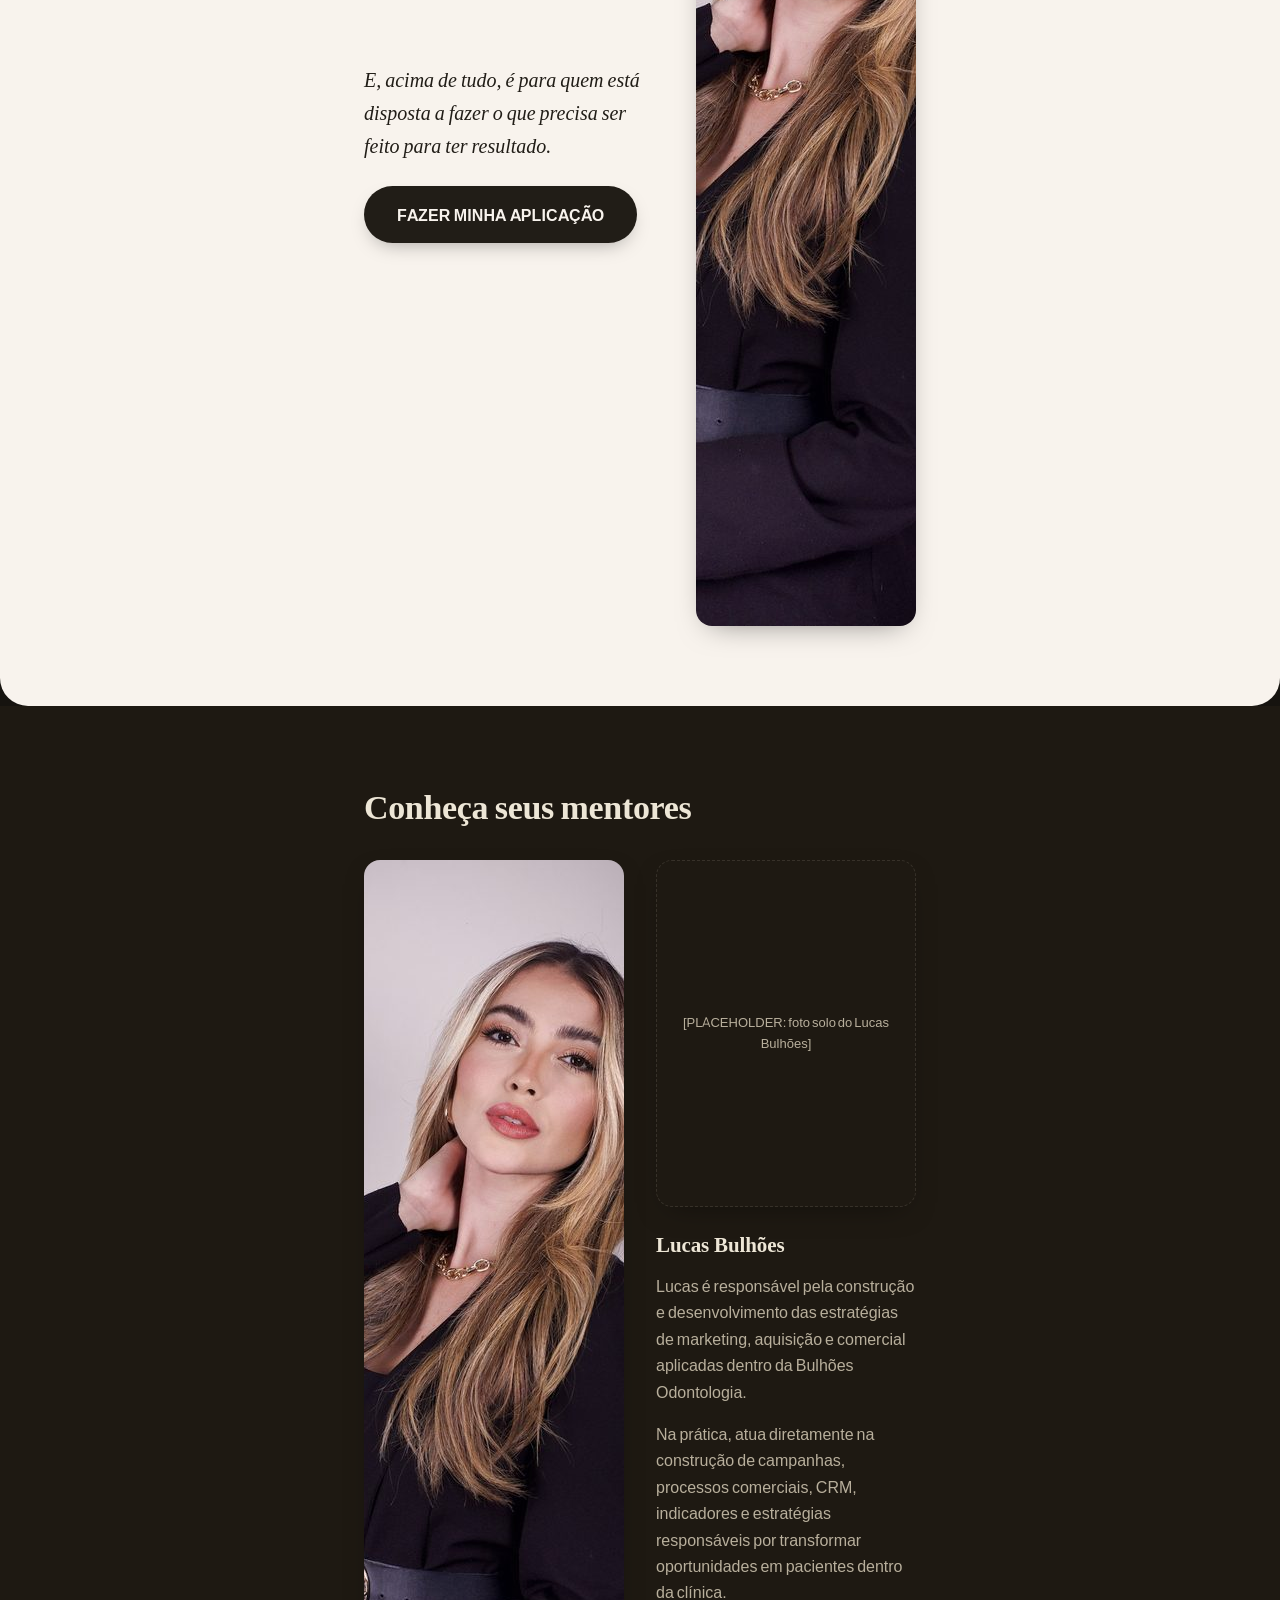
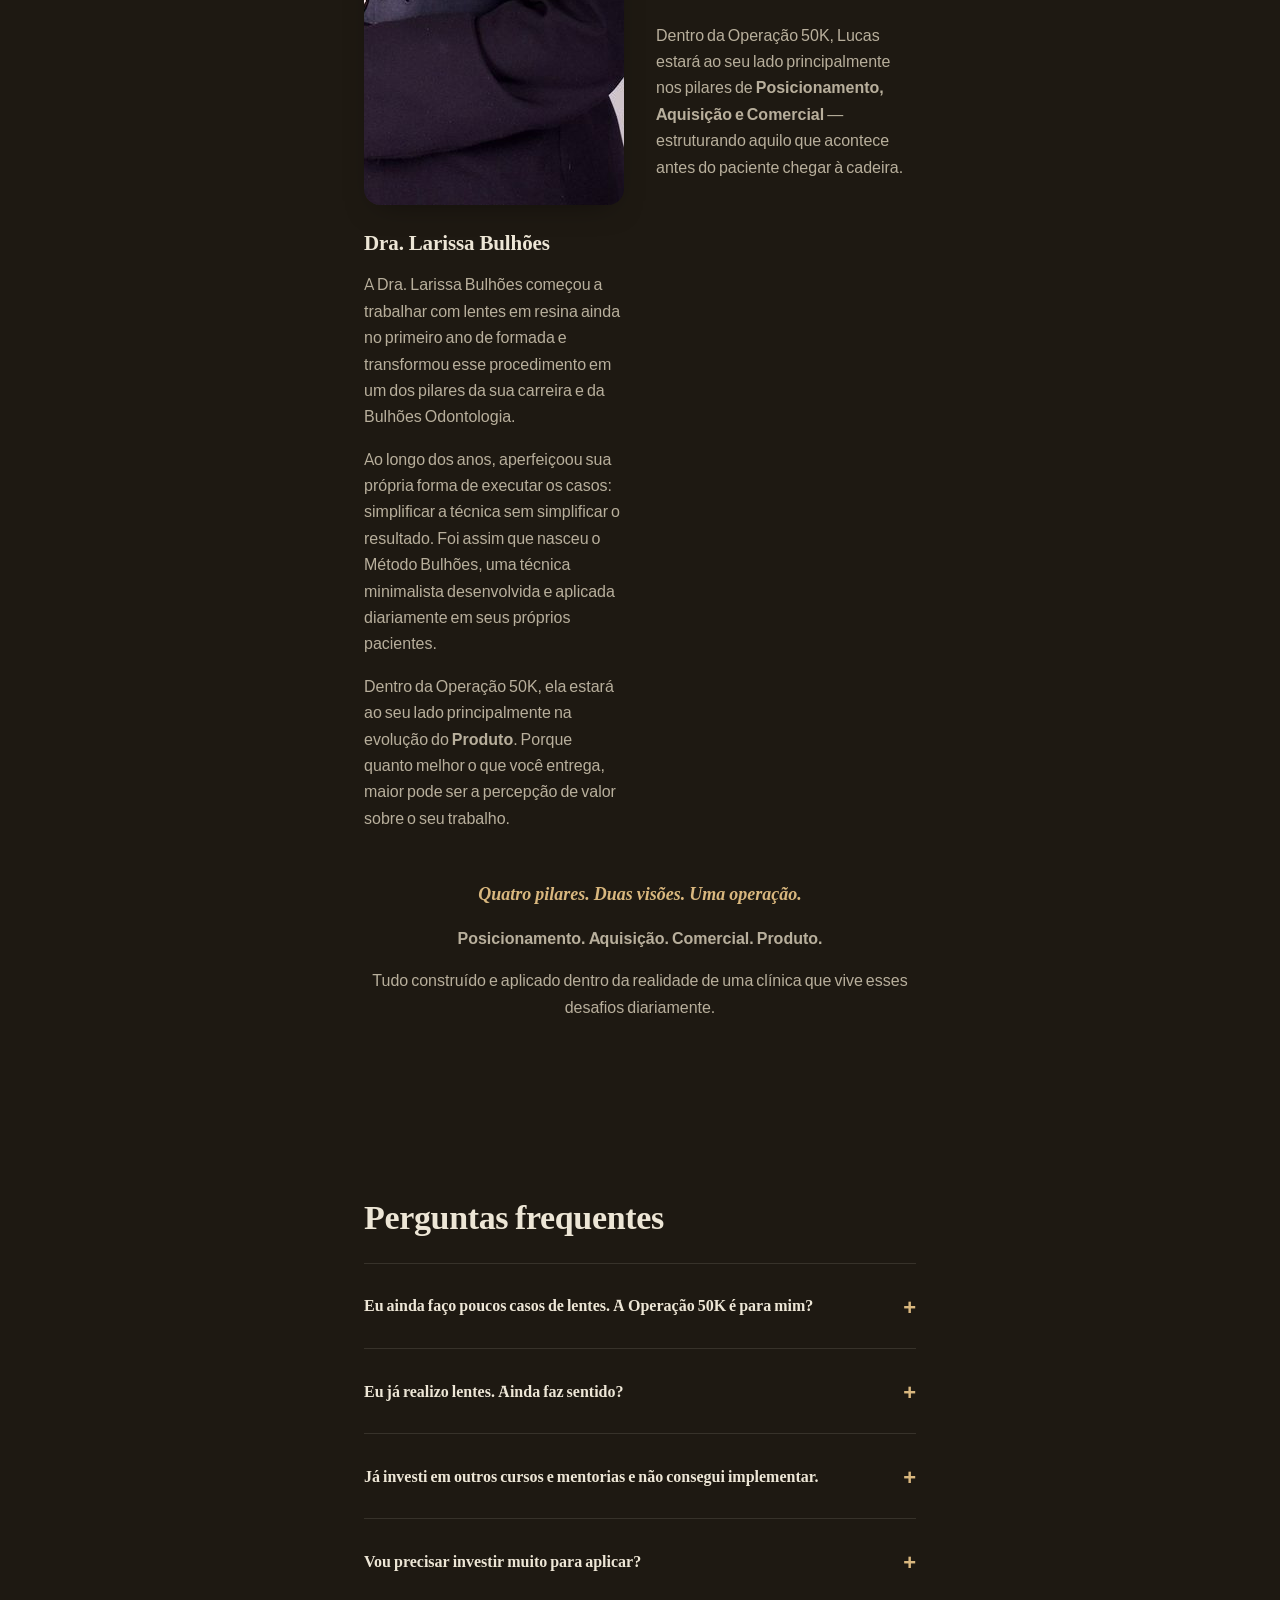
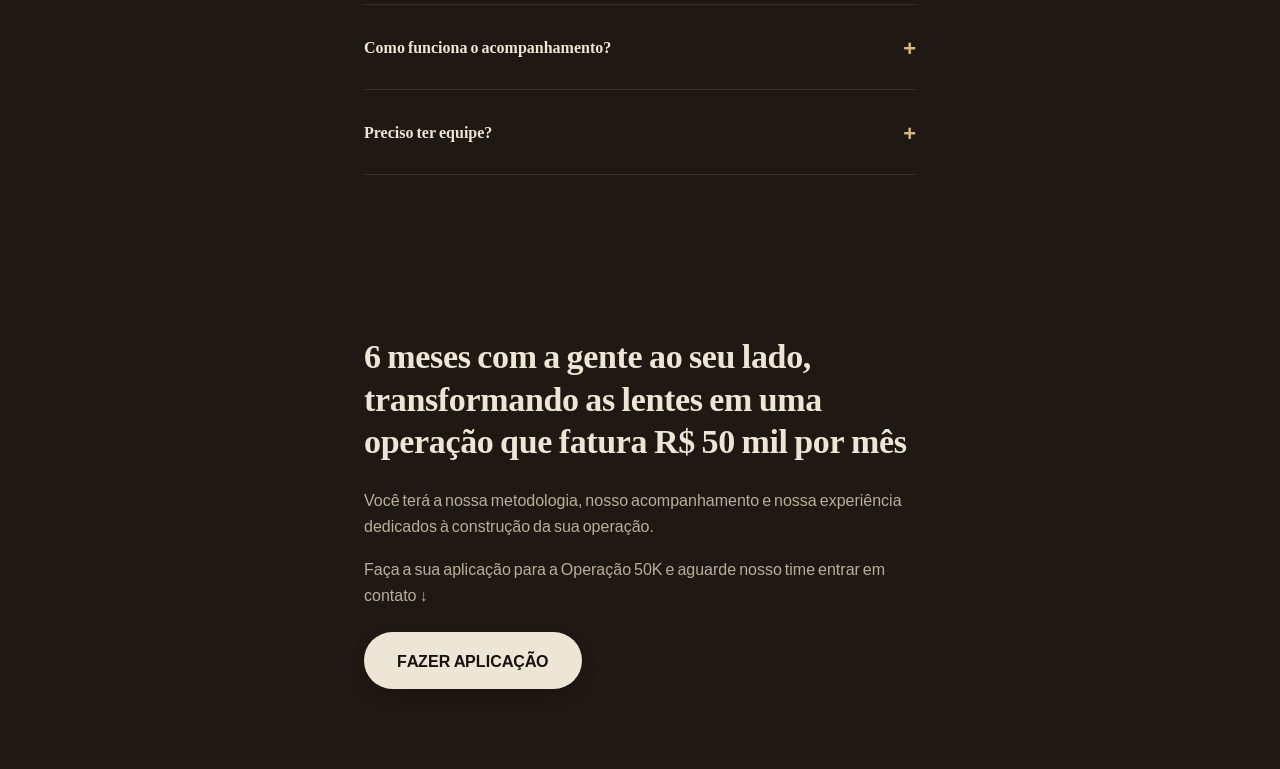
==== commit f340aebd: "Update index.html" ====
--- a/index.html
+++ b/index.html
@@ -32,8 +32,10 @@
   <!-- ============ BLOCO 1 — HERO ============ -->
   <section class="hero-photo" style="background-image:url('larissa-retrato.jpg');">
     <div class="container hero-photo-content">
-      <img src="logo-bulhoes-opt.png" alt="Instituto Bulhões" class="hero-logo">
-      <p class="eyebrow">Exclusivo para dentistas</p>
+      <div class="hero-brand">
+        <img src="logo-bulhoes-opt.png" alt="" aria-hidden="true" class="hero-logo">
+        <span class="hero-brand-text">Instituto Bulhões</span>
+      </div>
       <h1>6 meses com a gente ao seu lado, transformando as lentes em uma operação que fatura R$ 50 mil por mês</h1>
       <p class="lede">Você terá a nossa <u>metodologia</u>, nosso <u>acompanhamento</u> e nossa <u>experiência</u> dedicados à construção da sua operação.</p>
       <p class="hero-note"><strong>Faça a sua aplicação para a Operação 50K</strong> e aguarde nosso time entrar em contato ↓</p>
